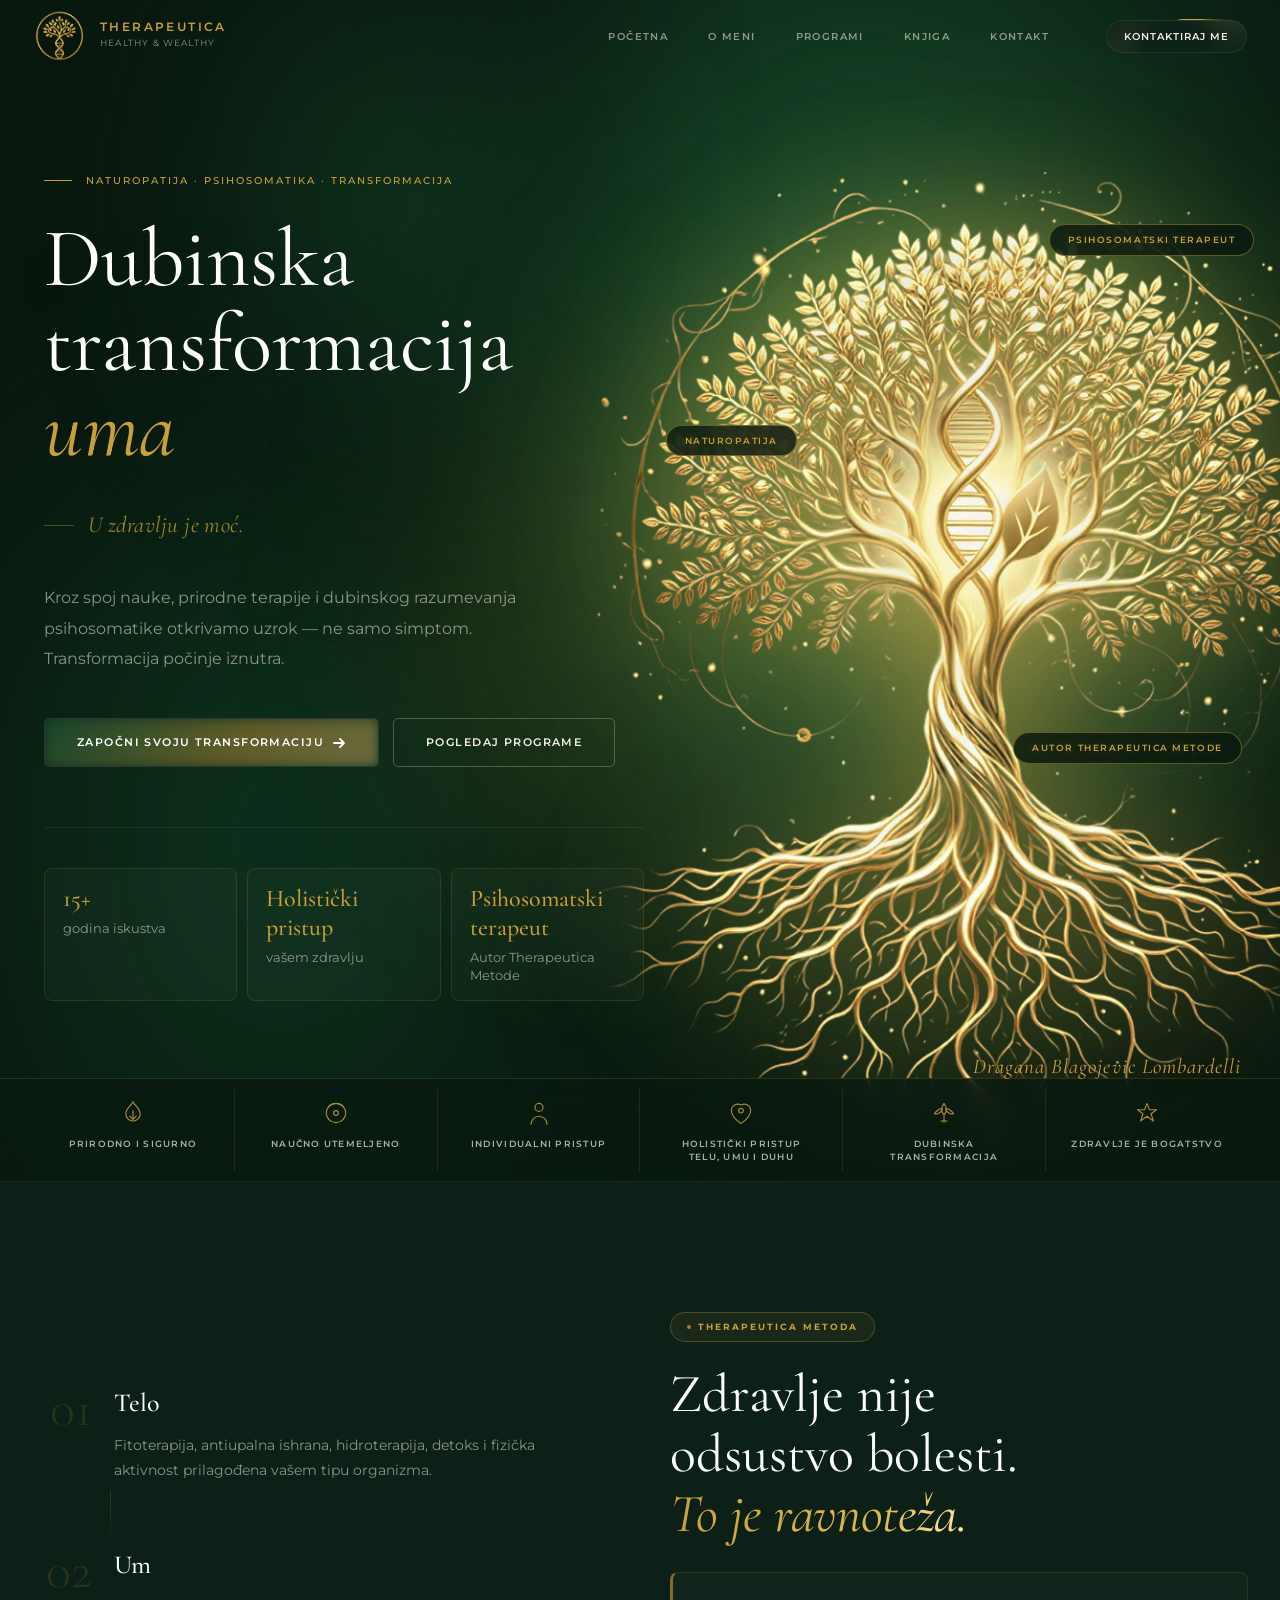
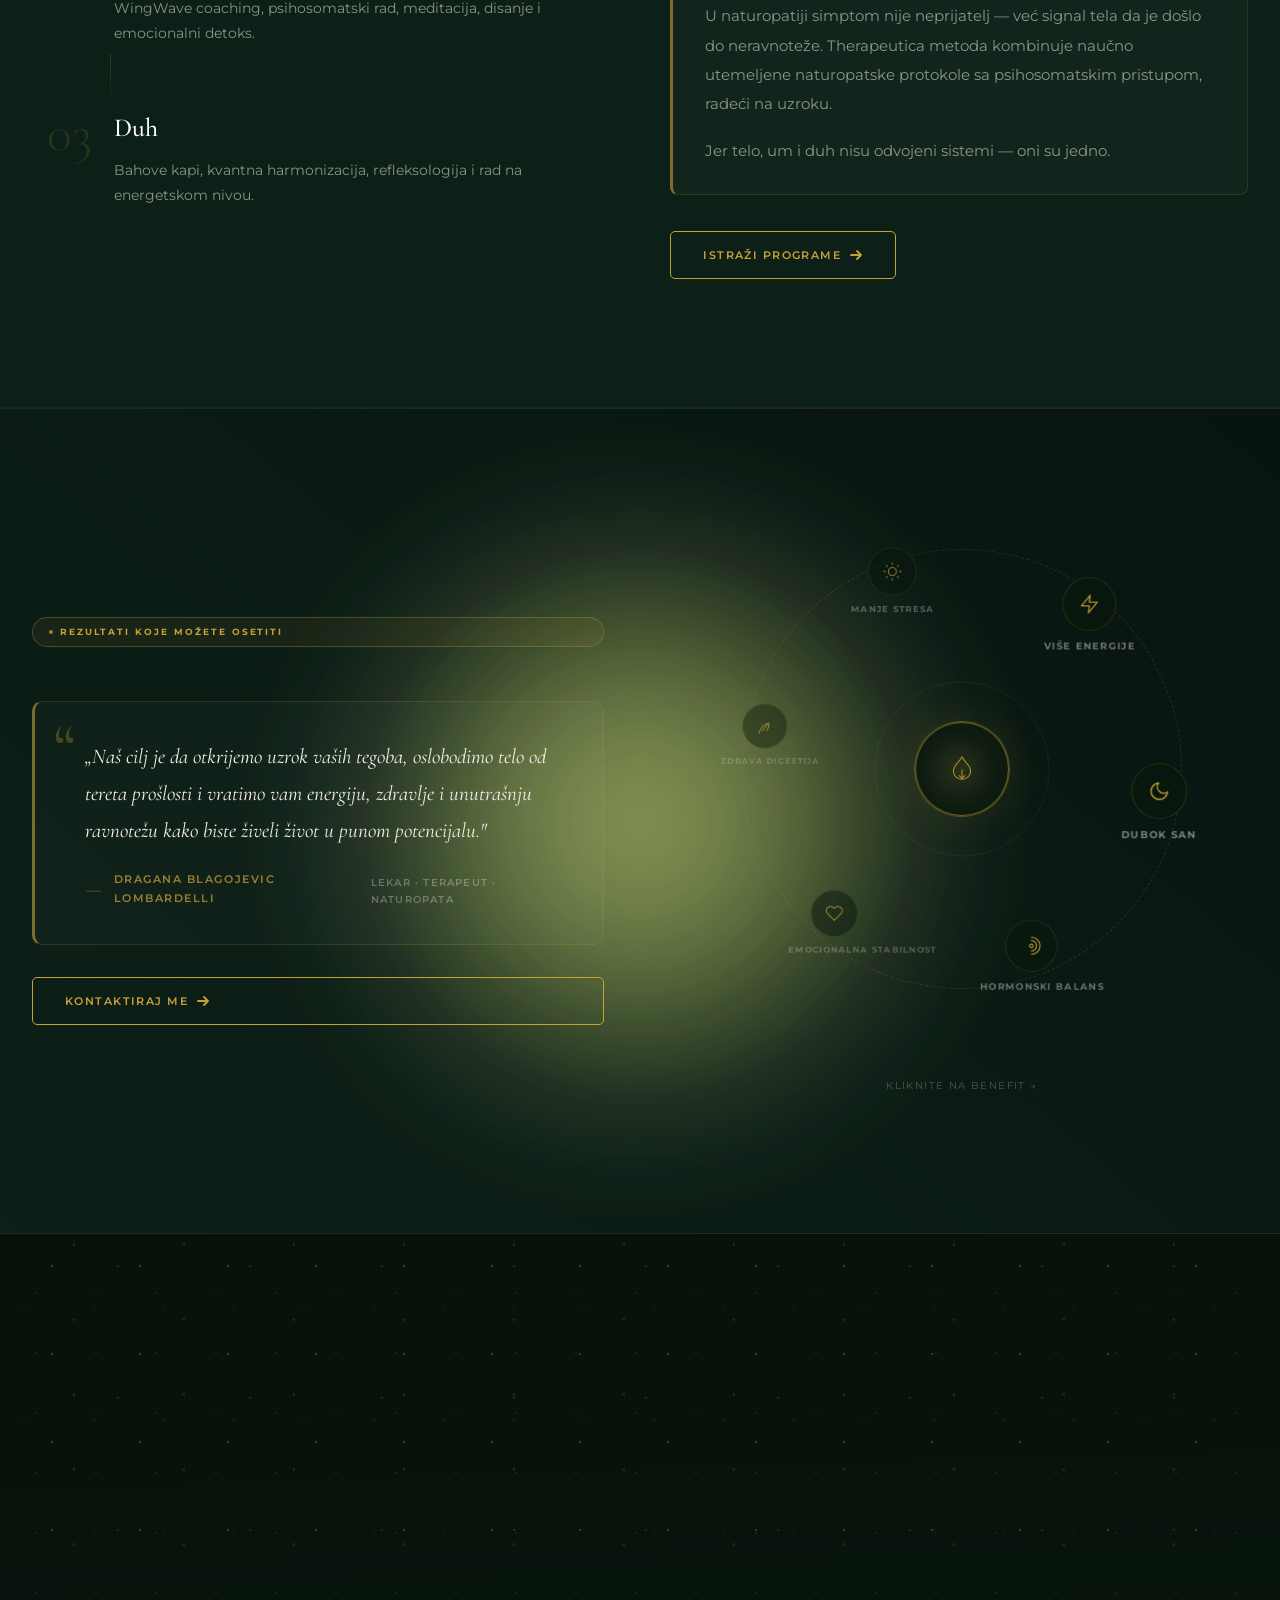
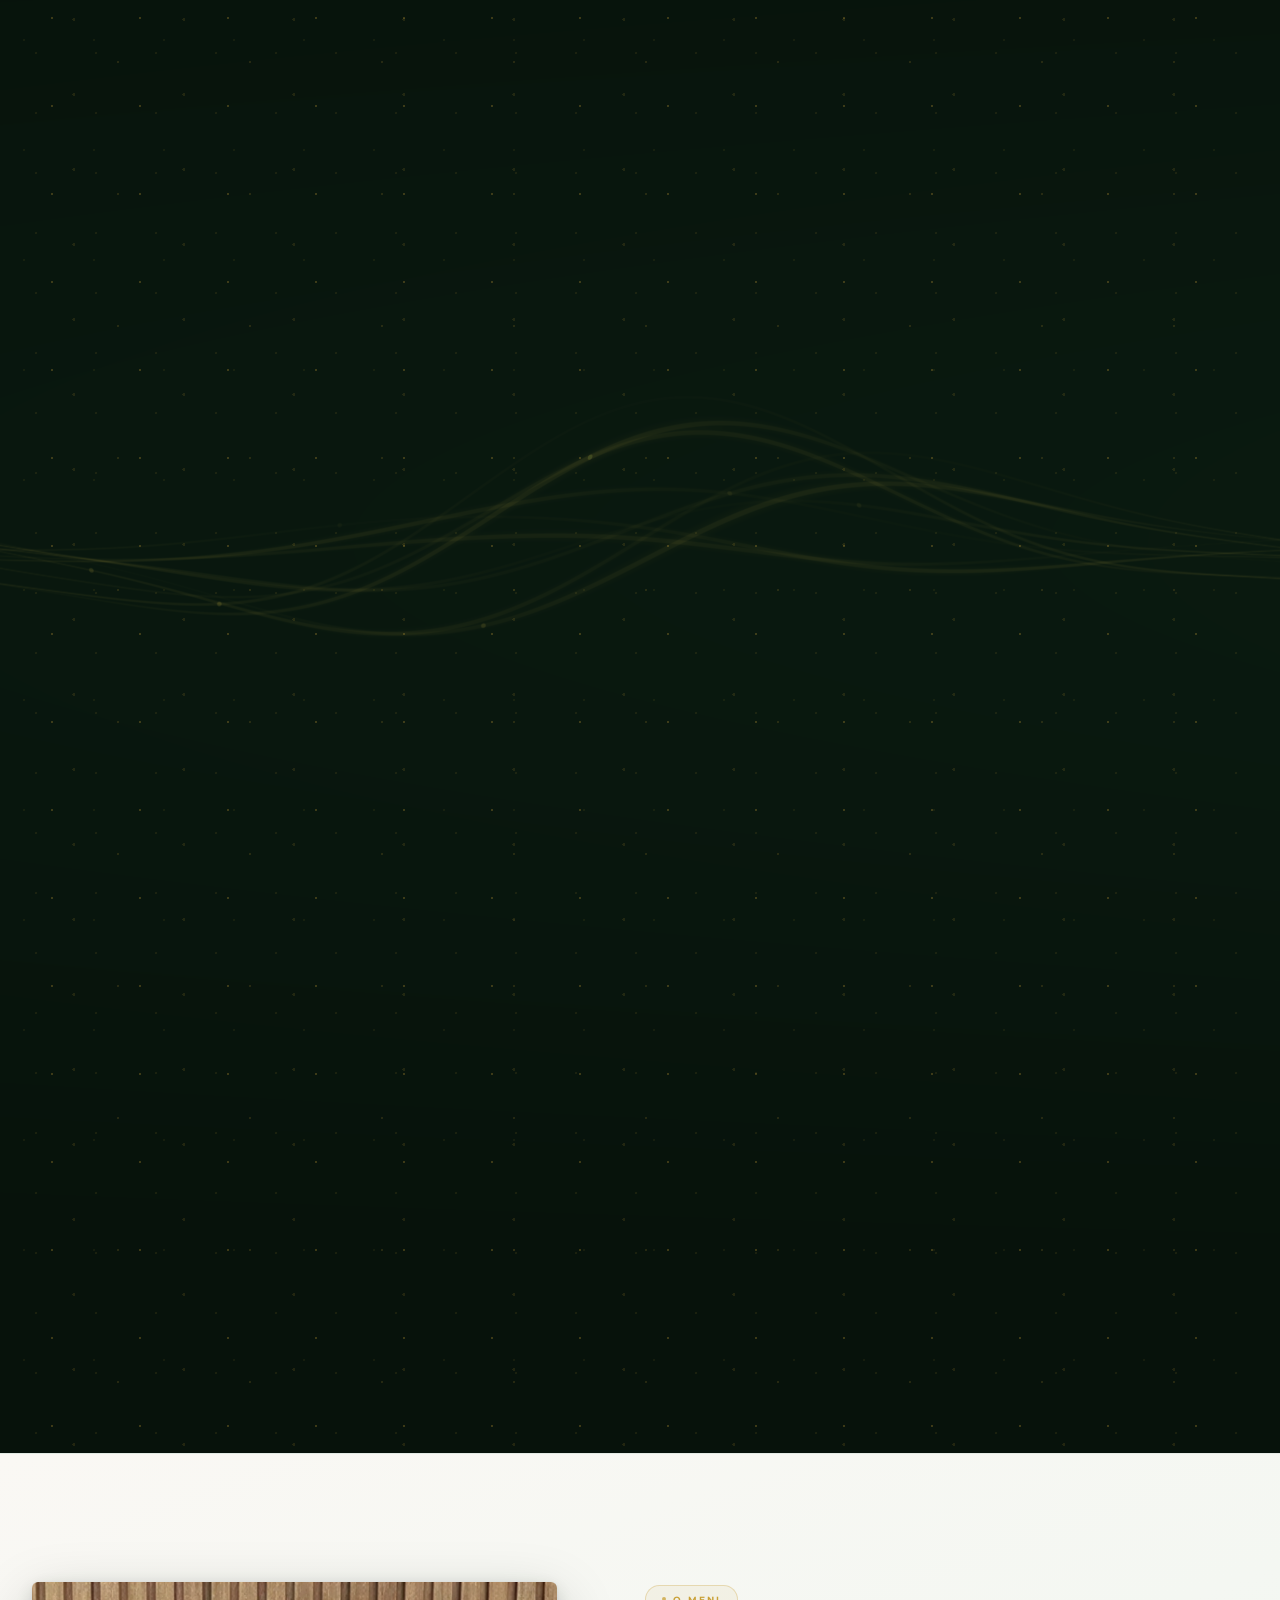
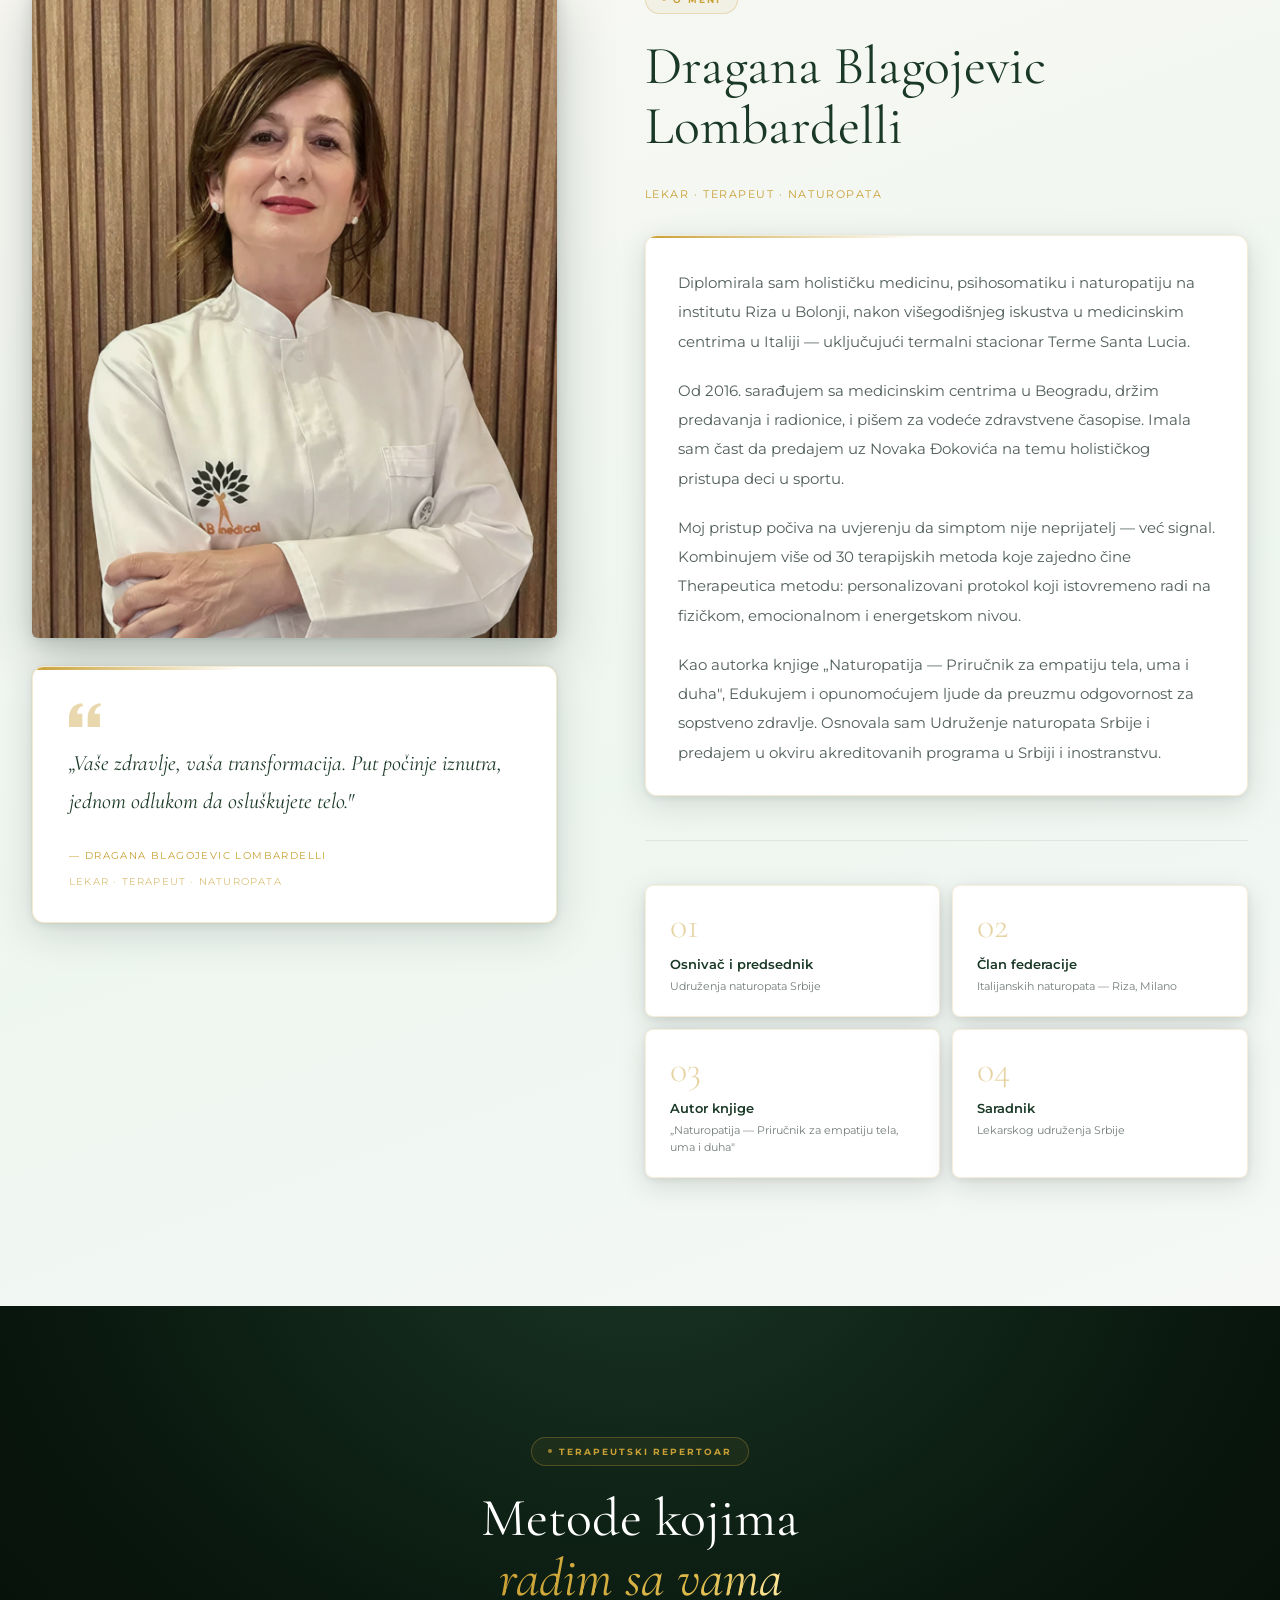
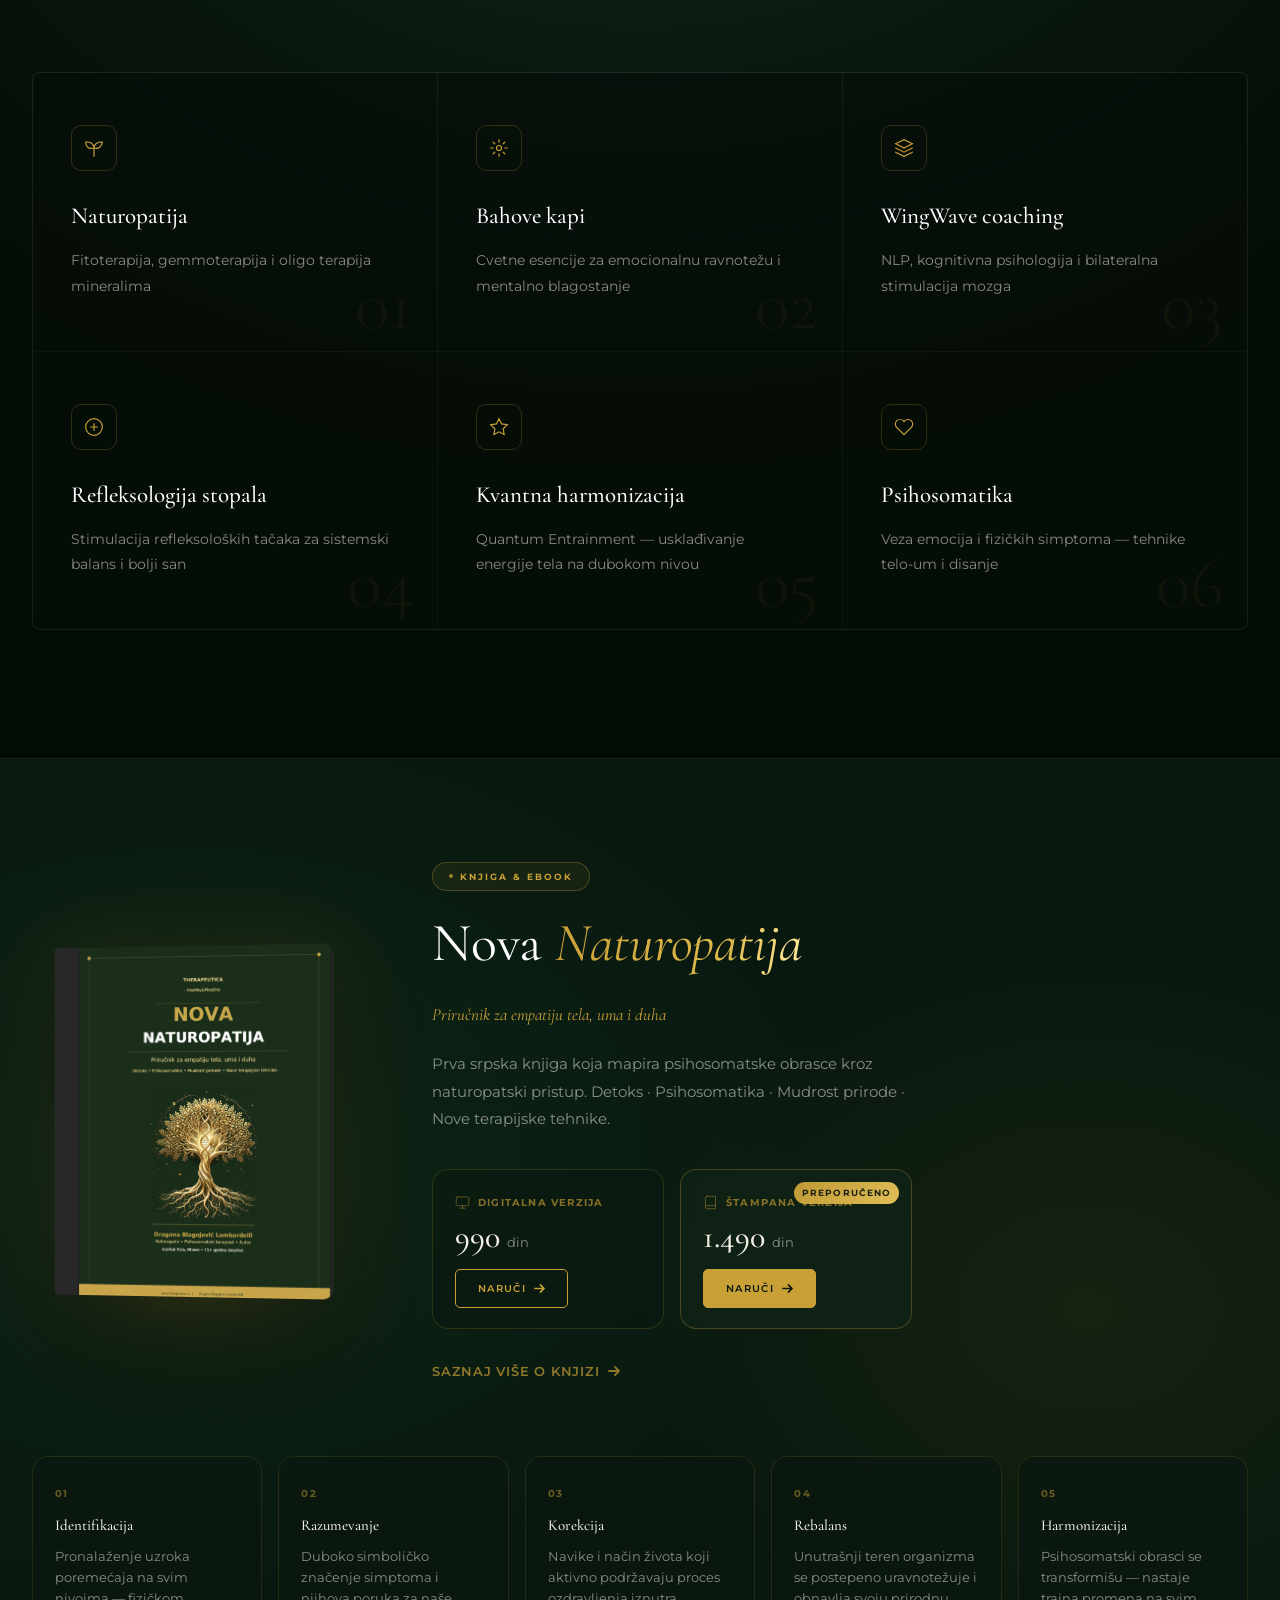
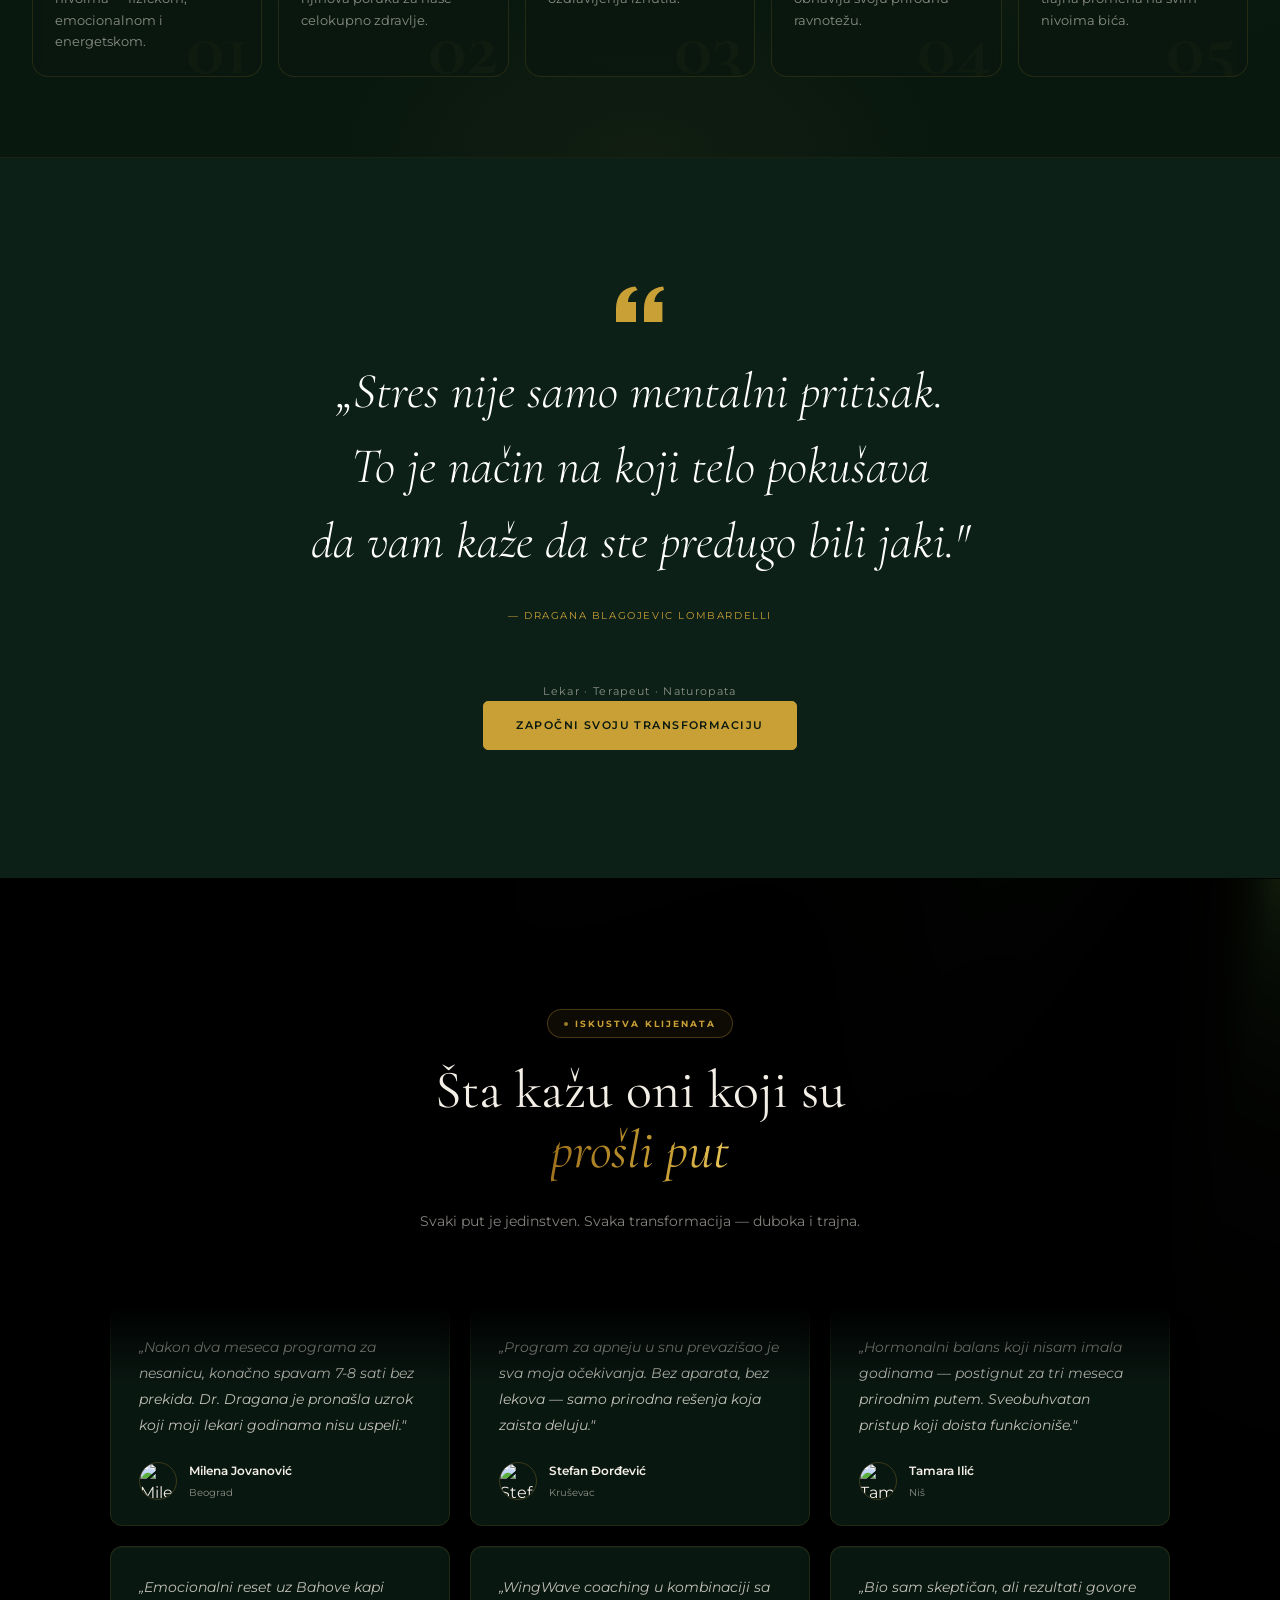
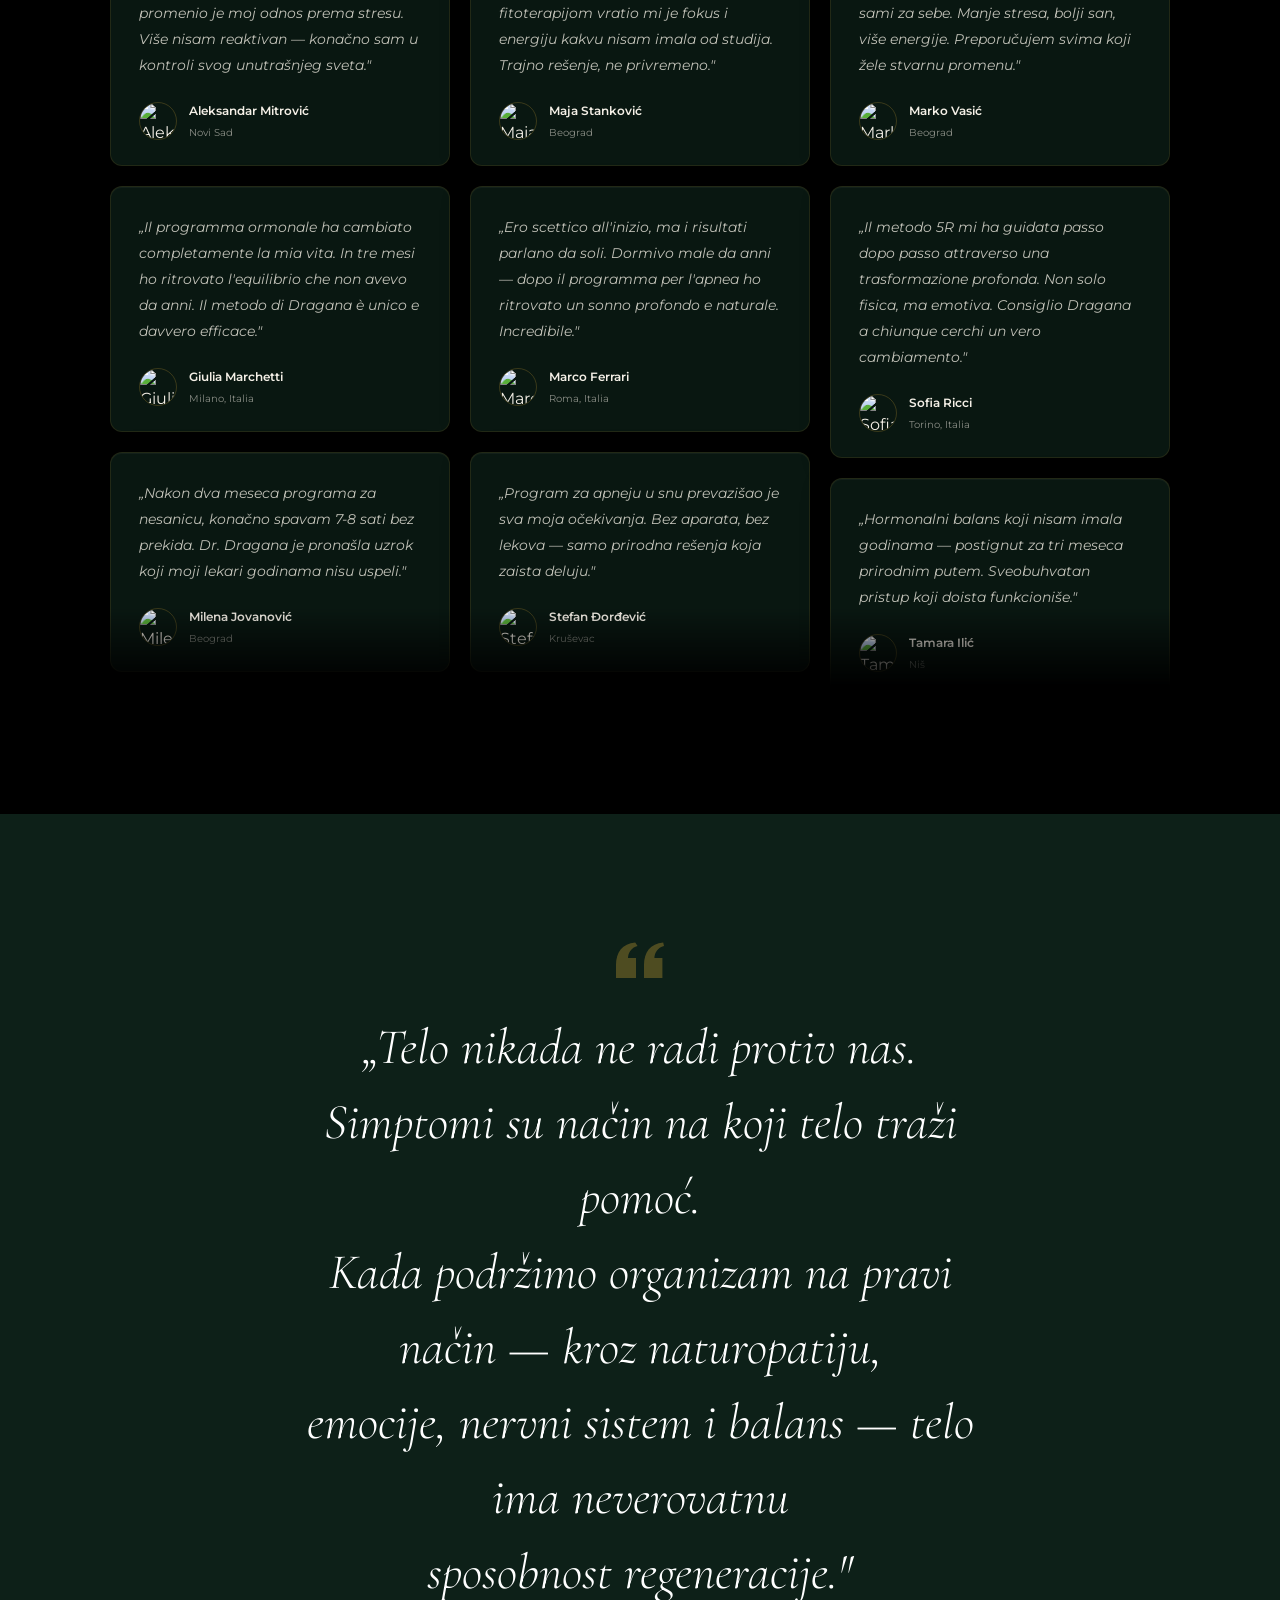
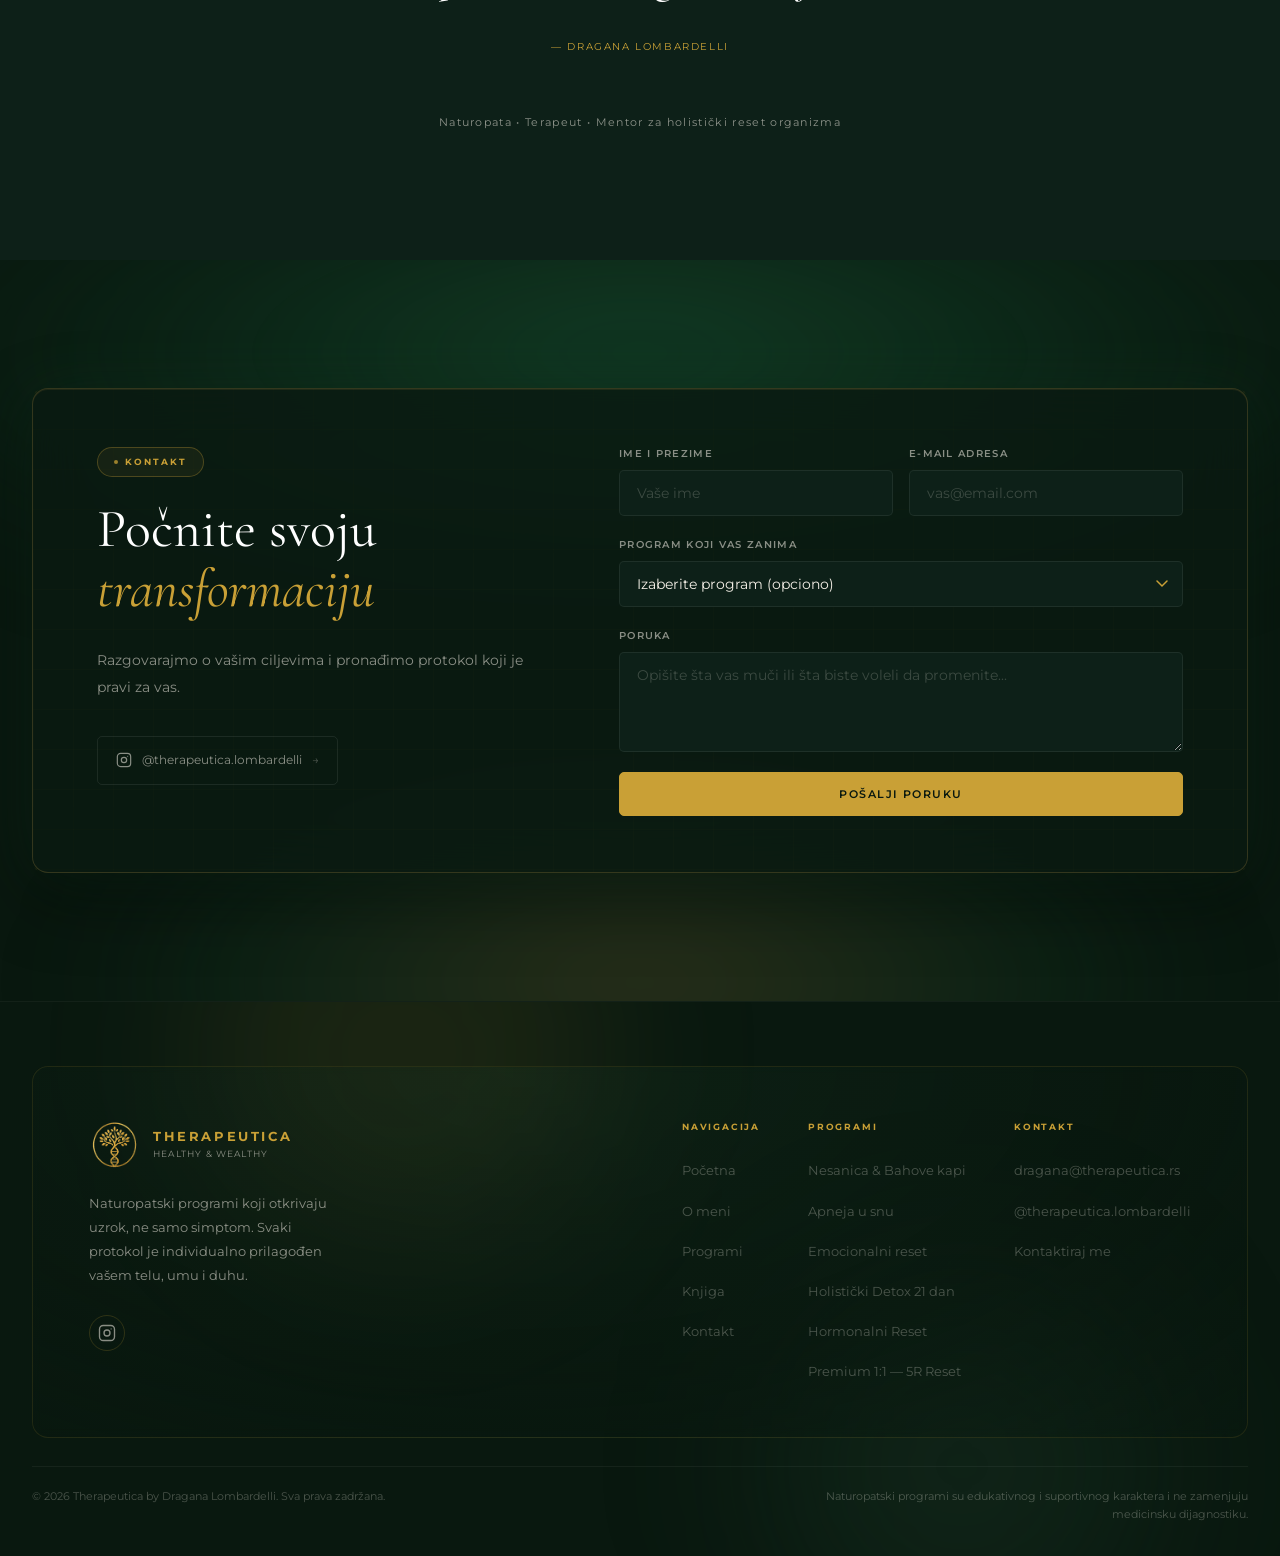
==== index.html @ 4f9748c0 "Ebook section redesign, knjiga.html page, Knjiga nav link - Complete ebook section redesign on homep" ====
<!DOCTYPE html>
<html lang="sr">
<head>
  <meta charset="UTF-8" />
  <meta name="viewport" content="width=device-width, initial-scale=1.0" />
  <title>Therapeutica — Healthy & Wealthy | Dr. Dragana Lombardelli</title>
  <meta name="description" content="Naturopatija, psihosomatika i holistička transformacija tela, uma i duha. Dr. Dragana Lombardelli — osnivač Udruženja naturopata Srbije." />

  <link rel="preconnect" href="https://fonts.googleapis.com" />
  <link rel="preconnect" href="https://fonts.gstatic.com" crossorigin />
  <link href="https://fonts.googleapis.com/css2?family=Cormorant+Garamond:ital,wght@0,300;0,400;0,500;0,600;1,300;1,400;1,500&family=Montserrat:wght@300;400;500;600&display=swap" rel="stylesheet" />

  <link rel="stylesheet" href="css/style.css" />
</head>
<body>

  <!-- ══════════ NAV ══════════ -->
  <nav class="nav" id="nav">
    <div class="nav__inner">
      <a href="#" class="nav__brand">
        <img src="assets/logo.png" alt="Therapeutica" class="nav__logo" />
        <div class="nav__brand-text">
          <span class="nav__name">THERAPEUTICA</span>
          <span class="nav__sub">HEALTHY &amp; WEALTHY</span>
        </div>
      </a>

      <ul class="nav__links">
        <li><a href="index.html">Početna</a></li>
        <li><a href="o-meni.html">O meni</a></li>
        <li><a href="#programi">Programi</a></li>
        <li><a href="knjiga.html">Knjiga</a></li>
        <li><a href="kontakt.html">Kontakt</a></li>
      </ul>

      <a href="kontakt.html" class="btn--shiny nav__cta">
        <span>Kontaktiraj me</span>
        <svg class="btn-arr" width="12" height="12" viewBox="0 0 12 12" fill="none" stroke="currentColor" stroke-width="1.8" stroke-linecap="round" stroke-linejoin="round" aria-hidden="true"><path d="M1 6h10M7 2l4 4-4 4"/></svg>
      </a>

      <button class="hamburger" id="hamburger" aria-label="Otvori meni">
        <span></span><span></span><span></span>
      </button>
    </div>

    <div class="nav__mobile" id="mobileMenu">
      <ul>
        <li><a href="index.html">Početna</a></li>
        <li><a href="o-meni.html">O meni</a></li>
        <li><a href="#programi">Programi</a></li>
        <li><a href="knjiga.html">Knjiga</a></li>
        <li><a href="kontakt.html">Kontakt</a></li>
      </ul>
      <a href="kontakt.html" class="btn--shiny" style="justify-content:center;width:100%;box-sizing:border-box;">
        <span>Kontaktiraj me</span>
        <svg class="btn-arr" width="12" height="12" viewBox="0 0 12 12" fill="none" stroke="currentColor" stroke-width="1.8" stroke-linecap="round" stroke-linejoin="round" aria-hidden="true"><path d="M1 6h10M7 2l4 4-4 4"/></svg>
      </a>
    </div>
  </nav>

  <!-- ══════════ HERO ══════════ -->
  <section class="hero" id="hero">

    <!-- Animated background orbs -->
    <div class="hero__bg" aria-hidden="true">
      <div class="hero__orb hero__orb--1"></div>
      <div class="hero__orb hero__orb--2"></div>
      <div class="hero__orb hero__orb--3"></div>
      <div class="hero__orb hero__orb--4"></div>
    </div>

    <div class="hero__inner">
      <div class="hero__left">
        <p class="hero__kicker hero-load-1">
          <span class="kicker-line"></span>
          Naturopatija · Psihosomatika · Transformacija
        </p>

        <h1 class="hero__h1 hero-load-2">
          Dubinska<br />
          transformacija<br />
          <em class="hero__h1-em"><span class="word-cycle" aria-live="polite"><span class="word-cycle__item">tela</span><span class="word-cycle__item">uma</span><span class="word-cycle__item">duha</span></span></em>
        </h1>

        <p class="hero__tagline hero-load-2b">
          <em>U zdravlju je moć.</em>
        </p>

        <p class="hero__desc hero-load-3">
          Kroz spoj nauke, prirodne terapije i dubinskog razumevanja
          psihosomatike otkrivamo uzrok — ne samo simptom.
          Transformacija počinje iznutra.
        </p>

        <div class="hero__actions hero-load-4">
          <a href="kontakt.html" class="btn btn--gradient">
            <span>Započni svoju transformaciju</span>
            <svg class="btn-arrow" width="14" height="14" viewBox="0 0 14 14" fill="none" stroke="currentColor" stroke-width="1.8" stroke-linecap="round" stroke-linejoin="round"><path d="M2 7h10M8 3l4 4-4 4"/></svg>
          </a>
          <a href="#programi" class="btn btn--ghost">Pogledaj programe</a>
        </div>

        <div class="hero__trust hero-load-5">
          <div class="trust-card">
            <strong>15+</strong>
            <span>godina iskustva</span>
          </div>
          <div class="trust-card">
            <strong>Holistički pristup</strong>
            <span>vašem zdravlju</span>
          </div>
          <div class="trust-card">
            <strong>Psihosomatski terapeut</strong>
            <span>Autor Therapeutica Metode</span>
          </div>
        </div>
      </div>
    </div>

    <!-- Full-height tree — absolute, covers right half of hero -->
    <div class="hero__tree-wrap hero-load-photo">
      <div class="hero__tree-glow"></div>
      <img
        src="assets/tree.png"
        alt="Therapeutica — Drvo života i transformacije"
        class="hero__tree"
      />
    </div>

    <!-- Credential pills — scattered around tree -->
    <div class="hero__cred-float hero__cred-float--1 hero-load-photo" aria-hidden="true">Naturopatija</div>
    <div class="hero__cred-float hero__cred-float--2 hero-load-photo" aria-hidden="true">Psihosomatski terapeut</div>
    <div class="hero__cred-float hero__cred-float--3 hero-load-photo" aria-hidden="true">Autor Therapeutica Metode</div>
    <p class="hero__name-signature hero-load-photo" aria-hidden="true">Dragana Blagojevic Lombardelli</p>

    <!-- Feature icon strip -->
    <div class="features-strip" aria-label="Naše vrednosti">
      <div class="features-strip__inner">

        <div class="features-strip__item">
          <svg class="features-strip__icon" viewBox="0 0 40 40" fill="none" stroke="currentColor" stroke-width="1.4" stroke-linecap="round" stroke-linejoin="round" aria-hidden="true">
            <path d="M20 6c-3 6-9 8-9 15a9 9 0 0 0 18 0c0-7-6-9-9-15z"/>
            <path d="M20 17v10M16 24l4 4 4-4"/>
          </svg>
          <span>Prirodno i sigurno</span>
        </div>

        <div class="features-strip__sep" aria-hidden="true"></div>

        <div class="features-strip__item">
          <svg class="features-strip__icon" viewBox="0 0 40 40" fill="none" stroke="currentColor" stroke-width="1.4" stroke-linecap="round" stroke-linejoin="round" aria-hidden="true">
            <circle cx="20" cy="20" r="3"/>
            <path d="M20 8a12 12 0 0 1 8.5 20.5M20 8a12 12 0 0 0-8.5 20.5"/>
            <path d="M11.5 11.5a12 12 0 0 1 17 0M11.5 28.5a12 12 0 0 0 17 0"/>
          </svg>
          <span>Naučno utemeljeno</span>
        </div>

        <div class="features-strip__sep" aria-hidden="true"></div>

        <div class="features-strip__item">
          <svg class="features-strip__icon" viewBox="0 0 40 40" fill="none" stroke="currentColor" stroke-width="1.4" stroke-linecap="round" stroke-linejoin="round" aria-hidden="true">
            <circle cx="20" cy="13" r="5"/>
            <path d="M10 34c0-5.5 4.5-10 10-10s10 4.5 10 10"/>
          </svg>
          <span>Individualni pristup</span>
        </div>

        <div class="features-strip__sep" aria-hidden="true"></div>

        <div class="features-strip__item">
          <svg class="features-strip__icon" viewBox="0 0 40 40" fill="none" stroke="currentColor" stroke-width="1.4" stroke-linecap="round" stroke-linejoin="round" aria-hidden="true">
            <path d="M20 33s-12-7-12-16a8 8 0 0 1 12-6.93A8 8 0 0 1 32 17c0 9-12 16-12 16z"/>
            <circle cx="20" cy="17" r="3"/>
          </svg>
          <span>Holistički pristup<br/>telu, umu i duhu</span>
        </div>

        <div class="features-strip__sep" aria-hidden="true"></div>

        <div class="features-strip__item">
          <svg class="features-strip__icon" viewBox="0 0 40 40" fill="none" stroke="currentColor" stroke-width="1.4" stroke-linecap="round" stroke-linejoin="round" aria-hidden="true">
            <path d="M20 8c0 0-3 4-3 8s3 6 3 6 3-2 3-6-3-8-3-8z"/>
            <path d="M13 16c-3 2-5 5-5 5s3 1 6-1 4-5 4-5-2-1-5 1zM27 16c3 2 5 5 5 5s-3 1-6-1-4-5-4-5 2-1 5 1z"/>
            <path d="M20 22v10M16 30h8"/>
          </svg>
          <span>Dubinska transformacija</span>
        </div>

        <div class="features-strip__sep" aria-hidden="true"></div>

        <div class="features-strip__item">
          <svg class="features-strip__icon" viewBox="0 0 40 40" fill="none" stroke="currentColor" stroke-width="1.4" stroke-linecap="round" stroke-linejoin="round" aria-hidden="true">
            <path d="M20 8l3 8h9l-7 5 3 9-8-6-8 6 3-9-7-5h9z"/>
          </svg>
          <span>Zdravlje je bogatstvo</span>
        </div>

      </div>
    </div>

    <div class="hero__scroll-hint">
      <div class="scroll-line"></div>
    </div>
  </section>

  <!-- ══════════ PRISTUP ══════════ -->
  <section class="pristup" id="pristup">
    <div class="container">
      <div class="pristup__inner">

        <div class="pristup__left">
          <div class="pristup__step fade-up">
            <div class="pristup__num">01</div>
            <div class="pristup__step-text">
              <h4>Telo</h4>
              <p>Fitoterapija, antiupalna ishrana, hidroterapija, detoks i fizička aktivnost prilagođena vašem tipu organizma.</p>
            </div>
          </div>
          <div class="pristup__connector"></div>
          <div class="pristup__step fade-up">
            <div class="pristup__num">02</div>
            <div class="pristup__step-text">
              <h4>Um</h4>
              <p>WingWave coaching, psihosomatski rad, meditacija, disanje i emocionalni detoks.</p>
            </div>
          </div>
          <div class="pristup__connector"></div>
          <div class="pristup__step fade-up">
            <div class="pristup__num">03</div>
            <div class="pristup__step-text">
              <h4>Duh</h4>
              <p>Bahove kapi, kvantna harmonizacija, refleksologija i rad na energetskom nivou.</p>
            </div>
          </div>
        </div>

        <div class="pristup__right fade-up">
          <span class="section-label">Therapeutica metoda</span>
          <h2 class="section-h2">
            Zdravlje nije<br />
            odsustvo bolesti.<br />
            <em>To je ravnoteža.</em>
          </h2>
          <div class="pristup__text-card">
            <p class="pristup__body">
              U naturopatiji simptom nije neprijatelj — već signal tela da je
              došlo do neravnoteže. Therapeutica metoda kombinuje naučno
              utemeljene naturopatske protokole sa psihosomatskim pristupom,
              radeći na uzroku.
            </p>
            <p class="pristup__body">
              Jer telo, um i duh nisu odvojeni sistemi — oni su jedno.
            </p>
          </div>
          <a href="#programi" class="btn btn--gold-outline">
            <span>Istraži programe</span>
            <svg class="btn-arrow" width="14" height="14" viewBox="0 0 14 14" fill="none" stroke="currentColor" stroke-width="1.8" stroke-linecap="round" stroke-linejoin="round"><path d="M2 7h10M8 3l4 4-4 4"/></svg>
          </a>
        </div>

      </div>
    </div>
  </section>

  <!-- ══════════ REZULTATI ══════════ -->
  <section class="rezultati" id="rezultati">
    <div class="rezultati__bg" aria-hidden="true">
      <div class="rezultati__blob rezultati__blob--1"></div>
      <div class="rezultati__blob rezultati__blob--2"></div>
      <div class="rezultati__blob rezultati__blob--3"></div>
      <div class="rezultati__blob rezultati__blob--4"></div>
      <div class="rezultati__blob rezultati__blob--5"></div>
    </div>
    <div class="container">
      <div class="rezultati__inner">

        <!-- LEFT: Quote -->
        <div class="rezultati__quote fade-up">
          <span class="section-label">Rezultati koje možete osetiti</span>
          <blockquote class="rezultati__blockquote">
            <p>„Naš cilj je da otkrijemo uzrok vaših tegoba, oslobodimo telo od tereta prošlosti i vratimo vam energiju, zdravlje i unutrašnju ravnotežu kako biste živeli život u punom potencijalu."</p>
            <footer class="rezultati__author">
              <span class="rezultati__dash">—</span>
              <span>Dragana Blagojevic Lombardelli</span>
              <span class="rezultati__role">Lekar · Terapeut · Naturopata</span>
            </footer>
          </blockquote>
          <a href="kontakt.html" class="btn btn--gold-outline">
            <span>Kontaktiraj me</span>
            <svg class="btn-arrow" width="14" height="14" viewBox="0 0 14 14" fill="none" stroke="currentColor" stroke-width="1.8" stroke-linecap="round" stroke-linejoin="round"><path d="M2 7h10M8 3l4 4-4 4"/></svg>
          </a>
        </div>

        <!-- RIGHT: Orbital benefit animation -->
        <div class="rezultati__orbital fade-up">
          <div class="orbital-container" id="orbitalContainer">
            <div class="orb-wrap" id="orbWrap">

              <!-- Decorative rings -->
              <div class="orb-ring orb-ring--outer"></div>
              <div class="orb-ring orb-ring--inner"></div>

              <!-- Center -->
              <div class="orb-center">
                <div class="orb-center__pulse"></div>
                <div class="orb-center__pulse orb-center__pulse--2"></div>
                <svg class="orb-center__icon" viewBox="0 0 40 40" fill="none" stroke="currentColor" stroke-width="1.2" stroke-linecap="round" stroke-linejoin="round" aria-hidden="true">
                  <path d="M20 7c-3.5 7-9 9-9 15a9 9 0 0 0 18 0c0-6-5.5-8-9-15z"/>
                  <path d="M20 21v8M17 27l3 3 3-3"/>
                </svg>
              </div>

              <!-- Orbital nodes -->
              <div class="orb-node" data-title="Više energije" data-desc="Organizam se budi i radi punim kapacitetom. Vitalna energija kao vaše prirodno, svakodnevno stanje.">
                <div class="orb-node__circle">
                  <svg viewBox="0 0 24 24" fill="none" stroke="currentColor" stroke-width="1.5" stroke-linecap="round" stroke-linejoin="round"><path d="M13 2L3 14h9l-1 8 10-12h-9l1-8z"/></svg>
                </div>
                <span class="orb-node__label">Više energije</span>
              </div>

              <div class="orb-node" data-title="Dubok san" data-desc="Telo i um ulaze u pravi restorativni san. Svako jutro počinje odmoreno, vedro i puno kapaciteta.">
                <div class="orb-node__circle">
                  <svg viewBox="0 0 24 24" fill="none" stroke="currentColor" stroke-width="1.5" stroke-linecap="round" stroke-linejoin="round"><path d="M21 12.79A9 9 0 1 1 11.21 3 7 7 0 0 0 21 12.79z"/></svg>
                </div>
                <span class="orb-node__label">Dubok san</span>
              </div>

              <div class="orb-node" data-title="Hormonski balans" data-desc="Prirodno usklađivanje hormona kroz ishranu, fitoterapiju i psihosomatski rad — bez hemije.">
                <div class="orb-node__circle">
                  <svg viewBox="0 0 24 24" fill="none" stroke="currentColor" stroke-width="1.5" stroke-linecap="round" stroke-linejoin="round"><path d="M12 2a10 10 0 0 1 0 20"/><path d="M12 6a6 6 0 0 1 0 12"/><circle cx="12" cy="12" r="2"/></svg>
                </div>
                <span class="orb-node__label">Hormonski balans</span>
              </div>

              <div class="orb-node" data-title="Emocionalna stabilnost" data-desc="Oslobađanje od emocionalnih blokada i razvoj unutrašnje ravnoteže koja ne zavisi od spoljašnjih okolnosti.">
                <div class="orb-node__circle">
                  <svg viewBox="0 0 24 24" fill="none" stroke="currentColor" stroke-width="1.5" stroke-linecap="round" stroke-linejoin="round"><path d="M20.84 4.61a5.5 5.5 0 0 0-7.78 0L12 5.67l-1.06-1.06a5.5 5.5 0 0 0-7.78 7.78l1.06 1.06L12 21.23l7.78-7.78 1.06-1.06a5.5 5.5 0 0 0 0-7.78z"/></svg>
                </div>
                <span class="orb-node__label">Emocionalna stabilnost</span>
              </div>

              <div class="orb-node" data-title="Zdrava digestija" data-desc="Obnova digestivnog sistema i mikrobioma antiupalnom ishranom, probioticima i biljnim protokolima.">
                <div class="orb-node__circle">
                  <svg viewBox="0 0 24 24" fill="none" stroke="currentColor" stroke-width="1.5" stroke-linecap="round" stroke-linejoin="round"><path d="M17 8C8 10 5.9 16.17 3.82 22M17 8c-1.5 3-5 4-8 10M17 8c1 3 0 8-3 10"/></svg>
                </div>
                <span class="orb-node__label">Zdrava digestija</span>
              </div>

              <div class="orb-node" data-title="Manje stresa" data-desc="Emocionalni reset i vraćanje lakoće svakodnevnom životu. Unutrašnji mir koji traje i izvan sesija.">
                <div class="orb-node__circle">
                  <svg viewBox="0 0 24 24" fill="none" stroke="currentColor" stroke-width="1.5" stroke-linecap="round" stroke-linejoin="round"><circle cx="12" cy="12" r="5"/><path d="M12 1v2M12 21v2M4.22 4.22l1.42 1.42M18.36 18.36l1.42 1.42M1 12h2M21 12h2M4.22 19.78l1.42-1.42M18.36 5.64l1.42-1.42"/></svg>
                </div>
                <span class="orb-node__label">Manje stresa</span>
              </div>

            </div>

            <!-- Info panel -->
            <div class="orb-panel" id="orbPanel">
              <span class="orb-panel__hint">Kliknite na benefit →</span>
              <div class="orb-panel__info" id="orbPanelInfo">
                <h4 id="orbPanelTitle"></h4>
                <p id="orbPanelDesc"></p>
              </div>
            </div>
          </div>
        </div>

      </div>
    </div>
  </section>

  <!-- ══════════ PROGRAMI ══════════ -->
  <section class="programi" id="programi">
    <canvas class="programi__canvas" id="programiCanvas" aria-hidden="true" style="display:none"></canvas>
    <div class="programi__particles" aria-hidden="true"></div>
    <div class="container">
      <div class="section-header fade-up">
        <span class="section-label">Naturopatski programi</span>
        <h2 class="section-h2">
          Protokoli koji menjaju<br /><em>kvalitet života</em>
        </h2>
        <p class="section-desc">
          Svaki program uključuje detaljan naturopatski protokol — ishrana,
          biljna podrška, rituali i emocionalna komponenta.
        </p>
      </div>

      <div class="cards">

        <!-- Card 1 -->
        <article class="card fade-up">
          <div class="card__tag">Naturopatski program</div>
          <div class="card__icon">
            <svg width="26" height="26" viewBox="0 0 26 26" fill="none" stroke="currentColor" stroke-width="1.4" stroke-linecap="round">
              <circle cx="13" cy="13" r="11"/>
              <path d="M13 7v1M13 18v1M7 13h1M18 13h1"/>
              <circle cx="13" cy="13" r="4"/>
            </svg>
          </div>
          <h3 class="card__title">Nesanica &amp;<br />Bahove kapi</h3>
          <p class="card__desc">
            Sveobuhvatan protokol za obnavljanje prirodnog ritma sna.
            Smirivanje nervnog sistema, smanjenje kortizola i emocionalna
            podrška kroz Bahove cvetne esencije.
          </p>
          <ul class="card__list">
            <li>Ishrana za miran nervni sistem</li>
            <li>Večernji ritual &amp; disanje</li>
            <li>Biljna &amp; emocionalna podrška</li>
            <li>Individualni Bahove kapi protokol</li>
          </ul>
          <div class="card__footer">
            <span class="card__price">100€</span>
            <a href="programi/nesanica-bahove-kapi.html" class="btn btn--gold btn--sm">Saznaj više</a>
          </div>
        </article>

        <!-- Card 2 - featured -->
        <article class="card card--featured fade-up">
          <div class="card__featured-tag">Preporučeno</div>
          <div class="card__tag">Naturopatski program</div>
          <div class="card__icon">
            <svg width="26" height="26" viewBox="0 0 26 26" fill="none" stroke="currentColor" stroke-width="1.4" stroke-linecap="round">
              <circle cx="13" cy="13" r="11"/>
              <path d="M13 8v5l3 2"/>
            </svg>
          </div>
          <h3 class="card__title">Opstruktivna<br />apneja u snu</h3>
          <p class="card__desc">
            Kompletan protokol koji smanjuje upalu disajnih puteva,
            poboljšava oksigenaciju i podržava nervni sistem za dublji i
            kvalitetniji san bez prekida.
          </p>
          <ul class="card__list">
            <li>Anti-upalna ishrana &amp; omega-3</li>
            <li>Večernja rutina &amp; inhalacije</li>
            <li>Miofunkcionalne vežbe</li>
            <li>Emocionalna &amp; nervna podrška</li>
          </ul>
          <div class="card__footer">
            <span class="card__price">100€</span>
            <a href="programi/apneja-u-snu.html" class="btn btn--gold btn--sm">Saznaj više</a>
          </div>
        </article>

        <!-- Card 3 -->
        <article class="card fade-up">
          <div class="card__tag">Emocionalni program</div>
          <div class="card__icon">
            <svg width="26" height="26" viewBox="0 0 26 26" fill="none" stroke="currentColor" stroke-width="1.4" stroke-linecap="round">
              <path d="M13 22C13 22 3 16 3 9a5 5 0 0 1 10 0 5 5 0 0 1 10 0c0 7-10 13-10 13z"/>
            </svg>
          </div>
          <h3 class="card__title">Emocionalni reset<br />uz Bahove kapi</h3>
          <p class="card__desc">
            Nežna, ali duboka podrška nervnom sistemu. Bahove cvetne
            esencije vraćaju emocionalnu ravnotežu — za one koji su
            predugo bili jaki.
          </p>
          <ul class="card__list">
            <li>Individualni odabir esencija</li>
            <li>Protokol za stres &amp; anksioznost</li>
            <li>Emocionalni detoks</li>
            <li>Hormonalni &amp; nervni balans</li>
          </ul>
          <div class="card__footer">
            <span class="card__price">100€</span>
            <a href="programi/emocionalni-reset.html" class="btn btn--gold btn--sm">Saznaj više</a>
          </div>
        </article>

        <!-- Card 4 — Holistički Detox -->
        <article class="card fade-up">
          <div class="card__tag">Naturopatski program</div>
          <div class="card__icon">
            <svg width="26" height="26" viewBox="0 0 26 26" fill="none" stroke="currentColor" stroke-width="1.4" stroke-linecap="round">
              <path d="M13 4c-2 4-6 5-6 10a6 6 0 0 0 12 0c0-5-4-6-6-10z"/>
              <path d="M13 14v6M10 18l3 3 3-3"/>
            </svg>
          </div>
          <h3 class="card__title">Holistički Detox<br />21 dan</h3>
          <p class="card__desc">
            Tronedeljni naturopatski reset organizma koji čisti telo od toksina,
            parazita i kandide, dok istovremeno oslobađa emocionalne blokade.
            Program kombinuje anti-upalni plan ishrane, teatox rituale i emotivni detoks.
          </p>
          <ul class="card__list">
            <li>21-dnevni detox protokol (3 faze)</li>
            <li>7-dnevni anti-upalni meni</li>
            <li>Emotivni detoks &amp; Bahove kapi</li>
            <li>1 uvodna 1:1 konsultacija</li>
          </ul>
          <div class="card__footer">
            <span class="card__price">300€</span>
            <a href="programi/holisticki-detox-21-dan.html" class="btn btn--gold btn--sm">Saznaj više</a>
          </div>
        </article>

        <!-- Card 5 — Hormonalni Reset -->
        <article class="card fade-up">
          <div class="card__tag">Premium program</div>
          <div class="card__icon">
            <svg width="26" height="26" viewBox="0 0 26 26" fill="none" stroke="currentColor" stroke-width="1.4" stroke-linecap="round">
              <circle cx="13" cy="13" r="10"/>
              <path d="M13 7v6M13 13l4 2"/>
              <path d="M9 3.5A10 10 0 0 1 23 13"/>
            </svg>
          </div>
          <h3 class="card__title">Hormonalni Reset —<br />3 meseca</h3>
          <p class="card__desc">
            Individualni program za žene i muškarce koji pate od hormonskog
            disbalansa, hroničnog umora i upalnih procesa. Kombinuje naturopatiju,
            emocionalnu regulaciju, antiinflamatornu ishranu i psiha-telo-um tehnike.
          </p>
          <ul class="card__list">
            <li>Personalizovani naturopatski protokol</li>
            <li>Hormonalni &amp; kortizol balans</li>
            <li>EFT, Bahove kapi &amp; nervni reset</li>
            <li>Nedeljne 1:1 konsultacije (3 mes.)</li>
          </ul>
          <div class="card__footer">
            <span class="card__price">600€</span>
            <a href="programi/hormonalni-reset.html" class="btn btn--gold btn--sm">Saznaj više</a>
          </div>
        </article>

        <!-- Card 6 — Premium 1:1 VIP -->
        <article class="card card--featured card--vip fade-up">
          <div class="card__featured-tag">VIP · Ograničena mesta</div>
          <div class="card__tag">Premium 1:1</div>
          <div class="card__icon">
            <svg width="26" height="26" viewBox="0 0 26 26" fill="none" stroke="currentColor" stroke-width="1.4" stroke-linecap="round">
              <polygon points="13,2 16,9 24,9 18,14 20,22 13,17 6,22 8,14 2,9 10,9"/>
            </svg>
          </div>
          <h3 class="card__title">Premium 1:1 —<br />5R Reset Metoda™</h3>
          <p class="card__desc">
            Ekskluzivni individualni mentoring program koji u 6 meseci
            transformiše telo, hormone, emocije i energiju kroz 5R Reset
            Metodu™: Release → Reset → Rebuild → Reconnect → Rise.
          </p>
          <ul class="card__list">
            <li>Potpuno individualan plan rada</li>
            <li>5R Reset Metoda™ (holistički reset)</li>
            <li>EFT, somatske tehnike, meditacije</li>
            <li>Kontinuirani 1:1 mentoring &amp; podrška</li>
          </ul>
          <div class="card__footer">
            <div>
              <span class="card__price">1.200€</span>
              <span class="card__installment">Mogućnost plaćanja u ratama</span>
            </div>
            <a href="programi/premium-1na1-5r-reset.html" class="btn btn--gold btn--sm">Saznaj više</a>
          </div>
        </article>

      </div>
    </div>
  </section>

  <!-- ══════════ O MENI ══════════ -->
  <section class="about" id="o-meni">
    <div class="container">
      <div class="about__inner">

        <div class="about__photo-col">
          <div class="about__photo-wrap fade-up">
            <div class="about__photo-box">
              <img src="assets/dragana.jpg" alt="Dr. Dragana Blagojevic Lombardelli" class="about__photo" />
              <div class="about__photo-overlay"></div>
            </div>
          </div>
          <blockquote class="about__quote fade-up">
            <svg class="about__quote-icon" width="32" height="24" viewBox="0 0 48 36" fill="none" aria-hidden="true">
              <path d="M0 36V22.8C0 16.4 1.6 11.2 4.8 7.2C8 3.2 12.8 1 19.2 0.4L21.6 4C18.4 4.8 16 6.4 14.4 8.8C12.8 11.2 12 13.6 12 16H20V36H0ZM28 36V22.8C28 16.4 29.6 11.2 32.8 7.2C36 3.2 40.8 1 47.2 0.4L48 4C44.8 4.8 42.4 6.4 40.8 8.8C39.2 11.2 38.4 13.6 38.4 16H46.4V36H28Z" fill="currentColor"/>
            </svg>
            <p>„Vaše zdravlje, vaša transformacija. Put počinje iznutra, jednom odlukom da osluškujete telo."</p>
            <cite>— Dragana Blagojevic Lombardelli</cite>
            <span class="about__quote-role">Lekar · Terapeut · Naturopata</span>
          </blockquote>
        </div>

        <div class="about__text">
          <span class="section-label">O meni</span>
          <h2 class="section-h2">
            Dragana Blagojevic<br />
            Lombardelli
          </h2>
          <p class="about__role">Lekar · Terapeut · Naturopata</p>

          <div class="about__bio-card">
            <p class="about__bio">
              Diplomirala sam holističku medicinu, psihosomatiku i naturopatiju
              na institutu Riza u Bolonji, nakon višegodišnjeg iskustva u
              medicinskim centrima u Italiji — uključujući termalni stacionar
              Terme Santa Lucia.
            </p>
            <p class="about__bio">
              Od 2016. sarađujem sa medicinskim centrima u Beogradu, držim
              predavanja i radionice, i pišem za vodeće zdravstvene časopise.
              Imala sam čast da predajem uz Novaka Đokovića na temu holističkog
              pristupa deci u sportu.
            </p>
            <p class="about__bio">
              Moj pristup počiva na uvjerenju da simptom nije neprijatelj — već
              signal. Kombinujem više od 30 terapijskih metoda koje zajedno
              čine Therapeutica metodu: personalizovani protokol koji istovremeno
              radi na fizičkom, emocionalnom i energetskom nivou.
            </p>
            <p class="about__bio">
              Kao autorka knjige „Naturopatija — Priručnik za empatiju tela, uma
              i duha", Edukujem i opunomoćujem ljude da preuzmu odgovornost za
              sopstveno zdravlje. Osnovala sam Udruženje naturopata Srbije i
              predajem u okviru akreditovanih programa u Srbiji i inostranstvu.
            </p>
          </div>

          <div class="creds">
            <div class="cred fade-up">
              <div class="cred__num">01</div>
              <div class="cred__text">
                <b>Osnivač i predsednik</b>
                <span>Udruženja naturopata Srbije</span>
              </div>
            </div>
            <div class="cred fade-up">
              <div class="cred__num">02</div>
              <div class="cred__text">
                <b>Član federacije</b>
                <span>Italijanskih naturopata — Riza, Milano</span>
              </div>
            </div>
            <div class="cred fade-up">
              <div class="cred__num">03</div>
              <div class="cred__text">
                <b>Autor knjige</b>
                <span>„Naturopatija — Priručnik za empatiju tela, uma i duha"</span>
              </div>
            </div>
            <div class="cred fade-up">
              <div class="cred__num">04</div>
              <div class="cred__text">
                <b>Saradnik</b>
                <span>Lekarskog udruženja Srbije</span>
              </div>
            </div>
          </div>
        </div>

      </div>
    </div>
  </section>

  <!-- ══════════ METODE ══════════ -->
  <section class="metode" id="metode">
    <div class="container">
      <div class="section-header section-header--center fade-up">
        <span class="section-label">Terapeutski repertoar</span>
        <h2 class="section-h2">Metode kojima<br /><em>radim sa vama</em></h2>
      </div>

      <div class="metode__grid">
        <div class="metode__item fade-up" data-n="01">
          <div class="metode__icon">
            <svg width="20" height="20" viewBox="0 0 24 24" fill="none" stroke="currentColor" stroke-width="1.4" stroke-linecap="round"><path d="M12 22V12M12 12C12 7 7 4 2 5c0 5 3 9 10 7M12 12c0-5 5-8 10-7-1 5-4 9-10 7"/></svg>
          </div>
          <h4>Naturopatija</h4>
          <p>Fitoterapija, gemmoterapija i oligo terapija mineralima</p>
        </div>
        <div class="metode__item fade-up" data-n="02">
          <div class="metode__icon">
            <svg width="20" height="20" viewBox="0 0 24 24" fill="none" stroke="currentColor" stroke-width="1.4" stroke-linecap="round"><circle cx="12" cy="12" r="3"/><path d="M12 2v3M12 19v3M2 12h3M19 12h3M4.93 4.93l2.12 2.12M16.95 16.95l2.12 2.12M4.93 19.07l2.12-2.12M16.95 7.05l2.12-2.12"/></svg>
          </div>
          <h4>Bahove kapi</h4>
          <p>Cvetne esencije za emocionalnu ravnotežu i mentalno blagostanje</p>
        </div>
        <div class="metode__item fade-up" data-n="03">
          <div class="metode__icon">
            <svg width="20" height="20" viewBox="0 0 24 24" fill="none" stroke="currentColor" stroke-width="1.4" stroke-linecap="round"><path d="M12 2L2 7l10 5 10-5-10-5zM2 17l10 5 10-5M2 12l10 5 10-5"/></svg>
          </div>
          <h4>WingWave coaching</h4>
          <p>NLP, kognitivna psihologija i bilateralna stimulacija mozga</p>
        </div>
        <div class="metode__item fade-up" data-n="04">
          <div class="metode__icon">
            <svg width="20" height="20" viewBox="0 0 24 24" fill="none" stroke="currentColor" stroke-width="1.4" stroke-linecap="round"><circle cx="12" cy="12" r="10"/><path d="M12 8v8M8 12h8"/></svg>
          </div>
          <h4>Refleksologija stopala</h4>
          <p>Stimulacija refleksoloških tačaka za sistemski balans i bolji san</p>
        </div>
        <div class="metode__item fade-up" data-n="05">
          <div class="metode__icon">
            <svg width="20" height="20" viewBox="0 0 24 24" fill="none" stroke="currentColor" stroke-width="1.4" stroke-linecap="round"><polygon points="12 2 15.09 8.26 22 9.27 17 14.14 18.18 21.02 12 17.77 5.82 21.02 7 14.14 2 9.27 8.91 8.26 12 2"/></svg>
          </div>
          <h4>Kvantna harmonizacija</h4>
          <p>Quantum Entrainment — usklađivanje energije tela na dubokom nivou</p>
        </div>
        <div class="metode__item fade-up" data-n="06">
          <div class="metode__icon">
            <svg width="20" height="20" viewBox="0 0 24 24" fill="none" stroke="currentColor" stroke-width="1.4" stroke-linecap="round"><path d="M20.84 4.61a5.5 5.5 0 0 0-7.78 0L12 5.67l-1.06-1.06a5.5 5.5 0 0 0-7.78 7.78l1.06 1.06L12 21.23l7.78-7.78 1.06-1.06a5.5 5.5 0 0 0 0-7.78z"/></svg>
          </div>
          <h4>Psihosomatika</h4>
          <p>Veza emocija i fizičkih simptoma — tehnike telo-um i disanje</p>
        </div>
      </div>
    </div>
  </section>

  <!-- ══════════ EBOOK ══════════ -->
  <section class="ebook-section" id="knjiga">
    <div class="ebook__bg" aria-hidden="true"></div>
    <div class="container">

      <!-- Top: cover + intro -->
      <div class="ebook__top fade-up">

        <div class="ebook__visual">
          <div class="ebook__cover-wrap" id="ebookCoverWrap">
            <div class="ebook__cover-glow" aria-hidden="true"></div>
            <img src="assets/ebook-cover.png" alt="Nova Naturopatija — Priručnik za empatiju tela, uma i duha" class="ebook__cover" />
            <div class="ebook__cover-shine" aria-hidden="true"></div>
          </div>
        </div>

        <div class="ebook__intro">
          <span class="section-label">Knjiga &amp; Ebook</span>
          <h2 class="section-h2">Nova <em>Naturopatija</em></h2>
          <p class="ebook__tagline">Priručnik za empatiju tela, uma i duha</p>
          <p class="ebook__desc">Prva srpska knjiga koja mapira psihosomatske obrasce kroz naturopatski pristup. Detoks · Psihosomatika · Mudrost prirode · Nove terapijske tehnike.</p>

          <div class="ebook__pricing">
            <div class="ebook__price-card fade-up">
              <div class="ebook__price-top">
                <svg width="15" height="15" viewBox="0 0 24 24" fill="none" stroke="currentColor" stroke-width="1.6" stroke-linecap="round" stroke-linejoin="round" aria-hidden="true"><rect x="2" y="3" width="20" height="14" rx="2"/><line x1="8" y1="21" x2="16" y2="21"/><line x1="12" y1="17" x2="12" y2="21"/></svg>
                <span>Digitalna verzija</span>
              </div>
              <div class="ebook__price-amount">990 <small>din</small></div>
              <a href="kontakt.html" class="btn btn--gold-outline btn--sm">
                <span>Naruči</span>
                <svg class="btn-arr" width="11" height="11" viewBox="0 0 12 12" fill="none" stroke="currentColor" stroke-width="1.8" stroke-linecap="round" stroke-linejoin="round"><path d="M1 6h10M7 2l4 4-4 4"/></svg>
              </a>
            </div>
            <div class="ebook__price-card ebook__price-card--print fade-up">
              <div class="ebook__price-badge">Preporučeno</div>
              <div class="ebook__price-top">
                <svg width="15" height="15" viewBox="0 0 24 24" fill="none" stroke="currentColor" stroke-width="1.6" stroke-linecap="round" stroke-linejoin="round" aria-hidden="true"><path d="M4 19.5A2.5 2.5 0 0 1 6.5 17H20"/><path d="M6.5 2H20v20H6.5A2.5 2.5 0 0 1 4 19.5v-15A2.5 2.5 0 0 1 6.5 2z"/></svg>
                <span>Štampana verzija</span>
              </div>
              <div class="ebook__price-amount">1.490 <small>din</small></div>
              <a href="kontakt.html" class="btn btn--gold btn--sm">
                <span>Naruči</span>
                <svg class="btn-arr" width="11" height="11" viewBox="0 0 12 12" fill="none" stroke="currentColor" stroke-width="1.8" stroke-linecap="round" stroke-linejoin="round"><path d="M1 6h10M7 2l4 4-4 4"/></svg>
              </a>
            </div>
          </div>

          <a href="knjiga.html" class="ebook__more-link">
            Saznaj više o knjizi
            <svg width="14" height="14" viewBox="0 0 14 14" fill="none" stroke="currentColor" stroke-width="1.8" stroke-linecap="round" stroke-linejoin="round"><path d="M2 7h10M8 3l4 4-4 4"/></svg>
          </a>
        </div>
      </div>

      <!-- Bottom: 5 phase cards full width -->
      <div class="ebook__phases-row">
        <div class="ebook-phase-card fade-up">
          <div class="ebook-phase-card__num">01</div>
          <div class="ebook-phase-card__body">
            <h4 class="ebook-phase-card__title">Identifikacija</h4>
            <p class="ebook-phase-card__desc">Pronalaženje uzroka poremećaja na svim nivoima — fizičkom, emocionalnom i energetskom.</p>
          </div>
          <div class="ebook-phase-card__wm" aria-hidden="true">01</div>
        </div>
        <div class="ebook-phase-card fade-up">
          <div class="ebook-phase-card__num">02</div>
          <div class="ebook-phase-card__body">
            <h4 class="ebook-phase-card__title">Razumevanje</h4>
            <p class="ebook-phase-card__desc">Duboko simboličko značenje simptoma i njihova poruka za naše celokupno zdravlje.</p>
          </div>
          <div class="ebook-phase-card__wm" aria-hidden="true">02</div>
        </div>
        <div class="ebook-phase-card fade-up">
          <div class="ebook-phase-card__num">03</div>
          <div class="ebook-phase-card__body">
            <h4 class="ebook-phase-card__title">Korekcija</h4>
            <p class="ebook-phase-card__desc">Navike i način života koji aktivno podržavaju proces ozdravljenja iznutra.</p>
          </div>
          <div class="ebook-phase-card__wm" aria-hidden="true">03</div>
        </div>
        <div class="ebook-phase-card fade-up">
          <div class="ebook-phase-card__num">04</div>
          <div class="ebook-phase-card__body">
            <h4 class="ebook-phase-card__title">Rebalans</h4>
            <p class="ebook-phase-card__desc">Unutrašnji teren organizma se postepeno uravnotežuje i obnavlja svoju prirodnu ravnotežu.</p>
          </div>
          <div class="ebook-phase-card__wm" aria-hidden="true">04</div>
        </div>
        <div class="ebook-phase-card fade-up">
          <div class="ebook-phase-card__num">05</div>
          <div class="ebook-phase-card__body">
            <h4 class="ebook-phase-card__title">Harmonizacija</h4>
            <p class="ebook-phase-card__desc">Psihosomatski obrasci se transformišu — nastaje trajna promena na svim nivoima bića.</p>
          </div>
          <div class="ebook-phase-card__wm" aria-hidden="true">05</div>
        </div>
      </div>

    </div>
  </section>

  <!-- ══════════ CITAT ══════════ -->
  <section class="citat">
    <div class="container">
      <div class="citat__inner">
        <svg class="citat__quote-icon fade-up" width="48" height="36" viewBox="0 0 48 36" fill="none" xmlns="http://www.w3.org/2000/svg">
          <path d="M0 36V22.8C0 16.4 1.6 11.2 4.8 7.2C8 3.2 12.8 1 19.2 0.4L21.6 4C18.4 4.8 16 6.4 14.4 8.8C12.8 11.2 12 13.6 12 16H20V36H0ZM28 36V22.8C28 16.4 29.6 11.2 32.8 7.2C36 3.2 40.8 1 47.2 0.4L48 4C44.8 4.8 42.4 6.4 40.8 8.8C39.2 11.2 38.4 13.6 38.4 16H46.4V36H28Z" fill="currentColor"/>
        </svg>
        <blockquote class="citat__text" id="typewriterText">
          „Stres nije samo mentalni pritisak.<br />
          To je način na koji telo pokušava<br />
          da vam kaže da ste predugo bili jaki."
        </blockquote>
        <cite class="citat__by">— Dragana Blagojevic Lombardelli</cite>
        <p class="citat__subtitle">Lekar · Terapeut · Naturopata</p>
        <a href="kontakt.html" class="btn btn--gold">Započni svoju transformaciju</a>
      </div>
    </div>
  </section>

  <!-- ══════════ TESTIMONIJALI ══════════ -->
  <section class="testimonials" id="iskustva">
    <div class="container">
      <div class="testimonials__header fade-up" style="--delay:0s">
        <span class="section-label">Iskustva klijenata</span>
        <h2 class="section-h2">Šta kažu oni koji su<br /><em>prošli put</em></h2>
        <p class="section-desc">Svaki put je jedinstven. Svaka transformacija — duboka i trajna.</p>
      </div>
    </div>

    <div class="testimonials__viewport">
      <div class="testimonials__cols">

        <!-- Column 1 -->
        <div class="testimonials__col">
          <div class="testimonials__col-inner testimonials__col-inner--1">
            <div class="tcard">
              <p>„Nakon dva meseca programa za nesanicu, konačno spavam 7-8 sati bez prekida. Dr. Dragana je pronašla uzrok koji moji lekari godinama nisu uspeli."</p>
              <div class="tcard__author">
                <img src="https://randomuser.me/api/portraits/women/44.jpg" alt="Milena J." />
                <div><b>Milena Jovanović</b><span>Beograd</span></div>
              </div>
            </div>
            <div class="tcard">
              <p>„Emocionalni reset uz Bahove kapi promenio je moj odnos prema stresu. Više nisam reaktivan — konačno sam u kontroli svog unutrašnjeg sveta."</p>
              <div class="tcard__author">
                <img src="https://randomuser.me/api/portraits/men/32.jpg" alt="Aleksandar M." />
                <div><b>Aleksandar Mitrović</b><span>Novi Sad</span></div>
              </div>
            </div>
            <div class="tcard">
              <p>„Il programma ormonale ha cambiato completamente la mia vita. In tre mesi ho ritrovato l'equilibrio che non avevo da anni. Il metodo di Dragana è unico e davvero efficace."</p>
              <div class="tcard__author">
                <img src="https://randomuser.me/api/portraits/women/65.jpg" alt="Giulia M." />
                <div><b>Giulia Marchetti</b><span>Milano, Italia</span></div>
              </div>
            </div>
            <!-- Duplicate for seamless loop -->
            <div class="tcard">
              <p>„Nakon dva meseca programa za nesanicu, konačno spavam 7-8 sati bez prekida. Dr. Dragana je pronašla uzrok koji moji lekari godinama nisu uspeli."</p>
              <div class="tcard__author">
                <img src="https://randomuser.me/api/portraits/women/44.jpg" alt="Milena J." />
                <div><b>Milena Jovanović</b><span>Beograd</span></div>
              </div>
            </div>
            <div class="tcard">
              <p>„Emocionalni reset uz Bahove kapi promenio je moj odnos prema stresu. Više nisam reaktivan — konačno sam u kontroli svog unutrašnjeg sveta."</p>
              <div class="tcard__author">
                <img src="https://randomuser.me/api/portraits/men/32.jpg" alt="Aleksandar M." />
                <div><b>Aleksandar Mitrović</b><span>Novi Sad</span></div>
              </div>
            </div>
            <div class="tcard">
              <p>„Il programma ormonale ha cambiato completamente la mia vita. In tre mesi ho ritrovato l'equilibrio che non avevo da anni. Il metodo di Dragana è unico e davvero efficace."</p>
              <div class="tcard__author">
                <img src="https://randomuser.me/api/portraits/women/65.jpg" alt="Giulia M." />
                <div><b>Giulia Marchetti</b><span>Milano, Italia</span></div>
              </div>
            </div>
          </div>
        </div>

        <!-- Column 2 -->
        <div class="testimonials__col testimonials__col--md">
          <div class="testimonials__col-inner testimonials__col-inner--2">
            <div class="tcard">
              <p>„Program za apneju u snu prevazišao je sva moja očekivanja. Bez aparata, bez lekova — samo prirodna rešenja koja zaista deluju."</p>
              <div class="tcard__author">
                <img src="https://randomuser.me/api/portraits/men/15.jpg" alt="Stefan Đ." />
                <div><b>Stefan Đorđević</b><span>Kruševac</span></div>
              </div>
            </div>
            <div class="tcard">
              <p>„WingWave coaching u kombinaciji sa fitoterapijom vratio mi je fokus i energiju kakvu nisam imala od studija. Trajno rešenje, ne privremeno."</p>
              <div class="tcard__author">
                <img src="https://randomuser.me/api/portraits/women/23.jpg" alt="Maja S." />
                <div><b>Maja Stanković</b><span>Beograd</span></div>
              </div>
            </div>
            <div class="tcard">
              <p>„Ero scettico all'inizio, ma i risultati parlano da soli. Dormivo male da anni — dopo il programma per l'apnea ho ritrovato un sonno profondo e naturale. Incredibile."</p>
              <div class="tcard__author">
                <img src="https://randomuser.me/api/portraits/men/43.jpg" alt="Marco F." />
                <div><b>Marco Ferrari</b><span>Roma, Italia</span></div>
              </div>
            </div>
            <!-- Duplicate -->
            <div class="tcard">
              <p>„Program za apneju u snu prevazišao je sva moja očekivanja. Bez aparata, bez lekova — samo prirodna rešenja koja zaista deluju."</p>
              <div class="tcard__author">
                <img src="https://randomuser.me/api/portraits/men/15.jpg" alt="Stefan Đ." />
                <div><b>Stefan Đorđević</b><span>Kruševac</span></div>
              </div>
            </div>
            <div class="tcard">
              <p>„WingWave coaching u kombinaciji sa fitoterapijom vratio mi je fokus i energiju kakvu nisam imala od studija. Trajno rešenje, ne privremeno."</p>
              <div class="tcard__author">
                <img src="https://randomuser.me/api/portraits/women/23.jpg" alt="Maja S." />
                <div><b>Maja Stanković</b><span>Beograd</span></div>
              </div>
            </div>
            <div class="tcard">
              <p>„Ero scettico all'inizio, ma i risultati parlano da soli. Dormivo male da anni — dopo il programma per l'apnea ho ritrovato un sonno profondo e naturale. Incredibile."</p>
              <div class="tcard__author">
                <img src="https://randomuser.me/api/portraits/men/43.jpg" alt="Marco F." />
                <div><b>Marco Ferrari</b><span>Roma, Italia</span></div>
              </div>
            </div>
          </div>
        </div>

        <!-- Column 3 -->
        <div class="testimonials__col testimonials__col--lg">
          <div class="testimonials__col-inner testimonials__col-inner--3">
            <div class="tcard">
              <p>„Hormonalni balans koji nisam imala godinama — postignut za tri meseca prirodnim putem. Sveobuhvatan pristup koji doista funkcioniše."</p>
              <div class="tcard__author">
                <img src="https://randomuser.me/api/portraits/women/11.jpg" alt="Tamara I." />
                <div><b>Tamara Ilić</b><span>Niš</span></div>
              </div>
            </div>
            <div class="tcard">
              <p>„Bio sam skeptičan, ali rezultati govore sami za sebe. Manje stresa, bolji san, više energije. Preporučujem svima koji žele stvarnu promenu."</p>
              <div class="tcard__author">
                <img src="https://randomuser.me/api/portraits/men/76.jpg" alt="Marko V." />
                <div><b>Marko Vasić</b><span>Beograd</span></div>
              </div>
            </div>
            <div class="tcard">
              <p>„Il metodo 5R mi ha guidata passo dopo passo attraverso una trasformazione profonda. Non solo fisica, ma emotiva. Consiglio Dragana a chiunque cerchi un vero cambiamento."</p>
              <div class="tcard__author">
                <img src="https://randomuser.me/api/portraits/women/82.jpg" alt="Sofia R." />
                <div><b>Sofia Ricci</b><span>Torino, Italia</span></div>
              </div>
            </div>
            <!-- Duplicate -->
            <div class="tcard">
              <p>„Hormonalni balans koji nisam imala godinama — postignut za tri meseca prirodnim putem. Sveobuhvatan pristup koji doista funkcioniše."</p>
              <div class="tcard__author">
                <img src="https://randomuser.me/api/portraits/women/11.jpg" alt="Tamara I." />
                <div><b>Tamara Ilić</b><span>Niš</span></div>
              </div>
            </div>
            <div class="tcard">
              <p>„Bio sam skeptičan, ali rezultati govore sami za sebe. Manje stresa, bolji san, više energije. Preporučujem svima koji žele stvarnu promenu."</p>
              <div class="tcard__author">
                <img src="https://randomuser.me/api/portraits/men/76.jpg" alt="Marko V." />
                <div><b>Marko Vasić</b><span>Beograd</span></div>
              </div>
            </div>
            <div class="tcard">
              <p>„Il metodo 5R mi ha guidata passo dopo passo attraverso una trasformazione profonda. Non solo fisica, ma emotiva. Consiglio Dragana a chiunque cerchi un vero cambiamento."</p>
              <div class="tcard__author">
                <img src="https://randomuser.me/api/portraits/women/82.jpg" alt="Sofia R." />
                <div><b>Sofia Ricci</b><span>Torino, Italia</span></div>
              </div>
            </div>
          </div>
        </div>

      </div>
    </div>

    <!-- Mobile horizontal strip — all 9 testimonials, visible only on mobile -->
    <div class="testimonials__mobile-strip" aria-hidden="true">
      <div class="testimonials__mobile-inner">
        <div class="tcard">
          <p>„Nakon dva meseca programa za nesanicu, konačno spavam 7-8 sati bez prekida. Dr. Dragana je pronašla uzrok koji moji lekari godinama nisu uspeli."</p>
          <div class="tcard__author">
            <img src="https://randomuser.me/api/portraits/women/44.jpg" alt="Milena J." />
            <div><b>Milena Jovanović</b><span>Beograd</span></div>
          </div>
        </div>
        <div class="tcard">
          <p>„Program za apneju u snu prevazišao je sva moja očekivanja. Bez aparata, bez lekova — samo prirodna rešenja koja zaista deluju."</p>
          <div class="tcard__author">
            <img src="https://randomuser.me/api/portraits/men/15.jpg" alt="Stefan Đ." />
            <div><b>Stefan Đorđević</b><span>Kruševac</span></div>
          </div>
        </div>
        <div class="tcard">
          <p>„Il programma ormonale ha cambiato completamente la mia vita. In tre mesi ho ritrovato l'equilibrio che non avevo da anni. Il metodo di Dragana è unico e davvero efficace."</p>
          <div class="tcard__author">
            <img src="https://randomuser.me/api/portraits/women/65.jpg" alt="Giulia M." />
            <div><b>Giulia Marchetti</b><span>Milano, Italia</span></div>
          </div>
        </div>
        <div class="tcard">
          <p>„Hormonalni balans koji nisam imala godinama — postignut za tri meseca prirodnim putem. Sveobuhvatan pristup koji doista funkcioniše."</p>
          <div class="tcard__author">
            <img src="https://randomuser.me/api/portraits/women/11.jpg" alt="Tamara I." />
            <div><b>Tamara Ilić</b><span>Niš</span></div>
          </div>
        </div>
        <div class="tcard">
          <p>„Emocionalni reset uz Bahove kapi promenio je moj odnos prema stresu. Više nisam reaktivan — konačno sam u kontroli svog unutrašnjeg sveta."</p>
          <div class="tcard__author">
            <img src="https://randomuser.me/api/portraits/men/32.jpg" alt="Aleksandar M." />
            <div><b>Aleksandar Mitrović</b><span>Novi Sad</span></div>
          </div>
        </div>
        <div class="tcard">
          <p>„Ero scettico all'inizio, ma i risultati parlano da soli. Dormivo male da anni — dopo il programma per l'apnea ho ritrovato un sonno profondo e naturale. Incredibile."</p>
          <div class="tcard__author">
            <img src="https://randomuser.me/api/portraits/men/43.jpg" alt="Marco F." />
            <div><b>Marco Ferrari</b><span>Roma, Italia</span></div>
          </div>
        </div>
        <div class="tcard">
          <p>„WingWave coaching u kombinaciji sa fitoterapijom vratio mi je fokus i energiju kakvu nisam imala od studija. Trajno rešenje, ne privremeno."</p>
          <div class="tcard__author">
            <img src="https://randomuser.me/api/portraits/women/23.jpg" alt="Maja S." />
            <div><b>Maja Stanković</b><span>Beograd</span></div>
          </div>
        </div>
        <div class="tcard">
          <p>„Bio sam skeptičan, ali rezultati govore sami za sebe. Manje stresa, bolji san, više energije. Preporučujem svima koji žele stvarnu promenu."</p>
          <div class="tcard__author">
            <img src="https://randomuser.me/api/portraits/men/76.jpg" alt="Marko V." />
            <div><b>Marko Vasić</b><span>Beograd</span></div>
          </div>
        </div>
        <div class="tcard">
          <p>„Il metodo 5R mi ha guidata passo dopo passo attraverso una trasformazione profonda. Non solo fisica, ma emotiva. Consiglio Dragana a chiunque cerchi un vero cambiamento."</p>
          <div class="tcard__author">
            <img src="https://randomuser.me/api/portraits/women/82.jpg" alt="Sofia R." />
            <div><b>Sofia Ricci</b><span>Torino, Italia</span></div>
          </div>
        </div>
        <!-- Duplicate for seamless loop -->
        <div class="tcard">
          <p>„Nakon dva meseca programa za nesanicu, konačno spavam 7-8 sati bez prekida. Dr. Dragana je pronašla uzrok koji moji lekari godinama nisu uspeli."</p>
          <div class="tcard__author">
            <img src="https://randomuser.me/api/portraits/women/44.jpg" alt="Milena J." />
            <div><b>Milena Jovanović</b><span>Beograd</span></div>
          </div>
        </div>
        <div class="tcard">
          <p>„Program za apneju u snu prevazišao je sva moja očekivanja. Bez aparata, bez lekova — samo prirodna rešenja koja zaista deluju."</p>
          <div class="tcard__author">
            <img src="https://randomuser.me/api/portraits/men/15.jpg" alt="Stefan Đ." />
            <div><b>Stefan Đorđević</b><span>Kruševac</span></div>
          </div>
        </div>
        <div class="tcard">
          <p>„Il programma ormonale ha cambiato completamente la mia vita. In tre mesi ho ritrovato l'equilibrio che non avevo da anni. Il metodo di Dragana è unico e davvero efficace."</p>
          <div class="tcard__author">
            <img src="https://randomuser.me/api/portraits/women/65.jpg" alt="Giulia M." />
            <div><b>Giulia Marchetti</b><span>Milano, Italia</span></div>
          </div>
        </div>
        <div class="tcard">
          <p>„Hormonalni balans koji nisam imala godinama — postignut za tri meseca prirodnim putem. Sveobuhvatan pristup koji doista funkcioniše."</p>
          <div class="tcard__author">
            <img src="https://randomuser.me/api/portraits/women/11.jpg" alt="Tamara I." />
            <div><b>Tamara Ilić</b><span>Niš</span></div>
          </div>
        </div>
        <div class="tcard">
          <p>„Emocionalni reset uz Bahove kapi promenio je moj odnos prema stresu. Više nisam reaktivan — konačno sam u kontroli svog unutrašnjeg sveta."</p>
          <div class="tcard__author">
            <img src="https://randomuser.me/api/portraits/men/32.jpg" alt="Aleksandar M." />
            <div><b>Aleksandar Mitrović</b><span>Novi Sad</span></div>
          </div>
        </div>
        <div class="tcard">
          <p>„Ero scettico all'inizio, ma i risultati parlano da soli. Dormivo male da anni — dopo il programma per l'apnea ho ritrovato un sonno profondo e naturale. Incredibile."</p>
          <div class="tcard__author">
            <img src="https://randomuser.me/api/portraits/men/43.jpg" alt="Marco F." />
            <div><b>Marco Ferrari</b><span>Roma, Italia</span></div>
          </div>
        </div>
        <div class="tcard">
          <p>„WingWave coaching u kombinaciji sa fitoterapijom vratio mi je fokus i energiju kakvu nisam imala od studija. Trajno rešenje, ne privremeno."</p>
          <div class="tcard__author">
            <img src="https://randomuser.me/api/portraits/women/23.jpg" alt="Maja S." />
            <div><b>Maja Stanković</b><span>Beograd</span></div>
          </div>
        </div>
        <div class="tcard">
          <p>„Bio sam skeptičan, ali rezultati govore sami za sebe. Manje stresa, bolji san, više energije. Preporučujem svima koji žele stvarnu promenu."</p>
          <div class="tcard__author">
            <img src="https://randomuser.me/api/portraits/men/76.jpg" alt="Marko V." />
            <div><b>Marko Vasić</b><span>Beograd</span></div>
          </div>
        </div>
        <div class="tcard">
          <p>„Il metodo 5R mi ha guidata passo dopo passo attraverso una trasformazione profonda. Non solo fisica, ma emotiva. Consiglio Dragana a chiunque cerchi un vero cambiamento."</p>
          <div class="tcard__author">
            <img src="https://randomuser.me/api/portraits/women/82.jpg" alt="Sofia R." />
            <div><b>Sofia Ricci</b><span>Torino, Italia</span></div>
          </div>
        </div>
      </div>
    </div>

  </section>

  <!-- ══════════ ZAVRŠNA PORUKA ══════════ -->
  <section class="citat">
    <div class="container">
      <div class="citat__inner fade-up">
        <svg class="citat__quote-icon" width="48" height="36" viewBox="0 0 48 36" fill="none" xmlns="http://www.w3.org/2000/svg">
          <path d="M0 36V22.8C0 16.4 1.6 11.2 4.8 7.2C8 3.2 12.8 1 19.2 0.4L21.6 4C18.4 4.8 16 6.4 14.4 8.8C12.8 11.2 12 13.6 12 16H20V36H0ZM28 36V22.8C28 16.4 29.6 11.2 32.8 7.2C36 3.2 40.8 1 47.2 0.4L48 4C44.8 4.8 42.4 6.4 40.8 8.8C39.2 11.2 38.4 13.6 38.4 16H46.4V36H28Z" fill="currentColor"/>
        </svg>
        <blockquote class="citat__text citat__text--static">
          „Telo nikada ne radi protiv nas.<br />
          Simptomi su način na koji telo traži pomoć.<br />
          Kada podržimo organizam na pravi način — kroz naturopatiju,<br />
          emocije, nervni sistem i balans — telo ima neverovatnu<br />
          sposobnost regeneracije."
        </blockquote>
        <cite class="citat__by">— Dragana Lombardelli</cite>
        <p class="citat__subtitle">Naturopata &bull; Terapeut &bull; Mentor za holistički reset organizma</p>
      </div>
    </div>
  </section>

  <!-- ══════════ KONTAKT ══════════ -->
  <section class="kontakt" id="kontakt">
    <div class="kbg-glow kbg-glow--1" aria-hidden="true"></div>
    <div class="kbg-glow kbg-glow--2" aria-hidden="true"></div>
    <div class="container">
      <div class="kcard" id="kontaktCard">
        <div class="kcard__beams" aria-hidden="true">
          <span class="kcard__beam kcard__beam--t"></span>
          <span class="kcard__beam kcard__beam--r"></span>
          <span class="kcard__beam kcard__beam--b"></span>
          <span class="kcard__beam kcard__beam--l"></span>
          <span class="kcard__corner kcard__corner--tl"></span>
          <span class="kcard__corner kcard__corner--tr"></span>
          <span class="kcard__corner kcard__corner--br"></span>
          <span class="kcard__corner kcard__corner--bl"></span>
        </div>
        <div class="kcard__face">
          <div class="kontakt__inner">

            <div class="kontakt__left">
              <span class="section-label">Kontakt</span>
              <h2 class="section-h2 kontakt__heading">
                <span class="kontakt__heading-top">Počnite svoju</span><br /><em>transformaciju</em>
              </h2>
              <p class="kontakt__desc">
                Razgovarajmo o vašim ciljevima i pronađimo protokol koji je pravi za vas.
              </p>
              <a
                href="https://instagram.com/therapeutica.lombardelli"
                class="kontakt__ig"
                target="_blank"
                rel="noopener"
              >
                <svg width="16" height="16" viewBox="0 0 24 24" fill="none" stroke="currentColor" stroke-width="1.8" stroke-linecap="round" stroke-linejoin="round"><rect x="2" y="2" width="20" height="20" rx="5"/><circle cx="12" cy="12" r="4"/><circle cx="17.5" cy="6.5" r="0.8" fill="currentColor" stroke="none"/></svg>
                <span>@therapeutica.lombardelli</span>
                <span class="ig-arrow">→</span>
              </a>
            </div>

            <form class="kontakt__form" id="contactForm" novalidate>
              <div class="form-row">
                <div class="form-group">
                  <label for="name">Ime i prezime</label>
                  <input type="text" id="name" name="name" placeholder="Vaše ime" required />
                </div>
                <div class="form-group">
                  <label for="email">E-mail adresa</label>
                  <input type="email" id="email" name="email" placeholder="vas@email.com" required />
                </div>
              </div>
              <div class="form-group">
                <label for="program">Program koji vas zanima</label>
                <select id="program" name="program">
                  <option value="">Izaberite program (opciono)</option>
                  <option value="nesanica">Nesanica &amp; Bahove kapi — 100€</option>
                  <option value="apneja">Apneja u snu — 100€</option>
                  <option value="emocionalni">Emocionalni reset uz Bahove kapi — 100€</option>
                  <option value="detox">Holistički Detox 21 dan — 300€</option>
                  <option value="hormoni">Hormonalni Reset 3 meseca — 600€</option>
                  <option value="premium">Premium 1:1 — 5R Reset Metoda™ — 1.200€</option>
                </select>
              </div>
              <div class="form-group">
                <label for="message">Poruka</label>
                <textarea id="message" name="message" rows="4" placeholder="Opišite šta vas muči ili šta biste voleli da promenite..."></textarea>
              </div>
              <button type="submit" class="btn btn--gold btn--full" id="submitBtn">Pošalji poruku</button>
            </form>

          </div>
        </div>
      </div>
    </div>
  </section>

  <!-- ══════════ FOOTER ══════════ -->
  <footer class="footer">
    <!-- Glow blobs -->
    <div class="footer__blob footer__blob--1" aria-hidden="true"></div>
    <div class="footer__blob footer__blob--2" aria-hidden="true"></div>

    <div class="container">
      <div class="footer__glass fade-up">

        <!-- Left: brand -->
        <div class="footer__brand-col">
          <a href="#" class="footer__brand-link">
            <img src="assets/logo.png" alt="Therapeutica" class="footer__logo" />
            <div>
              <p class="footer__brand-name">THERAPEUTICA</p>
              <p class="footer__brand-tag">HEALTHY &amp; WEALTHY</p>
            </div>
          </a>
          <p class="footer__desc">
            Naturopatski programi koji otkrivaju uzrok, ne samo simptom.
            Svaki protokol je individualno prilagođen vašem telu, umu i duhu.
          </p>
          <div class="footer__socials">
            <a href="https://instagram.com/therapeutica.lombardelli" target="_blank" rel="noopener" aria-label="Instagram">
              <svg width="18" height="18" viewBox="0 0 24 24" fill="none" stroke="currentColor" stroke-width="1.8" stroke-linecap="round" stroke-linejoin="round"><rect x="2" y="2" width="20" height="20" rx="5"/><circle cx="12" cy="12" r="4"/><circle cx="17.5" cy="6.5" r="0.8" fill="currentColor" stroke="none"/></svg>
            </a>
          </div>
        </div>

        <!-- Right: nav columns -->
        <nav class="footer__nav">
          <div class="footer__col">
            <h5>Navigacija</h5>
            <ul>
              <li><a href="index.html">Početna</a></li>
              <li><a href="o-meni.html">O meni</a></li>
              <li><a href="#programi">Programi</a></li>
              <li><a href="knjiga.html">Knjiga</a></li>
              <li><a href="kontakt.html">Kontakt</a></li>
            </ul>
          </div>
          <div class="footer__col">
            <h5>Programi</h5>
            <ul>
              <li><a href="programi/nesanica-bahove-kapi.html">Nesanica &amp; Bahove kapi</a></li>
              <li><a href="programi/apneja-u-snu.html">Apneja u snu</a></li>
              <li><a href="programi/emocionalni-reset.html">Emocionalni reset</a></li>
              <li><a href="programi/holisticki-detox-21-dan.html">Holistički Detox 21 dan</a></li>
              <li><a href="programi/hormonalni-reset.html">Hormonalni Reset</a></li>
              <li><a href="programi/premium-1na1-5r-reset.html">Premium 1:1 — 5R Reset</a></li>
            </ul>
          </div>
          <div class="footer__col">
            <h5>Kontakt</h5>
            <ul>
              <li><a href="mailto:dragana@therapeutica.rs">dragana@therapeutica.rs</a></li>
              <li><a href="https://instagram.com/therapeutica.lombardelli" target="_blank" rel="noopener">@therapeutica.lombardelli</a></li>
              <li><a href="kontakt.html">Kontaktiraj me</a></li>
            </ul>
          </div>
        </nav>

      </div>

      <div class="footer__bottom">
        <p>© 2026 Therapeutica by Dragana Lombardelli. Sva prava zadržana.</p>
        <p class="footer__note">Naturopatski programi su edukativnog i suportivnog karaktera i ne zamenjuju medicinsku dijagnostiku.</p>
      </div>
    </div>
  </footer>

  <script src="js/main.js"></script>
</body>
</html>
---- css/style.css ----
/* ═══════════════════════════════════════════════════════════
   THERAPEUTICA — Main Stylesheet
   Dark forest green + gold premium wellness aesthetic
═══════════════════════════════════════════════════════════ */

:root {
  --dark:        #09180f;
  --dark-2:      #0d2018;
  --dark-3:      #122a1e;
  --green:       #1a3826;
  --gold:        #c9a036;
  --gold-lt:     #ddb94a;
  --gold-dim:    rgba(201, 160, 54, 0.15);
  --white:       #ffffff;
  --warm:        #f4efe6;
  --muted:       rgba(244, 239, 230, 0.55);
  --muted-2:     rgba(244, 239, 230, 0.28);

  --serif: 'Cormorant Garamond', Georgia, serif;
  --sans:  'Montserrat', system-ui, sans-serif;

  --nav-h:   72px;
  --r:       5px;
  --ease:    0.3s ease;
  --max-w:   1300px;
}

/* ── Reset ─────────────────────────────────── */
*, *::before, *::after { box-sizing: border-box; margin: 0; padding: 0; }
html { scroll-behavior: smooth; }
body {
  font-family: var(--sans);
  font-size: 16px;
  line-height: 1.7;
  color: var(--warm);
  background: var(--dark);
  -webkit-font-smoothing: antialiased;
}
img    { display: block; max-width: 100%; }
a      { text-decoration: none; color: inherit; }
ul     { list-style: none; }
button { font-family: var(--sans); border: none; background: none; cursor: pointer; }
input, textarea, select { font-family: var(--sans); }

/* ── Utilities ─────────────────────────────── */
.container {
  max-width: var(--max-w);
  margin: 0 auto;
  padding: 0 32px;
}

.section-label {
  display: inline-flex;
  align-items: center;
  gap: 7px;
  padding: 6px 16px;
  font-size: 9px;
  font-weight: 700;
  letter-spacing: 0.22em;
  text-transform: uppercase;
  color: var(--gold);
  margin-bottom: 22px;
  background: rgba(201,160,54,0.07);
  border: 1px solid rgba(201,160,54,0.3);
  border-radius: 100px;
  position: relative;
  overflow: hidden;
}
.section-label::before {
  content: '';
  display: block;
  width: 4px;
  height: 4px;
  border-radius: 50%;
  background: var(--gold);
  flex-shrink: 0;
  opacity: 0.75;
}
.section-label::after {
  content: '';
  position: absolute;
  top: 0; left: -80%;
  width: 55%;
  height: 100%;
  background: linear-gradient(90deg, transparent, rgba(201,160,54,0.22), transparent);
  animation: label-sweep 4.5s linear infinite;
  pointer-events: none;
}
@keyframes label-sweep {
  from { left: -80%; }
  to   { left: 130%; }
}

.section-h2 {
  font-family: var(--serif);
  font-weight: 400;
  font-size: clamp(38px, 4.2vw, 56px);
  line-height: 1.12;
  color: var(--white);
  margin-bottom: 28px;
}

@keyframes gold-shimmer {
  0%   { background-position: -200% center; }
  100% { background-position: 200% center; }
}
.section-h2 em {
  font-style: italic;
  background: linear-gradient(
    105deg,
    var(--gold) 0%,
    var(--gold-lt) 36%,
    #ffe899 50%,
    var(--gold-lt) 64%,
    var(--gold) 100%
  );
  background-size: 200% auto;
  -webkit-background-clip: text;
  background-clip: text;
  -webkit-text-fill-color: transparent;
  color: var(--gold);
  animation: gold-shimmer 4s linear infinite;
  padding-bottom: 0.08em;
  display: inline;
}
/* Preserve kontakt hover swap */
.kontakt__heading em {
  background: none;
  -webkit-text-fill-color: unset;
  color: var(--gold);
  animation: none;
}

.section-desc {
  font-size: 14px;
  color: var(--muted);
  max-width: 560px;
  line-height: 1.85;
}

.section-header { margin-bottom: 64px; }
.section-header--center { text-align: center; }
.section-header--center .section-label { display: inline-flex; }
.section-header--center .section-desc { margin: 0 auto; }

/* ── Buttons ───────────────────────────────── */
.btn {
  display: inline-flex;
  align-items: center;
  gap: 8px;
  padding: 14px 32px;
  font-size: 11px;
  font-weight: 600;
  letter-spacing: 0.13em;
  text-transform: uppercase;
  border-radius: var(--r);
  transition: var(--ease);
  cursor: pointer;
  white-space: nowrap;
}
.btn--gold {
  background: var(--gold);
  color: var(--dark);
  border: 1px solid var(--gold);
}
.btn--gold:hover {
  background: var(--gold-lt);
  border-color: var(--gold-lt);
  transform: translateY(-2px);
  box-shadow: 0 10px 28px rgba(201,160,54,0.28);
}
.btn--gold:hover .btn-arrow { transform: translateX(5px); }

/* Cursor-tracking glow button */
.btn--glow {
  position: relative;
  isolation: isolate;
  overflow: hidden;
}
.btn--glow::before {
  content: '';
  position: absolute;
  width: 180px;
  height: 180px;
  border-radius: 50%;
  background: radial-gradient(circle, rgba(255,222,100,0.38) 0%, rgba(232,197,109,0.18) 35%, transparent 70%);
  transform: translate(-50%, -50%);
  left: var(--gx, 50%);
  top: var(--gy, 50%);
  opacity: 0;
  transition: opacity 0.25s ease;
  pointer-events: none;
  z-index: 0;
}
.btn--glow:hover::before { opacity: 1; }
.btn--glow > * { position: relative; z-index: 1; }
.btn--ghost {
  background: transparent;
  color: var(--warm);
  border: 1px solid rgba(244,239,230,0.25);
}
.btn--ghost:hover { border-color: var(--gold); color: var(--gold); }
.btn--gold-outline {
  position: relative;
  overflow: hidden;
  background: transparent;
  color: var(--gold);
  border: 1px solid var(--gold);
  transition: color 0.35s ease, box-shadow 0.35s ease, transform 0.25s ease;
}
.btn--gold-outline::before {
  content: '';
  position: absolute;
  top: 0; left: -100%;
  width: 100%; height: 100%;
  background: linear-gradient(90deg, transparent, rgba(201,160,54,0.18), transparent);
  transition: left 0.55s ease;
}
.btn--gold-outline:hover::before { left: 100%; }
.btn--gold-outline > * { position: relative; z-index: 1; }
.btn--gold-outline:hover {
  background: rgba(201,160,54,0.08);
  color: var(--gold-lt);
  box-shadow: 0 0 28px rgba(201,160,54,0.22), inset 0 0 0 1px rgba(201,160,54,0.4);
  transform: scale(1.04);
}
.btn--gold-outline:hover .btn-arrow { transform: translateX(5px); }
.btn--sm   { padding: 10px 22px; font-size: 10px; }
.btn--full { width: 100%; justify-content: center; }

/* Gradient glow button */
.btn--gradient {
  position: relative;
  overflow: hidden;
  background: var(--dark-3);
  color: var(--white);
  border: 1px solid rgba(255,255,255,0.08);
  transition: transform 0.25s ease, box-shadow 0.4s ease;
}
.btn--gradient::before {
  content: '';
  position: absolute;
  inset: -2px;
  background: linear-gradient(135deg, #1a6b40 0%, #c9a036 55%, #e8c96d 100%);
  opacity: 0.42;
  filter: blur(7px);
  border-radius: var(--r);
  transition: opacity 0.45s ease;
}
.btn--gradient:hover::before { opacity: 0.78; }
.btn--gradient:hover {
  transform: scale(1.05);
  box-shadow: 0 12px 36px rgba(201,160,54,0.25);
  color: var(--white);
}
.btn--gradient > * { position: relative; z-index: 1; }
.btn-arrow { transition: transform 0.25s ease; flex-shrink: 0; }
.btn--gradient:hover .btn-arrow { transform: translateX(5px); }

/* ── Hero load-in animations ───────────────── */
@keyframes hero-slide-up {
  from { opacity: 0; transform: translateY(32px); }
  to   { opacity: 1; transform: translateY(0); }
}
@keyframes hero-fade-in {
  from { opacity: 0; transform: scale(0.97) translateY(16px); }
  to   { opacity: 1; transform: scale(1) translateY(0); }
}

.hero-load-1 { animation: hero-slide-up 0.7s cubic-bezier(0.16,1,0.3,1) 0.1s both; }
.hero-load-2 { animation: hero-slide-up 0.8s cubic-bezier(0.16,1,0.3,1) 0.28s both; }
.hero-load-3 { animation: hero-slide-up 0.7s cubic-bezier(0.16,1,0.3,1) 0.48s both; }
.hero-load-4 { animation: hero-slide-up 0.7s cubic-bezier(0.16,1,0.3,1) 0.64s both; }
.hero-load-5 { animation: hero-slide-up 0.7s cubic-bezier(0.16,1,0.3,1) 0.82s both; }
.hero-load-photo { animation: hero-fade-in 1s cubic-bezier(0.16,1,0.3,1) 0.35s both; }
.hero-load-2b   { animation: hero-slide-up 0.8s cubic-bezier(0.16,1,0.3,1) 0.38s both; }

/* ── Scroll reveal animations ──────────────── */
.fade-up {
  opacity: 0;
  transform: translateY(32px);
  transition: opacity 0.72s cubic-bezier(0.16,1,0.3,1),
              transform 0.72s cubic-bezier(0.16,1,0.3,1);
}
.fade-up.in { opacity: 1; transform: translateY(0); }

/* Stagger siblings */
.fade-up.in:nth-child(2) { transition-delay: 0.1s; }
.fade-up.in:nth-child(3) { transition-delay: 0.2s; }
.fade-up.in:nth-child(4) { transition-delay: 0.3s; }
.fade-up.in:nth-child(5) { transition-delay: 0.4s; }
.fade-up.in:nth-child(6) { transition-delay: 0.5s; }

/* ═══════════════════════════ NAV ══════════════════════════ */
.nav {
  position: fixed;
  top: 0; left: 0; right: 0;
  z-index: 200;
  height: var(--nav-h);
  transition: background 0.4s, box-shadow 0.4s;
}
.nav.scrolled {
  background: rgba(9, 24, 15, 0.96);
  box-shadow: 0 1px 0 rgba(255,255,255,0.04), 0 8px 32px rgba(0,0,0,0.5);
  backdrop-filter: blur(20px);
}

/* ── Tubelight pill when scrolled ── */
.nav.scrolled .nav__links {
  background: rgba(11, 28, 18, 0.72);
  border-color: rgba(201, 160, 76, 0.24);
  box-shadow:
    inset 0 1px 0 rgba(201,160,76,0.07),
    0 8px 40px rgba(0,0,0,0.35);
}
.nav.scrolled .nav__links a { color: rgba(245, 240, 232, 0.68); }
.nav.scrolled .nav__links a:hover {
  color: var(--gold);
  background: rgba(201, 160, 76, 0.09);
}
.nav.scrolled .nav__links a.nav-active {
  color: var(--gold);
  background: rgba(201, 160, 76, 0.12);
}

/* ── Lamp indicator ── */
.nav-lamp {
  position: absolute;
  top: 0;
  left: 50%;
  transform: translateX(-50%);
  pointer-events: none;
  z-index: 10;
  opacity: 0;
  transition:
    left 0.48s cubic-bezier(0.34, 1.56, 0.64, 1),
    opacity 0.4s ease;
}
.nav.scrolled .nav-lamp { opacity: 1; }

/* Glowing bar */
.nav-lamp__bar {
  display: block;
  position: absolute;
  top: -2px;
  left: 50%;
  transform: translateX(-50%);
  width: 32px;
  height: 3px;
  background: linear-gradient(to right,
    rgba(201,160,76,0.5),
    #e8c96d 35%,
    #c9a04c 65%,
    rgba(201,160,76,0.5));
  border-radius: 0 0 4px 4px;
  animation: lampPulse 2.8s ease-in-out infinite alternate;
}
@keyframes lampPulse {
  from { box-shadow: 0 0 8px 1px rgba(201,160,76,0.55), 0 0 3px rgba(232,201,109,0.7); }
  to   { box-shadow: 0 0 20px 4px rgba(201,160,76,0.80), 0 0 8px rgba(232,201,109,1.0); }
}

/* Wide outer halo */
.nav-lamp__g1 {
  display: block;
  position: absolute;
  top: -16px; left: 50%;
  transform: translateX(-50%);
  width: 70px; height: 32px;
  background: radial-gradient(ellipse at 50% 100%, rgba(201,160,76,0.20) 0%, transparent 70%);
  filter: blur(10px);
}
/* Mid glow */
.nav-lamp__g2 {
  display: block;
  position: absolute;
  top: -8px; left: 50%;
  transform: translateX(-50%);
  width: 38px; height: 20px;
  background: radial-gradient(ellipse at 50% 100%, rgba(201,160,76,0.35) 0%, transparent 70%);
  filter: blur(6px);
}
/* Hot core */
.nav-lamp__g3 {
  display: block;
  position: absolute;
  top: 0; left: 50%;
  transform: translateX(-50%);
  width: 18px; height: 10px;
  background: rgba(232,201,109,0.45);
  border-radius: 50%;
  filter: blur(3px);
}
/* Downward light cone */
.nav-lamp__cone {
  display: block;
  position: absolute;
  top: 3px; left: 50%;
  transform: translateX(-50%);
  width: 48px; height: 32px;
  background: linear-gradient(to bottom,
    rgba(201,160,76,0.14) 0%,
    rgba(201,160,76,0.04) 60%,
    transparent 100%);
  clip-path: polygon(28% 0%, 72% 0%, 100% 100%, 0% 100%);
}

.nav__inner {
  max-width: var(--max-w);
  margin: 0 auto;
  padding: 0 32px;
  height: 100%;
  display: flex;
  align-items: center;
  gap: 0;
}

.nav__brand {
  display: flex;
  align-items: center;
  gap: 12px;
  flex-shrink: 0;
  margin-right: auto;
}
.nav__logo { width: 56px; height: 56px; object-fit: contain; }
.nav__brand-text { display: flex; flex-direction: column; }
.nav__name {
  font-size: 12px;
  font-weight: 600;
  letter-spacing: 0.2em;
  color: var(--gold);
  line-height: 1;
}
.nav__sub {
  font-size: 8.5px;
  letter-spacing: 0.14em;
  color: var(--muted);
  margin-top: 3px;
}

.nav__links {
  display: flex;
  gap: 0;
  margin-right: 32px;
  padding: 3px;
  border: 1px solid transparent;
  border-radius: 360px;
  position: relative;
  overflow: visible;
  transition:
    background 0.5s ease,
    border-color 0.5s ease,
    box-shadow 0.45s ease;
}
.nav__links li { display: flex; align-items: stretch; }
.nav__links a {
  display: flex;
  align-items: center;
  padding: 7px 20px;
  border-radius: 360px;
  font-size: 10px;
  font-weight: 600;
  letter-spacing: 0.14em;
  text-transform: uppercase;
  color: var(--muted);
  text-decoration: none;
  white-space: nowrap;
  transition: color 0.25s ease, background 0.25s ease;
}
.nav__links a:hover { color: var(--warm); }

.hamburger {
  display: none;
  flex-direction: column;
  gap: 5px;
  padding: 6px;
}
.hamburger span {
  display: block;
  width: 22px;
  height: 1.5px;
  background: var(--warm);
  transition: var(--ease);
}
.hamburger.open span:nth-child(1) { transform: rotate(45deg) translate(4.5px, 4.5px); }
.hamburger.open span:nth-child(2) { opacity: 0; }
.hamburger.open span:nth-child(3) { transform: rotate(-45deg) translate(4.5px, -4.5px); }

.nav__mobile {
  display: none;
  position: fixed;
  top: var(--nav-h);
  left: 0; right: 0;
  background: rgba(9,24,15,0.98);
  backdrop-filter: blur(20px);
  padding: 36px 44px;
  border-top: 1px solid rgba(255,255,255,0.05);
  box-shadow: 0 24px 48px rgba(0,0,0,0.5);
}
.nav__mobile.open { display: block; }
.nav__mobile ul {
  display: flex;
  flex-direction: column;
  gap: 22px;
  margin-bottom: 32px;
}
.nav__mobile ul a {
  font-size: 13px;
  font-weight: 600;
  letter-spacing: 0.1em;
  text-transform: uppercase;
  color: var(--warm);
}

/* ═══════════════════════════ HERO ══════════════════════════ */
.hero {
  min-height: 100vh;
  display: flex;
  flex-direction: column;
  justify-content: center;
  padding-top: var(--nav-h);
  position: relative;
  overflow: clip;
}

/* Animated orb background */
.hero__bg {
  position: absolute;
  inset: 0;
  pointer-events: none;
  overflow: hidden;
}

.hero__orb {
  position: absolute;
  border-radius: 50%;
  will-change: transform;
  transform: translateZ(0);
}

/* Orb 1 — dominant right-side green mass */
.hero__orb--1 {
  width: 75%;
  height: 120%;
  top: -20%;
  right: -12%;
  background: radial-gradient(ellipse at 40% 45%,
    rgba(34,100,60,0.95) 0%,
    rgba(22,72,42,0.75) 28%,
    rgba(14,48,28,0.45) 55%,
    transparent 75%);
  filter: blur(90px);
  animation: orb1 20s ease-in-out infinite alternate;
}

/* Orb 2 — bottom-left counter-glow */
.hero__orb--2 {
  width: 58%;
  height: 85%;
  bottom: -22%;
  left: -10%;
  background: radial-gradient(ellipse at 55% 40%,
    rgba(16,58,34,0.92) 0%,
    rgba(10,40,22,0.65) 40%,
    transparent 72%);
  filter: blur(100px);
  animation: orb2 26s ease-in-out infinite alternate;
}

/* Orb 3 — central gold accent */
.hero__orb--3 {
  width: 40%;
  height: 60%;
  top: 22%;
  left: 26%;
  background: radial-gradient(ellipse at center,
    rgba(201,160,54,0.14) 0%,
    rgba(180,140,40,0.06) 50%,
    transparent 72%);
  filter: blur(75px);
  animation: orb3 18s ease-in-out infinite alternate;
}

/* Orb 4 — top-left deep green shadow */
.hero__orb--4 {
  width: 34%;
  height: 50%;
  top: -8%;
  left: 14%;
  background: radial-gradient(ellipse at center,
    rgba(22,68,40,0.72) 0%,
    rgba(12,42,24,0.4) 55%,
    transparent 75%);
  filter: blur(80px);
  animation: orb4 22s ease-in-out infinite alternate;
}

@keyframes orb1 {
  0%   { transform: translate(0,     0)    scale(1);    }
  30%  { transform: translate(-12%,  8%)   scale(1.18); }
  65%  { transform: translate(-5%,  18%)   scale(0.9);  }
  100% { transform: translate(-10%,  12%)  scale(1.14); }
}
@keyframes orb2 {
  0%   { transform: translate(0,    0)    scale(1);    }
  35%  { transform: translate(14%, -8%)   scale(1.2);  }
  70%  { transform: translate(7%,  -16%)  scale(0.88); }
  100% { transform: translate(12%, -12%)  scale(1.16); }
}
@keyframes orb3 {
  0%   { transform: translate(0,    0)   scale(1);    opacity: 0.75; }
  40%  { transform: translate(-11%,  7%) scale(1.28); opacity: 1;    }
  75%  { transform: translate(-4%,  14%) scale(1.1);  opacity: 0.8;  }
  100% { transform: translate(-9%,  10%) scale(1.22); opacity: 1;    }
}
@keyframes orb4 {
  0%   { transform: translate(0,    0)   scale(1);    }
  45%  { transform: translate(12%,  13%) scale(0.8);  }
  100% { transform: translate(8%,   8%)  scale(0.88); }
}

.hero__inner {
  max-width: var(--max-w);
  margin: 0 auto;
  padding: 100px 44px 180px;
  display: block;
  position: relative;
  z-index: 2;
  width: 100%;
}

.hero__left {
  max-width: 600px;
}

/* Hero left */
.hero__kicker {
  display: flex;
  align-items: center;
  gap: 14px;
  font-size: 10px;
  font-weight: 500;
  letter-spacing: 0.2em;
  text-transform: uppercase;
  color: var(--gold);
  margin-bottom: 28px;
}
.kicker-line {
  display: block;
  width: 28px;
  height: 1px;
  background: var(--gold);
  flex-shrink: 0;
}

.hero__h1 {
  font-family: var(--serif);
  font-weight: 400;
  font-size: clamp(54px, 6.5vw, 88px);
  line-height: 1.02;
  color: var(--white);
  margin-bottom: 28px;
}
.hero__h1 em {
  font-style: italic;
  color: var(--gold);
}
.hero__h1-em {
  background: linear-gradient(
    105deg,
    var(--gold) 0%,
    var(--gold-lt) 36%,
    #ffe899 50%,
    var(--gold-lt) 64%,
    var(--gold) 100%
  );
  background-size: 200% auto;
  -webkit-background-clip: text;
  background-clip: text;
  -webkit-text-fill-color: transparent;
  animation: gold-shimmer 4s linear infinite;
}

.hero__tagline {
  display: inline-flex;
  align-items: center;
  gap: 14px;
  font-family: var(--serif);
  font-size: clamp(18px, 1.8vw, 24px);
  font-weight: 400;
  font-style: italic;
  color: rgba(201, 160, 54, 0.78);
  margin: 4px 0 38px;
  letter-spacing: 0.02em;
}
.hero__tagline::before {
  content: '';
  display: block;
  width: 30px;
  height: 1px;
  background: rgba(201, 160, 54, 0.4);
  flex-shrink: 0;
}
.hero__tagline em { font-style: inherit; }

.hero__desc {
  font-size: 16px;
  color: var(--muted);
  line-height: 1.9;
  max-width: 480px;
  margin-bottom: 44px;
}

.hero__actions {
  display: flex;
  gap: 14px;
  flex-wrap: nowrap;
  margin-bottom: 60px;
}

.hero__trust {
  display: grid;
  grid-template-columns: repeat(3, 1fr);
  gap: 10px;
  padding-top: 40px;
  border-top: 1px solid rgba(255,255,255,0.07);
}
.trust-card {
  background: rgba(255,255,255,0.025);
  border: 1px solid rgba(201,160,54,0.14);
  border-radius: 8px;
  padding: 16px 18px;
  display: flex;
  flex-direction: column;
  gap: 5px;
  transition: background var(--ease), border-color var(--ease);
}
.trust-card:hover {
  background: rgba(201,160,54,0.04);
  border-color: rgba(201,160,54,0.28);
}
.trust-card strong {
  font-family: var(--serif);
  font-size: clamp(17px, 2vw, 24px);
  font-weight: 500;
  color: var(--gold);
  line-height: 1.2;
}
.trust-card span {
  font-size: 13px;
  color: var(--muted);
  line-height: 1.4;
}

/* Hero tree — absolute, fills right half of hero, top aligned with heading */
.hero__tree-wrap {
  position: absolute;
  top: calc(var(--nav-h) + 100px);
  right: 0;
  bottom: 0;
  left: 52%;
  z-index: 1;
  pointer-events: none;
  display: flex;
  align-items: flex-start;
  justify-content: center;
}

.hero__tree-glow {
  position: absolute;
  top: 35%;
  left: 50%;
  transform: translate(-50%, -50%);
  width: 110%;
  height: 75%;
  border-radius: 50%;
  background: radial-gradient(ellipse at center,
    rgba(240, 215, 130, 0.6) 0%,
    rgba(210, 175, 75, 0.38) 20%,
    rgba(120, 165, 80, 0.2) 45%,
    rgba(30, 90, 50, 0.1) 65%,
    transparent 80%);
  pointer-events: none;
  z-index: 0;
  filter: blur(80px);
}

/* Scattered credential pills — positioned relative to .hero section */
.hero__cred-float {
  position: absolute;
  z-index: 3;
  padding: 7px 18px;
  background: rgba(9, 24, 15, 0.82);
  backdrop-filter: blur(14px);
  -webkit-backdrop-filter: blur(14px);
  border: 1px solid rgba(201, 160, 54, 0.45);
  border-radius: 100px;
  font-size: 9px;
  font-weight: 600;
  letter-spacing: 0.17em;
  text-transform: uppercase;
  color: var(--gold);
  white-space: nowrap;
  text-shadow: 0 0 12px rgba(201,160,54,0.3);
  pointer-events: none;
}
/* Card 1: left border of tree, mid-upper */
.hero__cred-float--1 {
  left: 52%;
  top: 36%;
  transform: translateX(-50%);
}
/* Card 2: upper-right of tree */
.hero__cred-float--2 {
  right: 2%;
  top: 19%;
}
/* Card 3: lower-right of tree */
.hero__cred-float--3 {
  right: 3%;
  top: 62%;
}

.hero__tree {
  height: calc((100vh - var(--nav-h) - 100px) * 1.35);
  width: auto;
  max-width: none;
  position: relative;
  z-index: 1;
  mix-blend-mode: screen;
  filter: drop-shadow(0 0 60px rgba(201,160,54,0.5)) drop-shadow(0 0 120px rgba(201,160,54,0.22));
}

.hero__name-signature {
  font-family: var(--serif);
  font-style: italic;
  font-size: 21px;
  font-weight: 400;
  color: var(--gold);
  letter-spacing: 0.05em;
  text-align: center;
  position: absolute;
  bottom: 96px;
  left: 76%;
  transform: translateX(-50%);
  z-index: 3;
  text-shadow: 0 0 28px rgba(201,160,54,0.6), 0 0 8px rgba(9,24,15,0.9);
  opacity: 0.92;
  white-space: nowrap;
  pointer-events: none;
}

/* Scroll hint */
.hero__scroll-hint {
  position: absolute;
  bottom: 36px;
  left: 50%;
  transform: translateX(-50%);
  z-index: 1;
}
.scroll-line {
  width: 1px;
  height: 48px;
  background: linear-gradient(to bottom, rgba(201,160,54,0.5), transparent);
  animation: pulse 2.2s ease infinite;
}
@keyframes pulse {
  0%, 100% { opacity: 0.3; transform: scaleY(1); }
  50%       { opacity: 1;   transform: scaleY(1.15); }
}

/* ═══════════════════════════ PRISTUP ══════════════════════ */
.pristup {
  padding: 128px 0;
  background: var(--dark-2);
  border-top: 1px solid rgba(255,255,255,0.04);
  border-bottom: 1px solid rgba(255,255,255,0.04);
}

.pristup__inner {
  display: grid;
  grid-template-columns: 1fr 1.05fr;
  gap: 88px;
  align-items: center;
}

.pristup__left {
  display: flex;
  flex-direction: column;
  gap: 0;
}

.pristup__step {
  display: flex;
  align-items: flex-start;
  gap: 22px;
  cursor: default;
  transition: transform 0.35s ease;
}
.pristup__step:hover { transform: translateX(10px); }

.pristup__num {
  font-family: var(--serif);
  font-size: 52px;
  font-weight: 300;
  color: var(--gold-dim);
  line-height: 1;
  flex-shrink: 0;
  width: 60px;
  text-align: right;
  padding-top: 2px;
  transition: color 0.35s ease, transform 0.35s ease;
}
.pristup__step:hover .pristup__num {
  color: var(--gold);
  transform: scale(1.08);
}

.pristup__step-text h4 {
  font-family: var(--serif);
  font-size: 26px;
  font-weight: 500;
  color: var(--white);
  margin-bottom: 8px;
  transition: color 0.35s ease;
}
.pristup__step:hover .pristup__step-text h4 { color: var(--gold-lt); }

.pristup__step-text p {
  font-size: 14px;
  color: var(--muted);
  line-height: 1.8;
  transition: color 0.35s ease;
}
.pristup__step:hover .pristup__step-text p { color: rgba(244,239,230,0.82); }

.pristup__connector {
  width: 1px;
  height: 44px;
  background: linear-gradient(to bottom, rgba(201,160,54,0.2), rgba(201,160,54,0.05));
  margin-left: 78px;
  margin-top: 8px;
  margin-bottom: 8px;
}

.pristup__right { }

.pristup__text-card {
  background: rgba(255,255,255,0.025);
  border: 1px solid rgba(201,160,54,0.15);
  border-left: 3px solid rgba(201,160,54,0.6);
  border-radius: 8px;
  padding: 28px 32px;
  margin-bottom: 36px;
}

.pristup__body {
  font-size: 15px;
  color: var(--muted);
  line-height: 1.95;
  margin-bottom: 18px;
}
.pristup__body:last-child { margin-bottom: 0; }

/* ═══════════════════════════ REZULTATI ════════════════════ */
.rezultati {
  padding: 110px 0;
  background: var(--dark-2);
  border-top: 1px solid rgba(201,160,54,0.08);
  border-bottom: 1px solid rgba(201,160,54,0.08);
  position: relative;
  overflow: hidden;
}
/* Animated gradient blob background — matches React BackgroundGradientAnimation */
.rezultati__bg {
  position: absolute;
  inset: 0;
  z-index: 0;
  background: linear-gradient(40deg, #0d2018, #081410);
  overflow: hidden;
  isolation: isolate;
}
.rezultati__blob {
  position: absolute;
  width: 80%;
  height: 80%;
  top: calc(50% - 40%);
  left: calc(50% - 40%);
  border-radius: 50%;
  mix-blend-mode: screen;
  filter: blur(60px);
  will-change: transform;
}
.rezultati__blob--1 {
  background: radial-gradient(circle at center, rgba(201,160,54,0.75) 0%, rgba(201,160,54,0) 50%);
  transform-origin: center center;
  animation: blob-vertical 30s ease infinite;
  opacity: 0.45;
}
.rezultati__blob--2 {
  background: radial-gradient(circle at center, rgba(30,100,55,0.85) 0%, rgba(30,100,55,0) 50%);
  transform-origin: calc(50% - 400px) center;
  animation: blob-circle 20s reverse infinite;
  opacity: 0.5;
}
.rezultati__blob--3 {
  background: radial-gradient(circle at center, rgba(220,185,72,0.7) 0%, rgba(220,185,72,0) 50%);
  transform-origin: calc(50% + 400px) center;
  animation: blob-circle 40s linear infinite;
  opacity: 0.38;
}
.rezultati__blob--4 {
  background: radial-gradient(circle at center, rgba(18,65,40,0.9) 0%, rgba(18,65,40,0) 50%);
  transform-origin: calc(50% - 200px) center;
  animation: blob-horizontal 40s ease infinite;
  opacity: 0.55;
}
.rezultati__blob--5 {
  background: radial-gradient(circle at center, rgba(180,132,42,0.65) 0%, rgba(180,132,42,0) 50%);
  transform-origin: calc(50% - 800px) calc(50% + 800px);
  animation: blob-circle 20s ease infinite;
  opacity: 0.35;
}

@keyframes blob-vertical {
  0%   { transform: translateY(-50%); }
  50%  { transform: translateY(50%); }
  100% { transform: translateY(-50%); }
}
@keyframes blob-horizontal {
  0%   { transform: translateX(-50%) translateY(-10%); }
  50%  { transform: translateX(50%)  translateY(10%); }
  100% { transform: translateX(-50%) translateY(-10%); }
}
@keyframes blob-circle {
  0%   { transform: rotate(0deg); }
  50%  { transform: rotate(180deg); }
  100% { transform: rotate(360deg); }
}

.rezultati .container {
  position: relative;
  z-index: 1;
}
.rezultati__inner {
  display: grid;
  grid-template-columns: 1fr 1fr;
  gap: 72px;
  align-items: center;
}
/* Quote — left column */
.rezultati__quote {
  display: flex;
  flex-direction: column;
  gap: 32px;
}
.rezultati__blockquote {
  position: relative;
  padding: 36px 36px 36px 50px;
  background: rgba(255,255,255,0.02);
  border: 1px solid rgba(201,160,54,0.18);
  border-left: 3px solid rgba(201,160,54,0.6);
  border-radius: 10px;
}
.rezultati__blockquote::before {
  content: '\201C';
  position: absolute;
  top: 12px;
  left: 18px;
  font-family: var(--serif);
  font-size: 68px;
  line-height: 1;
  color: var(--gold);
  opacity: 0.3;
}
.rezultati__blockquote p {
  font-family: var(--serif);
  font-size: clamp(17px, 1.7vw, 21px);
  font-style: italic;
  font-weight: 400;
  color: var(--warm);
  line-height: 1.78;
  margin-bottom: 20px;
}
.rezultati__author {
  display: flex;
  align-items: center;
  gap: 10px;
  font-size: 11px;
  font-weight: 600;
  letter-spacing: 0.14em;
  text-transform: uppercase;
  color: var(--gold);
  opacity: 0.75;
}
.rezultati__dash {
  font-size: 20px;
  font-family: var(--serif);
  opacity: 0.5;
}

/* Orbital — right column */
.rezultati__orbital {
  display: flex;
  align-items: center;
  justify-content: center;
}
.orbital-container {
  display: flex;
  flex-direction: column;
  align-items: center;
  gap: 28px;
}

/* Orbital wrap */
.orb-wrap {
  position: relative;
  width: 500px;
  height: 500px;
  flex-shrink: 0;
}

/* Decorative rings */
.orb-ring {
  position: absolute;
  top: 50%;
  left: 50%;
  transform: translate(-50%, -50%);
  border-radius: 50%;
  pointer-events: none;
}
.orb-ring--outer {
  width: 440px;
  height: 440px;
  border: 1px dashed rgba(201,160,54,0.18);
  animation: orb-ring-spin 100s linear infinite;
}
.orb-ring--inner {
  width: 175px;
  height: 175px;
  border: 1px solid rgba(201,160,54,0.09);
}
@keyframes orb-ring-spin {
  from { transform: translate(-50%, -50%) rotate(0deg); }
  to   { transform: translate(-50%, -50%) rotate(360deg); }
}

/* Center orb */
.orb-center {
  position: absolute;
  top: 50%;
  left: 50%;
  transform: translate(-50%, -50%);
  width: 96px;
  height: 96px;
  border-radius: 50%;
  background: radial-gradient(circle, rgba(201,160,54,0.12) 0%, rgba(9,24,15,0.96) 65%);
  border: 1px solid rgba(201,160,54,0.42);
  display: flex;
  align-items: center;
  justify-content: center;
  z-index: 10;
  box-shadow: 0 0 40px rgba(201,160,54,0.12), inset 0 0 24px rgba(201,160,54,0.06);
  pointer-events: none;
}
.orb-center__pulse {
  position: absolute;
  inset: 0;
  border-radius: 50%;
  border: 1px solid rgba(201,160,54,0.28);
  animation: orb-pulse-ring 3.2s ease-out infinite;
}
.orb-center__pulse--2 { animation-delay: 1.6s; }
@keyframes orb-pulse-ring {
  0%   { transform: scale(1);   opacity: 0.65; }
  100% { transform: scale(2.5); opacity: 0; }
}
.orb-center__icon {
  width: 38px;
  height: 38px;
  color: var(--gold);
  opacity: 0.78;
}

/* Orbital nodes */
.orb-node {
  position: absolute;
  top: 50%;
  left: 50%;
  display: flex;
  flex-direction: column;
  align-items: center;
  gap: 9px;
  cursor: pointer;
  will-change: transform, opacity;
  z-index: 1;
}
.orb-node__circle {
  width: 56px;
  height: 56px;
  border-radius: 50%;
  background: rgba(9,24,15,0.92);
  border: 1px solid rgba(201,160,54,0.2);
  display: flex;
  align-items: center;
  justify-content: center;
  color: var(--gold);
  position: relative;
  transition: background 0.3s, border-color 0.3s, box-shadow 0.3s, transform 0.3s;
}
.orb-node__circle svg { width: 22px; height: 22px; }
.orb-node__circle::after {
  content: '';
  position: absolute;
  inset: -6px;
  border-radius: 50%;
  border: 1px solid rgba(201,160,54,0);
  transition: border-color 0.3s, inset 0.3s;
}
.orb-node:hover .orb-node__circle {
  background: rgba(201,160,54,0.09);
  border-color: rgba(201,160,54,0.5);
  transform: scale(1.1);
}
.orb-node:hover .orb-node__circle::after {
  border-color: rgba(201,160,54,0.2);
  inset: -10px;
}
.orb-node.is-active .orb-node__circle {
  background: rgba(201,160,54,0.16);
  border-color: var(--gold);
  box-shadow: 0 0 28px rgba(201,160,54,0.45), 0 0 0 4px rgba(201,160,54,0.08);
  transform: scale(1.2);
}
.orb-node.is-active .orb-node__circle::after {
  border-color: rgba(201,160,54,0.18);
  inset: -16px;
  animation: node-active-pulse 2s ease-out infinite;
}
@keyframes node-active-pulse {
  0%   { transform: scale(1);   opacity: 0.7; }
  100% { transform: scale(1.5); opacity: 0; }
}
.orb-node__label {
  font-size: 10px;
  font-weight: 700;
  letter-spacing: 0.13em;
  text-transform: uppercase;
  color: rgba(244,239,230,0.5);
  white-space: nowrap;
  text-align: center;
  max-width: 110px;
  line-height: 1.4;
  pointer-events: none;
  transition: color 0.3s;
}
.orb-node:hover .orb-node__label,
.orb-node.is-active .orb-node__label { color: rgba(201,160,54,0.9); }

/* Info panel below orbital */
.orb-panel {
  min-height: 76px;
  display: flex;
  align-items: center;
  justify-content: center;
  text-align: center;
  max-width: 380px;
}
.orb-panel__hint {
  font-size: 10px;
  letter-spacing: 0.14em;
  text-transform: uppercase;
  color: rgba(244,239,230,0.28);
}
.orb-panel__info {
  display: none;
  flex-direction: column;
  gap: 8px;
  animation: orb-info-in 0.3s ease;
}
@keyframes orb-info-in {
  from { opacity: 0; transform: translateY(8px); }
  to   { opacity: 1; transform: translateY(0); }
}
.orb-panel__info h4 {
  font-family: var(--serif);
  font-size: 21px;
  font-style: italic;
  font-weight: 400;
  color: var(--gold);
}
.orb-panel__info p {
  font-size: 13px;
  color: var(--muted);
  line-height: 1.78;
}

/* ═══════════════════════════ PROGRAMI ═════════════════════ */
.programi {
  padding: 128px 0;
  background: var(--dark);
}

.cards {
  display: grid;
  grid-template-columns: repeat(3, 1fr);
  gap: 20px;
}

.card {
  background: rgba(13,32,24,0.92);
  backdrop-filter: blur(10px);
  border: 1px solid rgba(255,255,255,0.08);
  border-radius: 8px;
  padding: 36px 30px;
  display: flex;
  flex-direction: column;
  position: relative;
  transition: border-color var(--ease), transform var(--ease), box-shadow var(--ease);
}
.card:hover {
  border-color: rgba(201,160,54,0.45);
  transform: translateY(-6px);
  box-shadow: 0 24px 56px rgba(0,0,0,0.65),
              0 0 0 1px rgba(201,160,54,0.2),
              0 0 40px rgba(201,160,54,0.1);
}

.card--featured {
  background: var(--dark-3);
  border-color: rgba(201,160,54,0.3);
}
.card--featured:hover { border-color: rgba(201,160,54,0.55); }

.card--vip {
  background: linear-gradient(145deg, #0d1f15 0%, #122a1e 60%, #0a1a10 100%);
  border-color: rgba(201,160,54,0.5);
  box-shadow: 0 0 40px rgba(201,160,54,0.08), inset 0 1px 0 rgba(201,160,54,0.15);
}
.card--vip:hover {
  border-color: rgba(201,160,54,0.75);
  box-shadow: 0 24px 56px rgba(0,0,0,0.65),
              0 0 0 1px rgba(201,160,54,0.35),
              0 0 60px rgba(201,160,54,0.15);
}
.card__installment {
  display: block;
  font-size: 10px;
  color: var(--muted);
  margin-top: 4px;
  letter-spacing: 0.04em;
}

.card__featured-tag {
  position: absolute;
  top: -12px;
  left: 28px;
  background: var(--gold);
  color: var(--dark);
  font-size: 9px;
  font-weight: 700;
  letter-spacing: 0.14em;
  text-transform: uppercase;
  padding: 4px 14px;
  border-radius: 20px;
}

.card__tag {
  font-size: 9px;
  font-weight: 600;
  letter-spacing: 0.18em;
  text-transform: uppercase;
  color: var(--gold);
  margin-bottom: 18px;
}

.card__icon {
  width: 50px;
  height: 50px;
  border: 1px solid rgba(201,160,54,0.2);
  border-radius: 50%;
  display: flex;
  align-items: center;
  justify-content: center;
  color: var(--gold);
  margin-bottom: 22px;
}

.card__title {
  font-family: var(--serif);
  font-weight: 400;
  font-size: 26px;
  line-height: 1.18;
  color: var(--white);
  margin-bottom: 16px;
}

.card__desc {
  font-size: 14px;
  color: var(--muted);
  line-height: 1.85;
  margin-bottom: 24px;
  flex-grow: 1;
}

.card__list {
  display: flex;
  flex-direction: column;
  gap: 9px;
  margin-bottom: 32px;
}
.card__list li {
  font-size: 12px;
  color: var(--muted);
  display: flex;
  align-items: center;
  gap: 10px;
}
.card__list li::before {
  content: '';
  width: 4px;
  height: 4px;
  border-radius: 50%;
  background: var(--gold);
  flex-shrink: 0;
}

.card__footer {
  display: flex;
  align-items: center;
  justify-content: space-between;
  padding-top: 22px;
  border-top: 1px solid rgba(255,255,255,0.05);
}

.card__price {
  font-family: var(--serif);
  font-size: 30px;
  font-weight: 500;
  color: var(--gold);
  line-height: 1;
}

/* ═══════════════════════════ ABOUT ════════════════════════ */
.about {
  padding: 128px 0;
  background: linear-gradient(160deg, #faf8f4 0%, #eef6f0 60%, #f5f8f5 100%);
  border-top: 1px solid rgba(26,56,38,0.07);
}

.about__inner {
  display: grid;
  grid-template-columns: 1fr 1.15fr;
  gap: 88px;
  align-items: start;
}

.about__photo-col {
  display: flex;
  flex-direction: column;
  gap: 28px;
  position: sticky;
  top: calc(var(--nav-h) + 40px);
}

.about__photo-wrap {
  position: relative;
}

.about__photo {
  width: 100%;
  aspect-ratio: 4 / 5;
  object-fit: cover;
  object-position: top center;
  border-radius: 6px;
  filter: saturate(0.82) brightness(0.95);
}

.about__photo-border {
  position: absolute;
  bottom: -18px;
  left: -18px;
  width: 55%;
  height: 55%;
  border: 1px solid rgba(201,160,54,0.22);
  border-radius: 4px;
  z-index: -1;
}

.about__quote {
  position: relative;
  background: #ffffff;
  border: 1px solid rgba(201,160,54,0.22);
  border-radius: 12px;
  padding: 36px 36px 32px;
  box-shadow: 0 10px 40px rgba(13,32,24,0.15), 0 3px 10px rgba(13,32,24,0.08), 0 0 0 1px rgba(201,160,54,0.08);
  overflow: hidden;
  transition: box-shadow 0.4s ease, border-color 0.4s ease, transform 0.4s ease;
}
.about__quote::before {
  content: '';
  position: absolute;
  top: 0; left: 0;
  width: 40%;
  height: 3px;
  background: linear-gradient(to right, var(--gold), transparent);
  transition: width 0.6s ease;
}
.about__quote:hover::before { width: 100%; }
.about__quote::after {
  content: '';
  position: absolute;
  bottom: -30%;
  right: -8%;
  width: 180px;
  height: 180px;
  background: radial-gradient(circle, rgba(201,160,54,0.1), transparent 68%);
  opacity: 0;
  transition: opacity 0.5s ease;
  pointer-events: none;
}
.about__quote:hover::after { opacity: 1; }
.about__quote:hover {
  box-shadow: 0 20px 56px rgba(26,56,38,0.13), 0 0 0 1px rgba(201,160,54,0.18);
  border-color: rgba(201,160,54,0.38);
  transform: translateY(-4px);
}
.about__quote-icon {
  color: var(--gold);
  opacity: 0.4;
  margin-bottom: 18px;
  display: block;
  position: relative;
  z-index: 1;
}
.about__quote p {
  font-family: var(--serif);
  font-style: italic;
  font-size: 22px;
  color: #1a3826;
  line-height: 1.7;
  margin-bottom: 20px;
  position: relative;
  z-index: 1;
}
.about__quote cite {
  font-size: 10px;
  letter-spacing: 0.14em;
  color: var(--gold);
  font-style: normal;
  text-transform: uppercase;
  position: relative;
  z-index: 1;
}

.about__text { }

.about__role {
  font-size: 11px;
  letter-spacing: 0.14em;
  text-transform: uppercase;
  color: var(--gold);
  margin-bottom: 32px;
}

.about__bio {
  font-size: 15px;
  color: rgba(13,32,24,0.72);
  line-height: 1.95;
  margin-bottom: 20px;
}

.creds {
  display: grid;
  grid-template-columns: 1fr 1fr;
  gap: 12px;
  margin-top: 44px;
  padding-top: 44px;
  border-top: 1px solid rgba(13,32,24,0.08);
}

.cred {
  background: #ffffff;
  border: 1px solid rgba(201,160,54,0.18);
  border-radius: 8px;
  padding: 22px 24px;
  display: flex;
  flex-direction: column;
  gap: 12px;
  box-shadow: 0 8px 28px rgba(13,32,24,0.13), 0 2px 8px rgba(13,32,24,0.08);
  transition: border-color 0.35s ease, background 0.35s ease,
              transform 0.35s ease, box-shadow 0.35s ease;
}
.cred:hover {
  border-color: rgba(201,160,54,0.5);
  background: rgba(201,160,54,0.03);
  transform: translateY(-4px);
  box-shadow: 0 20px 48px rgba(13,32,24,0.16), 0 4px 12px rgba(13,32,24,0.08), 0 0 0 1px rgba(201,160,54,0.18);
}
.cred__num {
  font-family: var(--serif);
  font-size: 36px;
  font-weight: 300;
  color: var(--gold);
  opacity: 0.45;
  line-height: 1;
  transition: opacity 0.35s ease, transform 0.35s ease;
}
.cred:hover .cred__num {
  opacity: 1;
  transform: translateX(4px);
}
.cred__text { display: flex; flex-direction: column; gap: 5px; }
.cred b {
  font-size: 13px;
  font-weight: 600;
  color: #1a3826;
  line-height: 1.3;
  transition: color 0.35s ease;
}
.cred:hover b { color: var(--gold); }
.cred span { font-size: 11px; color: rgba(13,32,24,0.58); line-height: 1.5; }

/* ═══════════════════════════ METODE ═══════════════════════ */
.metode {
  padding: 128px 0;
  background: #030b05;
  position: relative;
  overflow: hidden;
}
.metode::before {
  content: '';
  position: absolute;
  inset: 0;
  background: radial-gradient(125% 125% at 50% -10%,
    rgba(26,56,38,0.95) 0%,
    rgba(12,28,18,0.7) 38%,
    transparent 68%);
  pointer-events: none;
  z-index: 0;
}
.metode .container { position: relative; z-index: 1; }

.metode__grid {
  display: grid;
  grid-template-columns: repeat(3, 1fr);
  gap: 1px;
  background: rgba(255,255,255,0.04);
  border: 1px solid rgba(255,255,255,0.05);
  border-radius: 8px;
  overflow: hidden;
}

.metode__item {
  background: rgba(3,11,5,0.72);
  padding: 52px 38px;
  position: relative;
  overflow: hidden;
  transition: background 0.4s ease, transform 0.35s ease;
}

/* Decorative background number */
.metode__item::after {
  content: attr(data-n);
  position: absolute;
  bottom: 16px;
  right: 24px;
  font-family: var(--serif);
  font-size: 72px;
  font-weight: 300;
  color: rgba(201,160,54,0.06);
  line-height: 1;
  pointer-events: none;
  transition: color 0.4s ease, transform 0.4s ease;
  transform: translateY(6px);
}

/* Gradient sweep on hover */
.metode__item::before {
  content: '';
  position: absolute;
  inset: 0;
  background: linear-gradient(135deg,
    rgba(201,160,54,0.06) 0%,
    rgba(26,70,44,0.12) 60%,
    transparent 100%);
  opacity: 0;
  transition: opacity 0.4s ease;
  pointer-events: none;
}

.metode__item:hover {
  background: rgba(18,42,30,0.85);
  transform: translateY(-3px);
}
.metode__item:hover::before { opacity: 1; }
.metode__item:hover::after {
  color: rgba(201,160,54,0.14);
  transform: translateY(0);
}

.metode__icon {
  font-size: 20px;
  display: flex;
  align-items: center;
  justify-content: center;
  width: 46px;
  height: 46px;
  border: 1px solid rgba(201,160,54,0.22);
  border-radius: 10px;
  margin-bottom: 26px;
  color: var(--gold);
  transition: border-color 0.35s ease, background 0.35s ease, transform 0.35s ease;
  line-height: 1;
  position: relative;
  z-index: 1;
}
.metode__item:hover .metode__icon {
  border-color: rgba(201,160,54,0.5);
  background: rgba(201,160,54,0.08);
  transform: scale(1.1);
}

.metode__item h4 {
  font-family: var(--serif);
  font-size: 23px;
  font-weight: 500;
  color: var(--white);
  margin-bottom: 12px;
  position: relative;
  z-index: 1;
  transition: color 0.35s ease;
}
.metode__item:hover h4 { color: var(--gold-lt); }

.metode__item p {
  font-size: 14px;
  color: var(--muted);
  line-height: 1.8;
  position: relative;
  z-index: 1;
  transition: color 0.35s ease;
}
.metode__item:hover p { color: rgba(244,239,230,0.78); }

/* ═══════════════════════════ CITAT ════════════════════════ */
.citat {
  padding: 128px 0;
  background: var(--dark-2);
}

.citat__inner {
  text-align: center;
  max-width: 680px;
  margin: 0 auto;
  display: flex;
  flex-direction: column;
  align-items: center;
}

.citat__line {
  width: 44px;
  height: 1px;
  background: var(--gold);
  margin-bottom: 48px;
}

/* .citat__text moved to CITAT TYPEWRITER section below */

.citat__by {
  font-size: 10px;
  letter-spacing: 0.16em;
  text-transform: uppercase;
  color: var(--gold);
  font-style: normal;
  margin-bottom: 52px;
}

/* ═══════════════════════════ KONTAKT ══════════════════════ */
.kontakt {
  padding: 128px 0;
  background: var(--dark);
}

.kontakt__inner {
  display: grid;
  grid-template-columns: 1fr 1.3fr;
  gap: 88px;
  align-items: start;
}
.kontakt__inner > * { min-width: 0; }

.kontakt__desc {
  font-size: 14px;
  color: var(--muted);
  line-height: 1.9;
  margin-bottom: 36px;
}

.kontakt__ig {
  display: inline-flex;
  align-items: center;
  gap: 10px;
  padding: 13px 18px;
  border: 1px solid rgba(255,255,255,0.08);
  border-radius: var(--r);
  font-size: 12px;
  color: var(--muted);
  transition: var(--ease);
}
.kontakt__ig:hover { border-color: var(--gold); color: var(--gold); }
.ig-arrow { margin-left: auto; opacity: 0.5; }

.kontakt__form {
  display: flex;
  flex-direction: column;
  gap: 20px;
}

.form-row {
  display: grid;
  grid-template-columns: 1fr 1fr;
  gap: 16px;
}

.form-group {
  display: flex;
  flex-direction: column;
  gap: 8px;
}
.form-group label {
  font-size: 10px;
  font-weight: 600;
  letter-spacing: 0.13em;
  text-transform: uppercase;
  color: var(--muted);
}
.form-group input,
.form-group textarea,
.form-group select {
  background: var(--dark-2);
  border: 1px solid rgba(255,255,255,0.07);
  border-radius: var(--r);
  padding: 13px 17px;
  color: var(--warm);
  font-size: 14px;
  outline: none;
  transition: border-color var(--ease);
  resize: vertical;
  appearance: none;
}
.form-group input::placeholder,
.form-group textarea::placeholder { color: rgba(244,239,230,0.2); }
.form-group input:focus,
.form-group textarea:focus,
.form-group select:focus { border-color: rgba(201,160,54,0.45); }
.form-group select {
  cursor: pointer;
  background-image: url("data:image/svg+xml,%3Csvg xmlns='http://www.w3.org/2000/svg' width='12' height='8' viewBox='0 0 12 8'%3E%3Cpath d='M1 1l5 5 5-5' stroke='%23c9a036' stroke-width='1.5' fill='none' stroke-linecap='round'/%3E%3C/svg%3E");
  background-repeat: no-repeat;
  background-position: right 14px center;
  padding-right: 38px;
}
.form-group select option {
  background: #0d2018;
  color: #f4efe6;
}
.form-group input.error,
.form-group textarea.error { border-color: rgba(220,80,80,0.6); }

.btn--gold.sent {
  background: #2a7a4a;
  border-color: #2a7a4a;
  color: #fff;
  pointer-events: none;
}

/* ═══════════════════════════ FOOTER ═══════════════════════ */
.footer {
  background: var(--dark);
  border-top: 1px solid rgba(255,255,255,0.04);
  padding: 64px 0 32px;
  position: relative;
  overflow: hidden;
}

/* Background glow blobs */
.footer__blob {
  position: absolute;
  border-radius: 50%;
  pointer-events: none;
  filter: blur(80px);
  z-index: 0;
}
.footer__blob--1 {
  width: 420px;
  height: 420px;
  background: rgba(201,160,54,0.09);
  top: -160px;
  left: 15%;
}
.footer__blob--2 {
  width: 380px;
  height: 380px;
  background: rgba(26,56,38,0.35);
  bottom: -100px;
  right: 10%;
}

/* Glass card */
.footer__glass {
  position: relative;
  z-index: 1;
  display: flex;
  gap: 64px;
  align-items: flex-start;
  background: radial-gradient(ellipse at 40% 0%, rgba(26,56,38,0.28) 0%, rgba(9,24,15,0.55) 60%, rgba(9,24,15,0.22) 100%);
  border: 1px solid rgba(201,160,54,0.13);
  border-radius: 16px;
  padding: 52px 56px;
  backdrop-filter: blur(4px);
  margin-bottom: 28px;
}

/* Brand column */
.footer__brand-col {
  flex: 0 0 280px;
  display: flex;
  flex-direction: column;
}

.footer__brand-link {
  display: flex;
  align-items: center;
  gap: 12px;
  margin-bottom: 20px;
}
.footer__logo { width: 52px; height: 52px; object-fit: contain; }
.footer__brand-name {
  font-size: 13px;
  font-weight: 700;
  letter-spacing: 0.2em;
  color: var(--gold);
  line-height: 1.2;
}
.footer__brand-tag {
  font-size: 8.5px;
  letter-spacing: 0.14em;
  color: var(--muted);
  margin-top: 3px;
}

.footer__desc {
  font-size: 13px;
  color: var(--muted);
  line-height: 1.85;
  margin-bottom: 28px;
  max-width: 260px;
}

.footer__socials {
  display: flex;
  gap: 14px;
}
.footer__socials a {
  display: flex;
  align-items: center;
  justify-content: center;
  width: 36px;
  height: 36px;
  border: 1px solid rgba(201,160,54,0.2);
  border-radius: 50%;
  color: var(--muted);
  transition: border-color var(--ease), color var(--ease), background var(--ease);
}
.footer__socials a:hover {
  border-color: var(--gold);
  color: var(--gold);
  background: rgba(201,160,54,0.06);
}

/* Nav columns */
.footer__nav {
  flex: 1;
  display: flex;
  gap: 48px;
  justify-content: flex-end;
}
.footer__col h5 {
  font-size: 9px;
  font-weight: 700;
  letter-spacing: 0.2em;
  text-transform: uppercase;
  color: var(--gold);
  margin-bottom: 22px;
}
.footer__col ul { display: flex; flex-direction: column; gap: 13px; }
.footer__col a { font-size: 13px; color: var(--muted-2); transition: color var(--ease); }
.footer__col a:hover { color: var(--warm); }

/* Bottom bar */
.footer__bottom {
  position: relative;
  z-index: 1;
  padding-top: 20px;
  border-top: 1px solid rgba(255,255,255,0.05);
  display: flex;
  justify-content: space-between;
  align-items: flex-start;
  gap: 24px;
  flex-wrap: wrap;
}
.footer__bottom p { font-size: 11px; color: var(--muted-2); }
.footer__note { text-align: right; max-width: 480px; }

/* ═══════════════════════════ FEATURES STRIP ═══════════════ */
.features-strip {
  position: absolute;
  bottom: 0;
  left: 0;
  right: 0;
  background: rgba(9, 24, 15, 0.75);
  border-top: 1px solid rgba(201,160,54,0.18);
  backdrop-filter: blur(10px);
  -webkit-backdrop-filter: blur(10px);
  z-index: 2;
  padding: 0 32px;
}
.features-strip__inner {
  max-width: var(--max-w);
  margin: 0 auto;
  display: flex;
  align-items: stretch;
  justify-content: space-between;
}
.features-strip__item {
  display: flex;
  flex-direction: column;
  align-items: center;
  gap: 8px;
  padding: 18px 16px;
  flex: 1;
  text-align: center;
  transition: background var(--ease);
}
.features-strip__item:hover {
  background: rgba(201,160,54,0.05);
}
.features-strip__icon {
  width: 32px;
  height: 32px;
  color: var(--gold);
  opacity: 0.85;
  flex-shrink: 0;
  transition: opacity var(--ease), transform var(--ease);
}
.features-strip__item:hover .features-strip__icon {
  opacity: 1;
  transform: translateY(-2px);
}
.features-strip__item span {
  font-size: 9px;
  font-weight: 600;
  letter-spacing: 0.14em;
  text-transform: uppercase;
  color: rgba(244,239,230,0.7);
  line-height: 1.45;
  transition: color var(--ease);
}
.features-strip__item:hover span {
  color: var(--warm);
}
.features-strip__sep {
  width: 1px;
  background: rgba(201,160,54,0.14);
  align-self: stretch;
  margin: 10px 0;
  flex-shrink: 0;
}

/* ═══════════════════════════ PROGRAMI SHADER ══════════════ */
.programi {
  position: relative;
  overflow: hidden;
}
.programi__canvas {
  position: absolute;
  inset: 0;
  width: 100%;
  height: 100%;
  z-index: 0;
  opacity: 0.22;
  display: block;
}

/* Floating gold particle dots */
.programi__particles {
  position: absolute;
  inset: 0;
  z-index: 0;
  pointer-events: none;
  overflow: hidden;
}
.programi__particles::before {
  content: '';
  position: absolute;
  inset: -20%;
  background-image:
    radial-gradient(circle, rgba(201,160,54,0.28) 1px, transparent 1px),
    radial-gradient(circle, rgba(201,160,54,0.16) 1.5px, transparent 1.5px),
    radial-gradient(circle, rgba(201,160,54,0.1) 1px, transparent 1px);
  background-size: 88px 88px, 132px 132px, 60px 60px;
  background-position: 0 0, 44px 66px, 22px 33px;
  animation: particles-drift 28s linear infinite;
}
.programi__particles::after {
  content: '';
  position: absolute;
  inset: -20%;
  background-image:
    radial-gradient(circle, rgba(201,160,54,0.2) 1.5px, transparent 1.5px),
    radial-gradient(circle, rgba(201,160,54,0.12) 1px, transparent 1px);
  background-size: 110px 75px, 70px 110px;
  background-position: 55px 37px, 35px 55px;
  animation: particles-drift 20s linear infinite reverse;
  opacity: 0.7;
}
@keyframes particles-drift {
  from { transform: translate(0, 0); }
  to   { transform: translate(88px, 88px); }
}
/* Dark overlay to keep text readable */
.programi::before {
  content: '';
  position: absolute;
  inset: 0;
  background: linear-gradient(to bottom,
    rgba(9,24,15,0.65) 0%,
    rgba(9,24,15,0.45) 50%,
    rgba(9,24,15,0.65) 100%);
  z-index: 0;
  pointer-events: none;
}
.programi .container,
.programi .cards {
  position: relative;
  z-index: 1;
}

/* ═══════════════════════════ PHOTO HOVER (About) ══════════ */

.about__photo-box {
  position: relative;
  overflow: hidden;
  border-radius: 6px;
  box-shadow: 0 20px 60px rgba(13,32,24,0.22),
              0 6px 20px rgba(13,32,24,0.14),
              0 1px 4px rgba(13,32,24,0.08);
  transition: box-shadow 0.45s ease;
}
.about__photo-box:hover {
  box-shadow: 0 32px 88px rgba(13,32,24,0.3),
              0 8px 28px rgba(13,32,24,0.18),
              0 1px 4px rgba(13,32,24,0.1);
}
.about__photo-box .about__photo {
  border-radius: 0;
  transition: transform 0.55s ease;
}
.about__photo-box:hover .about__photo { transform: scale(1.04); }
.about__photo-overlay {
  position: absolute;
  inset: 0;
  background: linear-gradient(to top, rgba(9,24,15,0.42) 0%, transparent 55%);
  opacity: 0;
  transition: opacity 0.45s ease;
  pointer-events: none;
}
.about__photo-box:hover .about__photo-overlay { opacity: 1; }

/* ═══════════════════════════ WORD CYCLE (Hero H1) ══════════ */
.hero__h1-em {
  display: block;
  margin-top: 0;
}
.word-cycle {
  position: relative;
  display: inline-block;
  overflow: hidden;
  vertical-align: bottom;
  height: 1.05em;
  min-width: 3ch;
}
.word-cycle__item {
  position: absolute;
  left: 0;
  top: 0;
  display: block;
  opacity: 0;
  transform: translateY(44px);
  transition: opacity 0.4s ease-out,
              transform 0.4s cubic-bezier(0.34, 1.1, 0.64, 1);
  color: var(--gold);
  -webkit-text-fill-color: var(--gold); /* override transparent inherited from parent background-clip */
  font-style: italic;
  white-space: nowrap;
}
.word-cycle__item.wc-active {
  opacity: 1;
  transform: translateY(0);
}
.word-cycle__item.wc-past {
  opacity: 0;
  transform: translateY(-32px);
  transition: opacity 0.35s ease-in,
              transform 0.35s ease-in;
}

/* About section — scoped overrides for light background */
.about .section-h2 { color: #1a3826; }
.about .section-h2 em { color: var(--gold); background-image: linear-gradient(105deg, #9a6e1a 0%, var(--gold) 36%, #e8c55a 50%, var(--gold) 64%, #9a6e1a 100%); }

/* ═══════════════════════════ ABOUT BIO CARD ════════════════ */
.about__bio-card {
  position: relative;
  background: #ffffff;
  border: 1px solid rgba(201,160,54,0.2);
  border-radius: 12px;
  padding: 32px 32px 28px;
  margin-bottom: 44px;
  overflow: hidden;
  transition: border-color 0.4s ease, box-shadow 0.4s ease;
  box-shadow: 0 8px 32px rgba(13,32,24,0.13), 0 2px 8px rgba(13,32,24,0.08);
}
.about__bio-card::before {
  content: '';
  position: absolute;
  top: 0; left: 0;
  width: 45%;
  height: 2px;
  background: linear-gradient(to right, var(--gold), transparent);
  transition: width 0.6s ease;
}
.about__bio-card:hover::before { width: 100%; }
.about__bio-card::after {
  content: '';
  position: absolute;
  bottom: -40%;
  right: -10%;
  width: 220px;
  height: 220px;
  background: radial-gradient(circle, rgba(201,160,54,0.08), transparent 68%);
  opacity: 0;
  transition: opacity 0.5s ease;
  pointer-events: none;
}
.about__bio-card:hover::after { opacity: 1; }
.about__bio-card:hover {
  border-color: rgba(201,160,54,0.38);
  box-shadow: 0 16px 48px rgba(13,32,24,0.12), 0 0 0 1px rgba(201,160,54,0.12);
}
.about__bio-card .about__bio:last-child { margin-bottom: 0; }

/* ═══════════════════════════ CITAT TYPEWRITER ══════════════ */
.citat__quote-icon {
  color: var(--gold);
  opacity: 0.35;
  margin-bottom: 32px;
}
.citat__text {
  font-family: var(--serif);
  font-style: italic;
  font-weight: 300;
  font-size: clamp(30px, 4vw, 50px);
  color: var(--white);
  line-height: 1.5;
  margin-bottom: 28px;
  min-height: 3.5em;
}
.char {
  display: inline;
  opacity: 0;
  transition: opacity 0.04s linear;
}
.char.visible { opacity: 1; }

/* Static quote variant — no typewriter, no min-height reservation */
.citat__text--static {
  min-height: 0;
  opacity: 1;
}
.citat__subtitle {
  font-size: 11px;
  letter-spacing: 0.12em;
  color: var(--muted);
  margin-top: 6px;
  text-align: center;
}
.rezultati__role {
  display: block;
  font-size: 10px;
  letter-spacing: 0.12em;
  color: var(--muted);
  margin-top: 4px;
  opacity: 0.8;
}
.about__quote-role {
  display: block;
  font-size: 10px;
  letter-spacing: 0.12em;
  color: var(--gold);
  opacity: 0.65;
  margin-top: 6px;
  text-transform: uppercase;
}


/* ═══════════════════════════ KONTAKT HEADING HOVER ═════════ */
.kontakt__heading-top { transition: color 0.4s ease; }
.kontakt__heading em  { transition: color 0.4s ease; }
.kontakt__heading.form-hover .kontakt__heading-top { color: var(--gold); }
.kontakt__heading.form-hover em { color: var(--white); }

/* Enhanced input hover/focus */
.form-group input,
.form-group textarea,
.form-group select {
  transition: border-color 0.3s ease, box-shadow 0.3s ease, background 0.3s ease;
}
.form-group input:hover,
.form-group textarea:hover,
.form-group select:hover {
  border-color: rgba(201,160,54,0.28);
  background: rgba(201,160,54,0.03);
  box-shadow: 0 0 0 3px rgba(201,160,54,0.06);
}
.form-group input:focus,
.form-group textarea:focus,
.form-group select:focus {
  border-color: rgba(201,160,54,0.55);
  background: rgba(201,160,54,0.04);
  box-shadow: 0 0 0 3px rgba(201,160,54,0.1), 0 2px 16px rgba(201,160,54,0.08);
}
.form-group:focus-within label { color: rgba(201,160,54,0.85); }

/* ═══════════════════════════ TESTIMONIALS ══════════════════ */
.testimonials {
  padding: 128px 0;
  background: linear-gradient(180deg, #f5f9f5 0%, #faf7f2 100%);
  border-top: 1px solid rgba(26,56,38,0.07);
  overflow: hidden;
}
.testimonials__header {
  text-align: center;
  max-width: 600px;
  margin: 0 auto 72px;
}
.testimonials__header .section-desc { margin: 0 auto; }
.testimonials .section-h2 { color: #1a3826; }
.testimonials .section-h2 em { color: var(--gold); background-image: linear-gradient(105deg, #9a6e1a 0%, var(--gold) 36%, #e8c55a 50%, var(--gold) 64%, #9a6e1a 100%); }
.testimonials .section-desc { color: rgba(13,32,24,0.6); }

.testimonials__viewport {
  overflow: hidden;
  max-height: 980px;
  -webkit-mask-image: linear-gradient(to bottom,
    transparent 0%, black 8%, black 92%, transparent 100%);
  mask-image: linear-gradient(to bottom,
    transparent 0%, black 8%, black 92%, transparent 100%);
}
.testimonials__cols {
  display: flex;
  gap: 20px;
  justify-content: center;
  padding: 0 32px;
}
.testimonials__col { width: 340px; flex-shrink: 0; }
.testimonials__col--md { display: none; }
.testimonials__col--lg { display: none; }

.testimonials__col-inner {
  display: flex;
  flex-direction: column;
  gap: 20px;
}
.testimonials__col-inner--1 { animation: scroll-up-col 18s linear infinite; }
.testimonials__col-inner--2 { animation: scroll-up-col 22s linear infinite reverse; }
.testimonials__col-inner--3 { animation: scroll-up-col 15s linear infinite; }
.testimonials__col-inner:hover { animation-play-state: paused; }

@keyframes scroll-up-col {
  from { transform: translateY(0); }
  to   { transform: translateY(-50%); }
}

.tcard {
  background: #ffffff;
  border: 1px solid rgba(201,160,54,0.16);
  border-radius: 12px;
  padding: 28px 28px 24px;
  transition: border-color 0.35s ease, background 0.35s ease, transform 0.35s ease, box-shadow 0.35s ease;
  cursor: default;
  box-shadow: 0 6px 24px rgba(13,32,24,0.11), 0 1px 4px rgba(13,32,24,0.07);
}
.tcard:hover {
  border-color: rgba(201,160,54,0.38);
  background: #fff;
  transform: translateY(-3px);
  box-shadow: 0 12px 32px rgba(13,32,24,0.1);
}
.tcard > p {
  font-size: 14px;
  color: rgba(13,32,24,0.72);
  line-height: 1.85;
  margin-bottom: 22px;
  font-style: italic;
}
.tcard__author {
  display: flex;
  align-items: center;
  gap: 12px;
}
.tcard__author img {
  width: 38px;
  height: 38px;
  border-radius: 50%;
  object-fit: cover;
  border: 1px solid rgba(201,160,54,0.25);
  flex-shrink: 0;
}
.tcard__author div { display: flex; flex-direction: column; gap: 3px; }
.tcard__author b { font-size: 12px; font-weight: 600; color: #1a3826; }
.tcard__author span { font-size: 10px; color: rgba(13,32,24,0.55); }

/* ═══════════════════════════ RESPONSIVE ═══════════════════ */
@media (max-width: 1060px) {
  /* Hero: stack tree below content on tablet */
  .hero__inner        { padding: 80px 32px 380px; }
  .hero__tree-wrap    {
    position: absolute;
    top: auto;
    left: 0;
    right: 0;
    bottom: 0;
    height: 380px;
  }
  .hero__tree         { height: 100%; transform: scale(1.1); transform-origin: center bottom; }
  .hero__tree-glow    { width: 80%; height: 90%; }
  .hero__cred-float   { display: none; }
  .hero__name-signature { bottom: 96px; left: 50%; }

  .pristup__inner   { grid-template-columns: 1fr; }
  .pristup__left    { margin-bottom: 40px; }
  .rezultati__inner { grid-template-columns: 1fr; gap: 60px; }
  .rezultati__orbital { overflow: hidden; }
  .orbital-container  { overflow: hidden; }
  .orb-wrap         { transform: scale(0.78); margin: -55px 0; }
  .about__inner     { grid-template-columns: 1fr; }
  .about__photo-col { position: static; }
  .about__photo     { max-width: 480px; }
  .kontakt__inner   { grid-template-columns: 1fr; }
  .cards            { grid-template-columns: 1fr; max-width: 500px; margin: 0 auto; }
  .metode__grid     { grid-template-columns: repeat(2, 1fr); }
  .footer__glass    { flex-direction: column; gap: 40px; }
  .footer__nav      { flex-wrap: wrap; gap: 36px; justify-content: flex-start; }
}

/* Tablet: 2 testimonial columns */
@media (min-width: 768px) and (max-width: 1059px) {
  .testimonials__col--md { display: block; }
}

@media (max-width: 768px) {
  /* Prevent ANY horizontal overflow */
  html, body { overflow-x: hidden; }

  .container      { padding: 0 20px; }
  .nav__inner     { padding: 0 20px; }
  .nav__links     { display: none; }
  .nav__brand-text{ display: none; }
  .nav__cta       { display: none; }
  .hamburger      { display: flex; }

  /* ── Hero: subtle tree on mobile, creds/signature hidden ── */
  .hero__name-signature { display: none !important; }
  .hero__cred-float     { display: none !important; }
  .hero__tree-wrap {
    top: var(--nav-h);
    left: auto;
    right: -15%;
    bottom: 110px;
    width: 72%;
    z-index: 0;
    opacity: 0.22;
  }
  .hero__tree { height: 100%; width: auto; mix-blend-mode: normal; }
  .hero__inner    { padding: 80px 20px 140px; position: relative; z-index: 2; }
  .hero__h1       { font-size: clamp(42px, 10vw, 60px); }
  .hero__trust    { grid-template-columns: 1fr; gap: 8px; }
  .hero__actions  { flex-wrap: wrap; }
  .creds          { grid-template-columns: 1fr; }

  /* ── Section spacing ── */
  .pristup        { padding: 72px 0; }
  .rezultati      { padding: 72px 0; }
  .programi       { padding: 72px 0; }
  .about          { padding: 72px 0; }
  .metode         { padding: 72px 0; }
  .citat          { padding: 72px 0; }
  .kontakt        { padding: 72px 0; }

  /* ── Rezultati: clip orbital overflow, fix blockquote ── */
  .rezultati__inner     { gap: 40px; }
  .rezultati__orbital   { width: 100%; overflow: hidden; }
  .orbital-container    { width: 100%; overflow: hidden; }
  .orb-wrap             { transform: scale(0.7); margin: -75px 0; }
  .orb-node__label      { font-size: 12px; }
  .orb-node__circle     { width: 64px; height: 64px; }
  .orb-node__circle svg { width: 26px; height: 26px; }
  .orb-panel            { max-width: 100%; padding: 0 8px; box-sizing: border-box; }
  .rezultati__blockquote{ padding: 20px 20px 20px 36px; }
  .rezultati__blockquote p { font-size: 15px; word-break: break-word; }
  .rezultati__quote .btn { width: 100%; box-sizing: border-box; justify-content: center; }

  /* ── Other sections ── */
  .metode__grid   { grid-template-columns: 1fr; }
  .form-row       { grid-template-columns: 1fr; }

  .footer__glass  { padding: 36px 28px; }
  .footer__brand-col { flex: none; width: 100%; }
  .footer__bottom { flex-direction: column; gap: 10px; }
  .footer__note   { text-align: left; }
}

/* Desktop: all 3 testimonial columns */
@media (min-width: 1060px) {
  .testimonials__col--md { display: block; }
  .testimonials__col--lg { display: block; }
}

/* Mobile: hide vertical columns, show horizontal strip instead */
.testimonials__mobile-strip { display: none; }

@media (max-width: 767px) {
  .testimonials__viewport    { display: none; }
  .testimonials__mobile-strip {
    display: block;
    overflow: hidden;
    margin-top: 40px;
    -webkit-mask-image: linear-gradient(to right, transparent 0%, black 10%, black 90%, transparent 100%);
    mask-image: linear-gradient(to right, transparent 0%, black 10%, black 90%, transparent 100%);
  }
  .testimonials__mobile-inner {
    display: flex;
    gap: 16px;
    width: max-content;
    animation: scroll-mobile-row 38s linear infinite;
    padding: 8px 0 16px;
  }
  .testimonials__mobile-inner:hover { animation-play-state: paused; }
  .testimonials__mobile-inner .tcard {
    width: 272px;
    flex-shrink: 0;
  }
}
@keyframes scroll-mobile-row {
  from { transform: translateX(0); }
  to   { transform: translateX(-50%); }
}

@keyframes strip-scroll {
  from { transform: translateX(0); }
  to   { transform: translateX(-50%); }
}

@media (max-width: 768px) {
  .features-strip { padding: 0; overflow: hidden; }
  .features-strip__inner {
    overflow-x: auto;
    justify-content: flex-start;
    scrollbar-width: none;
    -webkit-overflow-scrolling: touch;
    padding: 0;
  }
  .features-strip__inner::-webkit-scrollbar { display: none; }
  /* Let each item be as wide as its content — no overflow, no overlap */
  .features-strip__item { min-width: max-content; padding: 18px 22px; flex-shrink: 0; }
  .features-strip__item span { white-space: nowrap; font-size: 10px; }
  /* Remove <br> inside strip spans so no 2-line items on mobile */
  .features-strip__item span br { display: none; }
  .features-strip__sep  { margin: 8px 0; flex-shrink: 0; }
  .features-strip__icon { width: 28px; height: 28px; }

  /* Marquee: active state set by JS on mobile */
  .features-strip__inner.marquee-active {
    overflow: visible;
    width: max-content;
    padding: 0;
    animation: strip-scroll 32s linear infinite;
  }
}

@media (max-width: 480px) {
  .hero__inner      { padding: 72px 16px 110px; }
  .hero__h1         { font-size: clamp(36px, 9vw, 48px); }
  .hero__actions    { flex-direction: column; }
  .hero__actions .btn { width: 100%; justify-content: center; box-sizing: border-box; }
  .hero__trust      { grid-template-columns: 1fr; }
  .cards            { max-width: 100%; }
  .orb-wrap         { transform: scale(0.6); margin: -100px 0; }
  .rezultati__blockquote p { font-size: 14px; }
  .section-label    { font-size: 8px; letter-spacing: 0.14em; }
}

/* ═══════════════════════════ PROGRAM PAGES ════════════════════ */

.prog-breadcrumb {
  display: inline-flex;
  align-items: center;
  gap: 7px;
  font-size: 9px;
  font-weight: 700;
  letter-spacing: 0.18em;
  text-transform: uppercase;
  color: var(--muted);
  margin-bottom: 20px;
  margin-right: 10px;
  padding: 6px 14px 6px 10px;
  border: 1px solid rgba(255,255,255,0.08);
  border-radius: 100px;
  background: rgba(255,255,255,0.04);
  transition: color var(--ease), border-color var(--ease), background var(--ease);
}
.prog-breadcrumb svg { flex-shrink: 0; }
.prog-breadcrumb:hover {
  color: var(--gold);
  border-color: rgba(201,160,54,0.28);
  background: rgba(201,160,54,0.05);
}

.prog-hero {
  padding-top: calc(var(--nav-h) + 80px);
  padding-bottom: 96px;
  background: var(--dark);
  position: relative;
  overflow: hidden;
}
.prog-hero__gl {
  position: absolute;
  inset: 0;
  width: 100%;
  height: 100%;
  pointer-events: none;
  z-index: 0;
}
.prog-hero > .container,
.prog-hero > .prog-hero__inner { position: relative; z-index: 2; }
.prog-hero::after {
  content: '';
  position: absolute;
  inset: 0;
  background: linear-gradient(
    to right,
    rgba(5,15,9,0.72) 0%,
    rgba(5,15,9,0.45) 55%,
    rgba(5,15,9,0.10) 100%
  );
  pointer-events: none;
  z-index: 1;
}
.prog-hero::before {
  content: '';
  position: absolute;
  top: -20%; right: -10%;
  width: 60%; height: 140%;
  background: radial-gradient(ellipse at center,
    rgba(26,56,38,0.55) 0%,
    rgba(14,38,24,0.28) 45%,
    transparent 72%);
  pointer-events: none;
}
.prog-hero__inner { max-width: 800px; }

.prog-hero__price {
  font-family: var(--serif);
  font-size: clamp(36px, 5vw, 60px);
  font-weight: 400;
  color: var(--gold);
  line-height: 1;
  margin: 28px 0 36px;
}
.prog-hero__price-note {
  font-size: 13px;
  color: var(--muted);
  font-family: var(--sans);
  display: block;
  margin-top: 6px;
  font-weight: 400;
}
.prog-hero__actions {
  display: flex;
  gap: 14px;
  flex-wrap: wrap;
}
.prog-hero__badge {
  display: inline-flex;
  align-items: center;
  gap: 6px;
  padding: 5px 14px;
  background: var(--gold);
  color: var(--dark);
  font-size: 9px;
  font-weight: 700;
  letter-spacing: 0.14em;
  text-transform: uppercase;
  border-radius: 20px;
  margin-bottom: 20px;
}

/* Generic content sections */
.prog-section { padding: 96px 0; background: var(--dark); }
.prog-section--alt { background: var(--dark-2); }
.prog-section--dark3 { background: var(--dark-3); }
.prog-section--light {
  background: linear-gradient(160deg, #faf8f4 0%, #eef6f0 60%, #f5f8f5 100%);
  border-top: 1px solid rgba(26,56,38,0.07);
  border-bottom: 1px solid rgba(26,56,38,0.07);
}
.prog-section--light .section-h2 { color: #1a3826; }
.prog-section--light .section-h2 em {
  color: var(--gold);
  background-image: linear-gradient(105deg, #9a6e1a 0%, var(--gold) 36%, #e8c55a 50%, var(--gold) 64%, #9a6e1a 100%);
}
.prog-section--light .prog-body { color: rgba(13,32,24,0.72); }
.prog-section--light .prog-whom__list li { color: rgba(13,32,24,0.72); border-bottom-color: rgba(13,32,24,0.06); }

/* Radial glow section — dark bg + green glow from top */
.prog-section--radial-glow {
  background: var(--dark);
  position: relative;
  overflow: hidden;
  border-top: 1px solid rgba(201,160,54,0.06);
  border-bottom: 1px solid rgba(201,160,54,0.06);
}
.prog-section--radial-glow::before {
  content: '';
  position: absolute;
  inset: 0;
  background-image: radial-gradient(circle 600px at 50% -40px, rgba(26,92,56,0.42), transparent);
  pointer-events: none;
  z-index: 0;
}
.prog-section--radial-glow::after {
  content: '';
  position: absolute;
  top: 0; left: 50%; transform: translateX(-50%);
  width: 340px; height: 1px;
  background: linear-gradient(to right, transparent, rgba(201,160,54,0.30), transparent);
  pointer-events: none;
}
.prog-section--radial-glow .container { position: relative; z-index: 1; }
.prog-section--radial-glow .whom-card {
  background: rgba(11,22,15,0.92);
  backdrop-filter: blur(16px);
  -webkit-backdrop-filter: blur(16px);
  border-color: rgba(201,160,54,0.22);
  box-shadow: 0 4px 28px rgba(0,0,0,0.40), inset 0 1px 0 rgba(201,160,54,0.07);
}
.prog-section--radial-glow .whom-card:hover {
  border-color: rgba(201,160,54,0.48);
  box-shadow: 0 18px 52px rgba(0,0,0,0.50), inset 0 1px 0 rgba(201,160,54,0.12);
}
.prog-section--radial-glow .whom-note {
  background: rgba(26,56,38,0.15);
  border-color: rgba(201,160,54,0.10);
}
.prog-section--radial-glow .whom-note p { color: var(--muted); }
.prog-section--radial-glow .whom-note strong { color: var(--warm); }

.prog-body {
  font-size: 16px;
  color: var(--muted);
  line-height: 1.9;
  max-width: 740px;
  margin-bottom: 20px;
}
.prog-body:last-child { margin-bottom: 0; }

/* Text + image split layout */
.prog-split {
  display: grid;
  grid-template-columns: 1fr 400px;
  gap: 72px;
  align-items: center;
}
.prog-split__text { display: flex; flex-direction: column; }
.prog-split__img {
  display: flex;
  align-items: center;
  justify-content: center;
}
.prog-split__picture {
  width: 100%;
  max-width: 440px;
  filter: drop-shadow(0 24px 60px rgba(0,0,0,0.45));
}
@media (max-width: 860px) {
  .prog-split {
    grid-template-columns: 1fr;
    gap: 40px;
    max-width: 100%;
  }
  .prog-split__img { order: -1; }
  .prog-split__picture { max-width: 300px; }
}

/* Protocol steps — 2×2 card grid */
.prog-steps {
  margin-top: 52px;
  display: grid;
  grid-template-columns: repeat(2, 1fr);
  gap: 20px;
}
.prog-step {
  position: relative;
  display: flex;
  align-items: flex-start;
  gap: 22px;
  padding: 36px 32px 32px;
  background: rgba(13,32,24,0.55);
  border: 1px solid rgba(201,160,54,0.10);
  border-radius: 16px;
  overflow: hidden;
  transition:
    border-color 0.4s ease,
    transform 0.4s cubic-bezier(0.34,1.56,0.64,1),
    box-shadow 0.4s ease,
    background 0.4s ease;
}
.prog-step::before {
  content: '';
  position: absolute;
  top: 0; left: 0;
  height: 2px;
  width: 0;
  background: linear-gradient(to right, var(--gold), rgba(232,197,109,0.35));
  transition: width 0.6s cubic-bezier(0.16,1,0.3,1);
  z-index: 2;
}
.prog-step:hover::before { width: 100%; }
.prog-step::after {
  content: '';
  position: absolute;
  inset: 0;
  background: radial-gradient(ellipse at 80% 85%, rgba(201,160,54,0.08) 0%, transparent 60%);
  opacity: 0;
  transition: opacity 0.4s ease;
  pointer-events: none;
}
.prog-step:hover {
  border-color: rgba(201,160,54,0.40);
  transform: translateY(-6px);
  background: rgba(18,44,30,0.88);
  box-shadow:
    0 24px 60px rgba(0,0,0,0.42),
    0 0 0 1px rgba(201,160,54,0.10),
    0 0 48px rgba(201,160,54,0.06);
}
.prog-step:hover::after { opacity: 1; }
.prog-step__num {
  font-family: var(--serif);
  font-size: 60px;
  font-weight: 300;
  color: rgba(201,160,54,0.10);
  line-height: 1;
  flex-shrink: 0;
  min-width: 52px;
  text-align: right;
  transition: color 0.4s ease, transform 0.4s ease;
  position: relative;
  z-index: 1;
}
.prog-step:hover .prog-step__num {
  color: rgba(201,160,54,0.55);
  transform: scale(1.1) translateX(3px);
}
.prog-step__content {
  position: relative;
  z-index: 1;
}
.prog-step__content h4 {
  font-family: var(--serif);
  font-size: 22px;
  font-weight: 500;
  color: var(--white);
  margin-bottom: 10px;
  line-height: 1.25;
  transition: color 0.35s ease;
}
.prog-step:hover .prog-step__content h4 { color: var(--gold-lt); }
.prog-step__content p {
  font-size: 14px;
  color: var(--muted);
  line-height: 1.85;
  transition: color 0.35s ease;
}
.prog-step:hover .prog-step__content p { color: rgba(244,239,230,0.78); }

/* 5R phases */
.prog-phases {
  display: grid;
  grid-template-columns: repeat(5, 1fr);
  gap: 16px;
  margin-top: 48px;
}
.prog-phase {
  background: rgba(13,32,24,0.92);
  border: 1px solid rgba(201,160,54,0.18);
  border-radius: 10px;
  padding: 28px 20px;
  transition: border-color var(--ease), transform var(--ease), box-shadow var(--ease);
}
.prog-phase:hover {
  border-color: rgba(201,160,54,0.55);
  transform: translateY(-4px);
  box-shadow: 0 16px 48px rgba(0,0,0,0.5), 0 0 32px rgba(201,160,54,0.1);
}
.prog-phase__arrow {
  font-size: 10px;
  letter-spacing: 0.08em;
  color: var(--gold);
  opacity: 0.4;
  margin-bottom: 10px;
}
.prog-phase__title {
  font-family: var(--serif);
  font-size: 22px;
  font-weight: 400;
  font-style: italic;
  color: var(--gold-lt);
  margin-bottom: 10px;
}
.prog-phase p {
  font-size: 13px;
  color: var(--muted);
  line-height: 1.75;
}

/* ── prog-phase--enhanced (premium-1na1-5r-reset.html only, applied by JS) ── */
.prog-phase--enhanced {
  position: relative;
  overflow: hidden;
  background: linear-gradient(155deg, rgba(11,27,19,0.98) 0%, rgba(9,21,14,0.98) 100%);
  border: 1px solid rgba(201,160,54,0.14);
  border-radius: 16px;
  padding: 36px 24px 32px;
  --ph-x: 50%; --ph-y: 50%;
  --ph-tilt-x: 0deg; --ph-tilt-y: 0deg;
  transform: perspective(900px) rotateX(var(--ph-tilt-x)) rotateY(var(--ph-tilt-y));
  transition: border-color 0.35s ease, transform 0.15s ease, box-shadow 0.35s ease;
}
.prog-phase--enhanced.is-hovered {
  border-color: rgba(201,160,54,0.5);
  transform: perspective(900px) rotateX(var(--ph-tilt-x)) rotateY(var(--ph-tilt-y)) translateY(-12px);
  box-shadow: 0 28px 64px rgba(0,0,0,0.75), 0 0 50px rgba(201,160,54,0.12);
}
.prog-phase--enhanced::before {
  content: '';
  position: absolute;
  top: 0; left: 0; right: 0;
  height: 1px;
  background: linear-gradient(90deg, transparent, rgba(201,160,54,0.65) 50%, transparent);
  opacity: 0;
  transition: opacity 0.4s ease;
}
.prog-phase--enhanced.is-hovered::before { opacity: 1; }
.prog-phase--enhanced::after {
  content: '';
  position: absolute;
  inset: 0;
  background: radial-gradient(
    220px circle at var(--ph-x) var(--ph-y),
    rgba(201,160,54,0.13) 0%,
    rgba(201,160,54,0.05) 45%,
    transparent 70%
  );
  opacity: 0;
  transition: opacity 0.3s ease;
  pointer-events: none;
  z-index: 0;
}
.prog-phase--enhanced.is-hovered::after { opacity: 1; }

.prog-phase--enhanced .prog-phase__arrow {
  position: relative; z-index: 1;
  display: inline-flex;
  align-items: center; justify-content: center;
  width: 38px; height: 38px;
  border-radius: 10px;
  background: rgba(201,160,54,0.1);
  border: 1px solid rgba(201,160,54,0.22);
  font-size: 11px; font-weight: 700;
  letter-spacing: 0.06em;
  color: var(--gold);
  opacity: 1;
  margin-bottom: 20px;
  transition: background 0.35s ease, border-color 0.35s ease;
}
.prog-phase--enhanced.is-hovered .prog-phase__arrow {
  background: rgba(201,160,54,0.22);
  border-color: rgba(201,160,54,0.55);
}
.prog-phase--enhanced .prog-phase__title {
  position: relative; z-index: 1;
  transition: color 0.35s ease;
}
.prog-phase--enhanced.is-hovered .prog-phase__title {
  color: rgba(244,234,193,1);
}
.prog-phase--enhanced p {
  position: relative; z-index: 1;
  font-size: 13px; color: var(--muted); line-height: 1.75;
  transition: color 0.35s ease;
}
.prog-phase--enhanced.is-hovered p {
  color: rgba(192,188,175,0.92);
}
.prog-phase__watermark {
  position: absolute;
  right: 14px; bottom: 6px;
  font-family: var(--serif);
  font-size: 86px; font-weight: 700;
  color: rgba(201,160,54,0.04);
  line-height: 1;
  pointer-events: none; z-index: 0;
  user-select: none;
  transition: color 0.4s ease;
}
.prog-phase--enhanced.is-hovered .prog-phase__watermark {
  color: rgba(201,160,54,0.1);
}

/* Includes box */
.prog-includes {
  background: rgba(13,32,24,0.92);
  border: 1px solid rgba(201,160,54,0.22);
  border-radius: 12px;
  padding: 40px 44px;
  margin-top: 48px;
}
.prog-includes__list {
  display: grid;
  grid-template-columns: repeat(2, 1fr);
  gap: 12px 40px;
  margin-bottom: 36px;
  list-style: none;
}
.prog-includes__list li {
  font-size: 13px;
  color: var(--warm);
  display: flex;
  align-items: flex-start;
  gap: 10px;
  line-height: 1.55;
}
.prog-includes__list li::before {
  content: '';
  width: 5px;
  height: 5px;
  border-radius: 50%;
  background: var(--gold);
  flex-shrink: 0;
  margin-top: 6px;
}
.prog-includes__footer {
  display: flex;
  align-items: center;
  justify-content: space-between;
  padding-top: 28px;
  border-top: 1px solid rgba(255,255,255,0.06);
  flex-wrap: wrap;
  gap: 16px;
}
.prog-includes__price {
  font-family: var(--serif);
  font-size: 52px;
  font-weight: 400;
  color: var(--gold);
  line-height: 1;
}

/* For whom — old list styles (kept for other pages) */
.prog-whom { max-width: 800px; }
.prog-whom__lists {
  display: grid;
  grid-template-columns: 1fr 1fr;
  gap: 40px;
  margin-top: 40px;
}
.prog-whom__list-title {
  font-size: 10px;
  font-weight: 700;
  letter-spacing: 0.18em;
  text-transform: uppercase;
  color: var(--gold);
  margin-bottom: 18px;
}
.prog-whom__list-title--no { color: var(--muted); }
.prog-whom__list {
  list-style: none;
  display: flex;
  flex-direction: column;
  gap: 4px;
}
.prog-whom__list li {
  font-size: 14px;
  color: var(--muted);
  line-height: 1.7;
  padding: 10px 0;
  border-bottom: 1px solid rgba(255,255,255,0.04);
  display: flex;
  align-items: flex-start;
  gap: 10px;
}
.prog-whom__list li::before {
  content: '✓';
  color: var(--gold);
  font-size: 11px;
  flex-shrink: 0;
  margin-top: 2px;
}
.prog-whom__list--no li::before { content: '·'; color: var(--muted); }

/* ── Whom grid redesign ─────────────────────────────────── */
.whom-intro {
  color: var(--warm) !important;
  text-align: center;
  margin: 0 auto 48px;
  color: rgba(13,32,24,0.62) !important;
}
.whom-grid {
  display: grid;
  grid-template-columns: repeat(6, 1fr);
  gap: 16px;
  margin-bottom: 20px;
}
.whom-card {
  grid-column: span 2;
  background: var(--dark);
  border: 1px solid rgba(201,160,54,0.10);
  border-radius: 18px;
  padding: 28px 24px 26px;
  display: flex;
  flex-direction: column;
  gap: 14px;
  position: relative;
  overflow: hidden;
  transform-style: preserve-3d;
  /* MagicBento custom properties */
  --glow-x: 50%;
  --glow-y: 50%;
  --glow-intensity: 0;
  --glow-radius: 260px;
  --tilt-x: 0deg;
  --tilt-y: 0deg;
  transform: perspective(1200px) rotateX(var(--tilt-x)) rotateY(var(--tilt-y));
  transition: border-color 0.35s ease, transform 0.18s ease, box-shadow 0.35s ease;
}
.whom-card:hover {
  border-color: rgba(201,160,54,0.38);
  transform: perspective(1200px) rotateX(var(--tilt-x)) rotateY(var(--tilt-y)) translateY(-5px);
  box-shadow: 0 16px 48px rgba(0,0,0,0.28), 0 0 0 1px rgba(201,160,54,0.07);
}
/* Cursor-following border glow (MagicBento border-glow effect) */
.whom-card::after {
  content: '';
  position: absolute;
  inset: 0;
  padding: 1px;
  border-radius: inherit;
  background: radial-gradient(
    var(--glow-radius) circle at var(--glow-x) var(--glow-y),
    rgba(201,160,54, calc(var(--glow-intensity) * 0.9)) 0%,
    rgba(201,160,54, calc(var(--glow-intensity) * 0.45)) 30%,
    transparent 60%
  );
  -webkit-mask: linear-gradient(#fff 0 0) content-box, linear-gradient(#fff 0 0);
  -webkit-mask-composite: xor;
  mask: linear-gradient(#fff 0 0) content-box, linear-gradient(#fff 0 0);
  mask-composite: exclude;
  pointer-events: none;
  z-index: 2;
}
/* Global spotlight that hovers over the whole whom-grid */
.whom-spotlight {
  position: fixed;
  width: 680px;
  height: 680px;
  border-radius: 50%;
  pointer-events: none;
  background: radial-gradient(circle,
    rgba(201,160,54,0.11) 0%,
    rgba(201,160,54,0.05) 22%,
    rgba(201,160,54,0.025) 38%,
    rgba(201,160,54,0.008) 55%,
    transparent 70%
  );
  z-index: 9999;
  opacity: 0;
  transform: translate(-50%, -50%);
  mix-blend-mode: screen;
  will-change: left, top, opacity;
  transition: opacity 0.3s ease;
  pointer-events: none;
}
/* Star particles */
.whom-particle {
  position: absolute;
  width: 4px;
  height: 4px;
  border-radius: 50%;
  background: rgba(201,160,54,1);
  box-shadow: 0 0 6px rgba(201,160,54,0.7), 0 0 12px rgba(201,160,54,0.3);
  pointer-events: none;
  z-index: 10;
}
/* Click ripple */
.whom-ripple {
  position: absolute;
  border-radius: 50%;
  pointer-events: none;
  z-index: 20;
  transform: scale(0);
  background: radial-gradient(circle, rgba(201,160,54,0.32) 0%, rgba(201,160,54,0.14) 35%, transparent 70%);
  transition: transform 0.75s ease-out, opacity 0.75s ease-out;
}
.whom-card--offset:nth-child(4) { grid-column: 2 / span 2; }
.whom-card--offset:nth-child(5) { grid-column: 4 / span 2; }
.whom-card__icon {
  width: 46px;
  height: 46px;
  border-radius: 12px;
  background: rgba(201,160,54,0.08);
  border: 1px solid rgba(201,160,54,0.14);
  display: flex;
  align-items: center;
  justify-content: center;
  color: var(--gold);
  flex-shrink: 0;
  transition: background 0.3s ease;
}
.whom-card:hover .whom-card__icon { background: rgba(201,160,54,0.15); }
.whom-card h4 {
  font-family: var(--serif);
  font-size: 20px;
  font-weight: 500;
  color: var(--white);
  line-height: 1.2;
}
.whom-card p {
  font-size: 14px;
  color: var(--muted);
  line-height: 1.75;
}

/* ── Whom icon animations ───────────────────────────────── */

/* Color cycling — each card offset so they don't sync */
.whom-card__icon {
  animation: whomIconClr 7s ease-in-out infinite;
}
.whom-card:nth-child(1) .whom-card__icon { animation-delay:    0s; }
.whom-card:nth-child(2) .whom-card__icon { animation-delay: -1.4s; }
.whom-card:nth-child(3) .whom-card__icon { animation-delay: -2.8s; }
.whom-card:nth-child(4) .whom-card__icon { animation-delay: -4.2s; }
.whom-card:nth-child(5) .whom-card__icon { animation-delay: -5.6s; }

@keyframes whomIconClr {
  0%,100% { background: rgba(201,160,54,0.09); border-color: rgba(201,160,54,0.18); color: var(--gold); }
  40%     { background: rgba(26,92,56,0.20);  border-color: rgba(26,92,56,0.35);  color: #5ec98a; }
  70%     { background: rgba(201,160,54,0.14); border-color: rgba(201,160,54,0.26); color: #e8c55a; }
}

/* Card 1 — moon: slow orbit rotation */
.whom-card:nth-child(1) .whom-card__icon svg {
  animation: whomSpin 14s linear infinite;
  transform-origin: center;
}
@keyframes whomSpin {
  from { transform: rotate(0deg); }
  to   { transform: rotate(360deg); }
}

/* Card 2 — clock: tick pulse + slight shake */
.whom-card:nth-child(2) .whom-card__icon svg {
  animation: whomTick 1.8s ease-in-out infinite;
  transform-origin: center;
}
@keyframes whomTick {
  0%,100% { transform: scale(1) rotate(0deg); }
  25%      { transform: scale(1.18) rotate(6deg); }
  50%      { transform: scale(1) rotate(0deg); }
  75%      { transform: scale(1.12) rotate(-4deg); }
}

/* Card 3 — bars: grow up/down stagger */
.whom-card:nth-child(3) .whom-card__icon svg {
  animation: whomBars 2.4s ease-in-out infinite;
}
@keyframes whomBars {
  0%,100% { transform: scaleY(1) translateY(0); }
  50%      { transform: scaleY(0.72) translateY(3px); }
}

/* Card 4 — pulse wave: stretch horizontal */
.whom-card:nth-child(4) .whom-card__icon svg {
  animation: whomWave 2.2s ease-in-out infinite;
  transform-origin: center;
}
@keyframes whomWave {
  0%,100% { transform: scaleX(1); }
  30%      { transform: scaleX(0.68) rotate(-8deg); }
  60%      { transform: scaleX(1.22) rotate(5deg); }
}

/* Card 5 — chat bubble: bounce + rotate */
.whom-card:nth-child(5) .whom-card__icon svg {
  animation: whomFloat 3s cubic-bezier(0.45,0.05,0.55,0.95) infinite;
  transform-origin: bottom center;
}
@keyframes whomFloat {
  0%,100% { transform: translateY(0) rotate(0deg) scale(1); }
  30%      { transform: translateY(-5px) rotate(-8deg) scale(1.1); }
  65%      { transform: translateY(-2px) rotate(5deg) scale(1.05); }
}

.whom-note {
  display: flex;
  align-items: flex-start;
  gap: 14px;
  background: rgba(26,56,38,0.10);
  border: 1px solid rgba(26,56,38,0.16);
  border-radius: 10px;
  padding: 16px 22px;
}
.whom-note__icon { color: rgba(13,32,24,0.45); flex-shrink: 0; margin-top: 1px; }
.whom-note p { font-size: 13px; color: rgba(13,32,24,0.60); line-height: 1.75; }
.whom-note strong { color: rgba(13,32,24,0.82); }
@media (max-width: 920px) {
  .whom-grid { grid-template-columns: repeat(2, 1fr); }
  .whom-card { grid-column: span 1 !important; }
}
@media (max-width: 560px) {
  .whom-grid { grid-template-columns: 1fr; }
}

/* ── Prog includes — enhanced animated card ─────────── */
@property --inc-angle {
  syntax: '<angle>';
  initial-value: 0deg;
  inherits: false;
}
@keyframes inc-border-spin { to { --inc-angle: 360deg; } }

.prog-includes {
  position: relative;
  background: rgba(9,19,13,0.92);
  border: 1px solid rgba(201,160,54,0.20);
  border-radius: 20px;
  padding: 44px 48px;
  margin-top: 48px;
  overflow: hidden;
  backdrop-filter: blur(16px);
  -webkit-backdrop-filter: blur(16px);
  box-shadow:
    0 0 60px rgba(201,160,76,0.06),
    0 28px 72px rgba(0,0,0,0.50),
    inset 0 1px 0 rgba(201,160,76,0.10);
  transition: transform 0.4s cubic-bezier(0.34,1.56,0.64,1), box-shadow 0.4s ease, border-color 0.4s ease;
}
.prog-includes:hover {
  transform: translateY(-5px);
  border-color: rgba(201,160,54,0.42);
  box-shadow:
    0 0 100px rgba(201,160,76,0.18),
    0 44px 90px rgba(0,0,0,0.58),
    inset 0 1px 0 rgba(201,160,76,0.22);
}

/* Rotating conic-gradient border on hover */
.prog-includes::before {
  content: '';
  position: absolute;
  inset: 0;
  border-radius: 20px;
  border: 1.5px solid transparent;
  background: conic-gradient(from var(--inc-angle),
    rgba(201,160,54,0.04) 0%,
    rgba(201,160,54,0.04) 58%,
    rgba(201,160,54,0.55) 70%,
    rgba(232,197,109,0.95) 77%,
    rgba(255,230,130,1.0) 80%,
    rgba(232,197,109,0.95) 83%,
    rgba(201,160,54,0.55) 90%,
    rgba(201,160,54,0.04) 100%
  ) border-box;
  -webkit-mask: linear-gradient(#fff 0 0) padding-box, linear-gradient(#fff 0 0);
  -webkit-mask-composite: xor;
  mask: linear-gradient(#fff 0 0) padding-box, linear-gradient(#fff 0 0);
  mask-composite: exclude;
  opacity: 0;
  transition: opacity 0.5s ease;
  pointer-events: none;
  z-index: 4;
}
.prog-includes:hover::before {
  opacity: 1;
  animation: inc-border-spin 3.5s linear infinite;
}

/* Grid texture — replaced by animated SVG (.prog-grid-anim) injected via JS */
.prog-includes::after {
  content: '';
  position: absolute;
  inset: 0;
  pointer-events: none;
}

/* Animated SVG grid overlay (MagicUI AnimatedGridPattern equivalent) */
.prog-grid-anim {
  position: absolute;
  inset: 0;
  width: 100%;
  height: 100%;
  pointer-events: none;
  z-index: 0;
  -webkit-mask: radial-gradient(ellipse 90% 80% at 50% 50%, black 5%, rgba(0,0,0,0.55) 48%, transparent 88%);
  mask: radial-gradient(ellipse 90% 80% at 50% 50%, black 5%, rgba(0,0,0,0.55) 48%, transparent 88%);
}

/* Background glow */
.prog-includes__glow {
  position: absolute;
  top: -35%; left: 50%;
  transform: translateX(-50%);
  width: 65%;
  height: 180px;
  background: radial-gradient(ellipse, rgba(26,92,56,0.30) 0%, transparent 70%);
  pointer-events: none;
  filter: blur(28px);
  animation: incGlow 9s ease-in-out infinite alternate;
}
@keyframes incGlow {
  from { opacity: 0.55; transform: translateX(-50%) scaleX(0.85); }
  to   { opacity: 1;    transform: translateX(-50%) scaleX(1.18); }
}

/* Traveling light beams */
.inc-beams {
  position: absolute;
  inset: -1px;
  border-radius: 20px;
  overflow: hidden;
  pointer-events: none;
  z-index: 2;
}
.inc-beam { position: absolute; filter: blur(1px); opacity: 0; }
.inc-beam--t {
  top: 0; left: 0; height: 2px; width: 50%;
  background: linear-gradient(to right, transparent, rgba(201,160,54,0.85), transparent);
  animation: incBeamT 4s ease-in-out infinite;
}
.inc-beam--r {
  top: 0; right: 0; width: 2px; height: 50%;
  background: linear-gradient(to bottom, transparent, rgba(201,160,54,0.85), transparent);
  animation: incBeamR 4s ease-in-out infinite 1s;
}
.inc-beam--b {
  bottom: 0; right: 0; height: 2px; width: 50%;
  background: linear-gradient(to left, transparent, rgba(201,160,54,0.85), transparent);
  animation: incBeamB 4s ease-in-out infinite 2s;
}
.inc-beam--l {
  bottom: 0; left: 0; width: 2px; height: 50%;
  background: linear-gradient(to top, transparent, rgba(201,160,54,0.85), transparent);
  animation: incBeamL 4s ease-in-out infinite 3s;
}
@keyframes incBeamT {
  0%   { left: -50%;  opacity: 0; }
  8%   { opacity: 0.9; }
  92%  { opacity: 0.5; }
  100% { left: 100%;  opacity: 0; }
}
@keyframes incBeamR {
  0%   { top: -50%;  opacity: 0; }
  8%   { opacity: 0.9; }
  92%  { opacity: 0.5; }
  100% { top: 100%;  opacity: 0; }
}
@keyframes incBeamB {
  0%   { right: -50%; opacity: 0; }
  8%   { opacity: 0.9; }
  92%  { opacity: 0.5; }
  100% { right: 100%; opacity: 0; }
}
@keyframes incBeamL {
  0%   { bottom: -50%; opacity: 0; }
  8%   { opacity: 0.9; }
  92%  { opacity: 0.5; }
  100% { bottom: 100%; opacity: 0; }
}

/* Corner glow dots */
.inc-corner {
  position: absolute;
  width: 5px; height: 5px;
  border-radius: 50%;
  background: rgba(201,160,54,0.55);
  filter: blur(1px);
  pointer-events: none;
  z-index: 2;
}
.inc-corner--tl { top: 0;    left: 0;  animation: incCorner 2.4s ease-in-out infinite; }
.inc-corner--tr { top: 0;    right: 0; animation: incCorner 2.4s ease-in-out infinite 0.6s; }
.inc-corner--br { bottom: 0; right: 0; animation: incCorner 2.4s ease-in-out infinite 1.2s; }
.inc-corner--bl { bottom: 0; left: 0;  animation: incCorner 2.4s ease-in-out infinite 1.8s; }
@keyframes incCorner {
  0%,100% { opacity: 0.15; }
  50%     { opacity: 0.75; }
}

.prog-includes__title {
  font-family: var(--serif);
  font-size: 28px;
  font-weight: 400;
  font-style: italic;
  color: var(--warm);
  margin-bottom: 28px;
  position: relative;
  z-index: 1;
  display: flex;
  align-items: center;
  gap: 18px;
}
.prog-includes__title::before {
  content: '';
  display: block;
  width: 36px;
  height: 2px;
  background: linear-gradient(to right, var(--gold), rgba(201,160,54,0.25));
  flex-shrink: 0;
  border-radius: 2px;
}
.prog-includes__list {
  display: grid;
  grid-template-columns: repeat(2, 1fr);
  gap: 10px 40px;
  margin-bottom: 36px;
  list-style: none;
  position: relative;
  z-index: 1;
}
.prog-includes__list li {
  font-size: 14px;
  color: var(--warm);
  display: flex;
  align-items: center;
  gap: 11px;
  line-height: 1.55;
  padding: 8px 0;
  border-bottom: 1px solid rgba(255,255,255,0.04);
}
.prog-includes__list li::before { display: none; }
.prog-includes__ck {
  width: 22px;
  height: 22px;
  border-radius: 6px;
  background: rgba(201,160,54,0.12);
  border: 1px solid rgba(201,160,54,0.22);
  display: flex;
  align-items: center;
  justify-content: center;
  color: var(--gold);
  flex-shrink: 0;
}

/* Per-item unique icons in includes list */
.prog-includes__item-icon {
  width: 40px;
  height: 40px;
  border-radius: 10px;
  background: rgba(201,160,54,0.07);
  border: 1px solid rgba(201,160,54,0.14);
  color: rgba(201,160,54,0.58);
  display: inline-flex;
  align-items: center;
  justify-content: center;
  flex-shrink: 0;
  transition:
    color 0.45s cubic-bezier(0.34,1.56,0.64,1),
    background 0.45s ease,
    border-color 0.45s ease,
    transform 0.45s cubic-bezier(0.34,1.56,0.64,1),
    box-shadow 0.45s ease;
}
.prog-includes:hover .prog-includes__item-icon {
  background: rgba(201,160,54,0.14);
  border-color: rgba(201,160,54,0.38);
  color: var(--gold);
  box-shadow: 0 0 14px rgba(201,160,54,0.16);
}
/* Staggered spring pop per icon */
.prog-includes:hover li:nth-child(1) .prog-includes__item-icon { transform: scale(1.12) rotate(-6deg); transition-delay: 0s; }
.prog-includes:hover li:nth-child(2) .prog-includes__item-icon { transform: scale(1.12) rotate(6deg);  transition-delay: 0.05s; }
.prog-includes:hover li:nth-child(3) .prog-includes__item-icon { transform: scale(1.12) rotate(-4deg); transition-delay: 0.10s; }
.prog-includes:hover li:nth-child(4) .prog-includes__item-icon { transform: scale(1.12) rotate(5deg);  transition-delay: 0.15s; }
.prog-includes:hover li:nth-child(5) .prog-includes__item-icon { transform: scale(1.12) rotate(-7deg); transition-delay: 0.20s; }
.prog-includes:hover li:nth-child(6) .prog-includes__item-icon { transform: scale(1.12) rotate(4deg);  transition-delay: 0.25s; }
/* SVG inside icons */
.prog-includes__item-icon svg { width: 18px; height: 18px; }

/* "Preporučeno" / VIP badge pinned to top of includes card */
.prog-includes__badge {
  position: absolute;
  top: -1px;
  right: 32px;
  font-size: 9px;
  font-weight: 700;
  letter-spacing: 0.18em;
  text-transform: uppercase;
  color: #0d2018;
  background: linear-gradient(135deg, #c9a036 0%, #e8c55a 50%, #c9a036 100%);
  padding: 5px 16px 6px;
  border-radius: 0 0 10px 10px;
  z-index: 3;
  box-shadow: 0 4px 18px rgba(201,160,54,0.40);
}
.prog-includes__footer {
  display: flex;
  align-items: center;
  justify-content: space-between;
  padding-top: 28px;
  border-top: 1px solid rgba(255,255,255,0.07);
  flex-wrap: wrap;
  gap: 16px;
  position: relative;
  z-index: 1;
}
.prog-includes__price-label {
  font-size: 10px;
  font-weight: 600;
  letter-spacing: 0.14em;
  text-transform: uppercase;
  color: var(--muted);
  margin-bottom: 4px;
}
.prog-includes__price {
  font-family: var(--serif);
  font-size: 56px;
  font-weight: 400;
  color: var(--gold);
  line-height: 1;
  text-shadow: 0 0 40px rgba(201,160,54,0.35);
}

/* Final CTA section */
@property --cta-angle { syntax: "<angle>"; initial-value: 0deg; inherits: false; }

.prog-cta {
  padding: 96px 0;
  background: var(--dark);
  text-align: center;
  position: relative;
  overflow: hidden;
}
.prog-cta__blob {
  position: absolute;
  border-radius: 50%;
  pointer-events: none;
  filter: blur(90px);
}
.prog-cta__blob--1 {
  width: 500px; height: 500px;
  top: -15%; left: -8%;
  background: radial-gradient(ellipse, rgba(26,92,56,0.32) 0%, transparent 70%);
  animation: ctaBlob1 9s ease-in-out infinite alternate;
}
.prog-cta__blob--2 {
  width: 420px; height: 420px;
  bottom: -15%; right: -5%;
  background: radial-gradient(ellipse, rgba(201,160,76,0.22) 0%, transparent 70%);
  animation: ctaBlob2 11s ease-in-out infinite alternate;
}
@keyframes ctaBlob1 { 0% { transform: translate(0,0) scale(1); } 100% { transform: translate(50px,-40px) scale(1.2); } }
@keyframes ctaBlob2 { 0% { transform: translate(0,0) scale(1); } 100% { transform: translate(-40px,30px) scale(1.25); } }

.cta-card {
  position: relative;
  max-width: 640px;
  margin: 0 auto;
  border-radius: 20px;
  padding: 56px 48px 44px;
  border: 1.5px solid transparent;
  background:
    linear-gradient(135deg, rgba(10,26,18,0.93) 0%, rgba(7,18,12,0.96) 100%) padding-box,
    conic-gradient(
      from var(--cta-angle),
      rgba(201,160,76,0.90)  0deg,
      rgba(26,92,56,0.65)   80deg,
      rgba(5,14,9,0.06)    160deg,
      rgba(5,14,9,0.06)    200deg,
      rgba(26,92,56,0.65)  280deg,
      rgba(201,160,76,0.90) 360deg
    ) border-box;
  backdrop-filter: blur(24px);
  -webkit-backdrop-filter: blur(24px);
  box-shadow:
    0 0 80px rgba(201,160,76,0.09),
    0 40px 100px rgba(0,0,0,0.5),
    inset 0 1px 0 rgba(201,160,76,0.14);
  animation: ctaBorderSpin 6s linear infinite;
  display: flex;
  flex-direction: column;
  align-items: center;
}
.cta-card::before {
  content: '';
  position: absolute;
  top: 0; left: 50%;
  transform: translateX(-50%);
  height: 1px;
  background: linear-gradient(to right, transparent, rgba(201,160,76,0.65), transparent);
  animation: ctaTopLine 3s ease-in-out infinite alternate;
  pointer-events: none;
}
@keyframes ctaBorderSpin { to { --cta-angle: 360deg; } }
@keyframes ctaTopLine {
  from { width: 30%; opacity: 0.5; }
  to   { width: 65%; opacity: 1; }
}

.cta-card .section-h2 { margin-bottom: 16px; }
.prog-cta__desc {
  font-size: 15px;
  color: var(--muted);
  margin-bottom: 36px;
  line-height: 1.85;
  max-width: 480px;
}
.prog-cta__disclaimer {
  font-size: 11px;
  color: var(--muted-2);
  margin-top: 32px;
  line-height: 1.75;
  max-width: 500px;
  text-align: center;
}
@media (max-width: 640px) {
  .cta-card { padding: 40px 24px 32px; }
}

/* About-role text on dark bg */
.about__role--dark {
  font-size: 11px;
  letter-spacing: 0.14em;
  text-transform: uppercase;
  color: var(--gold);
  margin-bottom: 32px;
  opacity: 0.75;
}

/* ═══════════════════════════ AURORA HERO ═══════════════════ */
.prog-hero--aurora { overflow: hidden; }

/* Hide WebGL canvas on aurora variant */
.prog-hero--aurora .prog-hero__gl { display: none; }

.aurora {
  position: absolute;
  inset: 0;
  pointer-events: none;
  z-index: 0;
  overflow: hidden;
}

.aurora__bg {
  position: absolute;
  inset: 0;
  background:
    radial-gradient(ellipse 70% 60% at 28% 45%, rgba(20,80,45,0.38) 0%, transparent 60%),
    radial-gradient(ellipse 65% 55% at 74% 58%, rgba(160,110,22,0.28) 0%, transparent 60%);
  animation: auroraP 12s ease-in-out infinite;
}
@keyframes auroraP {
  0%, 100% { opacity: 0.6; transform: scale(1); }
  50%       { opacity: 1;   transform: scale(1.06); }
}

.aurora__blob {
  position: absolute;
  border-radius: 50%;
  filter: blur(90px);
  mix-blend-mode: screen;
}
.aurora__blob--1 {
  width: 60%; height: 60%;
  top: -20%; left: -15%;
  background: rgba(18,72,40,0.60);
  animation: auroraB1 32s ease-in-out infinite alternate;
}
.aurora__blob--2 {
  width: 55%; height: 55%;
  bottom: -20%; right: -12%;
  background: rgba(155,100,18,0.48);
  animation: auroraB2 42s ease-in-out infinite alternate;
}
.aurora__blob--3 {
  width: 44%; height: 44%;
  top: 25%; left: 28%;
  background: rgba(8,52,28,0.44);
  animation: auroraB3 55s ease-in-out infinite alternate;
}
@keyframes auroraB1 {
  0%   { transform: translate(0,0) scale(1); }
  50%  { transform: translate(55px,28px) scale(1.18); }
  100% { transform: translate(-35px,18px) scale(0.94); }
}
@keyframes auroraB2 {
  0%   { transform: translate(0,0) scale(1); }
  50%  { transform: translate(-65px,-32px) scale(1.28); }
  100% { transform: translate(38px,-18px) scale(0.88); }
}
@keyframes auroraB3 {
  0%   { transform: translate(0,0) scale(1) rotate(0deg); }
  50%  { transform: translate(28px,-38px) scale(1.12) rotate(180deg); }
  100% { transform: translate(-22px,28px) scale(0.96) rotate(360deg); }
}

.aurora__star {
  position: absolute;
  width: 2px; height: 2px;
  border-radius: 50%;
  background: rgba(245,240,232,0.85);
  animation: auroraStar var(--dur, 4s) ease-in-out infinite var(--delay, 0s);
}
@keyframes auroraStar {
  0%, 100% { opacity: 0; }
  50%       { opacity: var(--peak, 0.55); }
}

/* Responsive program pages */
@media (max-width: 1060px) {
  .prog-phases { grid-template-columns: repeat(3, 1fr); }
}
@media (max-width: 768px) {
  .prog-hero { padding-top: calc(var(--nav-h) + 48px); padding-bottom: 64px; }
  .prog-section { padding: 64px 0; }
  .prog-includes { padding: 28px 24px; }
  .prog-includes__list { grid-template-columns: 1fr; }
  .prog-includes__footer { flex-direction: column; align-items: flex-start; }
  .prog-whom__lists { grid-template-columns: 1fr; gap: 28px; }
  .prog-phases { grid-template-columns: 1fr; }
  .prog-steps { grid-template-columns: 1fr; }
  .prog-step { gap: 16px; padding: 28px 24px; }
  .prog-step__num { min-width: 40px; font-size: 40px; }
  .prog-hero__actions { flex-direction: column; }
  .prog-hero__actions .btn { width: 100%; justify-content: center; box-sizing: border-box; }
}

/* ═══════════════════════════ KONTAKT GLASS CARD ═══════════════════ */

.kontakt { position: relative; overflow: hidden; }

/* Animated background glow blobs behind the card */
.kbg-glow {
  position: absolute;
  border-radius: 50%;
  pointer-events: none;
  z-index: 0;
}
.kbg-glow--1 {
  top: -25%; left: 50%;
  transform: translateX(-50%);
  width: 130%; height: 75%;
  background: radial-gradient(ellipse, rgba(26,92,56,0.55) 0%, rgba(13,50,30,0.25) 50%, transparent 70%);
  filter: blur(60px);
  animation: kglow1 9s ease-in-out infinite alternate;
}
.kbg-glow--2 {
  bottom: -30%; left: 50%;
  transform: translateX(-50%);
  width: 90%; height: 65%;
  background: radial-gradient(ellipse, rgba(201,160,76,0.18) 0%, rgba(26,70,40,0.2) 50%, transparent 70%);
  filter: blur(56px);
  animation: kglow2 7s ease-in-out infinite alternate;
}
@keyframes kglow1 {
  0%   { opacity: 0.65; transform: translateX(-50%) scale(0.93); }
  100% { opacity: 1;    transform: translateX(-50%) scale(1.08); }
}
@keyframes kglow2 {
  0%   { opacity: 0.5;  transform: translateX(-50%) scale(1.05); }
  100% { opacity: 0.88; transform: translateX(-50%) scale(0.92); }
}

/* 3D tilt wrapper */
.kcard {
  position: relative;
  transform-style: preserve-3d;
  will-change: transform;
  z-index: 1;
}

/* Beam & corner overlay — clips beams to card boundary */
.kcard__beams {
  position: absolute;
  inset: -1px;
  border-radius: 16px;
  overflow: hidden;
  pointer-events: none;
  z-index: 3;
}

/* Travelling light beams */
.kcard__beam { position: absolute; filter: blur(1.5px); opacity: 0; }
.kcard__beam--t {
  top: 0; left: 0; height: 2px; width: 50%;
  background: linear-gradient(to right, transparent, rgba(201,160,54,0.9), transparent);
  animation: kBeamT 3.5s ease-in-out infinite;
}
.kcard__beam--r {
  top: 0; right: 0; width: 2px; height: 50%;
  background: linear-gradient(to bottom, transparent, rgba(201,160,54,0.9), transparent);
  animation: kBeamR 3.5s ease-in-out infinite 0.875s;
}
.kcard__beam--b {
  bottom: 0; right: 0; height: 2px; width: 50%;
  background: linear-gradient(to left, transparent, rgba(201,160,54,0.9), transparent);
  animation: kBeamB 3.5s ease-in-out infinite 1.75s;
}
.kcard__beam--l {
  bottom: 0; left: 0; width: 2px; height: 50%;
  background: linear-gradient(to top, transparent, rgba(201,160,54,0.9), transparent);
  animation: kBeamL 3.5s ease-in-out infinite 2.625s;
}
@keyframes kBeamT {
  0%   { left: -50%;  opacity: 0; }
  8%   { opacity: 0.9; }
  92%  { opacity: 0.55; }
  100% { left: 100%;  opacity: 0; }
}
@keyframes kBeamR {
  0%   { top: -50%;  opacity: 0; }
  8%   { opacity: 0.9; }
  92%  { opacity: 0.55; }
  100% { top: 100%;  opacity: 0; }
}
@keyframes kBeamB {
  0%   { right: -50%; opacity: 0; }
  8%   { opacity: 0.9; }
  92%  { opacity: 0.55; }
  100% { right: 100%; opacity: 0; }
}
@keyframes kBeamL {
  0%   { bottom: -50%; opacity: 0; }
  8%   { opacity: 0.9; }
  92%  { opacity: 0.55; }
  100% { bottom: 100%; opacity: 0; }
}

/* Corner glow dots */
.kcard__corner {
  position: absolute;
  width: 5px; height: 5px;
  border-radius: 50%;
  background: rgba(201,160,54,0.6);
  filter: blur(1px);
}
.kcard__corner--tl { top:0;    left:0;  animation: kCorner 2.2s ease-in-out infinite; }
.kcard__corner--tr { top:0;    right:0; animation: kCorner 2.2s ease-in-out infinite 0.55s; }
.kcard__corner--br { bottom:0; right:0; animation: kCorner 2.2s ease-in-out infinite 1.1s; }
.kcard__corner--bl { bottom:0; left:0;  animation: kCorner 2.2s ease-in-out infinite 1.65s; }
@keyframes kCorner {
  0%,100% { opacity: 0.2; }
  50%     { opacity: 0.7; }
}

/* Glass face — the visible card surface */
.kcard__face {
  position: relative;
  background: rgba(10, 26, 18, 0.82);
  backdrop-filter: blur(28px);
  -webkit-backdrop-filter: blur(28px);
  border-radius: 16px;
  border: 1px solid rgba(201,160,76,0.22);
  padding: 56px 64px;
  overflow: hidden;
  z-index: 1;
  box-shadow:
    0 0 60px rgba(26,92,56,0.18),
    0 24px 72px rgba(0,0,0,0.45),
    inset 0 1px 0 rgba(201,160,76,0.10);
  transition: border-color 0.4s ease;
}
/* Subtle grid texture */
.kcard__face::before {
  content: '';
  position: absolute;
  inset: 0;
  border-radius: 16px;
  background-image:
    linear-gradient(rgba(201,160,54,0.07) 1px, transparent 1px),
    linear-gradient(90deg, rgba(201,160,54,0.07) 1px, transparent 1px);
  background-size: 40px 40px;
  pointer-events: none;
  opacity: 0.23;
  transition: opacity 0.7s ease;
}
.kcard:hover .kcard__face { border-color: rgba(201,160,54,0.26); }
.kcard:hover .kcard__face::before { opacity: 1; }
.kcard .kontakt__inner { position: relative; z-index: 1; }

/* Kontakt page — hero section glass card */
.kontakt-page .kontakt { padding: 0 0 96px; }

/* ═══════════════════════════ SIDERING WEBGL CANVAS ════════════════ */
.sr-canvas {
  position: absolute;
  inset: 0;
  width: 100%;
  height: 100%;
  pointer-events: none;
  z-index: 0;
}
/* Elevate content above canvas */
.kontakt > .container,
.testimonials__header,
.testimonials__viewport { position: relative; z-index: 1; }
.kontakt > .kbg-glow { z-index: 0; }

/* ═══════════════════════════ TESTIMONIALS — DARK MODE ═════════════ */
.testimonials {
  background: #000 !important;
  position: relative;
}
.testimonials .section-h2   { color: var(--warm) !important; }
.testimonials .section-desc { color: var(--muted) !important; }

.tcard {
  background: rgba(13,32,24,0.72) !important;
  border-color: rgba(201,160,54,0.13) !important;
  backdrop-filter: blur(14px);
  -webkit-backdrop-filter: blur(14px);
  box-shadow: 0 8px 28px rgba(0,0,0,0.35), inset 0 1px 0 rgba(255,255,255,0.04) !important;
}
.tcard:hover {
  background: rgba(20,44,28,0.88) !important;
  border-color: rgba(201,160,54,0.28) !important;
}
.tcard > p           { color: rgba(244,239,230,0.78) !important; }
.tcard__author b     { color: var(--warm) !important; }
.tcard__author span  { color: var(--muted) !important; }

@media (max-width: 960px) {
  .kcard__face { padding: 40px 36px; }
}
@media (max-width: 600px) {
  .kcard__face { padding: 28px 20px; border-radius: 12px; }
}

/* ═══════════════════════════ SHINY NAV BUTTON ══════════════════════ */

@property --sg-angle   { syntax: "<angle>";      initial-value: 0deg; inherits: false; }
@property --sg-offset  { syntax: "<angle>";      initial-value: 0deg; inherits: false; }
@property --sg-pct     { syntax: "<percentage>"; initial-value: 5%;   inherits: false; }
@property --sg-shine   { syntax: "<color>";      initial-value: #c9a04c; inherits: false; }

.btn--shiny {
  --shiny-bg:  #0d2218;
  --shiny-sub: #1a3826;
  --shiny-fg:  #f5f0e8;
  --shiny-hl:  #c9a04c;
  --shiny-hls: #e8c96d;
  --dur: 8s;
  --ease: 700ms cubic-bezier(0.25, 1, 0.5, 1);

  isolation: isolate;
  position: relative;
  overflow: hidden;
  display: inline-flex;
  align-items: center;
  gap: 0px;
  padding: 8px 18px;
  font-family: var(--sans);
  font-size: 10px;
  font-weight: 600;
  letter-spacing: 0.1em;
  text-transform: uppercase;
  border: 1px solid transparent;
  border-radius: 360px;
  color: var(--shiny-fg);
  text-decoration: none;
  cursor: pointer;
  background:
    linear-gradient(var(--shiny-bg), var(--shiny-bg)) padding-box,
    conic-gradient(
      from calc(var(--sg-angle) - var(--sg-offset)),
      transparent,
      var(--shiny-hl)  var(--sg-pct),
      var(--sg-shine)  calc(var(--sg-pct) * 2),
      var(--shiny-hl)  calc(var(--sg-pct) * 3),
      transparent      calc(var(--sg-pct) * 4)
    ) border-box;
  box-shadow: inset 0 0 0 1px var(--shiny-sub);
  transition:
    --sg-offset var(--ease),
    --sg-pct    var(--ease),
    --sg-shine  var(--ease),
    gap 0.25s ease;
  animation:
    shinyAngle var(--dur) linear infinite,
    shinyAngle calc(var(--dur) / 0.4) linear infinite reverse;
  animation-composition: add;
}
.btn--shiny::after {
  content: '';
  pointer-events: none;
  position: absolute;
  inset: 0;
  border-radius: inherit;
  background: linear-gradient(-50deg, transparent, var(--shiny-hl), transparent);
  mask-image: radial-gradient(circle at bottom, transparent 40%, black);
  opacity: 0.35;
  animation: shinyShimmer var(--dur) linear infinite;
}
.btn--shiny .btn-arr {
  width: 0;
  opacity: 0;
  overflow: visible;
  flex-shrink: 0;
  transition: width 0.28s ease, opacity 0.28s ease, margin-left 0.28s ease;
  margin-left: 0;
}
.btn--shiny:hover,
.btn--shiny:focus-visible {
  --sg-pct: 22%;
  --sg-offset: 95deg;
  --sg-shine: var(--shiny-hls);
  --dur: 3s;
  gap: 6px;
}
.btn--shiny:hover .btn-arr,
.btn--shiny:focus-visible .btn-arr { width: 12px; opacity: 1; }
.btn--shiny:active { translate: 0 1px; }

@keyframes shinyAngle   { to { --sg-angle: 360deg; } }
@keyframes shinyShimmer { to { rotate: 360deg; } }

/* ── "Odaberite vaš tempo" grid wrapper ── */
.tempo-grid {
  display: grid;
  grid-template-columns: 1fr 1fr;
  gap: 20px;
  margin-top: 40px;
}
@media (max-width: 640px) {
  .tempo-grid { grid-template-columns: 1fr; }
}

/* ── "Odaberite vaš tempo" cards — dot pattern + enhanced hover ── */
.card--tempo {
  overflow: hidden;
  border-radius: 16px;
  transition:
    border-color 0.35s ease,
    transform 0.38s cubic-bezier(0.34,1.56,0.64,1),
    box-shadow 0.38s ease;
}
.card--tempo > *:not(.tempo-dots) {
  position: relative;
  z-index: 1;
}
.tempo-dots {
  position: absolute;
  inset: 0;
  width: 100%;
  height: 100%;
  pointer-events: none;
  z-index: 0;
  opacity: 0.22;
  transition: opacity 0.5s ease;
  -webkit-mask: radial-gradient(ellipse 88% 82% at 50% 50%, black 0%, rgba(0,0,0,0.55) 42%, transparent 80%);
  mask: radial-gradient(ellipse 88% 82% at 50% 50%, black 0%, rgba(0,0,0,0.55) 42%, transparent 80%);
}
.card--tempo:hover .tempo-dots { opacity: 0.88; }
.card--tempo:hover {
  transform: translateY(-8px);
  box-shadow:
    0 28px 64px rgba(0,0,0,0.68),
    0 0 0 1px rgba(201,160,54,0.28),
    0 0 50px rgba(201,160,54,0.10);
}
.card--vip.card--tempo:hover {
  box-shadow:
    0 28px 64px rgba(0,0,0,0.68),
    0 0 0 1px rgba(201,160,54,0.60),
    0 0 70px rgba(201,160,54,0.22);
}

/* Larger shiny button for prog-cta card */
.btn--shiny--cta {
  padding: 15px 42px;
  font-size: 11px;
  letter-spacing: 0.15em;
  border-radius: 100px;
  gap: 0px;
  --dur: 6s;
}

/* ═══════════════════════════ EBOOK SECTION ═════════════════════════════ */
.ebook-section {
  position: relative;
  background: var(--dark);
  padding: 100px 0 80px;
  overflow: hidden;
  border-top: 1px solid rgba(201,160,54,0.08);
  border-bottom: 1px solid rgba(201,160,54,0.08);
}
.ebook__bg {
  position: absolute;
  inset: 0;
  background:
    radial-gradient(ellipse 80% 70% at 15% 40%, rgba(16,54,32,0.45) 0%, transparent 65%),
    radial-gradient(ellipse 55% 55% at 85% 55%, rgba(201,160,54,0.07) 0%, transparent 65%),
    radial-gradient(ellipse 40% 30% at 50% 100%, rgba(201,160,54,0.04) 0%, transparent 60%);
  pointer-events: none;
}

/* ── TOP ROW: cover + intro ── */
.ebook__top {
  display: grid;
  grid-template-columns: 320px 1fr;
  gap: 80px;
  align-items: center;
  position: relative;
  z-index: 1;
  margin-bottom: 72px;
}
.ebook__visual { display: flex; justify-content: center; }
.ebook__cover-wrap {
  position: relative;
  width: 280px;
  cursor: default;
  --ec-tilt-x: 0deg;
  --ec-tilt-y: -6deg;
  transform: perspective(1000px) rotateX(var(--ec-tilt-x)) rotateY(var(--ec-tilt-y));
  transition: transform 0.45s cubic-bezier(0.23,1,0.32,1), filter 0.45s ease;
  filter: drop-shadow(0 32px 56px rgba(0,0,0,0.55)) drop-shadow(0 0 40px rgba(201,160,54,0.15));
}
.ebook__cover-wrap.is-hovered {
  filter: drop-shadow(0 44px 80px rgba(0,0,0,0.65)) drop-shadow(0 0 64px rgba(201,160,54,0.28));
}
.ebook__cover {
  width: 100%;
  border-radius: 3px 10px 10px 3px;
  display: block;
  position: relative;
  z-index: 1;
}
.ebook__cover-glow {
  position: absolute;
  inset: -24px;
  background: radial-gradient(ellipse at 50% 65%, rgba(201,160,54,0.25) 0%, transparent 60%);
  pointer-events: none;
  z-index: 0;
  filter: blur(28px);
}
.ebook__cover-shine {
  position: absolute;
  inset: 0;
  border-radius: 3px 10px 10px 3px;
  background: linear-gradient(135deg, rgba(255,255,255,0.12) 0%, transparent 50%, rgba(255,255,255,0.04) 100%);
  pointer-events: none;
  z-index: 2;
  opacity: 0;
  transition: opacity 0.35s ease;
}
.ebook__cover-wrap.is-hovered .ebook__cover-shine { opacity: 1; }

/* ── INTRO TEXT ── */
.ebook__intro { position: relative; z-index: 1; }
.ebook__tagline {
  font-family: var(--serif);
  font-size: 17px;
  font-style: italic;
  color: var(--gold);
  margin: 8px 0 20px;
}
.ebook__desc {
  font-size: 15px;
  color: var(--muted);
  line-height: 1.85;
  margin-bottom: 36px;
  max-width: 500px;
}

/* ── PRICING ── */
.ebook__pricing {
  display: grid;
  grid-template-columns: 1fr 1fr;
  gap: 16px;
  max-width: 480px;
  margin-bottom: 28px;
}
.ebook__price-card {
  position: relative;
  background: rgba(11,26,17,0.75);
  border: 1px solid rgba(201,160,54,0.18);
  border-radius: 16px;
  padding: 24px 22px 20px;
  display: flex;
  flex-direction: column;
  gap: 10px;
  backdrop-filter: blur(8px);
  transition: border-color 0.35s ease, box-shadow 0.35s ease, transform 0.35s ease;
  overflow: hidden;
}
.ebook__price-card::before {
  content: '';
  position: absolute;
  top: 0; left: 0; right: 0;
  height: 1px;
  background: linear-gradient(90deg, transparent, rgba(201,160,54,0.4), transparent);
  opacity: 0;
  transition: opacity 0.35s ease;
}
.ebook__price-card:hover {
  border-color: rgba(201,160,54,0.38);
  box-shadow: 0 20px 48px rgba(0,0,0,0.45), 0 0 28px rgba(201,160,54,0.10);
  transform: translateY(-6px);
}
.ebook__price-card:hover::before { opacity: 1; }
.ebook__price-card--print {
  border-color: rgba(201,160,54,0.30);
  background: rgba(16,35,22,0.82);
}
.ebook__price-badge {
  position: absolute;
  top: 12px; right: 12px;
  font-size: 9px;
  font-weight: 700;
  letter-spacing: 0.12em;
  text-transform: uppercase;
  color: rgba(9,19,13,0.9);
  background: linear-gradient(135deg, rgba(201,160,54,0.95), rgba(235,198,90,0.95));
  padding: 3px 8px;
  border-radius: 20px;
}
.ebook__price-top {
  display: flex;
  align-items: center;
  gap: 8px;
  font-size: 10px;
  font-weight: 700;
  letter-spacing: 0.12em;
  text-transform: uppercase;
  color: rgba(201,160,54,0.65);
}
.ebook__price-top svg { opacity: 0.65; flex-shrink: 0; }
.ebook__price-amount {
  font-family: var(--serif);
  font-size: 32px;
  font-weight: 500;
  color: var(--warm);
  line-height: 1;
}
.ebook__price-amount small {
  font-family: var(--sans);
  font-size: 13px;
  color: var(--muted);
  font-weight: 400;
}
.ebook__price-card .btn { align-self: flex-start; margin-top: 6px; }

.ebook__more-link {
  display: inline-flex;
  align-items: center;
  gap: 7px;
  font-size: 13px;
  font-weight: 600;
  letter-spacing: 0.06em;
  text-transform: uppercase;
  color: rgba(201,160,54,0.7);
  text-decoration: none;
  transition: color 0.25s ease, gap 0.25s ease;
}
.ebook__more-link:hover { color: var(--gold); gap: 10px; }
.ebook__more-link svg { transition: transform 0.25s ease; }
.ebook__more-link:hover svg { transform: translateX(3px); }

/* ── PHASE CARDS ROW ── */
.ebook__phases-row {
  display: grid;
  grid-template-columns: repeat(5, 1fr);
  gap: 16px;
  position: relative;
  z-index: 1;
}

.ebook-phase-card {
  position: relative;
  background: rgba(11,24,16,0.7);
  border: 1px solid rgba(201,160,54,0.14);
  border-radius: 16px;
  padding: 28px 22px 24px;
  overflow: hidden;
  cursor: default;
  --ep-tilt-x: 0deg;
  --ep-tilt-y: 0deg;
  --ep-gx: 50%;
  --ep-gy: 50%;
  transform: perspective(600px) rotateX(var(--ep-tilt-x)) rotateY(var(--ep-tilt-y)) translateY(0);
  transition: transform 0.18s ease, border-color 0.35s ease, box-shadow 0.35s ease;
  backdrop-filter: blur(6px);
}
/* Top shimmer line */
.ebook-phase-card::before {
  content: '';
  position: absolute;
  top: 0; left: 0; right: 0;
  height: 1px;
  background: linear-gradient(90deg, transparent 10%, rgba(201,160,54,0.7) 50%, transparent 90%);
  opacity: 0;
  transition: opacity 0.35s ease;
}
/* Cursor-following glow */
.ebook-phase-card::after {
  content: '';
  position: absolute;
  inset: 0;
  background: radial-gradient(circle 140px at var(--ep-gx) var(--ep-gy), rgba(201,160,54,0.10) 0%, transparent 70%);
  opacity: 0;
  transition: opacity 0.3s ease;
  pointer-events: none;
}
.ebook-phase-card.is-hovered {
  border-color: rgba(201,160,54,0.36);
  box-shadow: 0 20px 48px rgba(0,0,0,0.45), 0 0 32px rgba(201,160,54,0.09);
  transform: perspective(600px) rotateX(var(--ep-tilt-x)) rotateY(var(--ep-tilt-y)) translateY(-10px);
}
.ebook-phase-card.is-hovered::before { opacity: 1; }
.ebook-phase-card.is-hovered::after { opacity: 1; }

.ebook-phase-card__num {
  display: block;
  font-size: 10px;
  font-weight: 700;
  letter-spacing: 0.14em;
  color: rgba(201,160,54,0.5);
  margin-bottom: 14px;
  position: relative;
  z-index: 1;
}
.ebook-phase-card__body { position: relative; z-index: 1; }
.ebook-phase-card__title {
  font-family: var(--serif);
  font-size: 15px;
  font-weight: 500;
  color: var(--warm);
  margin: 0 0 10px;
  line-height: 1.3;
}
.ebook-phase-card__desc {
  font-size: 12.5px;
  color: var(--muted);
  line-height: 1.7;
  margin: 0;
}
/* Watermark */
.ebook-phase-card__wm {
  position: absolute;
  bottom: -12px; right: 10px;
  font-family: var(--serif);
  font-size: 80px;
  font-weight: 700;
  color: rgba(201,160,54,0.04);
  line-height: 1;
  pointer-events: none;
  z-index: 0;
  transition: color 0.35s ease;
  user-select: none;
}
.ebook-phase-card.is-hovered .ebook-phase-card__wm { color: rgba(201,160,54,0.09); }

/* ── RESPONSIVE ── */
@media (max-width: 1200px) {
  .ebook__phases-row { grid-template-columns: repeat(3, 1fr); }
  .ebook__phases-row .ebook-phase-card:nth-child(4),
  .ebook__phases-row .ebook-phase-card:nth-child(5) {
    grid-column: span 1;
  }
}
@media (max-width: 1060px) {
  .ebook__top { grid-template-columns: 260px 1fr; gap: 56px; }
  .ebook__cover-wrap { width: 220px; }
}
@media (max-width: 900px) {
  .ebook__phases-row { grid-template-columns: repeat(2, 1fr); }
}
@media (max-width: 768px) {
  .ebook-section { padding: 72px 0 60px; }
  .ebook__top { grid-template-columns: 1fr; gap: 48px; margin-bottom: 48px; }
  .ebook__visual { justify-content: center; }
  .ebook__cover-wrap { width: 200px; }
  .ebook__pricing { max-width: 100%; }
  .ebook__phases-row { grid-template-columns: 1fr 1fr; gap: 12px; }
}
@media (max-width: 480px) {
  .ebook__pricing { grid-template-columns: 1fr; max-width: 340px; }
  .ebook__phases-row { grid-template-columns: 1fr; }
  .ebook-phase-card { padding: 22px 18px 20px; }
}
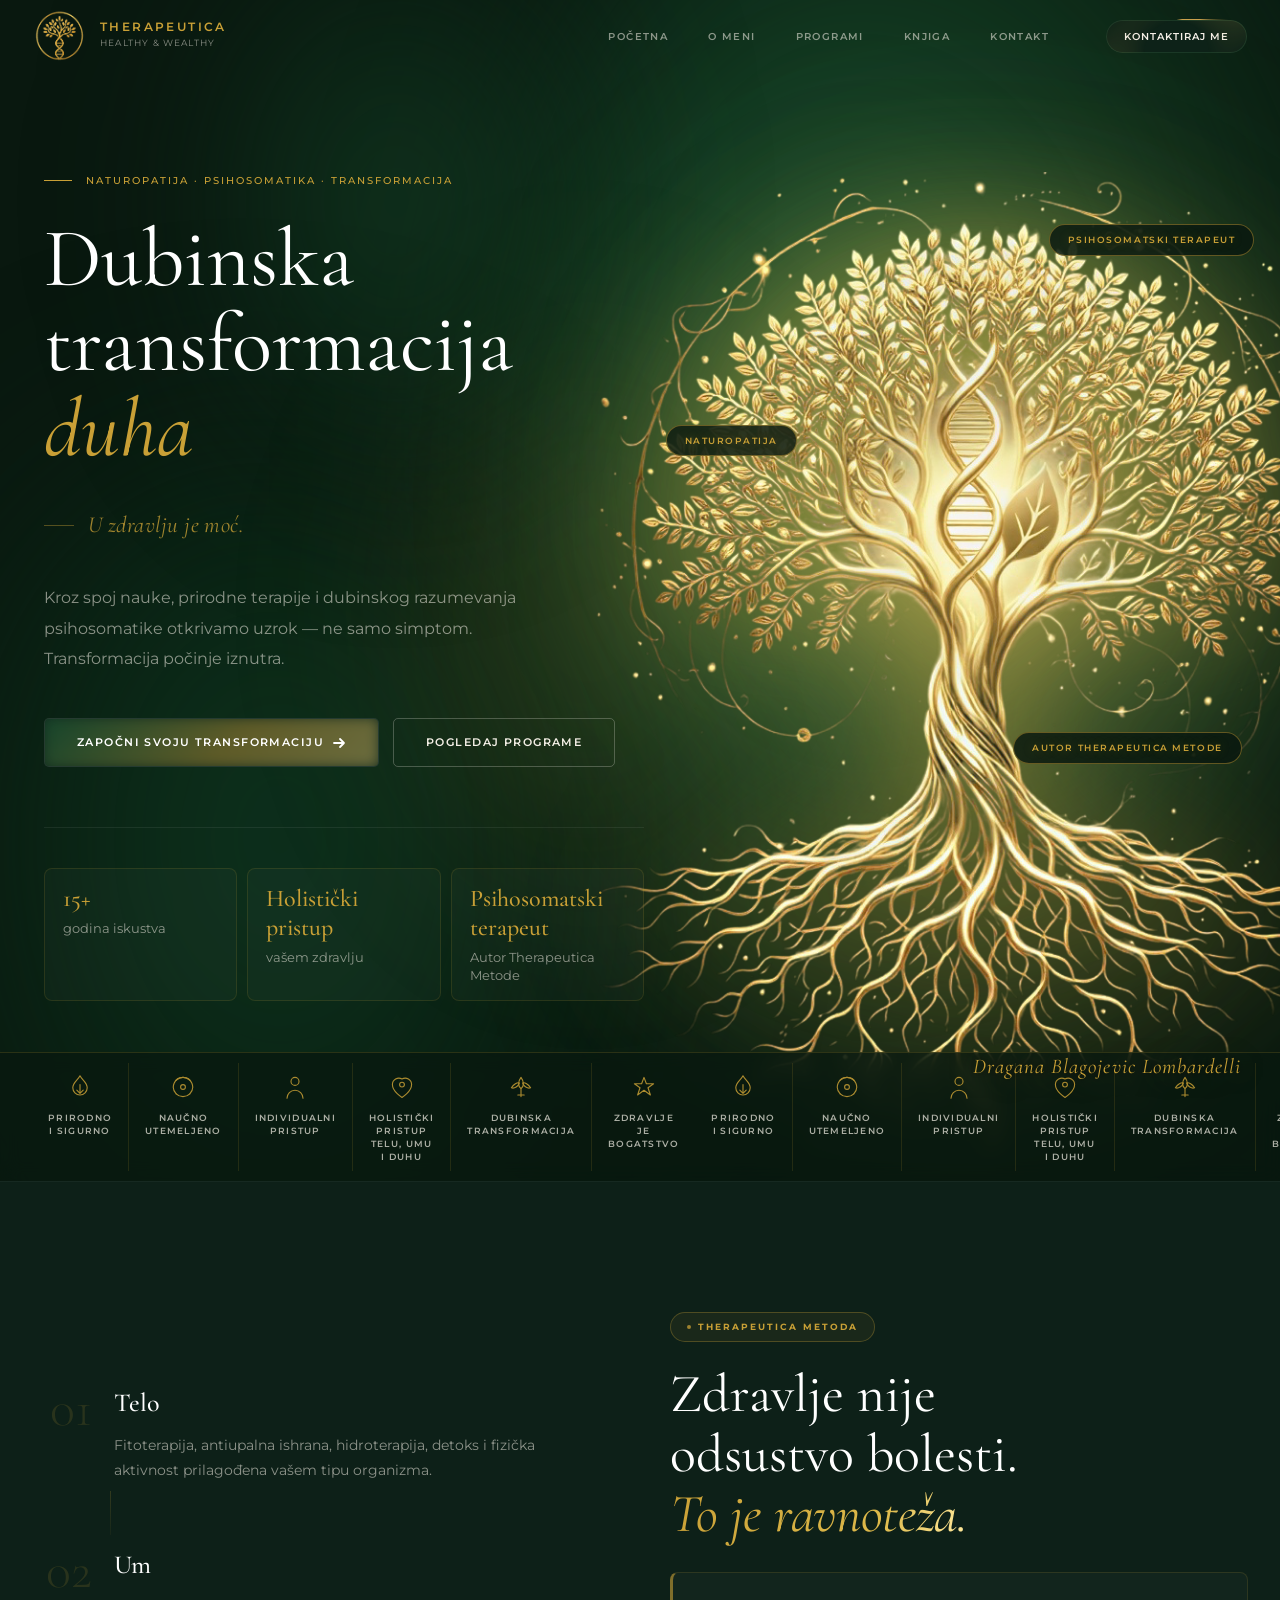
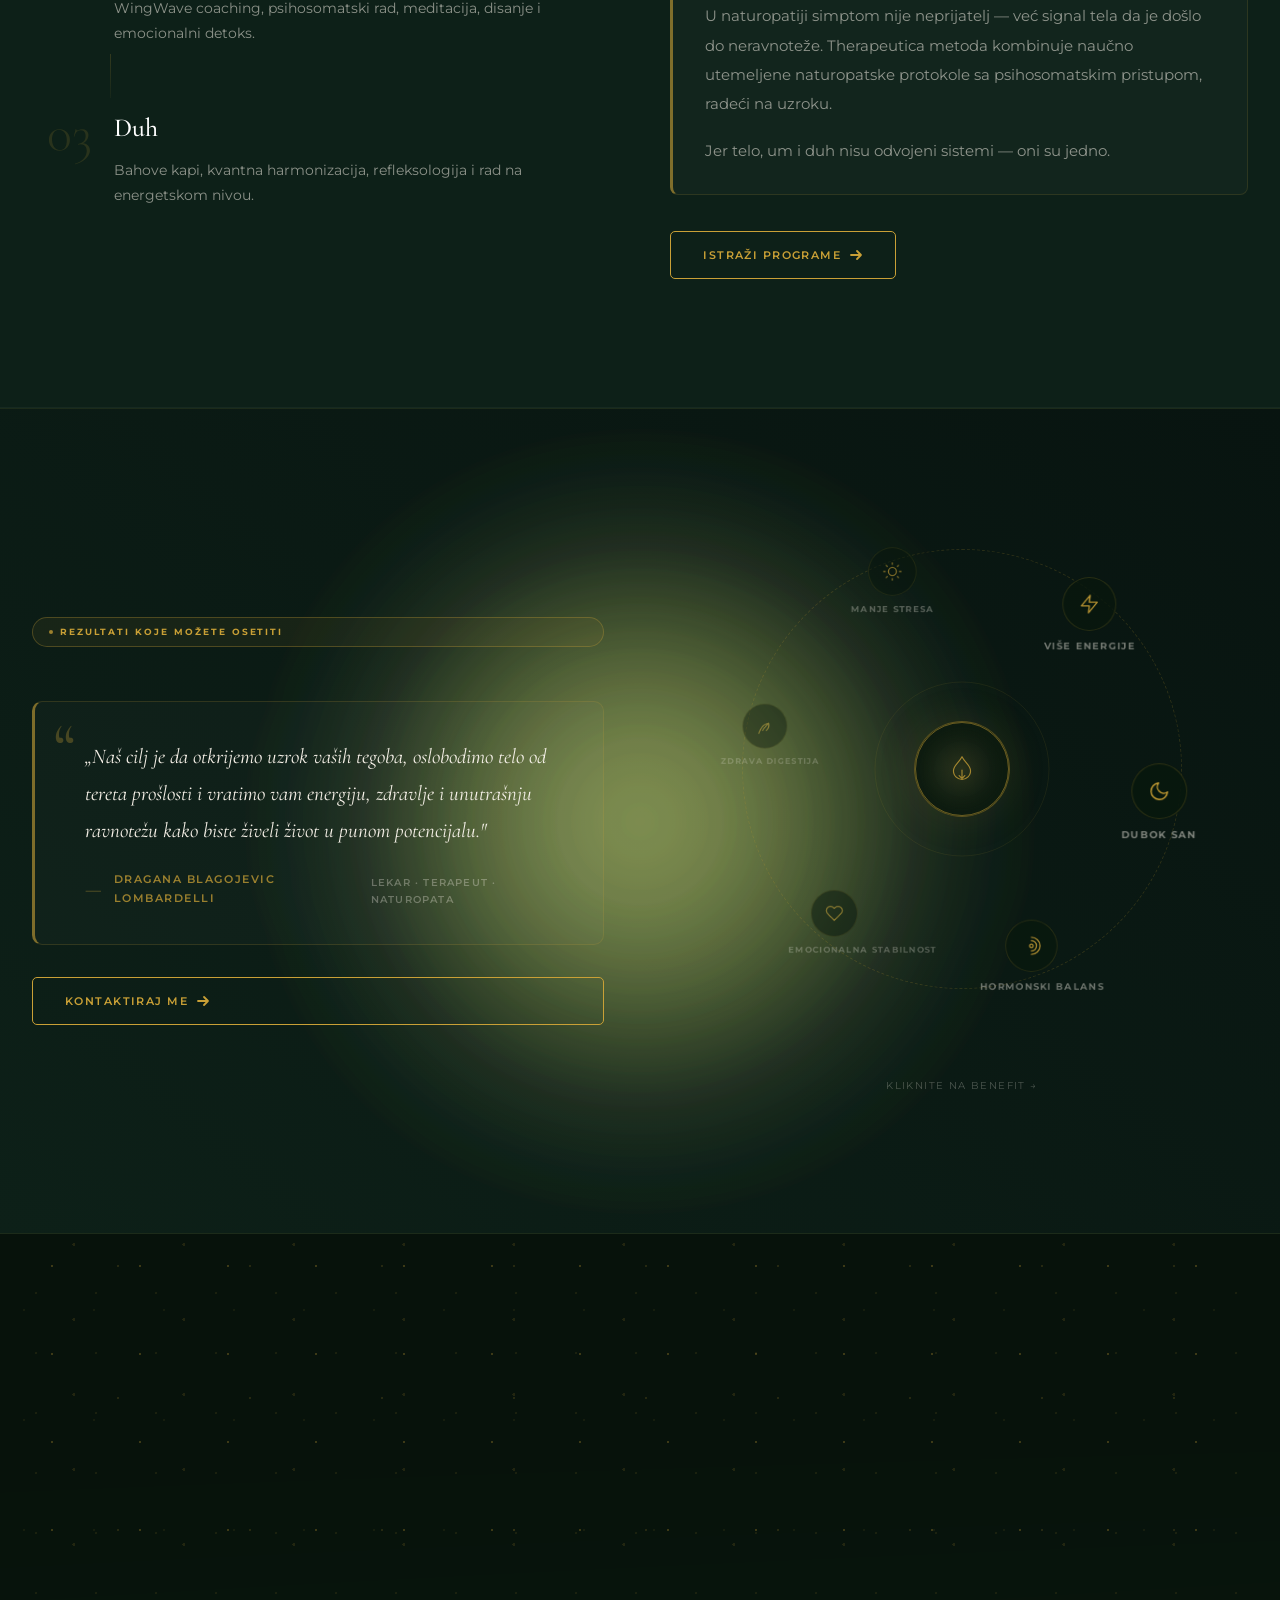
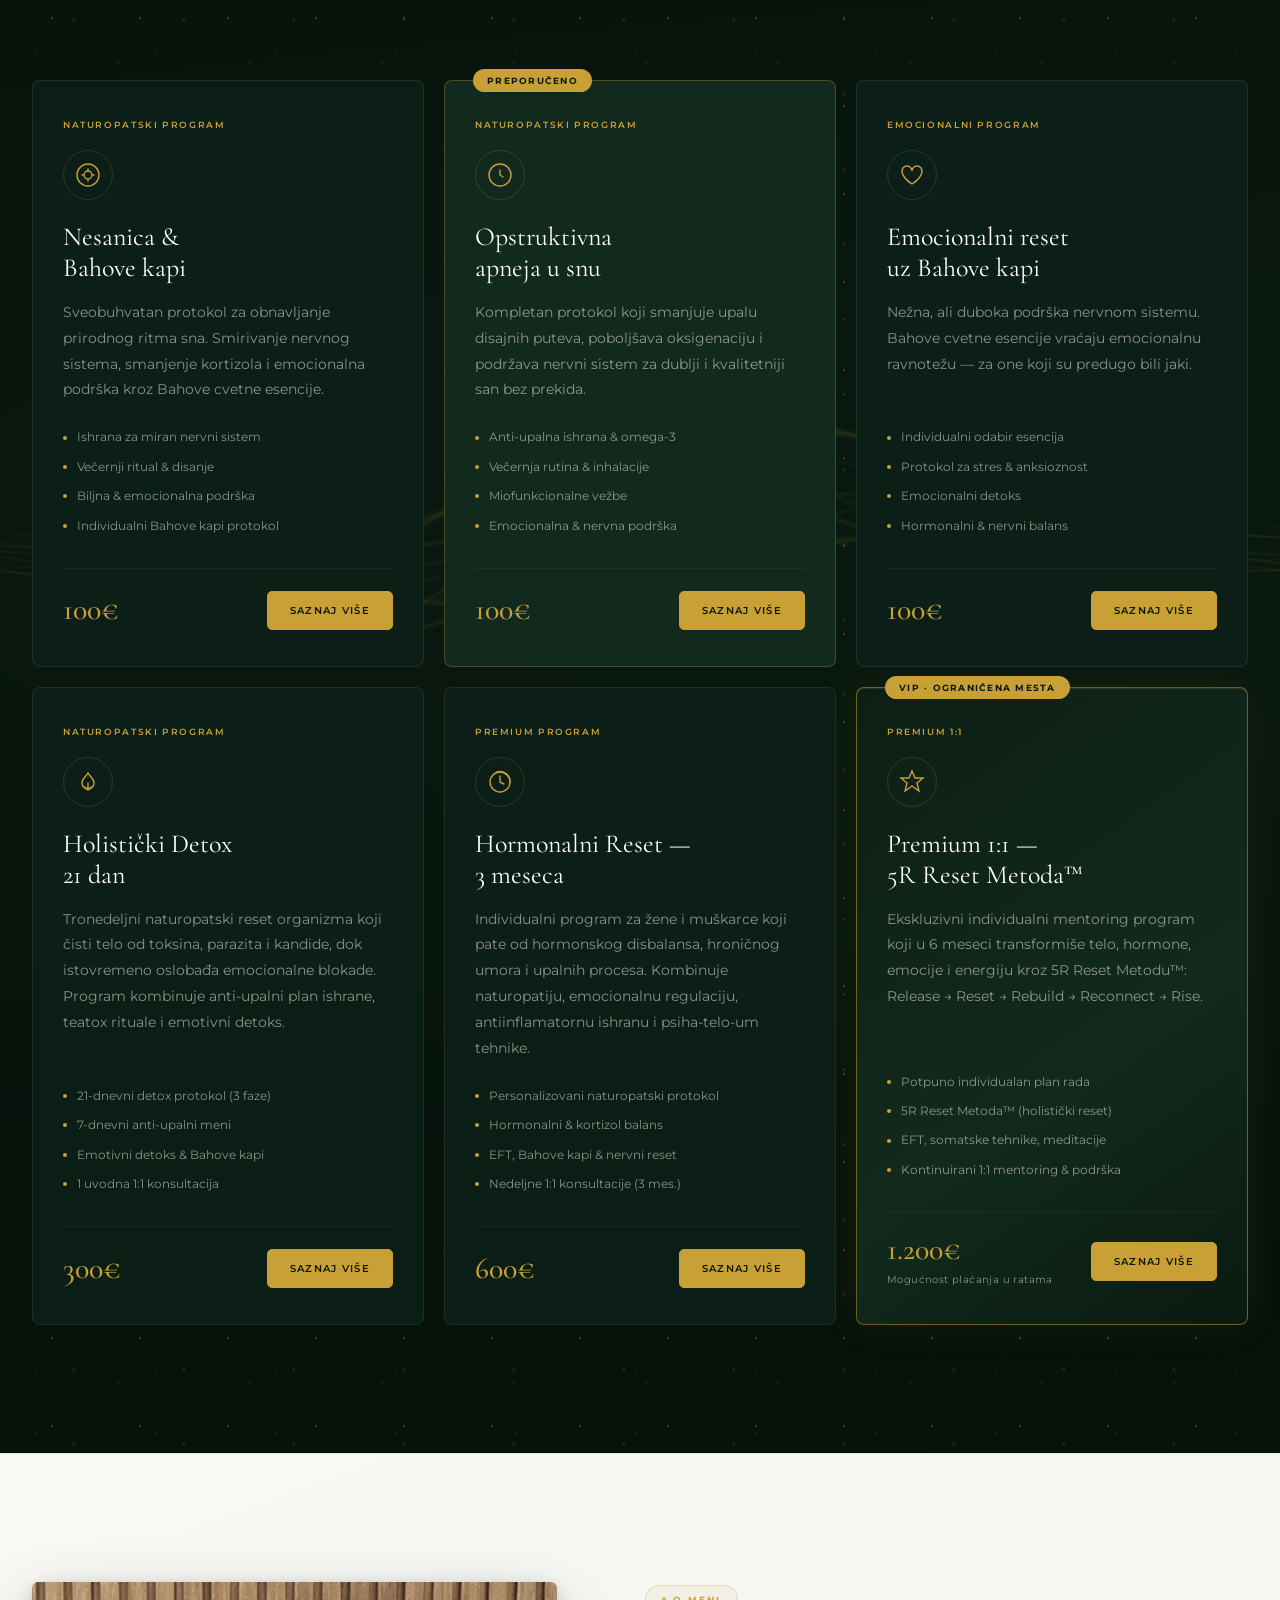
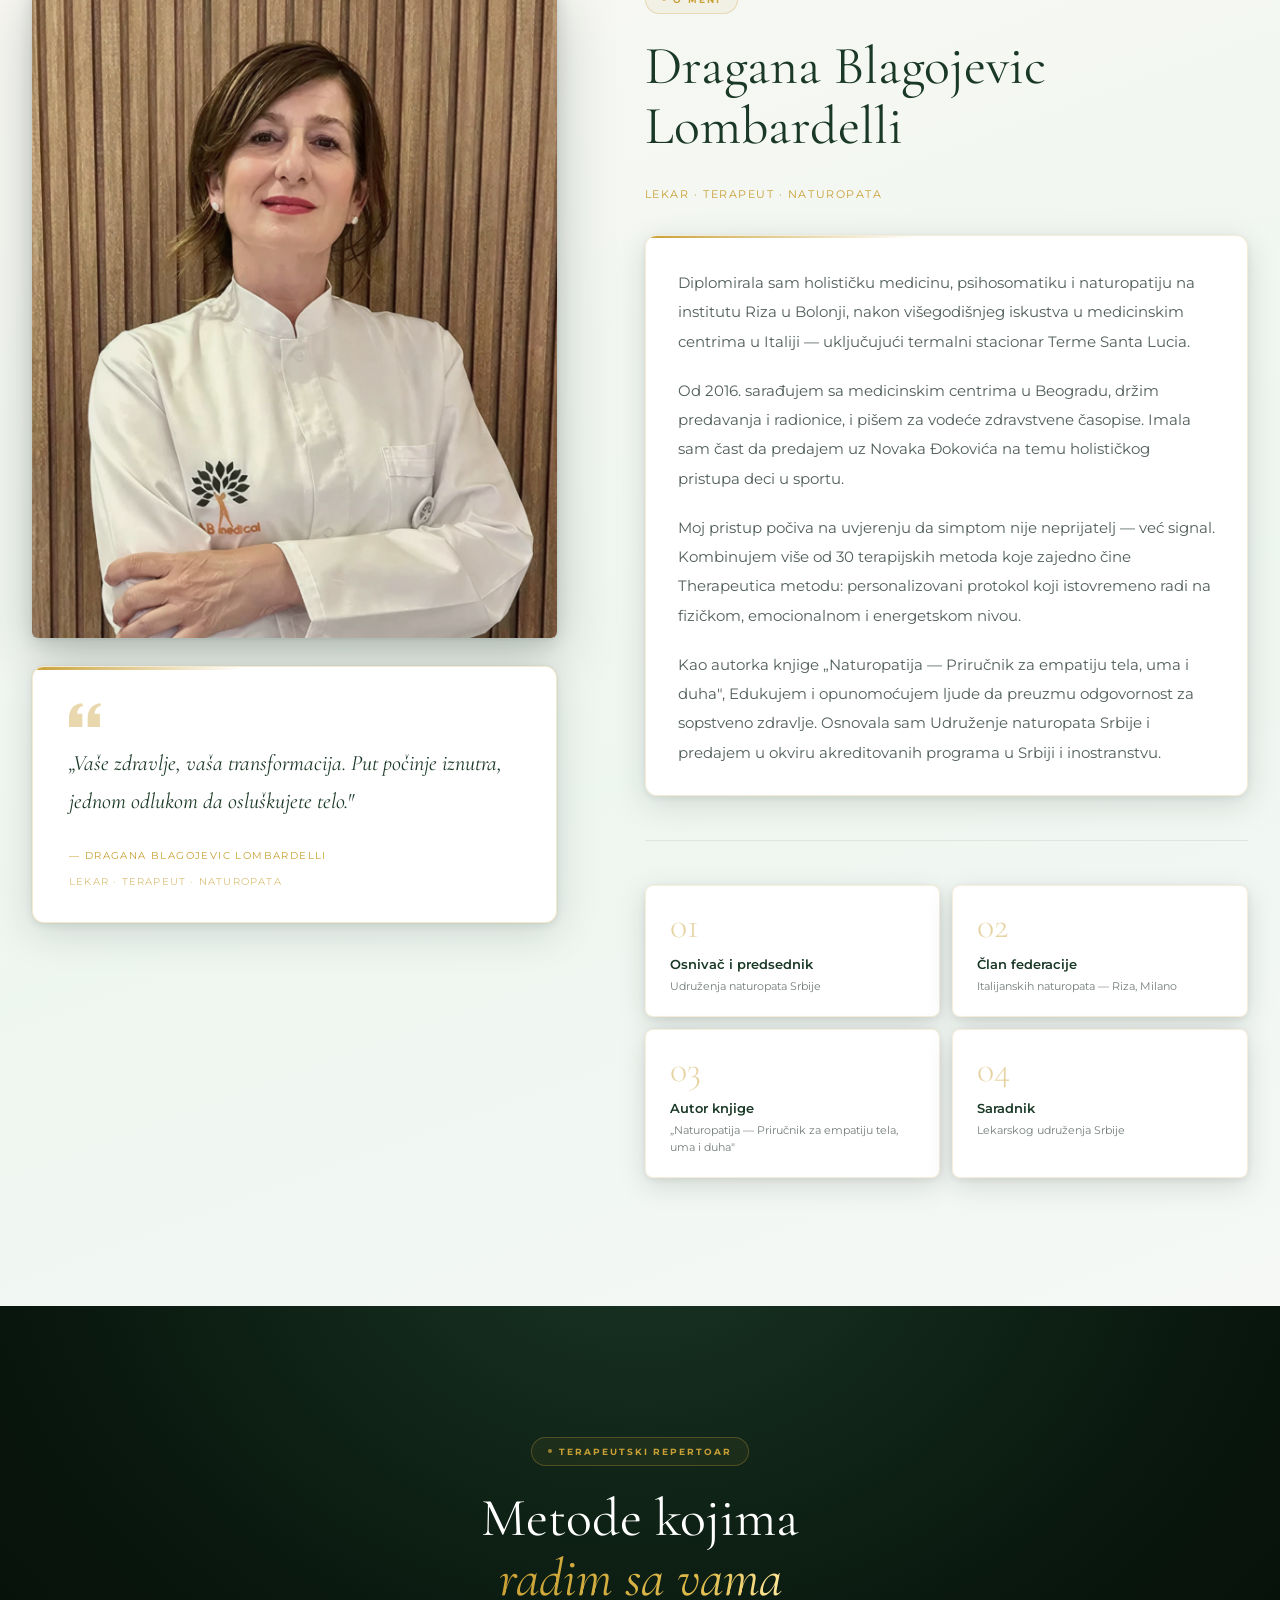
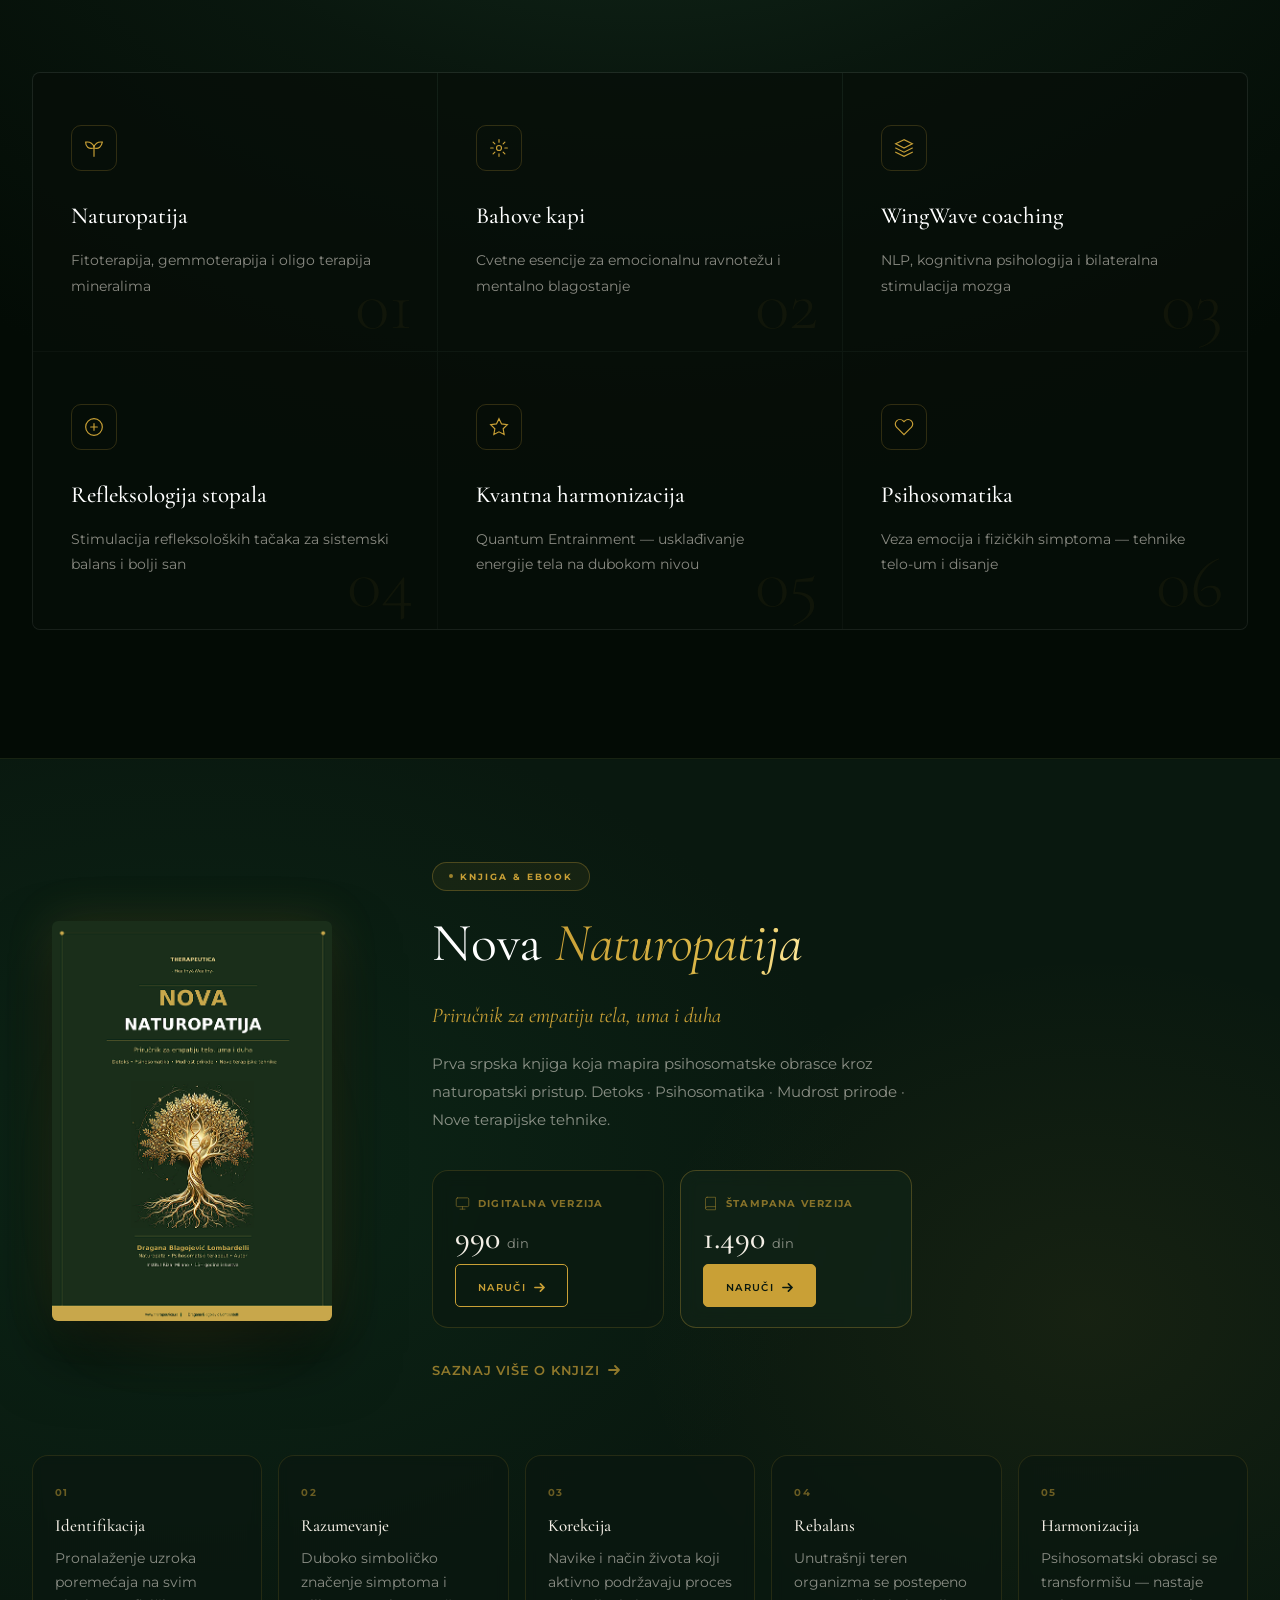
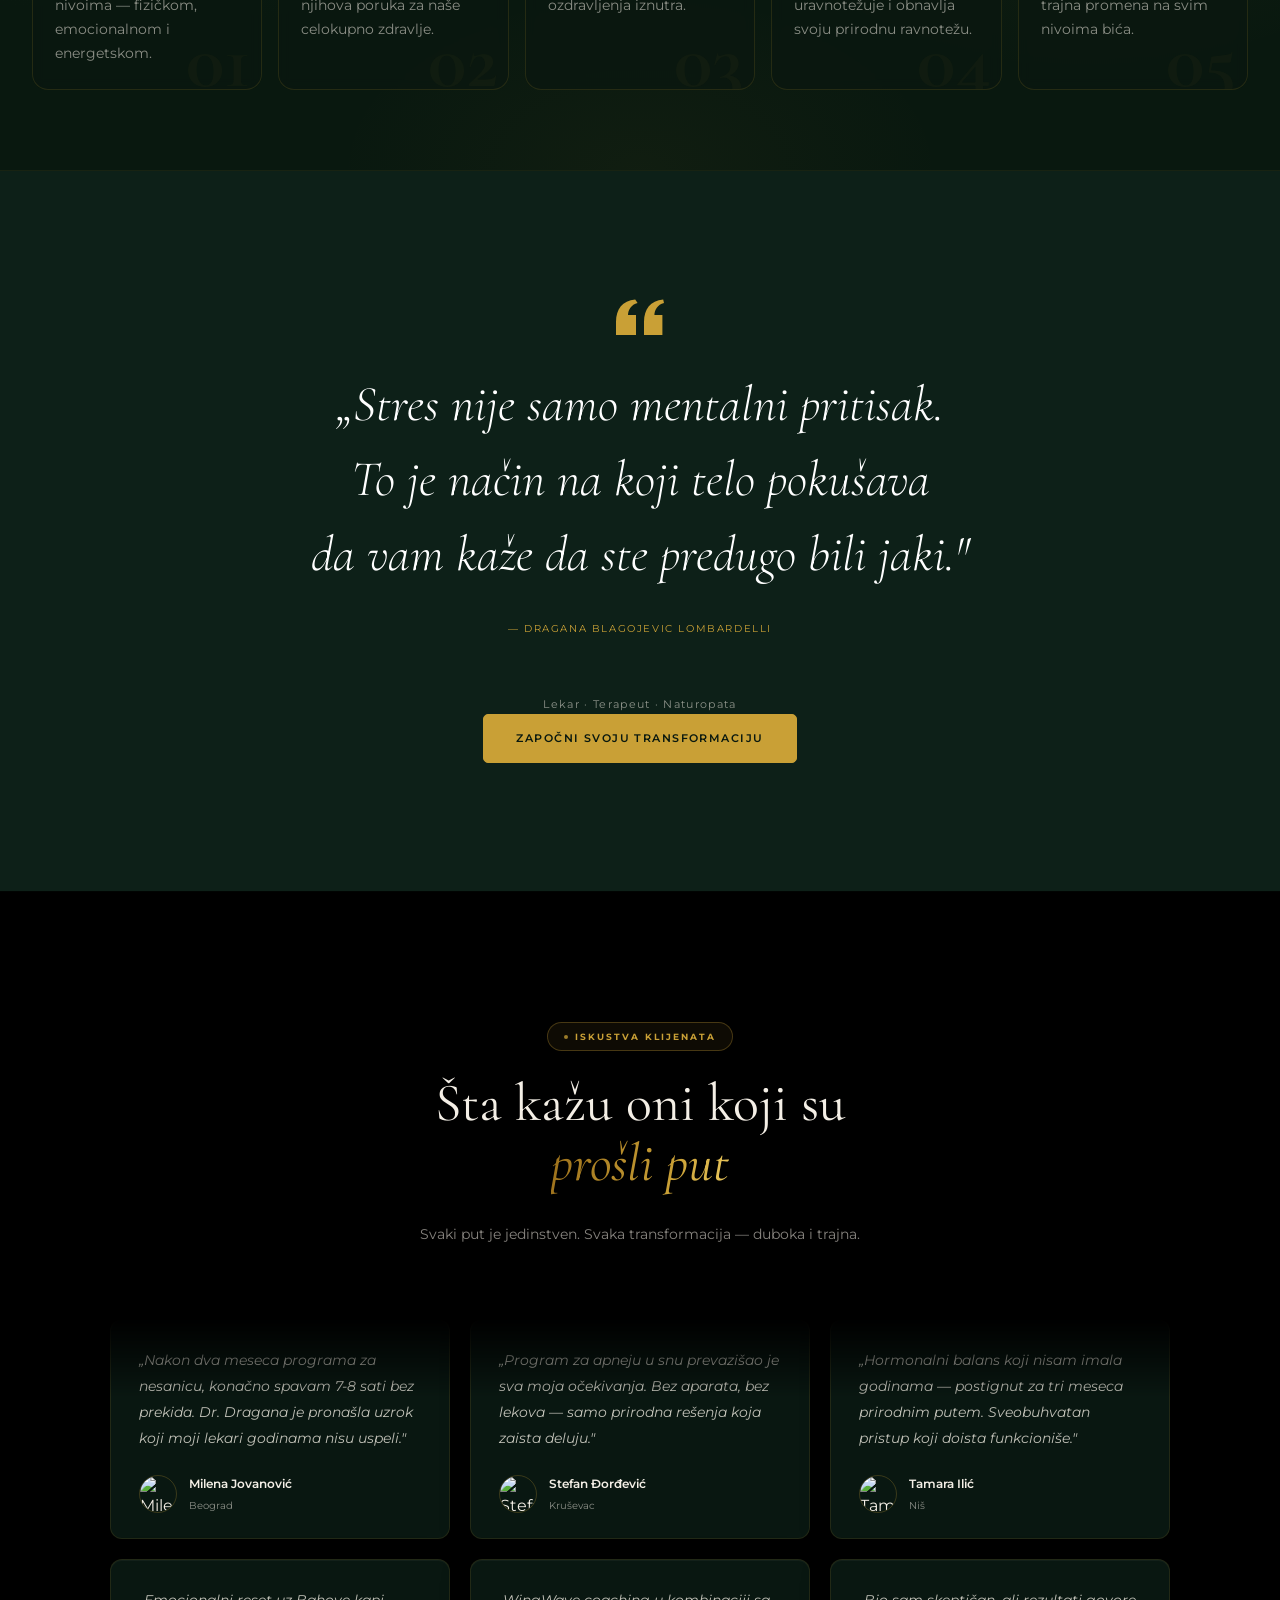
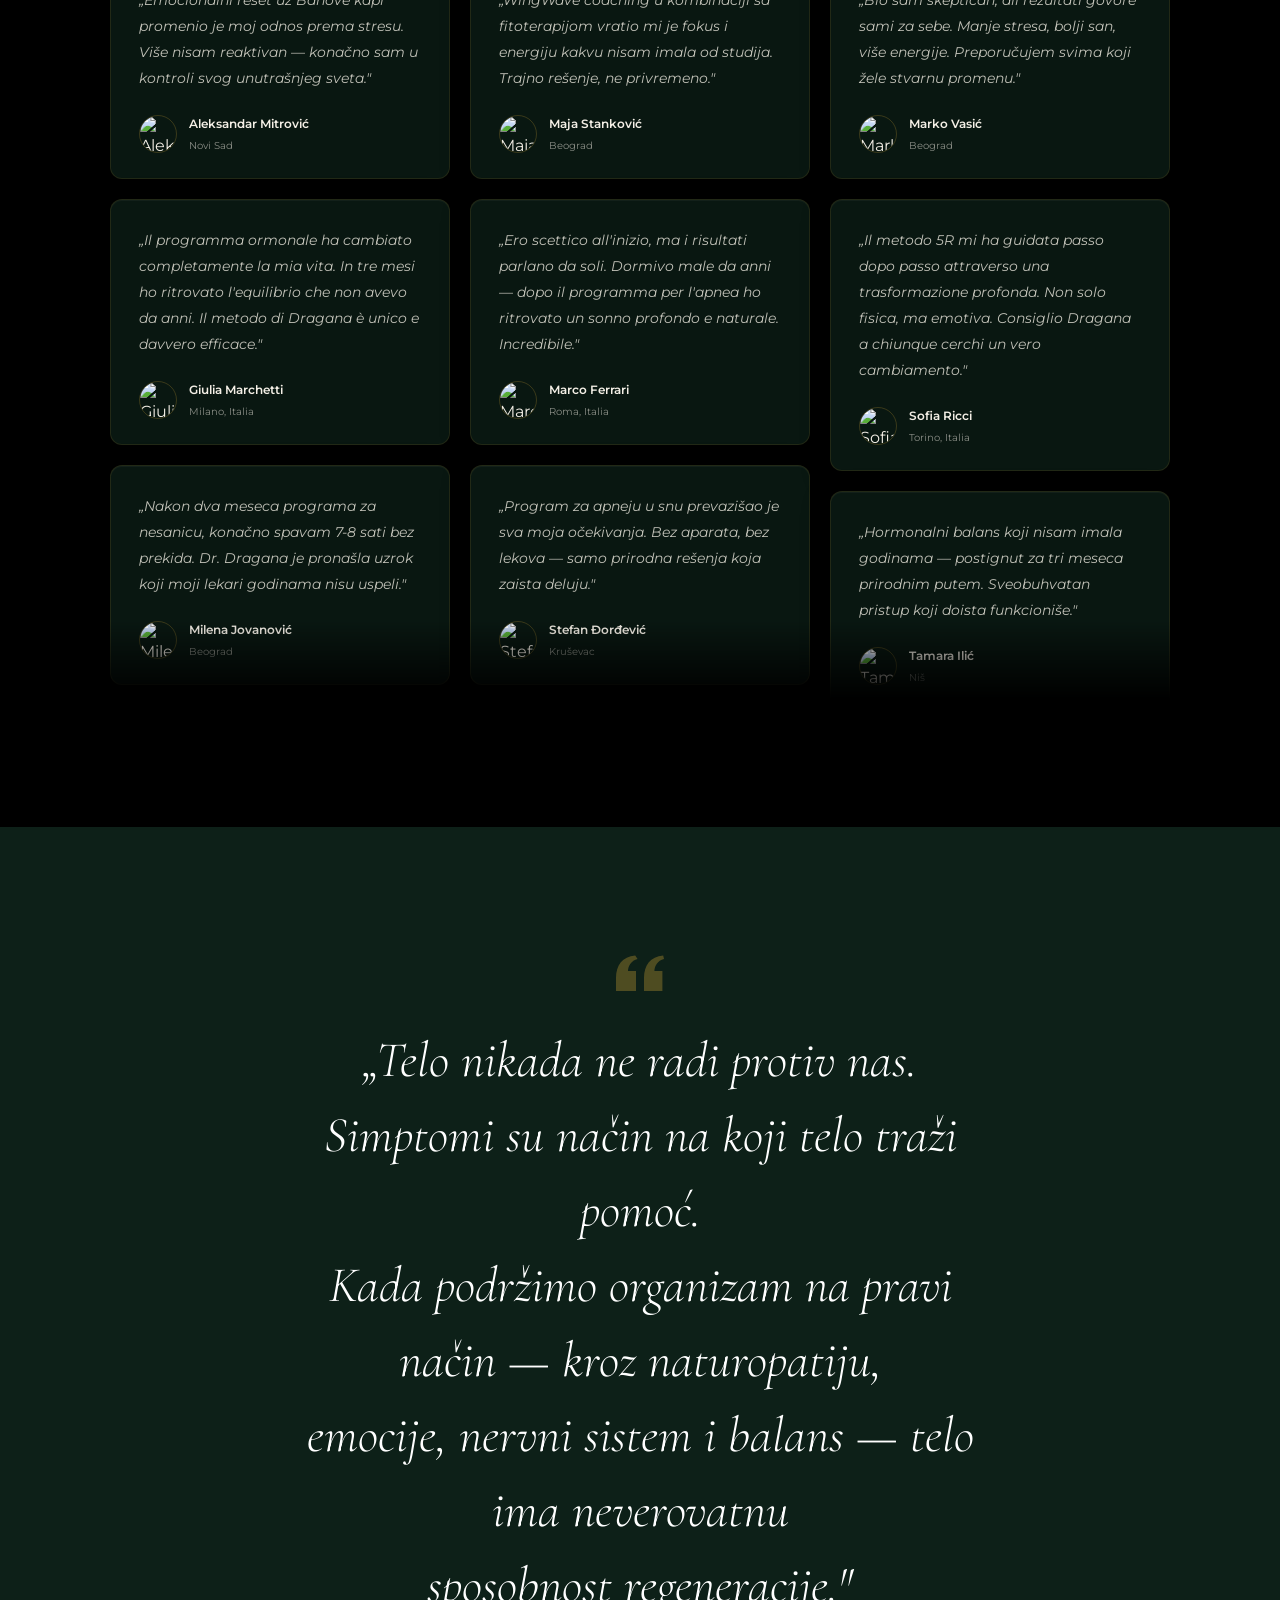
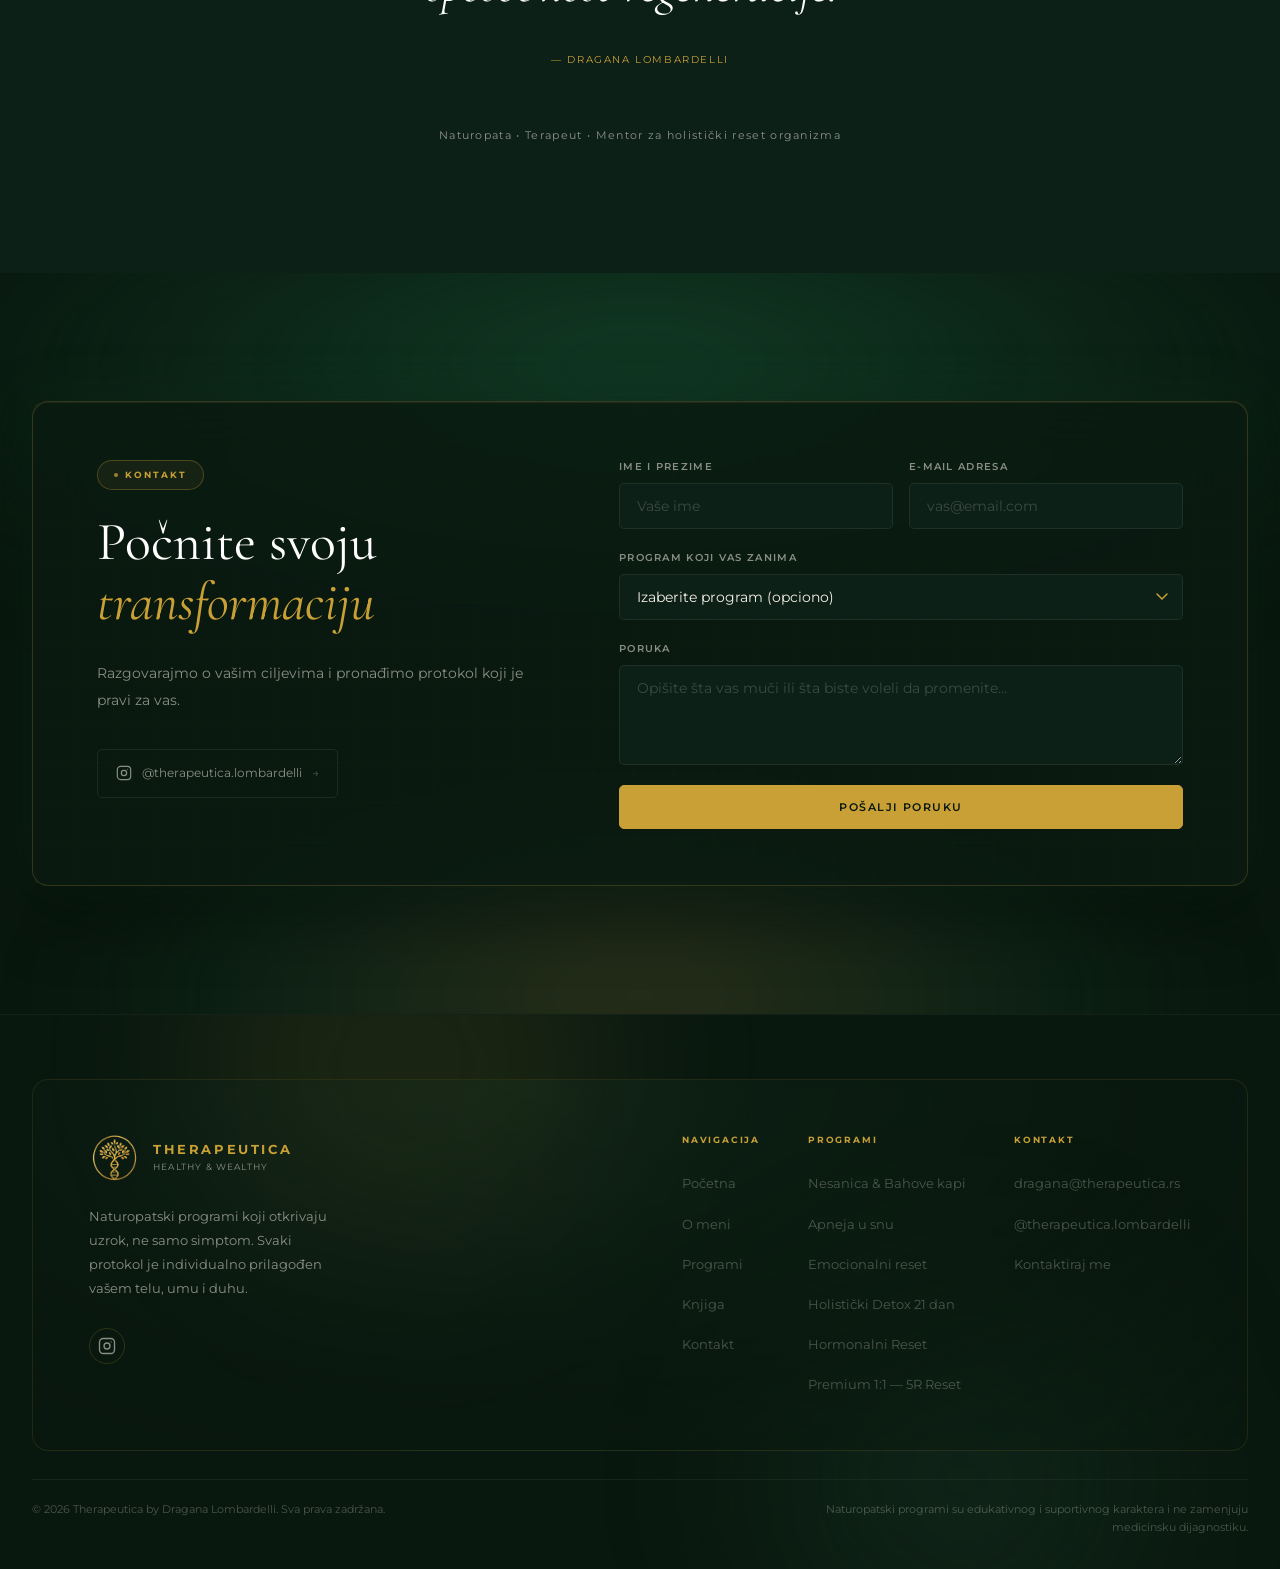
==== commit aa992ff4: "Order modal: wire up Naruci buttons + add modal HTML to index & knjiga - data-order="digital/print" " ====
--- a/index.html
+++ b/index.html
@@ -737,7 +737,7 @@
                 <span>Digitalna verzija</span>
               </div>
               <div class="ebook__price-amount">990 <small>din</small></div>
-              <a href="kontakt.html" class="btn btn--gold-outline btn--sm">
+              <a href="kontakt.html" data-order="digital" class="btn btn--gold-outline btn--sm">
                 <span>Naruči</span>
                 <svg class="btn-arr" width="11" height="11" viewBox="0 0 12 12" fill="none" stroke="currentColor" stroke-width="1.8" stroke-linecap="round" stroke-linejoin="round"><path d="M1 6h10M7 2l4 4-4 4"/></svg>
               </a>
@@ -749,7 +749,7 @@
                 <span>Štampana verzija</span>
               </div>
               <div class="ebook__price-amount">1.490 <small>din</small></div>
-              <a href="kontakt.html" class="btn btn--gold btn--sm">
+              <a href="kontakt.html" data-order="print" class="btn btn--gold btn--sm">
                 <span>Naruči</span>
                 <svg class="btn-arr" width="11" height="11" viewBox="0 0 12 12" fill="none" stroke="currentColor" stroke-width="1.8" stroke-linecap="round" stroke-linejoin="round"><path d="M1 6h10M7 2l4 4-4 4"/></svg>
               </a>
@@ -1294,5 +1294,78 @@
   </footer>
 
   <script src="js/main.js"></script>
+
+  <!-- ══════════ ORDER MODAL ══════════ -->
+  <div id="orderModal" class="order-modal" role="dialog" aria-modal="true" aria-label="Naruči knjigu" aria-hidden="true">
+    <div class="order-modal__overlay" id="orderOverlay"></div>
+    <div class="order-modal__wrap">
+    <div class="order-modal__card" id="orderCard">
+      <!-- Animated gold border beams -->
+      <div class="order-beams" aria-hidden="true">
+        <span class="order-beam order-beam--t"></span>
+        <span class="order-beam order-beam--r"></span>
+        <span class="order-beam order-beam--b"></span>
+        <span class="order-beam order-beam--l"></span>
+      </div>
+      <!-- Close -->
+      <button class="order-modal__close" id="orderClose" aria-label="Zatvori">
+        <svg width="16" height="16" viewBox="0 0 16 16" fill="none" stroke="currentColor" stroke-width="2" stroke-linecap="round"><path d="M2 2l12 12M14 2L2 14"/></svg>
+      </button>
+      <!-- Header -->
+      <div class="order-modal__head">
+        <span class="section-label">Nova Naturopatija</span>
+        <h3 class="order-modal__title">Naruči knjigu</h3>
+        <p class="order-modal__sub">Izaberite format i unesite vaše podatke — kontaktiraćemo vas u roku od 24h.</p>
+      </div>
+      <!-- Body: format + form (hidden when showing success) -->
+      <div id="orderBody">
+        <div class="order-format" id="orderFormat">
+          <button class="order-format__opt" data-fmt="digital" type="button">
+            <svg width="16" height="16" viewBox="0 0 24 24" fill="none" stroke="currentColor" stroke-width="1.8" stroke-linecap="round" stroke-linejoin="round"><rect x="5" y="2" width="14" height="20" rx="2"/><path d="M12 18h.01"/></svg>
+            <span>Ebook <em>990 din</em></span>
+          </button>
+          <button class="order-format__opt" data-fmt="print" type="button">
+            <svg width="16" height="16" viewBox="0 0 24 24" fill="none" stroke="currentColor" stroke-width="1.8" stroke-linecap="round" stroke-linejoin="round"><path d="M4 7V4h16v3"/><path d="M9 20H4v-5h16v5h-5"/><path d="M9 14v-4h6v4"/></svg>
+            <span>Štampana <em>1.490 din</em></span>
+          </button>
+        </div>
+        <form class="order-form" id="orderForm" novalidate>
+          <div class="order-field">
+            <div class="order-field__icon">
+              <svg width="15" height="15" viewBox="0 0 24 24" fill="none" stroke="currentColor" stroke-width="1.8" stroke-linecap="round" stroke-linejoin="round"><path d="M20 21v-2a4 4 0 0 0-4-4H8a4 4 0 0 0-4 4v2"/><circle cx="12" cy="7" r="4"/></svg>
+            </div>
+            <input type="text" id="orderName" placeholder="Ime i prezime" autocomplete="name" required />
+          </div>
+          <div class="order-field">
+            <div class="order-field__icon">
+              <svg width="15" height="15" viewBox="0 0 24 24" fill="none" stroke="currentColor" stroke-width="1.8" stroke-linecap="round" stroke-linejoin="round"><path d="M4 4h16c1.1 0 2 .9 2 2v12c0 1.1-.9 2-2 2H4c-1.1 0-2-.9-2-2V6c0-1.1.9-2 2-2z"/><polyline points="22,6 12,13 2,6"/></svg>
+            </div>
+            <input type="email" id="orderEmail" placeholder="Email adresa" autocomplete="email" required />
+          </div>
+          <div class="order-field">
+            <div class="order-field__icon">
+              <svg width="15" height="15" viewBox="0 0 24 24" fill="none" stroke="currentColor" stroke-width="1.8" stroke-linecap="round" stroke-linejoin="round"><path d="M22 16.92v3a2 2 0 0 1-2.18 2 19.79 19.79 0 0 1-8.63-3.07A19.5 19.5 0 0 1 4.69 12 19.79 19.79 0 0 1 1.61 3.44 2 2 0 0 1 3.6 1.26h3a2 2 0 0 1 2 1.72c.127.96.361 1.903.7 2.81a2 2 0 0 1-.45 2.11L7.91 8.96a16 16 0 0 0 6.29 6.29l.91-.91a2 2 0 0 1 2.11-.45c.907.339 1.85.573 2.81.7A2 2 0 0 1 22 16.92z"/></svg>
+            </div>
+            <input type="tel" id="orderPhone" placeholder="Broj telefona (opciono)" autocomplete="tel" />
+          </div>
+          <button type="submit" class="order-submit" id="orderSubmit">
+            <span class="order-submit__text">Pošalji narudžbinu</span>
+            <span class="order-submit__loading" hidden>
+              <span class="order-submit__spinner" aria-hidden="true"></span>
+            </span>
+          </button>
+        </form>
+      </div>
+      <!-- Success state -->
+      <div class="order-success" id="orderSuccess" hidden>
+        <div class="order-success__icon">
+          <svg width="28" height="28" viewBox="0 0 24 24" fill="none" stroke="currentColor" stroke-width="2.2" stroke-linecap="round" stroke-linejoin="round"><polyline points="20 6 9 17 4 12"/></svg>
+        </div>
+        <h4 class="order-success__title">Narudžbina primljena!</h4>
+        <p class="order-success__msg">Kontaktiraćemo vas na unetoj email adresi u roku od 24h sa uputstvima za plaćanje i preuzimanje.</p>
+      </div>
+    </div>
+    </div>
+  </div>
 </body>
 </html>
--- a/css/style.css
+++ b/css/style.css
@@ -1774,6 +1774,12 @@
   color: var(--gold);
   font-style: normal;
   margin-bottom: 52px;
+}
+@media (max-width: 767px) {
+  .citat__by { margin-bottom: 6px; }
+  .citat__subtitle { margin-bottom: 28px; }
+  .citat__quote-icon { display: none; }
+  .citat__text { font-size: clamp(22px, 7vw, 32px); min-height: 0; }
 }
 
 /* ═══════════════════════════ KONTAKT ══════════════════════ */
@@ -2486,12 +2492,13 @@
   .hero__cred-float     { display: none !important; }
   .hero__tree-wrap {
     top: var(--nav-h);
-    left: auto;
-    right: -15%;
+    left: 0;
+    right: 0;
     bottom: 110px;
-    width: 72%;
+    width: 100%;
     z-index: 0;
-    opacity: 0.22;
+    opacity: 0.28;
+    justify-content: center;
   }
   .hero__tree { height: 100%; width: auto; mix-blend-mode: normal; }
   .hero__inner    { padding: 80px 20px 140px; position: relative; z-index: 2; }
@@ -3743,14 +3750,15 @@
 .prog-cta__desc {
   font-size: 15px;
   color: var(--muted);
-  margin-bottom: 36px;
+  margin: 0 auto 36px;
   line-height: 1.85;
   max-width: 480px;
+  text-align: center;
 }
 .prog-cta__disclaimer {
   font-size: 11px;
   color: var(--muted-2);
-  margin-top: 32px;
+  margin: 32px auto 0;
   line-height: 1.75;
   max-width: 500px;
   text-align: center;
@@ -4250,51 +4258,37 @@
 .ebook__cover-wrap {
   position: relative;
   width: 280px;
-  cursor: default;
-  --ec-tilt-x: 0deg;
-  --ec-tilt-y: -6deg;
-  transform: perspective(1000px) rotateX(var(--ec-tilt-x)) rotateY(var(--ec-tilt-y));
-  transition: transform 0.45s cubic-bezier(0.23,1,0.32,1), filter 0.45s ease;
-  filter: drop-shadow(0 32px 56px rgba(0,0,0,0.55)) drop-shadow(0 0 40px rgba(201,160,54,0.15));
-}
-.ebook__cover-wrap.is-hovered {
-  filter: drop-shadow(0 44px 80px rgba(0,0,0,0.65)) drop-shadow(0 0 64px rgba(201,160,54,0.28));
 }
 .ebook__cover {
   width: 100%;
-  border-radius: 3px 10px 10px 3px;
+  border-radius: 6px;
   display: block;
-  position: relative;
-  z-index: 1;
+  box-shadow: 0 32px 64px rgba(0,0,0,0.55), 0 0 48px rgba(201,160,54,0.16);
+  transition: box-shadow 0.4s ease, transform 0.4s ease;
+}
+.ebook__cover-wrap:hover .ebook__cover {
+  box-shadow: 0 44px 80px rgba(0,0,0,0.65), 0 0 64px rgba(201,160,54,0.28);
+  transform: translateY(-6px);
 }
 .ebook__cover-glow {
   position: absolute;
   inset: -24px;
-  background: radial-gradient(ellipse at 50% 65%, rgba(201,160,54,0.25) 0%, transparent 60%);
-  pointer-events: none;
-  z-index: 0;
+  background: radial-gradient(ellipse at 50% 65%, rgba(201,160,54,0.22) 0%, transparent 60%);
+  pointer-events: none;
+  z-index: -1;
   filter: blur(28px);
 }
-.ebook__cover-shine {
-  position: absolute;
-  inset: 0;
-  border-radius: 3px 10px 10px 3px;
-  background: linear-gradient(135deg, rgba(255,255,255,0.12) 0%, transparent 50%, rgba(255,255,255,0.04) 100%);
-  pointer-events: none;
-  z-index: 2;
-  opacity: 0;
-  transition: opacity 0.35s ease;
-}
-.ebook__cover-wrap.is-hovered .ebook__cover-shine { opacity: 1; }
+.ebook__cover-shine { display: none; }
 
 /* ── INTRO TEXT ── */
 .ebook__intro { position: relative; z-index: 1; }
 .ebook__tagline {
   font-family: var(--serif);
-  font-size: 17px;
+  font-size: 21px;
   font-style: italic;
   color: var(--gold);
   margin: 8px 0 20px;
+  line-height: 1.4;
 }
 .ebook__desc {
   font-size: 15px;
@@ -4344,18 +4338,7 @@
   border-color: rgba(201,160,54,0.30);
   background: rgba(16,35,22,0.82);
 }
-.ebook__price-badge {
-  position: absolute;
-  top: 12px; right: 12px;
-  font-size: 9px;
-  font-weight: 700;
-  letter-spacing: 0.12em;
-  text-transform: uppercase;
-  color: rgba(9,19,13,0.9);
-  background: linear-gradient(135deg, rgba(201,160,54,0.95), rgba(235,198,90,0.95));
-  padding: 3px 8px;
-  border-radius: 20px;
-}
+.ebook__price-badge { display: none; }
 .ebook__price-top {
   display: flex;
   align-items: center;
@@ -4380,7 +4363,7 @@
   color: var(--muted);
   font-weight: 400;
 }
-.ebook__price-card .btn { align-self: flex-start; margin-top: 6px; }
+.ebook__price-card .btn { align-self: flex-start; margin-top: auto; padding-top: 14px; }
 
 .ebook__more-link {
   display: inline-flex;
@@ -4464,16 +4447,16 @@
 .ebook-phase-card__body { position: relative; z-index: 1; }
 .ebook-phase-card__title {
   font-family: var(--serif);
-  font-size: 15px;
+  font-size: 17px;
   font-weight: 500;
   color: var(--warm);
   margin: 0 0 10px;
   line-height: 1.3;
 }
 .ebook-phase-card__desc {
-  font-size: 12.5px;
+  font-size: 13.5px;
   color: var(--muted);
-  line-height: 1.7;
+  line-height: 1.75;
   margin: 0;
 }
 /* Watermark */
@@ -4520,3 +4503,314 @@
   .ebook__phases-row { grid-template-columns: 1fr; }
   .ebook-phase-card { padding: 22px 18px 20px; }
 }
+
+/* ══════════════════════════════ ORDER MODAL ══════════════════════════════ */
+.order-modal {
+  position: fixed;
+  inset: 0;
+  z-index: 9000;
+  display: flex;
+  align-items: center;
+  justify-content: center;
+  padding: 20px;
+  opacity: 0;
+  pointer-events: none;
+  transition: opacity 0.3s ease;
+}
+.order-modal.is-open {
+  opacity: 1;
+  pointer-events: all;
+}
+.order-modal__overlay {
+  position: absolute;
+  inset: 0;
+  background: rgba(4,10,6,0.88);
+  backdrop-filter: blur(10px);
+  -webkit-backdrop-filter: blur(10px);
+}
+.order-modal__wrap {
+  position: relative;
+  z-index: 1;
+  width: min(420px, 100%);
+  transform: translateY(20px) scale(0.97);
+  transition: transform 0.4s cubic-bezier(0.16,1,0.3,1);
+}
+.order-modal.is-open .order-modal__wrap { transform: none; }
+
+.order-modal__card {
+  position: relative;
+  background: rgba(9,20,14,0.94);
+  backdrop-filter: blur(24px);
+  -webkit-backdrop-filter: blur(24px);
+  border: 1px solid rgba(201,160,54,0.22);
+  border-radius: 22px;
+  padding: 40px 36px 36px;
+  overflow: hidden;
+  --om-gx: 50%; --om-gy: 50%;
+  --om-tilt-x: 0deg; --om-tilt-y: 0deg;
+  transform: perspective(900px) rotateX(var(--om-tilt-x)) rotateY(var(--om-tilt-y));
+  transition: transform 0.18s ease;
+}
+.order-modal__card::before {
+  content: '';
+  position: absolute;
+  top: 0; left: 0; right: 0;
+  height: 1px;
+  background: linear-gradient(90deg, transparent 5%, rgba(201,160,54,0.75) 50%, transparent 95%);
+  pointer-events: none;
+  z-index: 2;
+}
+.order-modal__card::after {
+  content: '';
+  position: absolute;
+  inset: 0;
+  background: radial-gradient(circle 200px at var(--om-gx) var(--om-gy), rgba(201,160,54,0.07) 0%, transparent 70%);
+  pointer-events: none;
+  z-index: 0;
+}
+
+/* Traveling beams */
+.order-beams {
+  position: absolute;
+  inset: -1px;
+  border-radius: 22px;
+  overflow: hidden;
+  pointer-events: none;
+  z-index: 1;
+}
+.order-beam {
+  position: absolute;
+  border-radius: 2px;
+}
+.order-beam--t {
+  top: 0; height: 2px; width: 45%;
+  background: linear-gradient(90deg, transparent, rgba(201,160,54,0.95), transparent);
+  animation: ob-t 3.5s ease-in-out infinite;
+}
+.order-beam--r {
+  right: 0; width: 2px; height: 45%;
+  background: linear-gradient(180deg, transparent, rgba(201,160,54,0.95), transparent);
+  animation: ob-r 3.5s ease-in-out infinite 0.875s;
+}
+.order-beam--b {
+  bottom: 0; height: 2px; width: 45%;
+  background: linear-gradient(90deg, transparent, rgba(201,160,54,0.95), transparent);
+  animation: ob-b 3.5s ease-in-out infinite 1.75s;
+}
+.order-beam--l {
+  left: 0; width: 2px; height: 45%;
+  background: linear-gradient(180deg, transparent, rgba(201,160,54,0.95), transparent);
+  animation: ob-l 3.5s ease-in-out infinite 2.625s;
+}
+@keyframes ob-t {
+  0% { left: -45%; opacity: 0; }
+  15% { opacity: 1; }
+  85% { opacity: 1; }
+  100% { left: 100%; opacity: 0; }
+}
+@keyframes ob-r {
+  0% { top: -45%; opacity: 0; }
+  15% { opacity: 1; }
+  85% { opacity: 1; }
+  100% { top: 100%; opacity: 0; }
+}
+@keyframes ob-b {
+  0% { right: -45%; opacity: 0; }
+  15% { opacity: 1; }
+  85% { opacity: 1; }
+  100% { right: 100%; opacity: 0; }
+}
+@keyframes ob-l {
+  0% { bottom: -45%; opacity: 0; }
+  15% { opacity: 1; }
+  85% { opacity: 1; }
+  100% { bottom: 100%; opacity: 0; }
+}
+
+/* Close */
+.order-modal__close {
+  position: absolute;
+  top: 16px; right: 16px;
+  width: 32px; height: 32px;
+  border: 1px solid rgba(201,160,54,0.22);
+  border-radius: 50%;
+  background: rgba(201,160,54,0.06);
+  color: rgba(244,239,230,0.5);
+  cursor: pointer;
+  display: flex; align-items: center; justify-content: center;
+  transition: background 0.2s, color 0.2s, border-color 0.2s;
+  z-index: 10;
+}
+.order-modal__close:hover {
+  background: rgba(201,160,54,0.14);
+  color: var(--warm);
+  border-color: rgba(201,160,54,0.45);
+}
+
+/* Header */
+.order-modal__body, .order-success { position: relative; z-index: 2; }
+.order-modal__head {
+  text-align: center;
+  margin-bottom: 26px;
+}
+.order-modal__logo {
+  width: 38px; height: 38px;
+  object-fit: contain;
+  margin: 0 auto 14px;
+  display: block;
+  opacity: 0.8;
+}
+.order-modal__title {
+  font-family: var(--serif);
+  font-size: 26px;
+  font-weight: 300;
+  color: var(--warm);
+  margin-bottom: 4px;
+  line-height: 1.2;
+}
+.order-modal__title em { font-style: italic; color: var(--gold); }
+.order-modal__sub {
+  font-size: 10px;
+  font-weight: 700;
+  letter-spacing: 0.14em;
+  text-transform: uppercase;
+  color: rgba(244,239,230,0.32);
+}
+
+/* Format toggle */
+.order-format {
+  display: grid;
+  grid-template-columns: 1fr 1fr;
+  gap: 8px;
+  margin-bottom: 22px;
+}
+.order-format__opt {
+  display: flex;
+  align-items: center;
+  gap: 7px;
+  padding: 10px 12px;
+  border: 1px solid rgba(201,160,54,0.16);
+  border-radius: 10px;
+  background: rgba(201,160,54,0.04);
+  color: rgba(244,239,230,0.4);
+  font-size: 11px;
+  font-weight: 600;
+  letter-spacing: 0.03em;
+  cursor: pointer;
+  transition: border-color 0.25s, background 0.25s, color 0.25s;
+  font-family: var(--sans);
+  white-space: nowrap;
+}
+.order-format__opt svg { flex-shrink: 0; opacity: 0.55; transition: opacity 0.25s; }
+.order-format__opt:hover { border-color: rgba(201,160,54,0.35); color: rgba(244,239,230,0.65); }
+.order-format__opt--active {
+  border-color: rgba(201,160,54,0.55);
+  background: rgba(201,160,54,0.10);
+  color: var(--gold);
+}
+.order-format__opt--active svg { opacity: 1; }
+
+/* Fields */
+.order-form { display: flex; flex-direction: column; gap: 10px; }
+.order-field {
+  position: relative;
+  display: flex;
+  align-items: center;
+}
+.order-field__icon {
+  position: absolute;
+  left: 13px;
+  color: rgba(201,160,54,0.4);
+  pointer-events: none;
+  transition: color 0.25s;
+}
+.order-field input {
+  width: 100%;
+  height: 44px;
+  padding: 0 14px 0 40px;
+  background: rgba(255,255,255,0.04);
+  border: 1px solid rgba(201,160,54,0.14);
+  border-radius: 10px;
+  color: var(--warm);
+  font-family: var(--sans);
+  font-size: 13.5px;
+  outline: none;
+  transition: border-color 0.25s, background 0.25s;
+  -webkit-appearance: none;
+}
+.order-field input::placeholder { color: rgba(244,239,230,0.28); }
+.order-field input:focus {
+  border-color: rgba(201,160,54,0.5);
+  background: rgba(201,160,54,0.06);
+}
+.order-field:focus-within .order-field__icon { color: rgba(201,160,54,0.85); }
+
+/* Submit */
+.order-submit {
+  height: 46px;
+  margin-top: 8px;
+  border-radius: 11px;
+  background: linear-gradient(135deg, rgba(201,160,54,0.95), rgba(222,185,72,0.95));
+  color: rgba(9,19,13,0.95);
+  font-family: var(--sans);
+  font-size: 12px;
+  font-weight: 700;
+  letter-spacing: 0.1em;
+  text-transform: uppercase;
+  cursor: pointer;
+  border: none;
+  display: flex; align-items: center; justify-content: center;
+  transition: filter 0.25s, transform 0.18s;
+  position: relative;
+  overflow: hidden;
+  width: 100%;
+}
+.order-submit:hover { filter: brightness(1.08); }
+.order-submit:active { transform: scale(0.98); }
+.order-submit:disabled { opacity: 0.7; cursor: default; }
+.order-submit__text { display: flex; align-items: center; gap: 8px; }
+.order-submit__loading { display: flex; align-items: center; justify-content: center; }
+.order-submit__spinner {
+  width: 18px; height: 18px;
+  border: 2px solid rgba(9,19,13,0.25);
+  border-top-color: rgba(9,19,13,0.85);
+  border-radius: 50%;
+  animation: om-spin 0.7s linear infinite;
+}
+@keyframes om-spin { to { transform: rotate(360deg); } }
+
+/* Success */
+.order-success {
+  text-align: center;
+  padding: 16px 0 4px;
+}
+.order-success__icon {
+  width: 64px; height: 64px;
+  border-radius: 50%;
+  background: rgba(201,160,54,0.1);
+  border: 1px solid rgba(201,160,54,0.32);
+  display: flex; align-items: center; justify-content: center;
+  margin: 0 auto 20px;
+  color: var(--gold);
+}
+.order-success__title {
+  font-family: var(--serif);
+  font-size: 30px;
+  font-weight: 300;
+  color: var(--warm);
+  margin-bottom: 14px;
+}
+.order-success__msg {
+  font-size: 13.5px;
+  color: var(--muted);
+  line-height: 1.75;
+  max-width: 300px;
+  margin: 0 auto;
+}
+
+/* Mobile */
+@media (max-width: 480px) {
+  .order-modal__card { padding: 32px 22px 28px; }
+  .order-format { grid-template-columns: 1fr 1fr; gap: 6px; }
+  .order-format__opt { font-size: 10px; padding: 9px 10px; }
+}
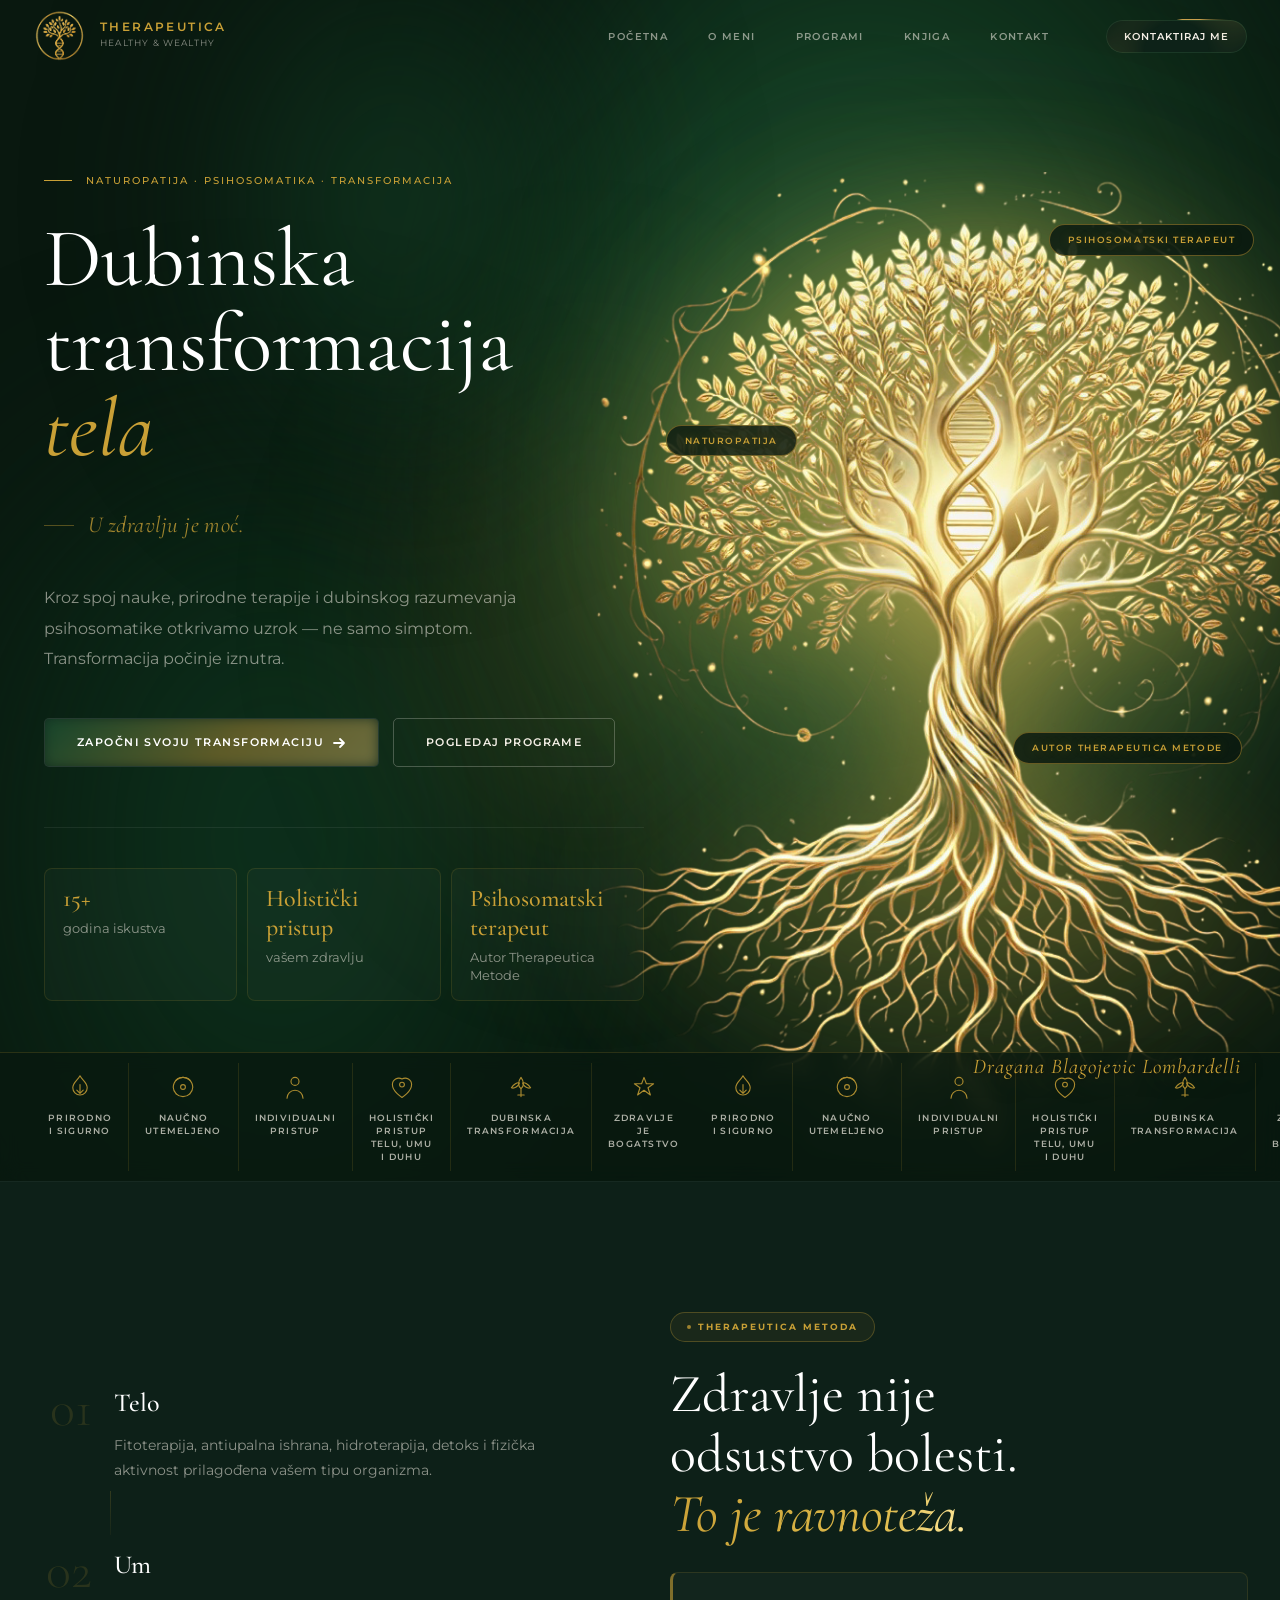
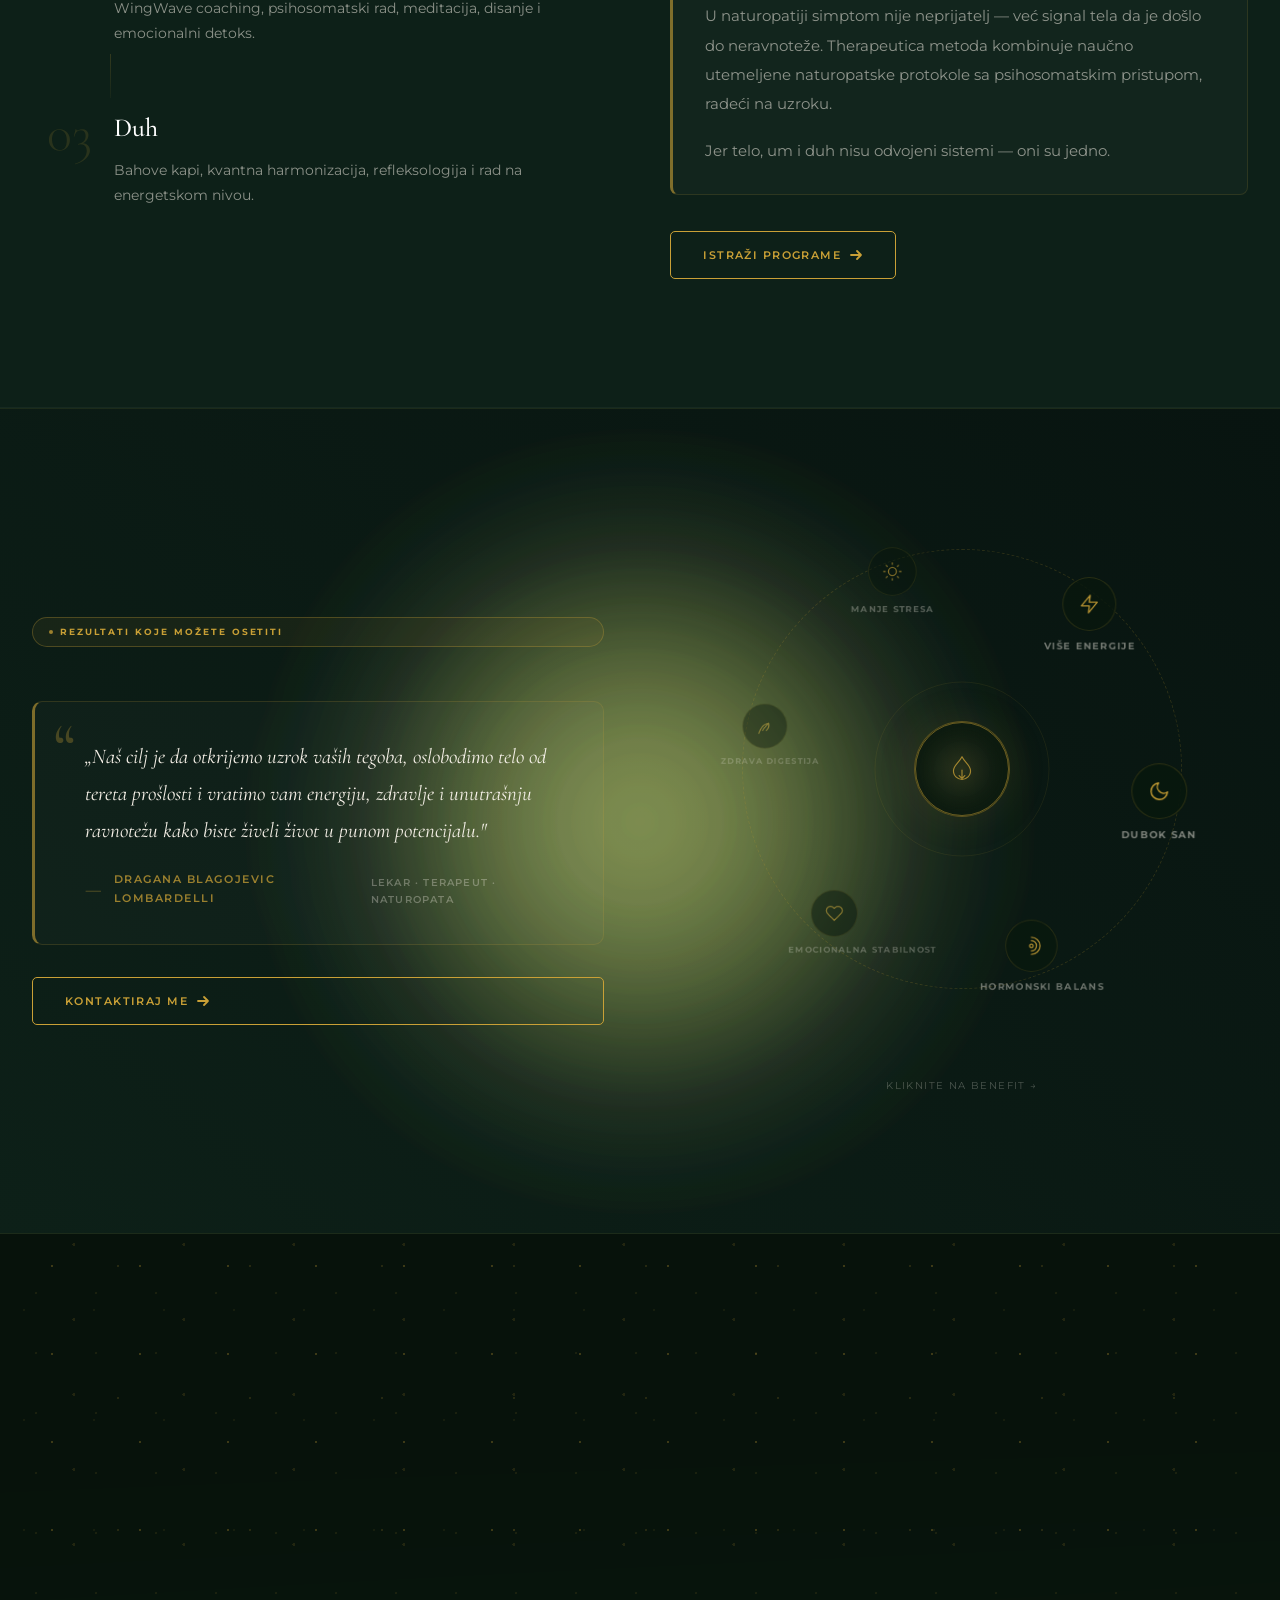
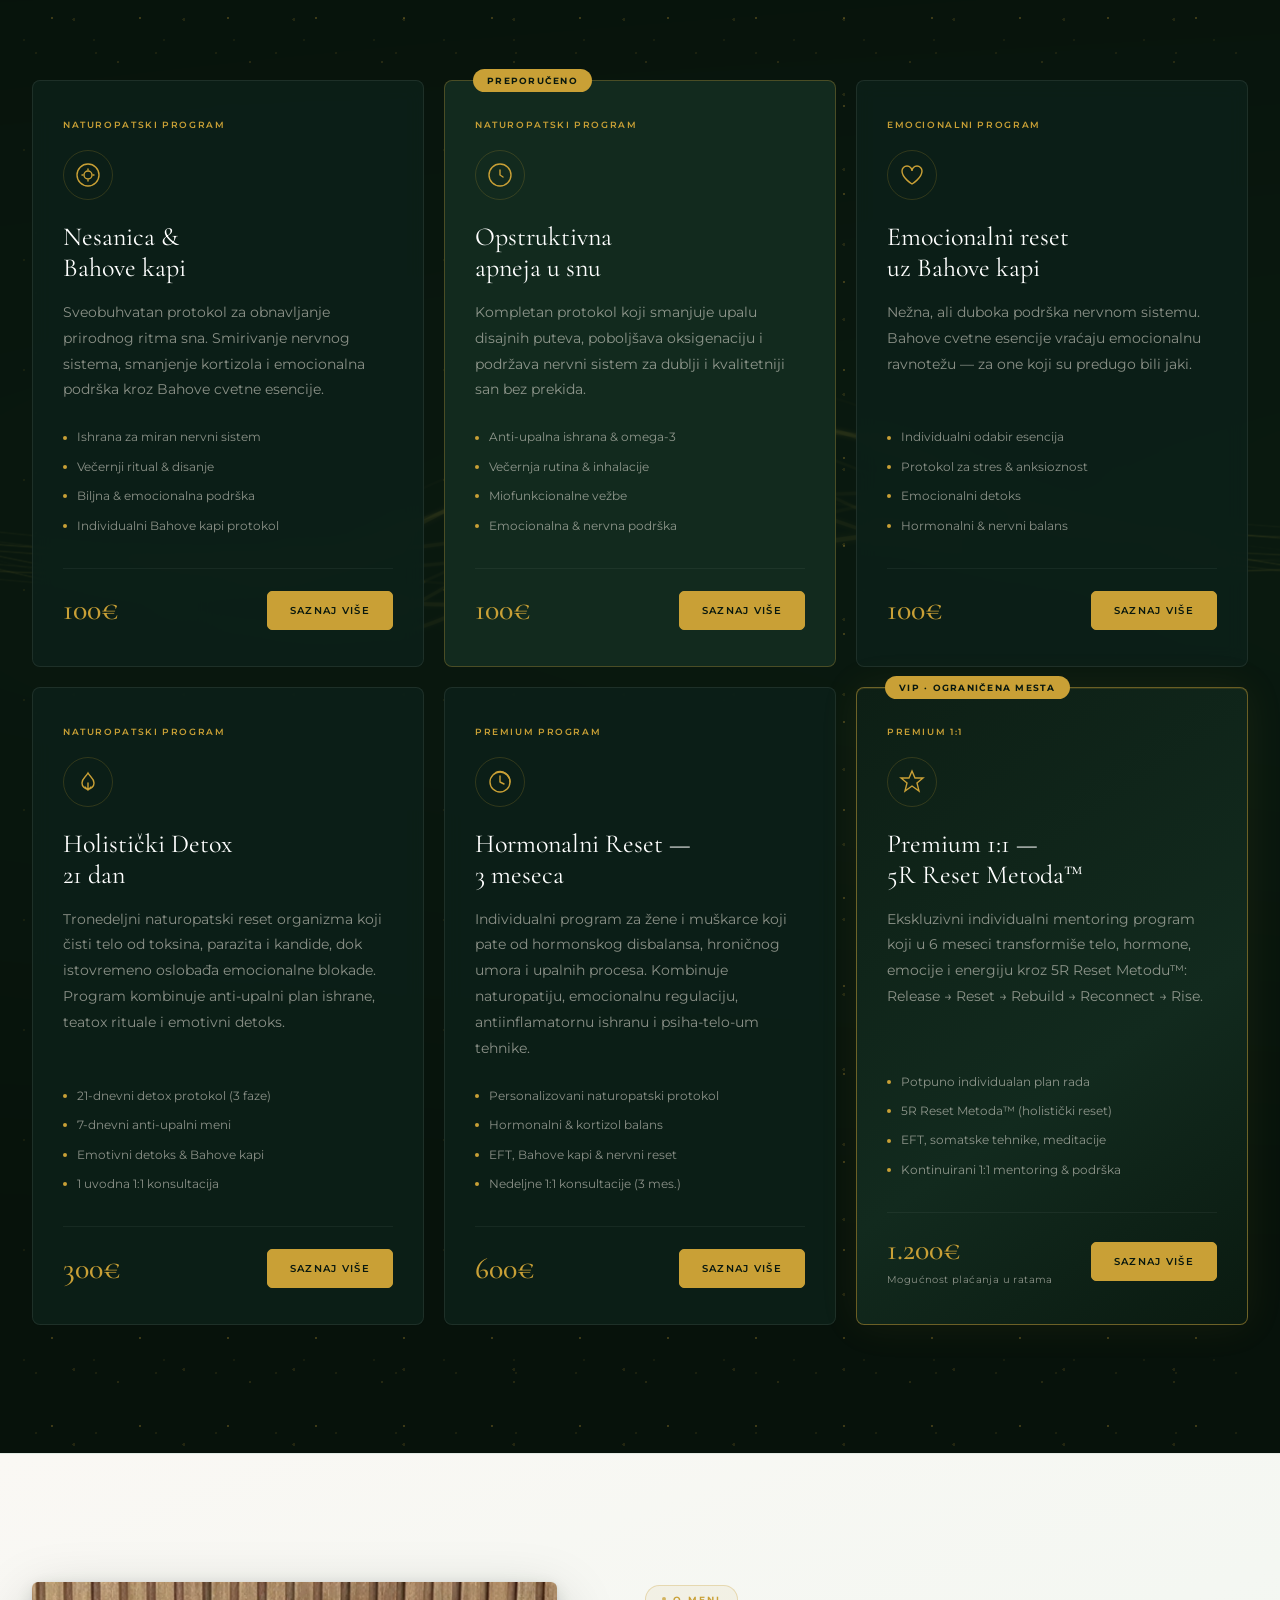
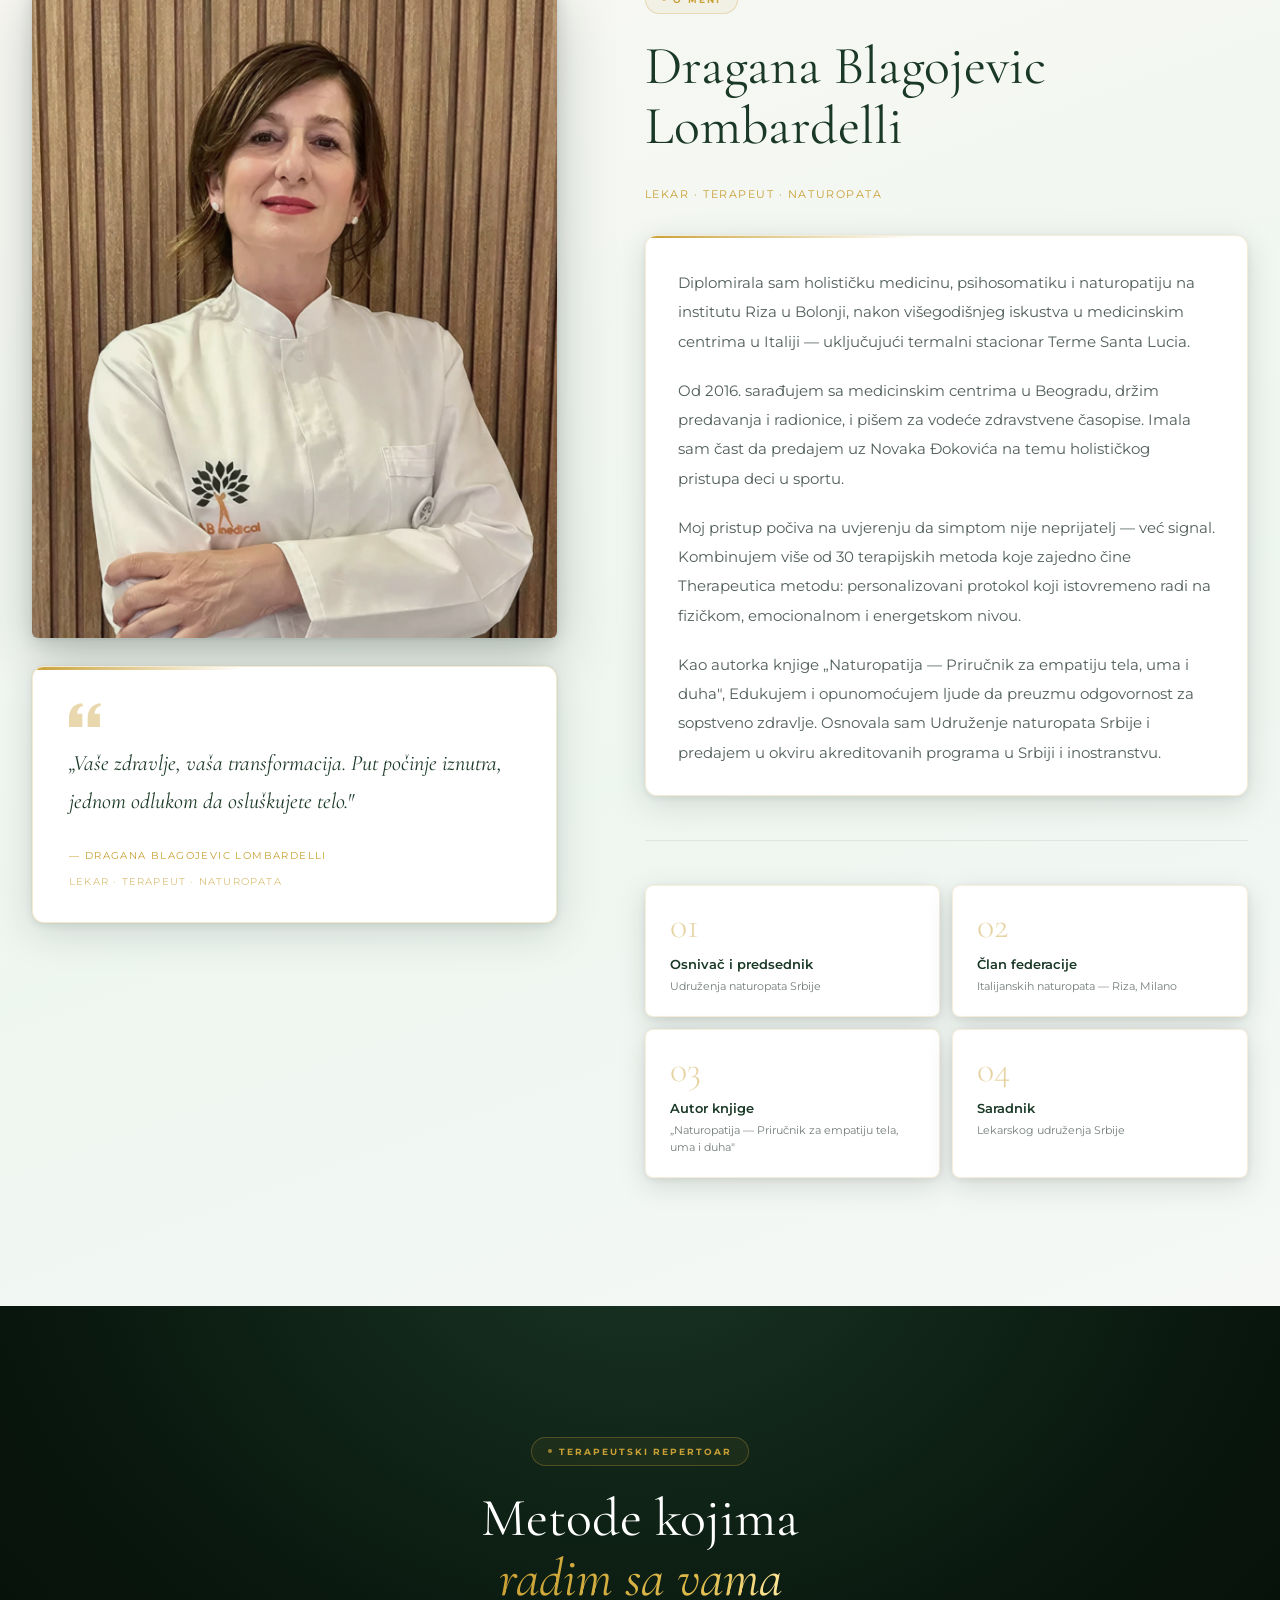
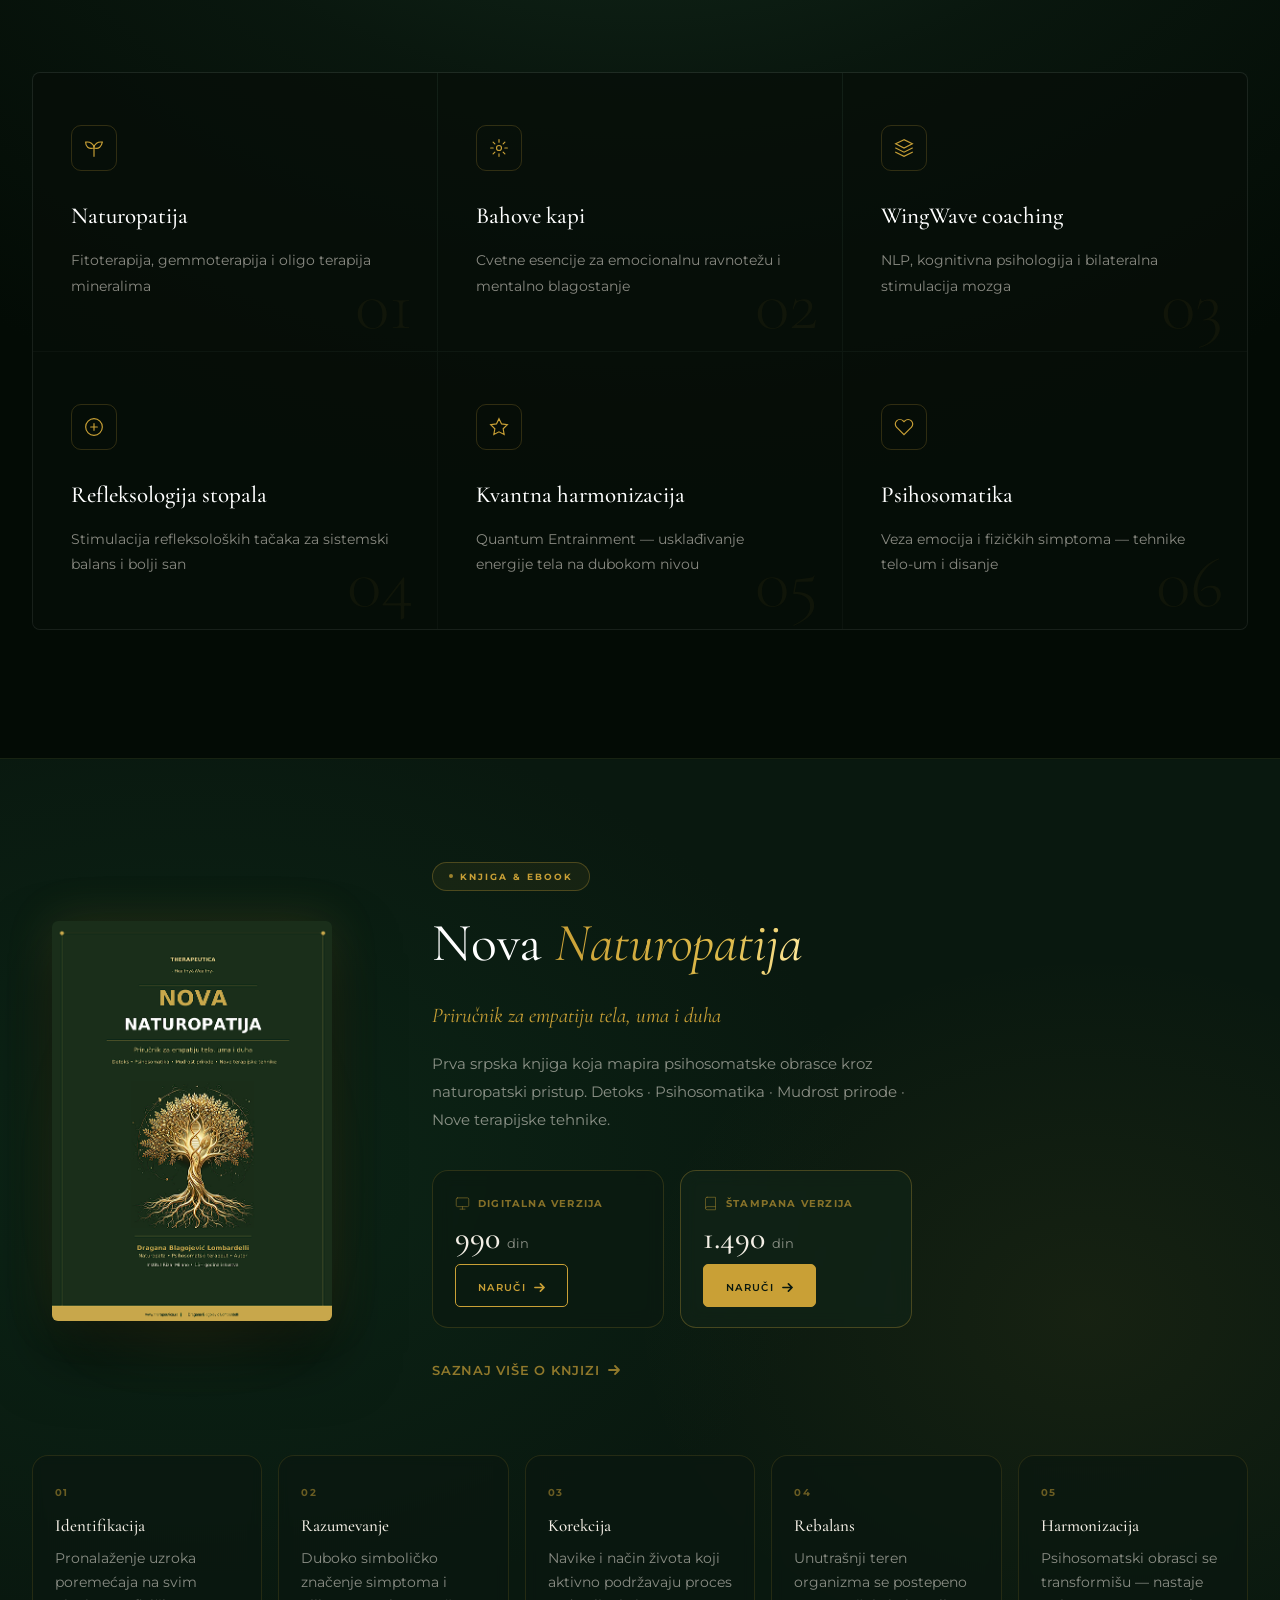
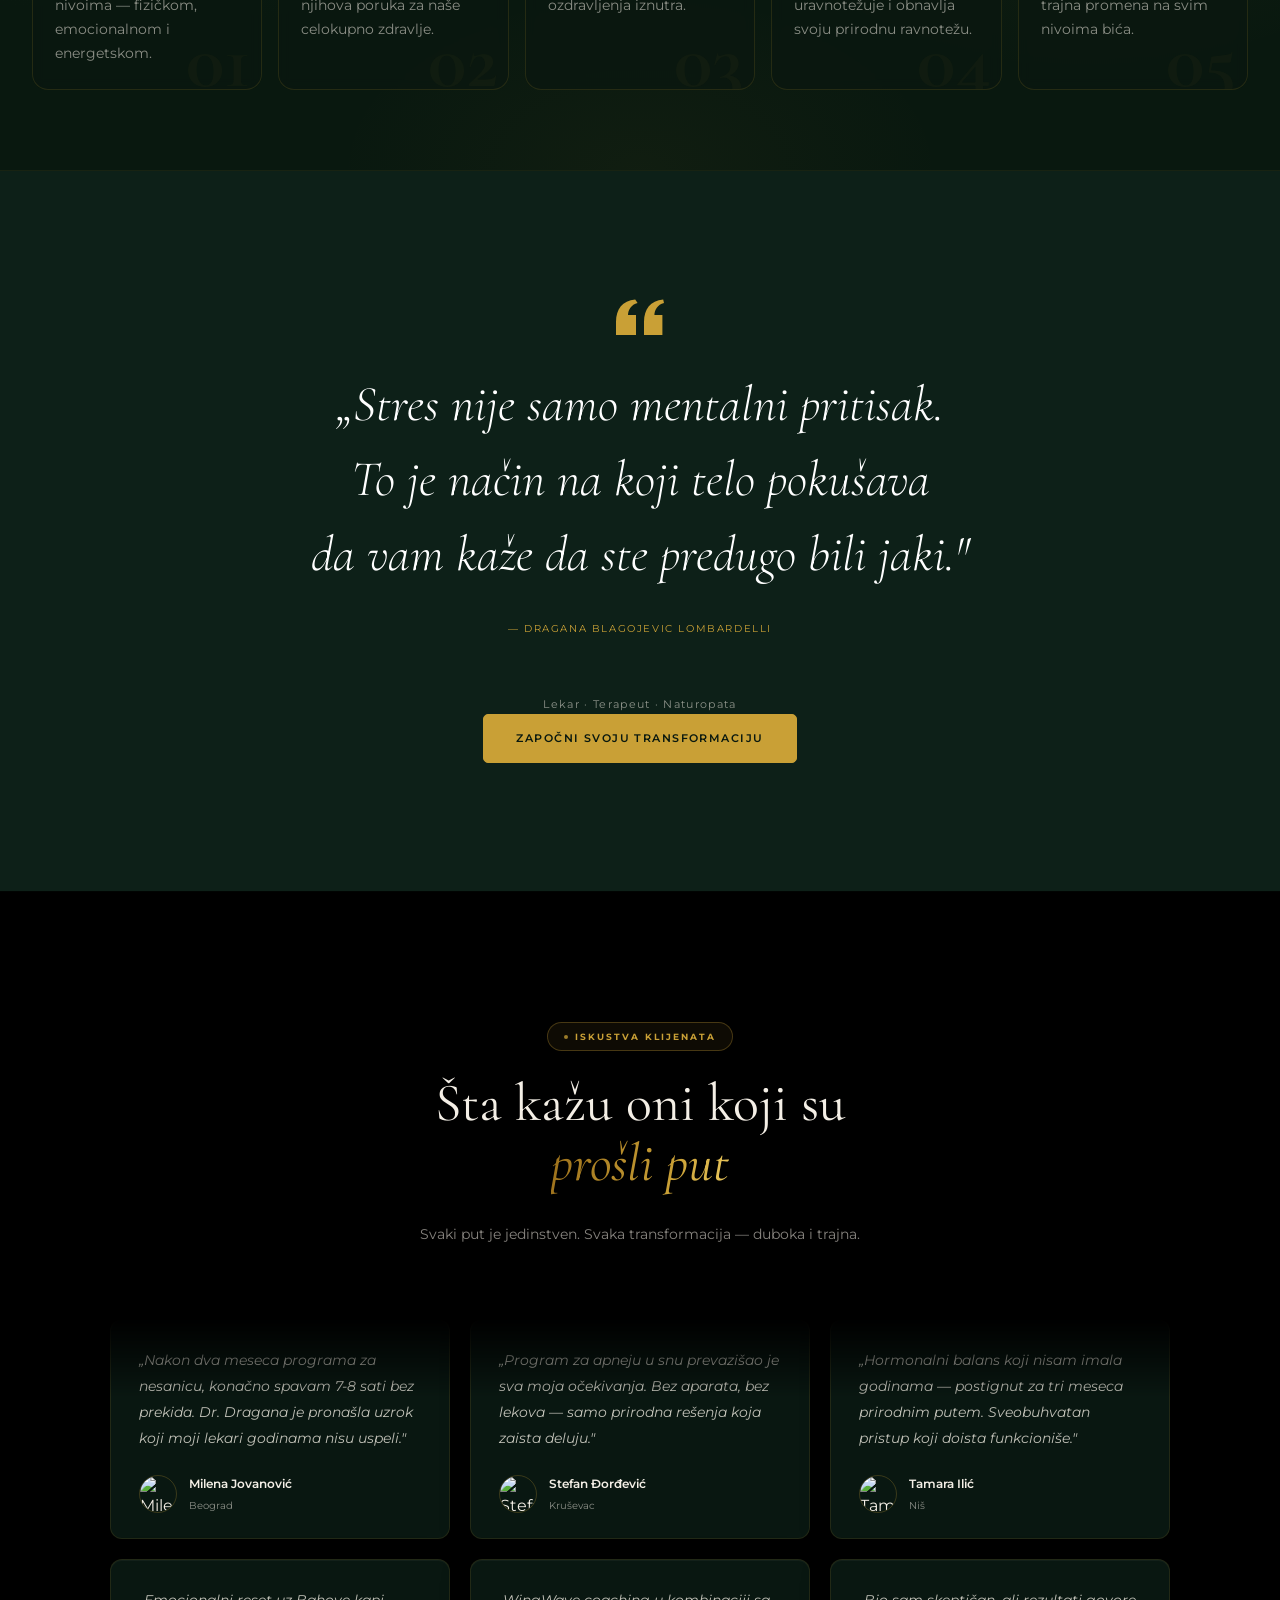
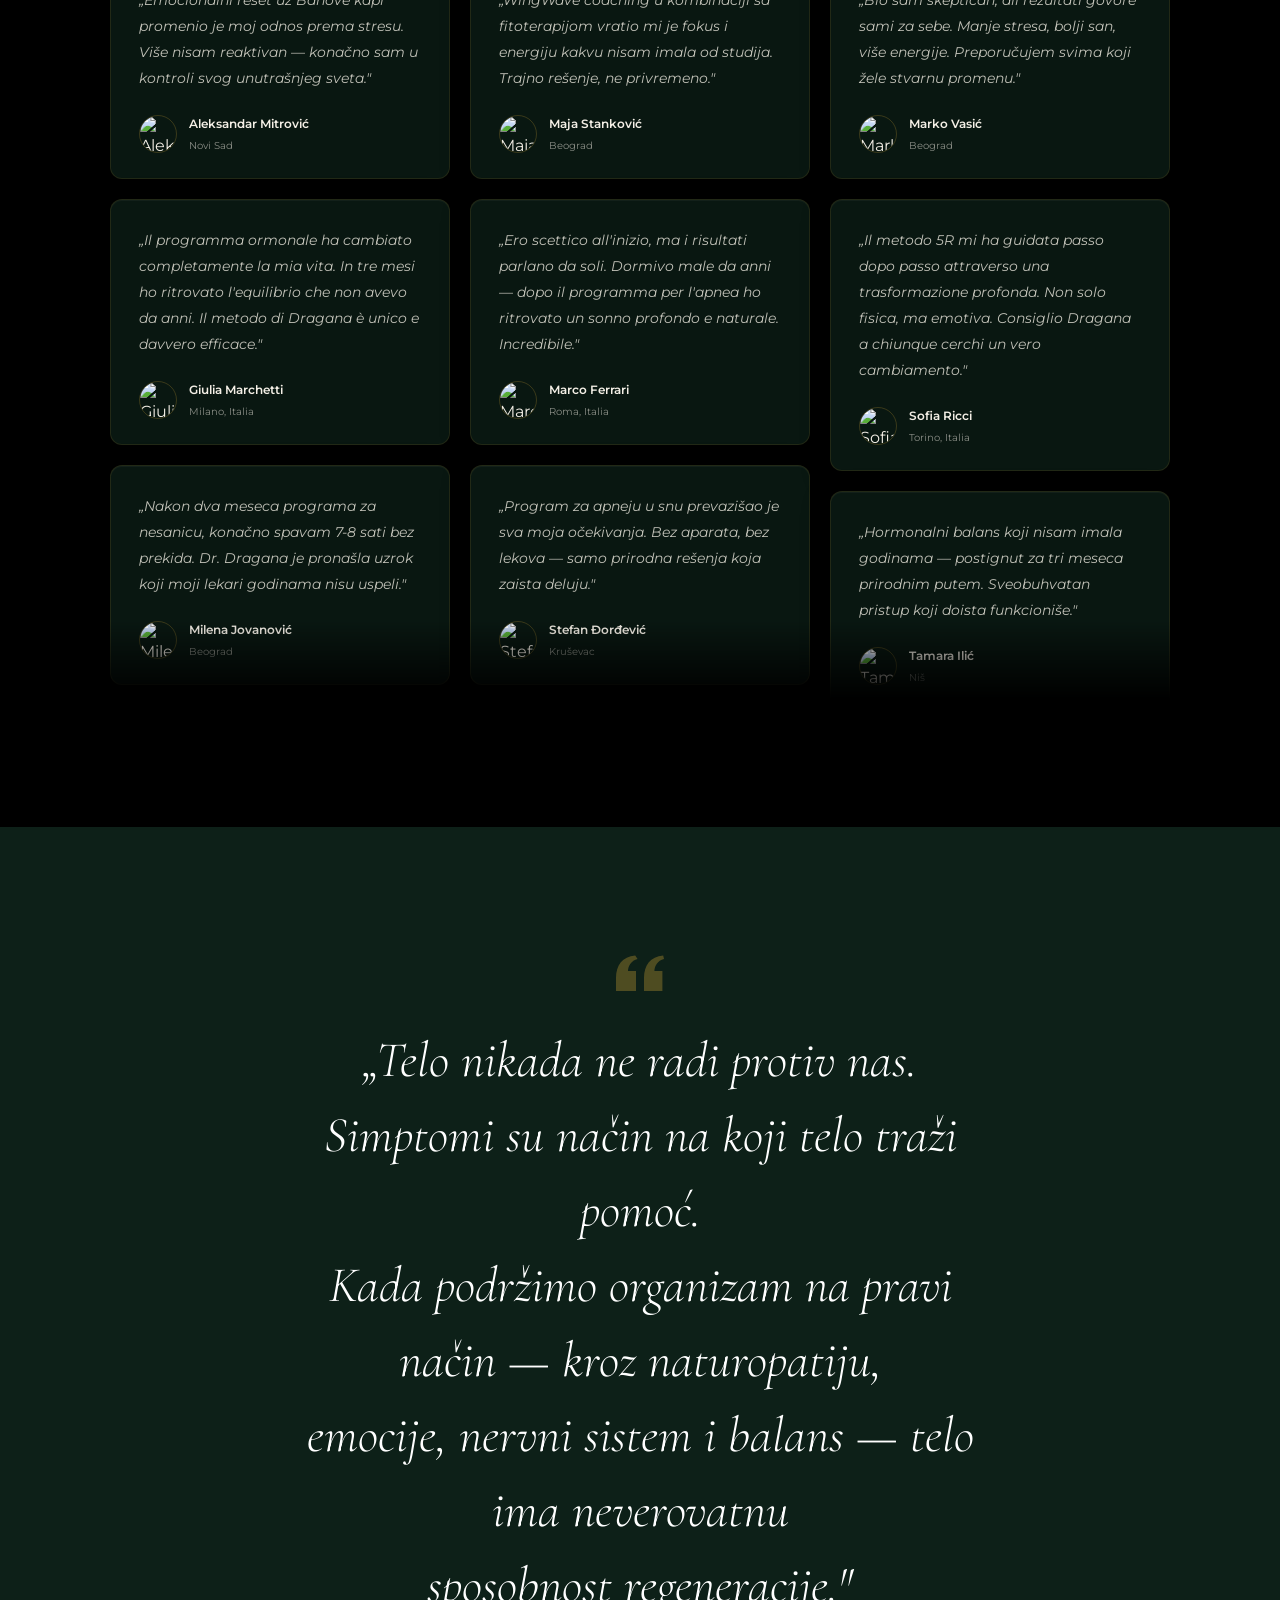
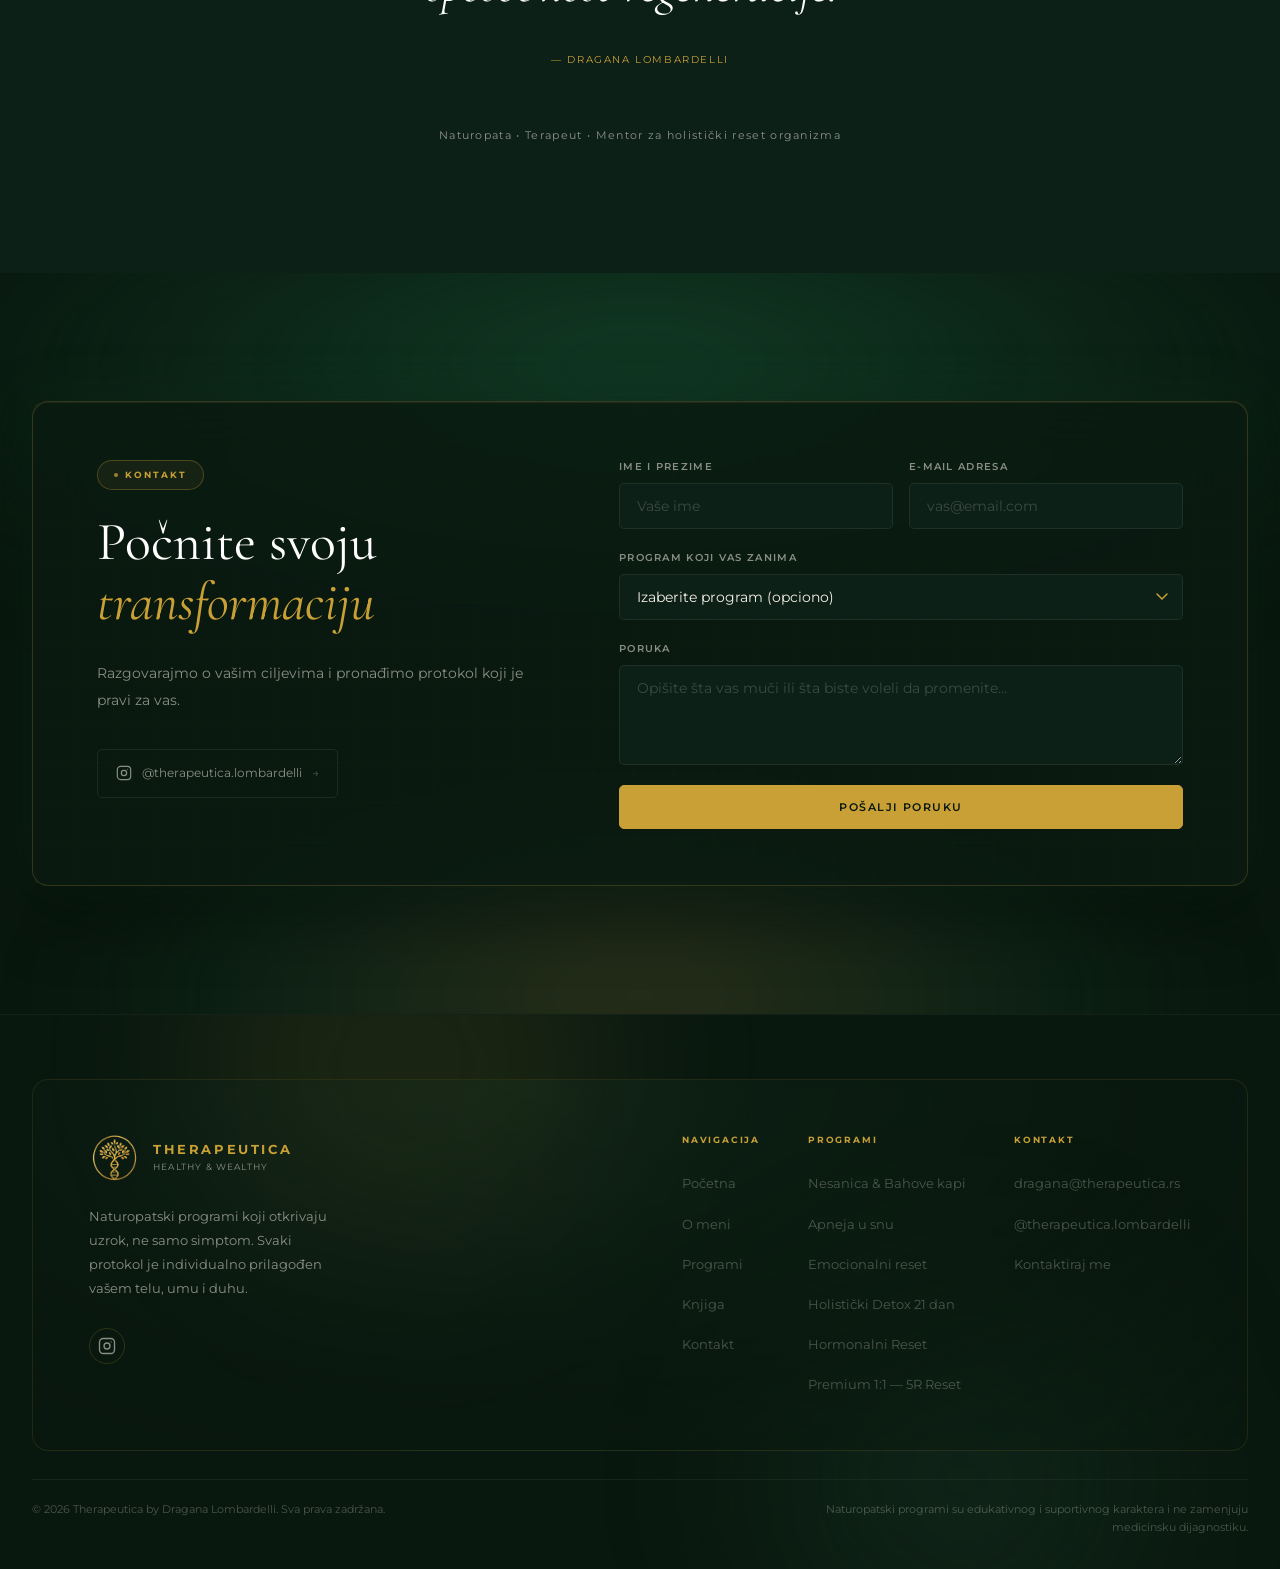
==== commit 141584ef: "Order modal: real Web3Forms email, single-email form, sign-in-card-2 style - Rebuild initOrderModal(" ====
--- a/index.html
+++ b/index.html
@@ -1293,79 +1293,62 @@
     </div>
   </footer>
 
-  <script src="js/main.js"></script>
-
   <!-- ══════════ ORDER MODAL ══════════ -->
   <div id="orderModal" class="order-modal" role="dialog" aria-modal="true" aria-label="Naruči knjigu" aria-hidden="true">
     <div class="order-modal__overlay" id="orderOverlay"></div>
     <div class="order-modal__wrap">
-    <div class="order-modal__card" id="orderCard">
-      <!-- Animated gold border beams -->
-      <div class="order-beams" aria-hidden="true">
-        <span class="order-beam order-beam--t"></span>
-        <span class="order-beam order-beam--r"></span>
-        <span class="order-beam order-beam--b"></span>
-        <span class="order-beam order-beam--l"></span>
-      </div>
-      <!-- Close -->
-      <button class="order-modal__close" id="orderClose" aria-label="Zatvori">
-        <svg width="16" height="16" viewBox="0 0 16 16" fill="none" stroke="currentColor" stroke-width="2" stroke-linecap="round"><path d="M2 2l12 12M14 2L2 14"/></svg>
-      </button>
-      <!-- Header -->
-      <div class="order-modal__head">
-        <span class="section-label">Nova Naturopatija</span>
-        <h3 class="order-modal__title">Naruči knjigu</h3>
-        <p class="order-modal__sub">Izaberite format i unesite vaše podatke — kontaktiraćemo vas u roku od 24h.</p>
-      </div>
-      <!-- Body: format + form (hidden when showing success) -->
-      <div id="orderBody">
+      <div class="order-modal__card" id="orderCard">
+        <div class="order-modal__grid" aria-hidden="true"></div>
+        <span class="order-corner order-corner--tl" aria-hidden="true"></span>
+        <span class="order-corner order-corner--tr" aria-hidden="true"></span>
+        <span class="order-corner order-corner--br" aria-hidden="true"></span>
+        <span class="order-corner order-corner--bl" aria-hidden="true"></span>
+        <div class="order-beams" aria-hidden="true">
+          <span class="order-beam order-beam--t"></span>
+          <span class="order-beam order-beam--r"></span>
+          <span class="order-beam order-beam--b"></span>
+          <span class="order-beam order-beam--l"></span>
+        </div>
+        <button class="order-modal__close" id="orderClose" aria-label="Zatvori">
+          <svg width="14" height="14" viewBox="0 0 14 14" fill="none" stroke="currentColor" stroke-width="2" stroke-linecap="round"><path d="M1 1l12 12M13 1L1 13"/></svg>
+        </button>
+        <div class="order-modal__logo-wrap" aria-hidden="true">
+          <img src="assets/logo.png" alt="" />
+        </div>
+        <div class="order-modal__head">
+          <h3 class="order-modal__title">Naruči Knjigu</h3>
+          <p class="order-modal__sub">Unesite email — poslaćemo uputstva za plaćanje u roku od 24h.</p>
+        </div>
         <div class="order-format" id="orderFormat">
-          <button class="order-format__opt" data-fmt="digital" type="button">
-            <svg width="16" height="16" viewBox="0 0 24 24" fill="none" stroke="currentColor" stroke-width="1.8" stroke-linecap="round" stroke-linejoin="round"><rect x="5" y="2" width="14" height="20" rx="2"/><path d="M12 18h.01"/></svg>
-            <span>Ebook <em>990 din</em></span>
-          </button>
-          <button class="order-format__opt" data-fmt="print" type="button">
-            <svg width="16" height="16" viewBox="0 0 24 24" fill="none" stroke="currentColor" stroke-width="1.8" stroke-linecap="round" stroke-linejoin="round"><path d="M4 7V4h16v3"/><path d="M9 20H4v-5h16v5h-5"/><path d="M9 14v-4h6v4"/></svg>
-            <span>Štampana <em>1.490 din</em></span>
-          </button>
+          <button class="order-format__opt order-format__opt--active" data-fmt="digital" type="button">Ebook<em>990 din</em></button>
+          <button class="order-format__opt" data-fmt="print" type="button">Štampana<em>1.490 din</em></button>
         </div>
         <form class="order-form" id="orderForm" novalidate>
           <div class="order-field">
             <div class="order-field__icon">
-              <svg width="15" height="15" viewBox="0 0 24 24" fill="none" stroke="currentColor" stroke-width="1.8" stroke-linecap="round" stroke-linejoin="round"><path d="M20 21v-2a4 4 0 0 0-4-4H8a4 4 0 0 0-4 4v2"/><circle cx="12" cy="7" r="4"/></svg>
-            </div>
-            <input type="text" id="orderName" placeholder="Ime i prezime" autocomplete="name" required />
-          </div>
-          <div class="order-field">
-            <div class="order-field__icon">
               <svg width="15" height="15" viewBox="0 0 24 24" fill="none" stroke="currentColor" stroke-width="1.8" stroke-linecap="round" stroke-linejoin="round"><path d="M4 4h16c1.1 0 2 .9 2 2v12c0 1.1-.9 2-2 2H4c-1.1 0-2-.9-2-2V6c0-1.1.9-2 2-2z"/><polyline points="22,6 12,13 2,6"/></svg>
             </div>
-            <input type="email" id="orderEmail" placeholder="Email adresa" autocomplete="email" required />
-          </div>
-          <div class="order-field">
-            <div class="order-field__icon">
-              <svg width="15" height="15" viewBox="0 0 24 24" fill="none" stroke="currentColor" stroke-width="1.8" stroke-linecap="round" stroke-linejoin="round"><path d="M22 16.92v3a2 2 0 0 1-2.18 2 19.79 19.79 0 0 1-8.63-3.07A19.5 19.5 0 0 1 4.69 12 19.79 19.79 0 0 1 1.61 3.44 2 2 0 0 1 3.6 1.26h3a2 2 0 0 1 2 1.72c.127.96.361 1.903.7 2.81a2 2 0 0 1-.45 2.11L7.91 8.96a16 16 0 0 0 6.29 6.29l.91-.91a2 2 0 0 1 2.11-.45c.907.339 1.85.573 2.81.7A2 2 0 0 1 22 16.92z"/></svg>
-            </div>
-            <input type="tel" id="orderPhone" placeholder="Broj telefona (opciono)" autocomplete="tel" />
-          </div>
+            <input type="email" id="orderEmail" placeholder="Vaša email adresa" autocomplete="email" required />
+          </div>
+          <p class="order-error" id="orderError" hidden>Molimo unesite validnu email adresu.</p>
           <button type="submit" class="order-submit" id="orderSubmit">
-            <span class="order-submit__text">Pošalji narudžbinu</span>
-            <span class="order-submit__loading" hidden>
-              <span class="order-submit__spinner" aria-hidden="true"></span>
-            </span>
+            <span class="order-submit__shimmer" aria-hidden="true"></span>
+            <span class="order-submit__text">Naruči</span>
+            <svg class="order-submit__arrow" width="14" height="14" viewBox="0 0 12 12" fill="none" stroke="currentColor" stroke-width="1.8" stroke-linecap="round" stroke-linejoin="round" aria-hidden="true"><path d="M1 6h10M7 2l4 4-4 4"/></svg>
+            <span class="order-submit__spinner" aria-hidden="true" hidden></span>
           </button>
         </form>
-      </div>
-      <!-- Success state -->
-      <div class="order-success" id="orderSuccess" hidden>
-        <div class="order-success__icon">
-          <svg width="28" height="28" viewBox="0 0 24 24" fill="none" stroke="currentColor" stroke-width="2.2" stroke-linecap="round" stroke-linejoin="round"><polyline points="20 6 9 17 4 12"/></svg>
-        </div>
-        <h4 class="order-success__title">Narudžbina primljena!</h4>
-        <p class="order-success__msg">Kontaktiraćemo vas na unetoj email adresi u roku od 24h sa uputstvima za plaćanje i preuzimanje.</p>
-      </div>
-    </div>
+        <div class="order-success" id="orderSuccess" hidden>
+          <div class="order-success__icon">
+            <svg width="26" height="26" viewBox="0 0 24 24" fill="none" stroke="currentColor" stroke-width="2.2" stroke-linecap="round" stroke-linejoin="round"><polyline points="20 6 9 17 4 12"/></svg>
+          </div>
+          <h4 class="order-success__title">Narudžbina primljena!</h4>
+          <p class="order-success__msg">Poslaćemo vam uputstva za plaćanje na unetoj email adresi u roku od 24h.</p>
+        </div>
+      </div>
     </div>
   </div>
+
+  <script src="js/main.js"></script>
 </body>
 </html>
--- a/css/style.css
+++ b/css/style.css
@@ -631,7 +631,9 @@
 
 .hero__left {
   max-width: 600px;
-}
+  position: relative;
+}
+.hero__left > * { position: relative; z-index: 1; }
 
 /* Hero left */
 .hero__kicker {
@@ -2503,6 +2505,19 @@
   .hero__tree { height: 100%; width: auto; mix-blend-mode: normal; }
   .hero__inner    { padding: 80px 20px 140px; position: relative; z-index: 2; }
   .hero__h1       { font-size: clamp(42px, 10vw, 60px); }
+
+  /* Hero text mask on mobile: soft blob behind kicker and tagline */
+  .hero__kicker::before,
+  .hero__tagline::before {
+    content: '';
+    position: absolute;
+    inset: -18px -36px;
+    background: rgba(9,19,13,0.86);
+    filter: blur(36px);
+    border-radius: 50%;
+    pointer-events: none;
+    z-index: -1;
+  }
   .hero__trust    { grid-template-columns: 1fr; gap: 8px; }
   .hero__actions  { flex-wrap: wrap; }
   .creds          { grid-template-columns: 1fr; }
@@ -4506,45 +4521,34 @@
 
 /* ══════════════════════════════ ORDER MODAL ══════════════════════════════ */
 .order-modal {
-  position: fixed;
-  inset: 0;
-  z-index: 9000;
-  display: flex;
-  align-items: center;
-  justify-content: center;
+  position: fixed; inset: 0; z-index: 9000;
+  display: flex; align-items: center; justify-content: center;
   padding: 20px;
+  opacity: 0; pointer-events: none;
+  transition: opacity 0.3s ease;
+}
+.order-modal.is-open { opacity: 1; pointer-events: all; }
+.order-modal__overlay {
+  position: absolute; inset: 0;
+  background: rgba(4,10,6,0.9);
+  backdrop-filter: blur(12px); -webkit-backdrop-filter: blur(12px);
+}
+.order-modal__wrap {
+  position: relative; z-index: 1;
+  width: min(400px, 100%);
+  transform: translateY(24px) scale(0.96);
   opacity: 0;
-  pointer-events: none;
-  transition: opacity 0.3s ease;
-}
-.order-modal.is-open {
-  opacity: 1;
-  pointer-events: all;
-}
-.order-modal__overlay {
-  position: absolute;
-  inset: 0;
-  background: rgba(4,10,6,0.88);
-  backdrop-filter: blur(10px);
-  -webkit-backdrop-filter: blur(10px);
-}
-.order-modal__wrap {
-  position: relative;
-  z-index: 1;
-  width: min(420px, 100%);
-  transform: translateY(20px) scale(0.97);
-  transition: transform 0.4s cubic-bezier(0.16,1,0.3,1);
-}
-.order-modal.is-open .order-modal__wrap { transform: none; }
+  transition: transform 0.45s cubic-bezier(0.16,1,0.3,1), opacity 0.35s ease;
+}
+.order-modal.is-open .order-modal__wrap { transform: none; opacity: 1; }
 
 .order-modal__card {
   position: relative;
-  background: rgba(9,20,14,0.94);
-  backdrop-filter: blur(24px);
-  -webkit-backdrop-filter: blur(24px);
-  border: 1px solid rgba(201,160,54,0.22);
+  background: rgba(9,20,14,0.96);
+  backdrop-filter: blur(28px); -webkit-backdrop-filter: blur(28px);
+  border: 1px solid rgba(255,255,255,0.06);
   border-radius: 22px;
-  padding: 40px 36px 36px;
+  padding: 40px 32px 34px;
   overflow: hidden;
   --om-gx: 50%; --om-gy: 50%;
   --om-tilt-x: 0deg; --om-tilt-y: 0deg;
@@ -4553,264 +4557,159 @@
 }
 .order-modal__card::before {
   content: '';
-  position: absolute;
-  top: 0; left: 0; right: 0;
-  height: 1px;
-  background: linear-gradient(90deg, transparent 5%, rgba(201,160,54,0.75) 50%, transparent 95%);
-  pointer-events: none;
-  z-index: 2;
+  position: absolute; top: 0; left: 0; right: 0; height: 1px;
+  background: linear-gradient(90deg, transparent 5%, rgba(201,160,54,0.7) 50%, transparent 95%);
+  z-index: 2; pointer-events: none;
 }
 .order-modal__card::after {
   content: '';
-  position: absolute;
-  inset: 0;
-  background: radial-gradient(circle 200px at var(--om-gx) var(--om-gy), rgba(201,160,54,0.07) 0%, transparent 70%);
-  pointer-events: none;
-  z-index: 0;
-}
-
-/* Traveling beams */
-.order-beams {
-  position: absolute;
-  inset: -1px;
-  border-radius: 22px;
-  overflow: hidden;
-  pointer-events: none;
-  z-index: 1;
-}
-.order-beam {
-  position: absolute;
-  border-radius: 2px;
-}
-.order-beam--t {
-  top: 0; height: 2px; width: 45%;
-  background: linear-gradient(90deg, transparent, rgba(201,160,54,0.95), transparent);
-  animation: ob-t 3.5s ease-in-out infinite;
-}
-.order-beam--r {
-  right: 0; width: 2px; height: 45%;
-  background: linear-gradient(180deg, transparent, rgba(201,160,54,0.95), transparent);
-  animation: ob-r 3.5s ease-in-out infinite 0.875s;
-}
-.order-beam--b {
-  bottom: 0; height: 2px; width: 45%;
-  background: linear-gradient(90deg, transparent, rgba(201,160,54,0.95), transparent);
-  animation: ob-b 3.5s ease-in-out infinite 1.75s;
-}
-.order-beam--l {
-  left: 0; width: 2px; height: 45%;
-  background: linear-gradient(180deg, transparent, rgba(201,160,54,0.95), transparent);
-  animation: ob-l 3.5s ease-in-out infinite 2.625s;
-}
-@keyframes ob-t {
-  0% { left: -45%; opacity: 0; }
-  15% { opacity: 1; }
-  85% { opacity: 1; }
-  100% { left: 100%; opacity: 0; }
-}
-@keyframes ob-r {
-  0% { top: -45%; opacity: 0; }
-  15% { opacity: 1; }
-  85% { opacity: 1; }
-  100% { top: 100%; opacity: 0; }
-}
-@keyframes ob-b {
-  0% { right: -45%; opacity: 0; }
-  15% { opacity: 1; }
-  85% { opacity: 1; }
-  100% { right: 100%; opacity: 0; }
-}
-@keyframes ob-l {
-  0% { bottom: -45%; opacity: 0; }
-  15% { opacity: 1; }
-  85% { opacity: 1; }
-  100% { bottom: 100%; opacity: 0; }
-}
+  position: absolute; inset: 0;
+  background: radial-gradient(circle 180px at var(--om-gx) var(--om-gy), rgba(201,160,54,0.06) 0%, transparent 70%);
+  pointer-events: none; z-index: 0;
+}
+
+/* Grid pattern (sign-in-card-2 style) */
+.order-modal__grid {
+  position: absolute; inset: 0; border-radius: 22px;
+  pointer-events: none; z-index: 0; opacity: 0.025;
+  background-image:
+    linear-gradient(rgba(255,255,255,0.5) 0.5px, transparent 0.5px),
+    linear-gradient(90deg, rgba(255,255,255,0.5) 0.5px, transparent 0.5px);
+  background-size: 32px 32px;
+}
+
+/* Corner glow spots */
+.order-corner { position: absolute; border-radius: 50%; pointer-events: none; z-index: 3; }
+.order-corner--tl { top: 0; left: 0; width: 5px; height: 5px; background: rgba(201,160,54,0.5); filter: blur(1px); animation: om-cpulse 2s ease-in-out infinite; }
+.order-corner--tr { top: 0; right: 0; width: 8px; height: 8px; background: rgba(201,160,54,0.65); filter: blur(2px); animation: om-cpulse 2.4s ease-in-out infinite 0.5s; }
+.order-corner--br { bottom: 0; right: 0; width: 8px; height: 8px; background: rgba(201,160,54,0.65); filter: blur(2px); animation: om-cpulse 2.2s ease-in-out infinite 1s; }
+.order-corner--bl { bottom: 0; left: 0; width: 5px; height: 5px; background: rgba(201,160,54,0.5); filter: blur(1px); animation: om-cpulse 2.3s ease-in-out infinite 1.5s; }
+@keyframes om-cpulse { 0%,100% { opacity: 0.2; transform: scale(1); } 50% { opacity: 0.55; transform: scale(1.4); } }
+
+/* Traveling border beams (white like sign-in-card-2) */
+.order-beams { position: absolute; inset: -1px; border-radius: 22px; overflow: hidden; pointer-events: none; z-index: 1; }
+.order-beam { position: absolute; border-radius: 2px; }
+.order-beam--t { top: 0; height: 2px; width: 50%; background: linear-gradient(90deg, transparent, rgba(255,255,255,0.75), transparent); animation: ob-t 2.8s ease-in-out infinite; }
+.order-beam--r { right: 0; width: 2px; height: 50%; background: linear-gradient(180deg, transparent, rgba(255,255,255,0.75), transparent); animation: ob-r 2.8s ease-in-out infinite 0.7s; }
+.order-beam--b { bottom: 0; height: 2px; width: 50%; background: linear-gradient(90deg, transparent, rgba(255,255,255,0.75), transparent); animation: ob-b 2.8s ease-in-out infinite 1.4s; }
+.order-beam--l { left: 0; width: 2px; height: 50%; background: linear-gradient(180deg, transparent, rgba(255,255,255,0.75), transparent); animation: ob-l 2.8s ease-in-out infinite 2.1s; }
+@keyframes ob-t { 0% { left: -50%; opacity: 0; } 15% { opacity: 1; } 85% { opacity: 1; } 100% { left: 100%; opacity: 0; } }
+@keyframes ob-r { 0% { top: -50%; opacity: 0; } 15% { opacity: 1; } 85% { opacity: 1; } 100% { top: 100%; opacity: 0; } }
+@keyframes ob-b { 0% { right: -50%; opacity: 0; } 15% { opacity: 1; } 85% { opacity: 1; } 100% { right: 100%; opacity: 0; } }
+@keyframes ob-l { 0% { bottom: -50%; opacity: 0; } 15% { opacity: 1; } 85% { opacity: 1; } 100% { bottom: 100%; opacity: 0; } }
 
 /* Close */
 .order-modal__close {
-  position: absolute;
-  top: 16px; right: 16px;
-  width: 32px; height: 32px;
-  border: 1px solid rgba(201,160,54,0.22);
-  border-radius: 50%;
-  background: rgba(201,160,54,0.06);
-  color: rgba(244,239,230,0.5);
-  cursor: pointer;
+  position: absolute; top: 16px; right: 16px; z-index: 10;
+  width: 30px; height: 30px; border-radius: 50%;
+  background: rgba(255,255,255,0.06); border: 1px solid rgba(255,255,255,0.1);
+  color: rgba(244,239,230,0.45); cursor: pointer;
   display: flex; align-items: center; justify-content: center;
   transition: background 0.2s, color 0.2s, border-color 0.2s;
-  z-index: 10;
-}
-.order-modal__close:hover {
-  background: rgba(201,160,54,0.14);
-  color: var(--warm);
-  border-color: rgba(201,160,54,0.45);
-}
+}
+.order-modal__close:hover { background: rgba(201,160,54,0.12); color: var(--gold); border-color: rgba(201,160,54,0.35); }
+
+/* Logo mark */
+.order-modal__logo-wrap {
+  width: 40px; height: 40px; border-radius: 50%;
+  border: 1px solid rgba(255,255,255,0.1); background: rgba(255,255,255,0.04);
+  display: flex; align-items: center; justify-content: center;
+  margin: 0 auto 18px; position: relative; z-index: 1; overflow: hidden;
+}
+.order-modal__logo-wrap img { width: 22px; height: 22px; object-fit: contain; opacity: 0.82; }
+.order-modal__logo-wrap::after { content: ''; position: absolute; inset: 0; background: linear-gradient(135deg, rgba(255,255,255,0.08), transparent); }
 
 /* Header */
-.order-modal__body, .order-success { position: relative; z-index: 2; }
-.order-modal__head {
-  text-align: center;
-  margin-bottom: 26px;
-}
-.order-modal__logo {
-  width: 38px; height: 38px;
-  object-fit: contain;
-  margin: 0 auto 14px;
-  display: block;
-  opacity: 0.8;
-}
+.order-modal__head { text-align: center; margin-bottom: 24px; position: relative; z-index: 1; }
 .order-modal__title {
-  font-family: var(--serif);
-  font-size: 26px;
-  font-weight: 300;
-  color: var(--warm);
-  margin-bottom: 4px;
-  line-height: 1.2;
-}
-.order-modal__title em { font-style: italic; color: var(--gold); }
-.order-modal__sub {
-  font-size: 10px;
-  font-weight: 700;
-  letter-spacing: 0.14em;
-  text-transform: uppercase;
-  color: rgba(244,239,230,0.32);
-}
+  font-family: var(--serif); font-size: 22px; font-weight: 400;
+  background: linear-gradient(180deg, var(--warm) 0%, rgba(244,239,230,0.75) 100%);
+  -webkit-background-clip: text; -webkit-text-fill-color: transparent; background-clip: text;
+  margin-bottom: 6px;
+}
+.order-modal__sub { font-size: 12px; color: rgba(244,239,230,0.42); line-height: 1.55; }
 
 /* Format toggle */
 .order-format {
-  display: grid;
-  grid-template-columns: 1fr 1fr;
-  gap: 8px;
-  margin-bottom: 22px;
+  display: grid; grid-template-columns: 1fr 1fr; gap: 8px; margin-bottom: 20px;
+  position: relative; z-index: 1;
 }
 .order-format__opt {
-  display: flex;
-  align-items: center;
-  gap: 7px;
-  padding: 10px 12px;
-  border: 1px solid rgba(201,160,54,0.16);
-  border-radius: 10px;
-  background: rgba(201,160,54,0.04);
-  color: rgba(244,239,230,0.4);
-  font-size: 11px;
-  font-weight: 600;
-  letter-spacing: 0.03em;
-  cursor: pointer;
-  transition: border-color 0.25s, background 0.25s, color 0.25s;
-  font-family: var(--sans);
-  white-space: nowrap;
-}
-.order-format__opt svg { flex-shrink: 0; opacity: 0.55; transition: opacity 0.25s; }
-.order-format__opt:hover { border-color: rgba(201,160,54,0.35); color: rgba(244,239,230,0.65); }
-.order-format__opt--active {
-  border-color: rgba(201,160,54,0.55);
-  background: rgba(201,160,54,0.10);
-  color: var(--gold);
-}
-.order-format__opt--active svg { opacity: 1; }
-
-/* Fields */
-.order-form { display: flex; flex-direction: column; gap: 10px; }
-.order-field {
-  position: relative;
-  display: flex;
-  align-items: center;
-}
+  display: flex; flex-direction: column; align-items: center; gap: 3px;
+  padding: 10px 8px; border: 1px solid rgba(255,255,255,0.07);
+  border-radius: 10px; background: rgba(255,255,255,0.03);
+  color: rgba(244,239,230,0.45); font-size: 11px; font-weight: 600;
+  letter-spacing: 0.03em; cursor: pointer; text-align: center;
+  transition: background 0.2s, border-color 0.2s, color 0.2s; font-family: var(--sans);
+}
+.order-format__opt em { font-style: normal; font-size: 13px; color: var(--gold); display: block; }
+.order-format__opt:hover { background: rgba(201,160,54,0.07); border-color: rgba(201,160,54,0.22); }
+.order-format__opt--active { background: rgba(201,160,54,0.11); border-color: rgba(201,160,54,0.48); color: rgba(244,239,230,0.9); }
+
+/* Field */
+.order-form { position: relative; z-index: 1; }
+.order-field { position: relative; margin-bottom: 10px; }
 .order-field__icon {
-  position: absolute;
-  left: 13px;
-  color: rgba(201,160,54,0.4);
-  pointer-events: none;
-  transition: color 0.25s;
-}
+  position: absolute; left: 13px; top: 50%; transform: translateY(-50%);
+  color: rgba(244,239,230,0.25); pointer-events: none; transition: color 0.25s;
+  display: flex; align-items: center;
+}
+.order-field:focus-within .order-field__icon { color: rgba(201,160,54,0.7); }
 .order-field input {
-  width: 100%;
-  height: 44px;
-  padding: 0 14px 0 40px;
-  background: rgba(255,255,255,0.04);
-  border: 1px solid rgba(201,160,54,0.14);
-  border-radius: 10px;
-  color: var(--warm);
-  font-family: var(--sans);
-  font-size: 13.5px;
-  outline: none;
-  transition: border-color 0.25s, background 0.25s;
-  -webkit-appearance: none;
-}
-.order-field input::placeholder { color: rgba(244,239,230,0.28); }
-.order-field input:focus {
-  border-color: rgba(201,160,54,0.5);
-  background: rgba(201,160,54,0.06);
-}
-.order-field:focus-within .order-field__icon { color: rgba(201,160,54,0.85); }
+  width: 100%; height: 44px; padding: 0 14px 0 40px;
+  background: rgba(255,255,255,0.04); border: 1px solid rgba(255,255,255,0.08);
+  border-radius: 10px; color: var(--warm); font-family: var(--sans); font-size: 14px;
+  outline: none; box-sizing: border-box;
+  transition: background 0.25s, border-color 0.25s; -webkit-appearance: none;
+}
+.order-field input::placeholder { color: rgba(244,239,230,0.25); }
+.order-field input:focus { background: rgba(255,255,255,0.07); border-color: rgba(201,160,54,0.45); }
+
+/* Error */
+.order-error { font-size: 11.5px; color: rgba(255,90,90,0.85); margin-bottom: 8px; position: relative; z-index: 1; }
 
 /* Submit */
 .order-submit {
-  height: 46px;
-  margin-top: 8px;
-  border-radius: 11px;
+  position: relative; width: 100%; height: 46px; margin-top: 8px;
+  border: none; border-radius: 11px;
   background: linear-gradient(135deg, rgba(201,160,54,0.95), rgba(222,185,72,0.95));
-  color: rgba(9,19,13,0.95);
-  font-family: var(--sans);
-  font-size: 12px;
-  font-weight: 700;
-  letter-spacing: 0.1em;
-  text-transform: uppercase;
-  cursor: pointer;
-  border: none;
+  color: rgba(9,19,13,0.95); font-family: var(--sans); font-size: 12px;
+  font-weight: 700; letter-spacing: 0.1em; text-transform: uppercase;
+  cursor: pointer; overflow: hidden;
+  display: flex; align-items: center; justify-content: center; gap: 8px;
+  transition: filter 0.2s, transform 0.15s;
+}
+.order-submit:hover { filter: brightness(1.1); }
+.order-submit:active { transform: scale(0.98); }
+.order-submit:disabled { opacity: 0.68; cursor: default; filter: none; transform: none; }
+.order-submit__shimmer {
+  position: absolute; top: 0; bottom: 0; width: 45%;
+  background: linear-gradient(90deg, transparent, rgba(255,255,255,0.22), transparent);
+  display: none;
+}
+.order-submit.is-loading .order-submit__shimmer { display: block; animation: om-shimmer 1.3s ease-in-out infinite; }
+@keyframes om-shimmer { from { left: -45%; } to { left: 110%; } }
+.order-submit__spinner {
+  width: 17px; height: 17px;
+  border: 2px solid rgba(9,19,13,0.25); border-top-color: rgba(9,19,13,0.85);
+  border-radius: 50%; animation: om-spin 0.7s linear infinite; flex-shrink: 0;
+}
+@keyframes om-spin { to { transform: rotate(360deg); } }
+.order-submit__text, .order-submit__arrow { position: relative; z-index: 1; }
+.order-submit__arrow { transition: transform 0.2s; }
+.order-submit:not(:disabled):hover .order-submit__arrow { transform: translateX(3px); }
+
+/* Success */
+.order-success { text-align: center; padding: 12px 0 4px; position: relative; z-index: 1; }
+.order-success__icon {
+  width: 56px; height: 56px; border-radius: 50%;
+  background: rgba(201,160,54,0.1); border: 1px solid rgba(201,160,54,0.32);
   display: flex; align-items: center; justify-content: center;
-  transition: filter 0.25s, transform 0.18s;
-  position: relative;
-  overflow: hidden;
-  width: 100%;
-}
-.order-submit:hover { filter: brightness(1.08); }
-.order-submit:active { transform: scale(0.98); }
-.order-submit:disabled { opacity: 0.7; cursor: default; }
-.order-submit__text { display: flex; align-items: center; gap: 8px; }
-.order-submit__loading { display: flex; align-items: center; justify-content: center; }
-.order-submit__spinner {
-  width: 18px; height: 18px;
-  border: 2px solid rgba(9,19,13,0.25);
-  border-top-color: rgba(9,19,13,0.85);
-  border-radius: 50%;
-  animation: om-spin 0.7s linear infinite;
-}
-@keyframes om-spin { to { transform: rotate(360deg); } }
-
-/* Success */
-.order-success {
-  text-align: center;
-  padding: 16px 0 4px;
-}
-.order-success__icon {
-  width: 64px; height: 64px;
-  border-radius: 50%;
-  background: rgba(201,160,54,0.1);
-  border: 1px solid rgba(201,160,54,0.32);
-  display: flex; align-items: center; justify-content: center;
-  margin: 0 auto 20px;
-  color: var(--gold);
-}
-.order-success__title {
-  font-family: var(--serif);
-  font-size: 30px;
-  font-weight: 300;
-  color: var(--warm);
-  margin-bottom: 14px;
-}
-.order-success__msg {
-  font-size: 13.5px;
-  color: var(--muted);
-  line-height: 1.75;
-  max-width: 300px;
-  margin: 0 auto;
-}
-
-/* Mobile */
+  margin: 0 auto 16px; color: var(--gold);
+}
+.order-success__title { font-family: var(--serif); font-size: 22px; font-weight: 400; color: var(--warm); margin-bottom: 10px; }
+.order-success__msg { font-size: 13px; color: var(--muted); line-height: 1.7; max-width: 280px; margin: 0 auto; }
+
 @media (max-width: 480px) {
-  .order-modal__card { padding: 32px 22px 28px; }
-  .order-format { grid-template-columns: 1fr 1fr; gap: 6px; }
-  .order-format__opt { font-size: 10px; padding: 9px 10px; }
-}
+  .order-modal__card { padding: 32px 20px 28px; }
+}
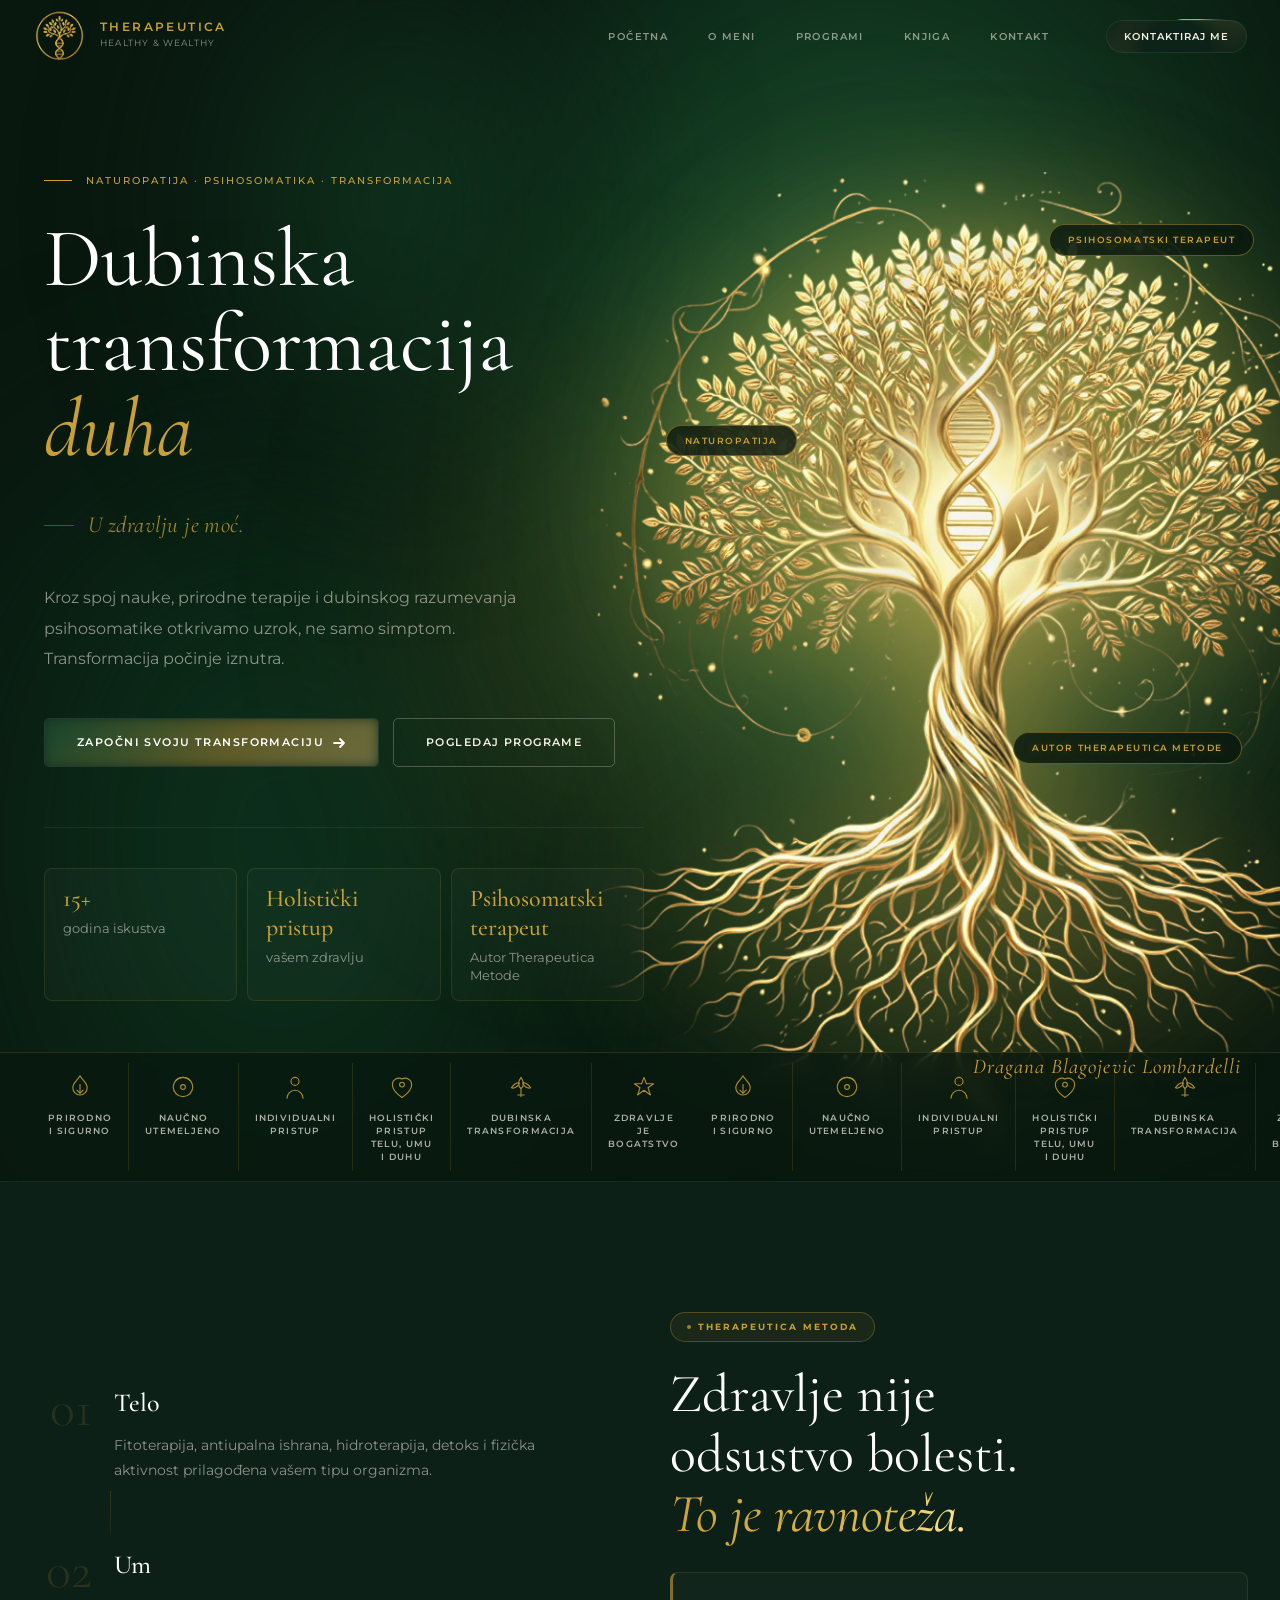
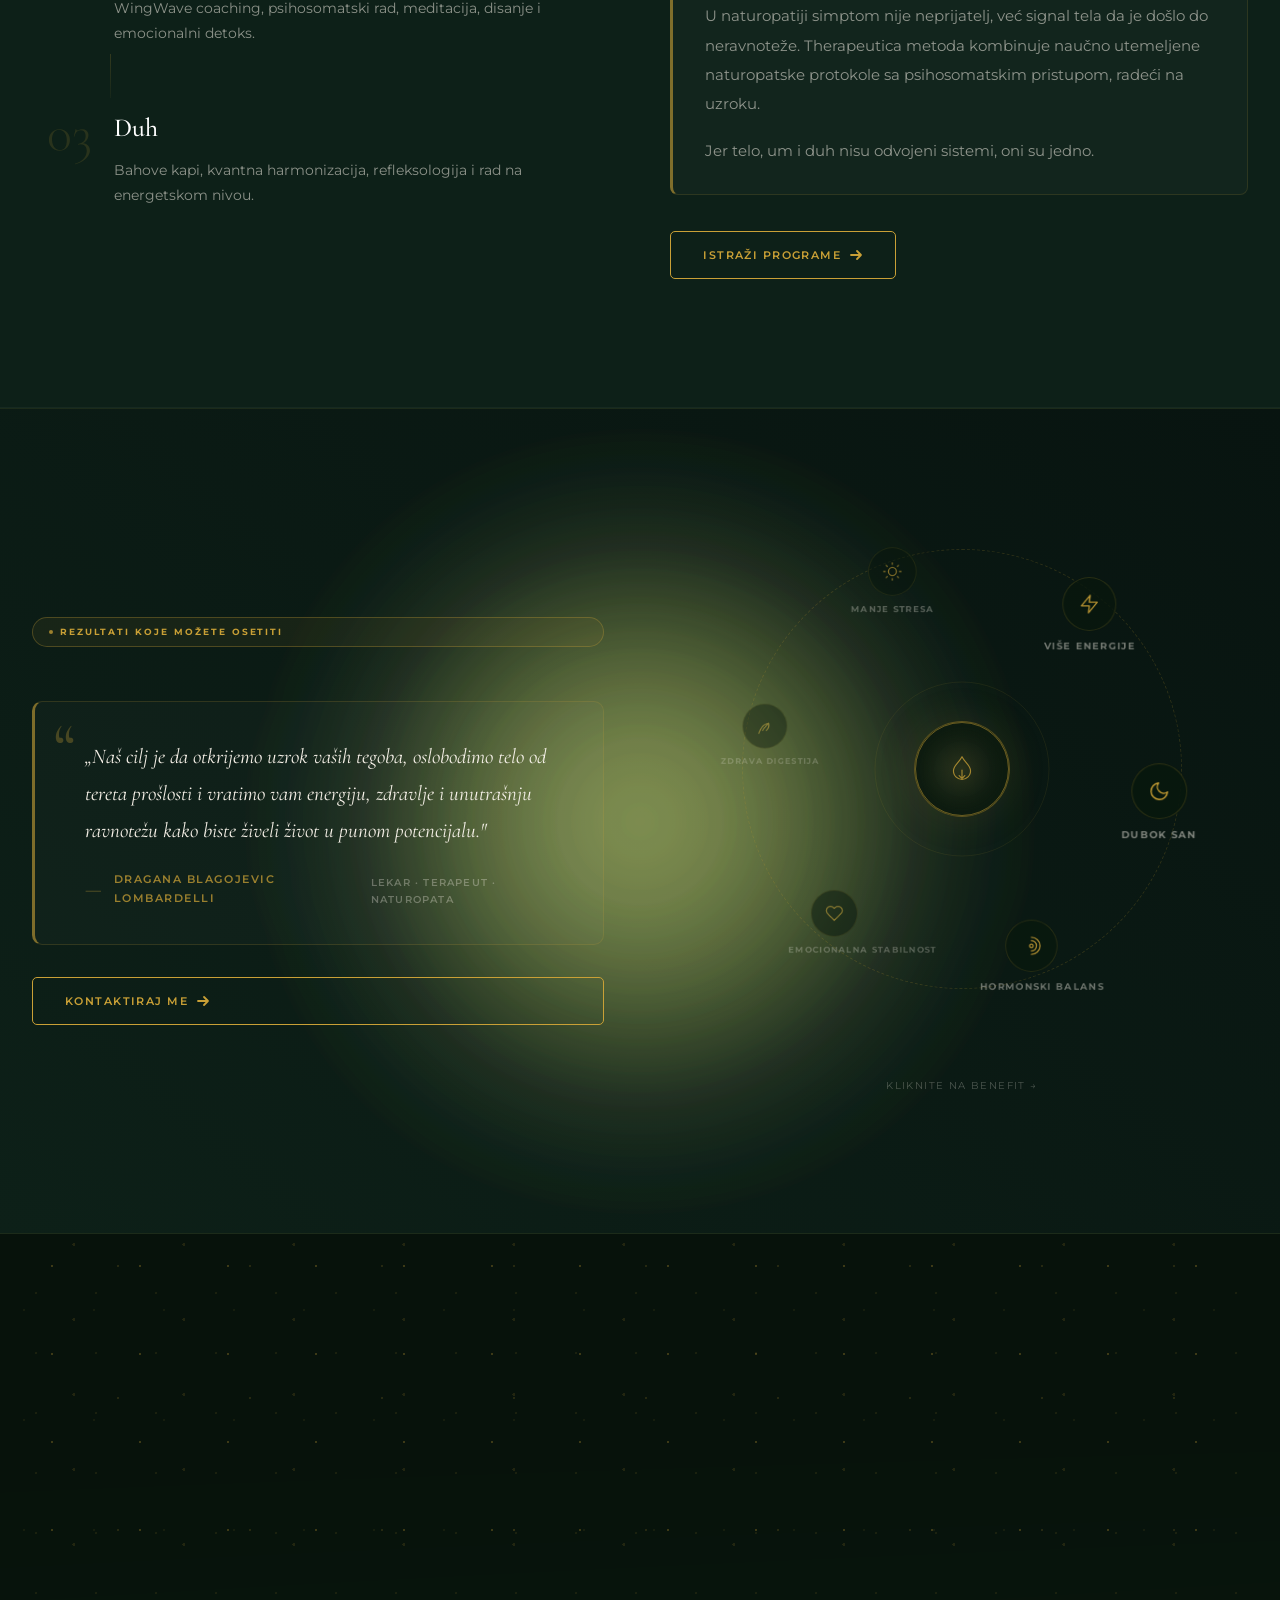
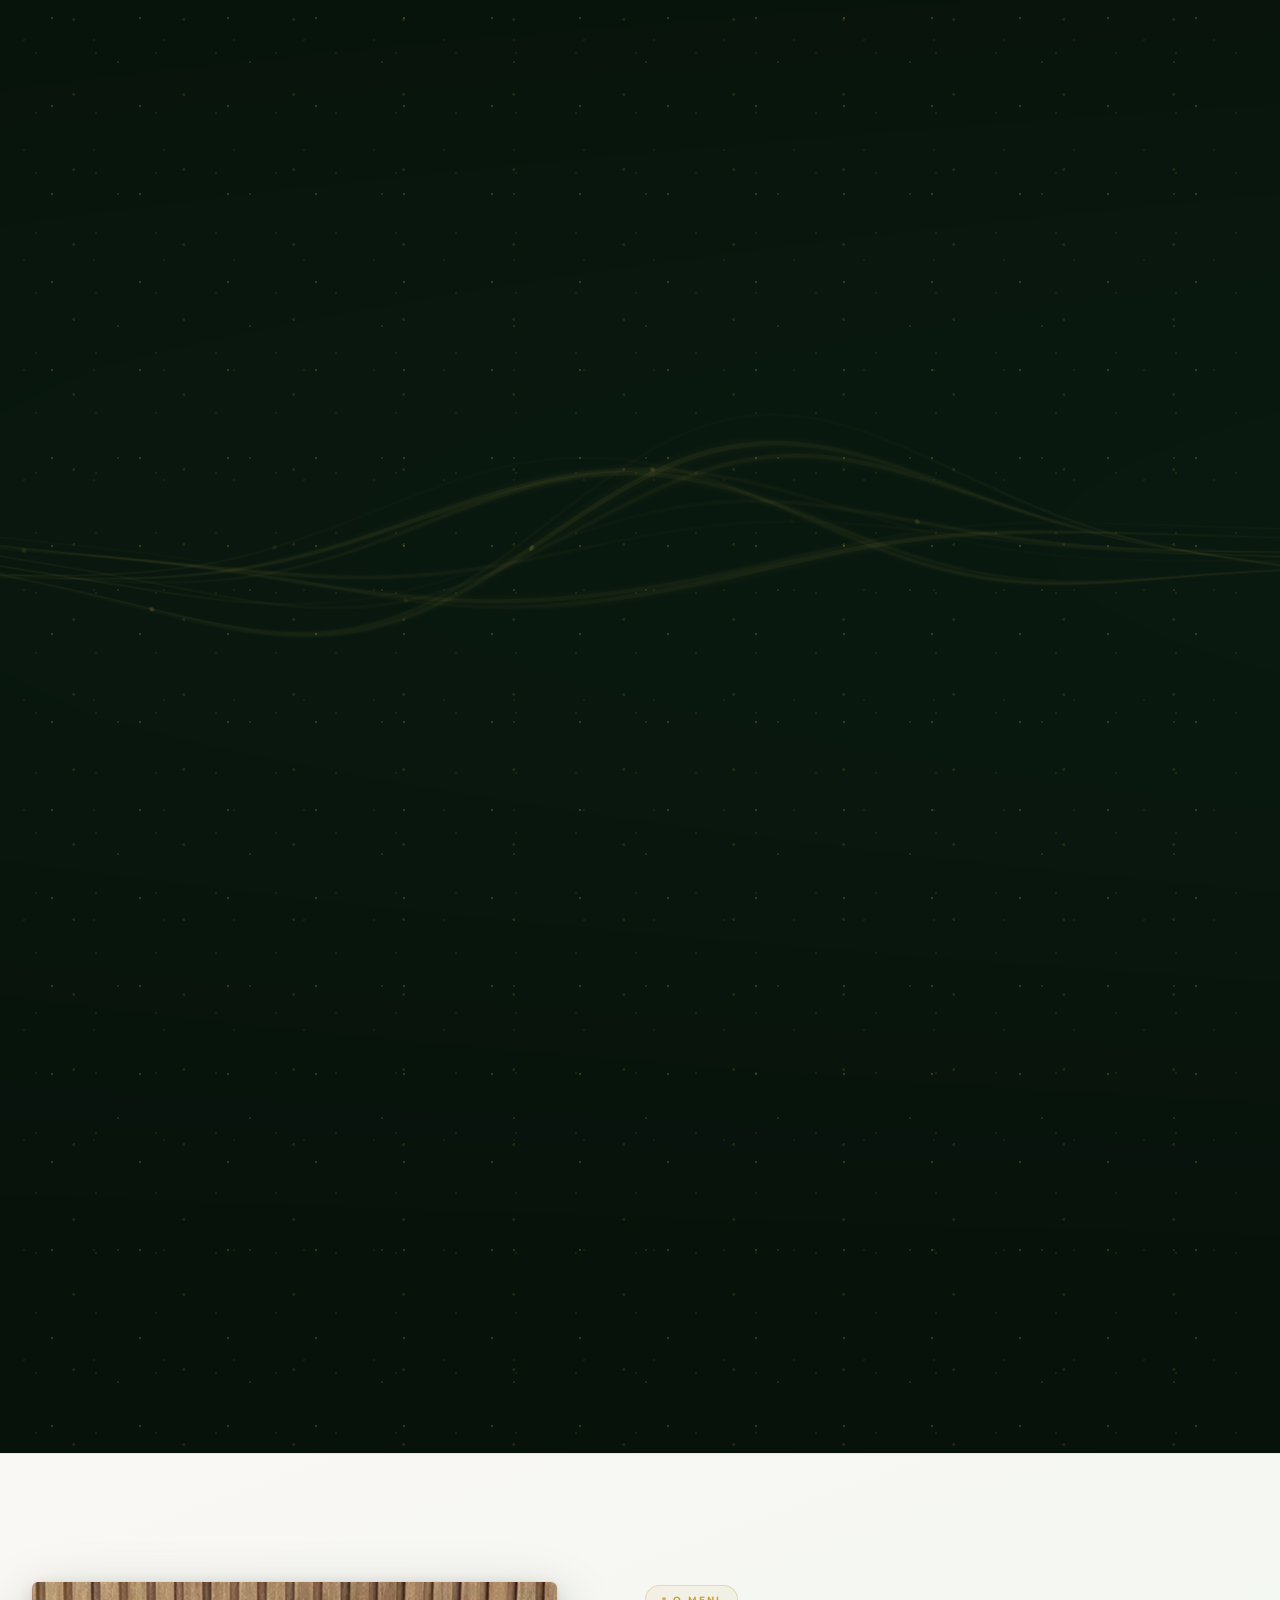
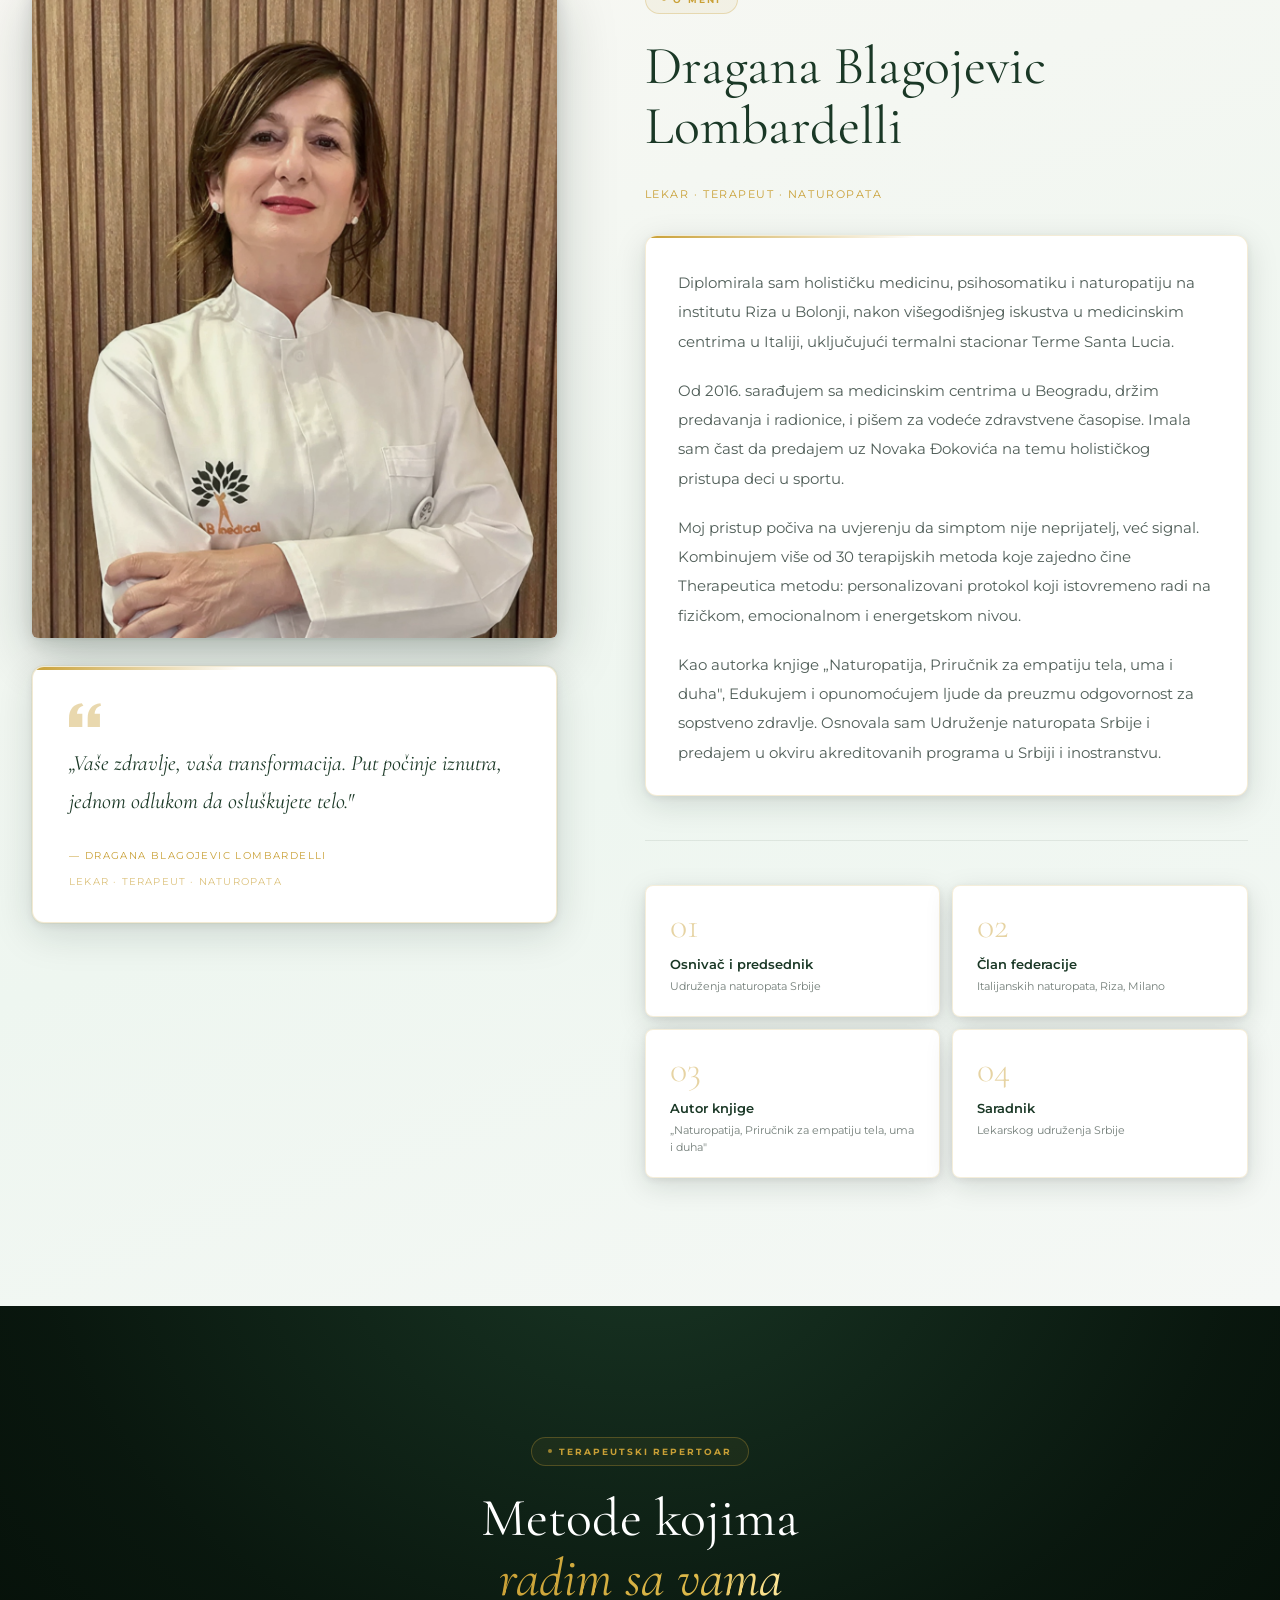
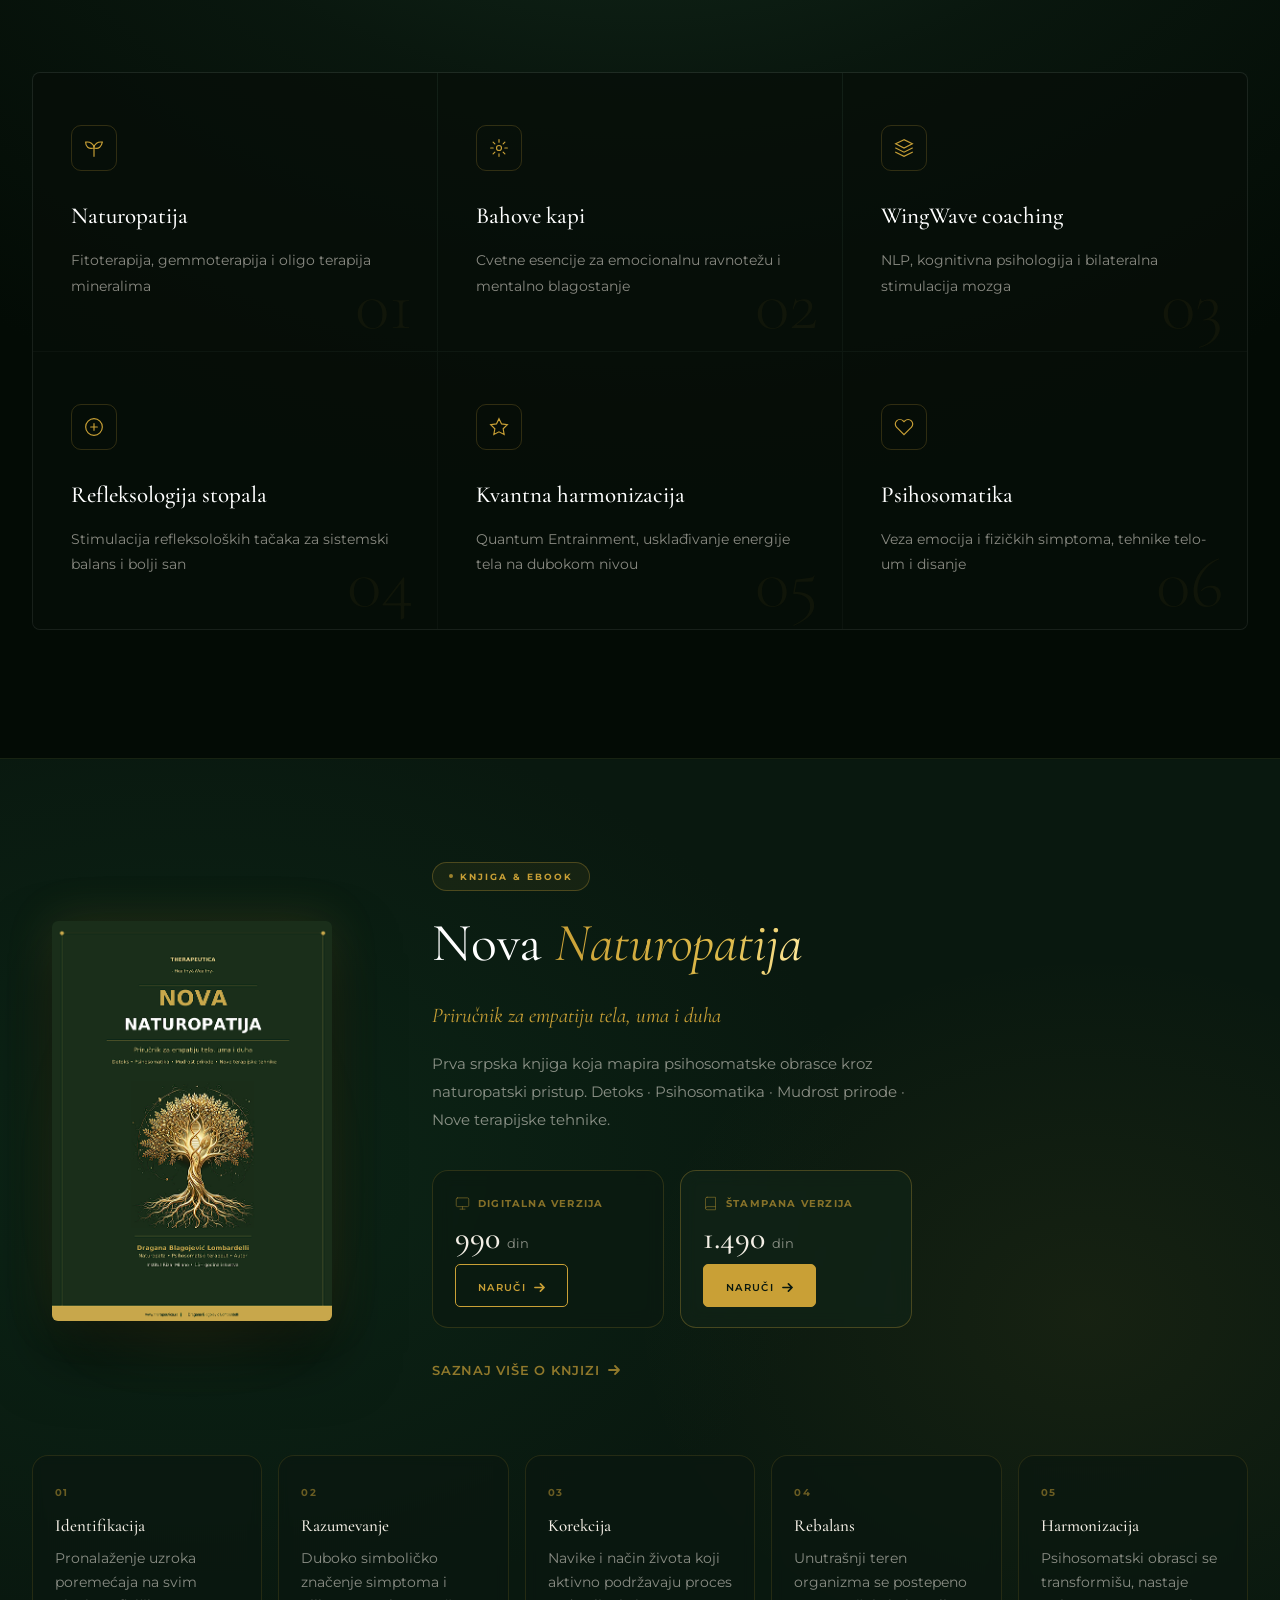
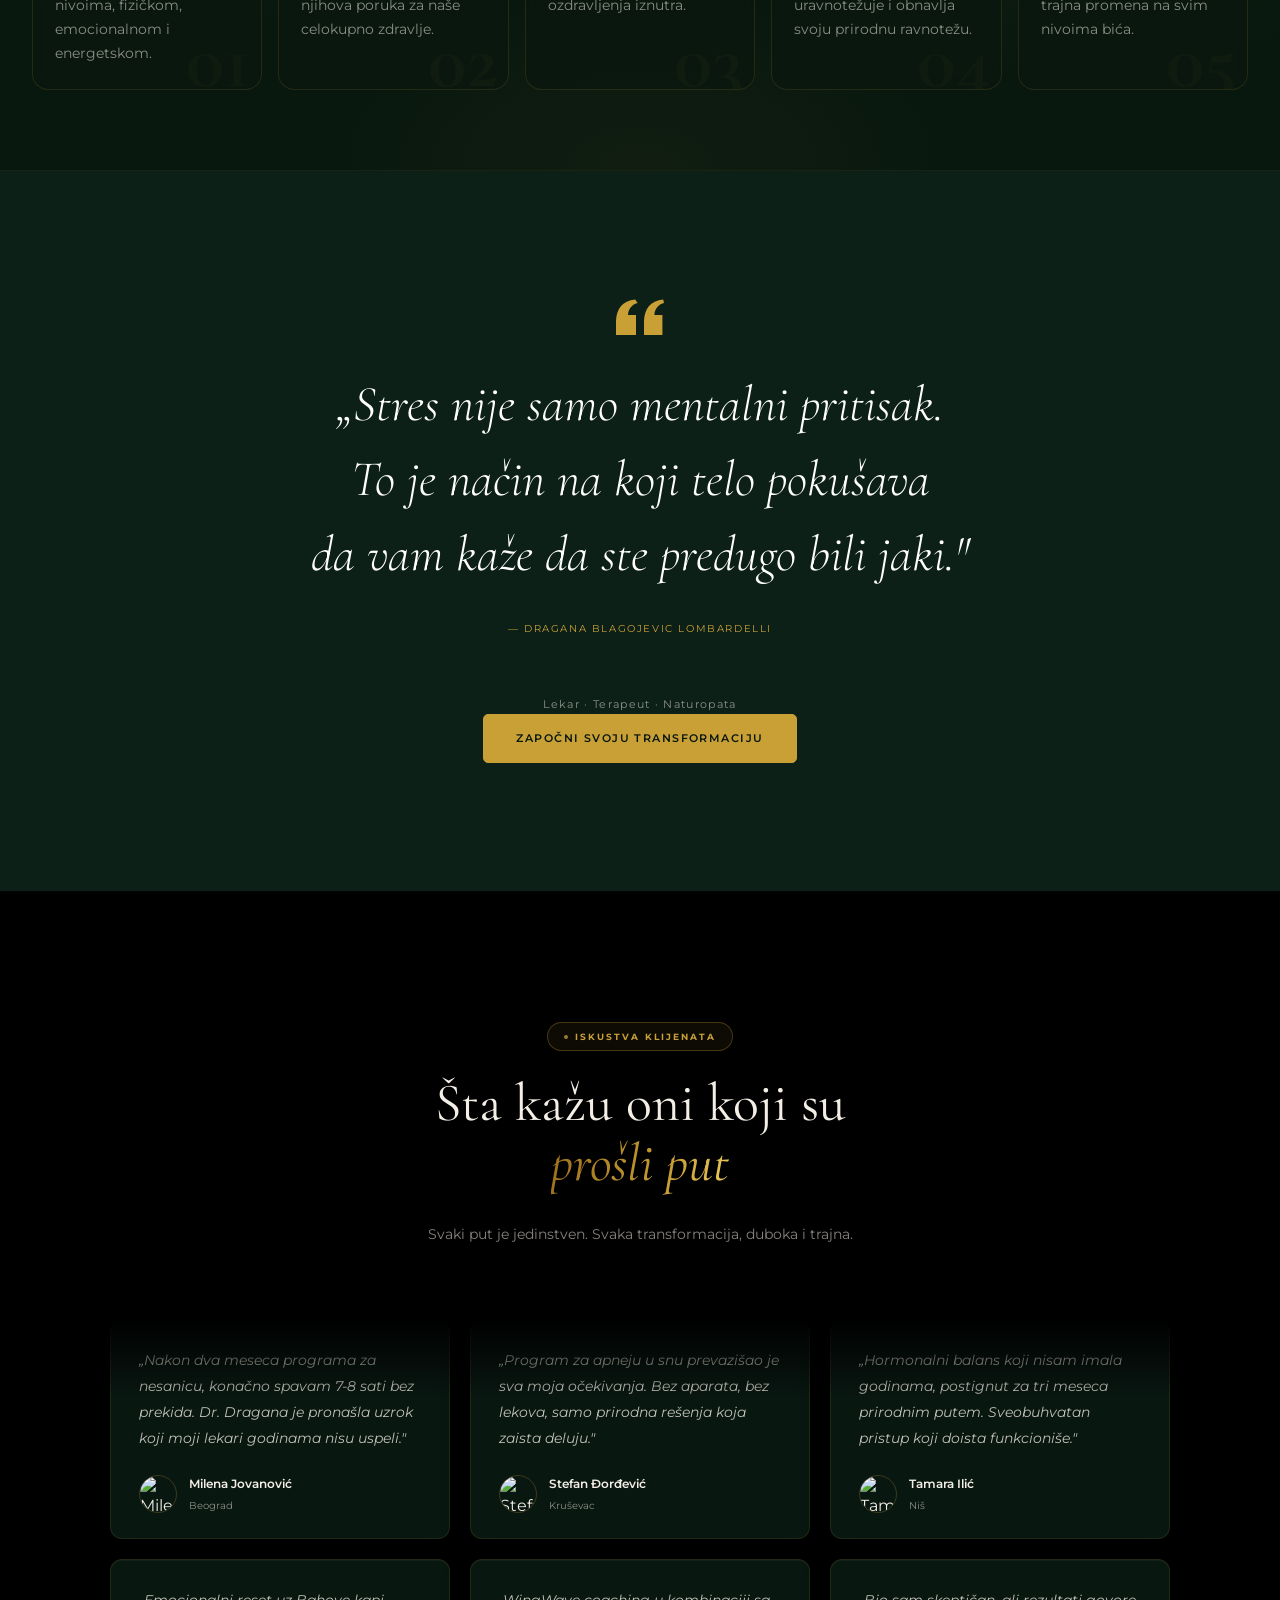
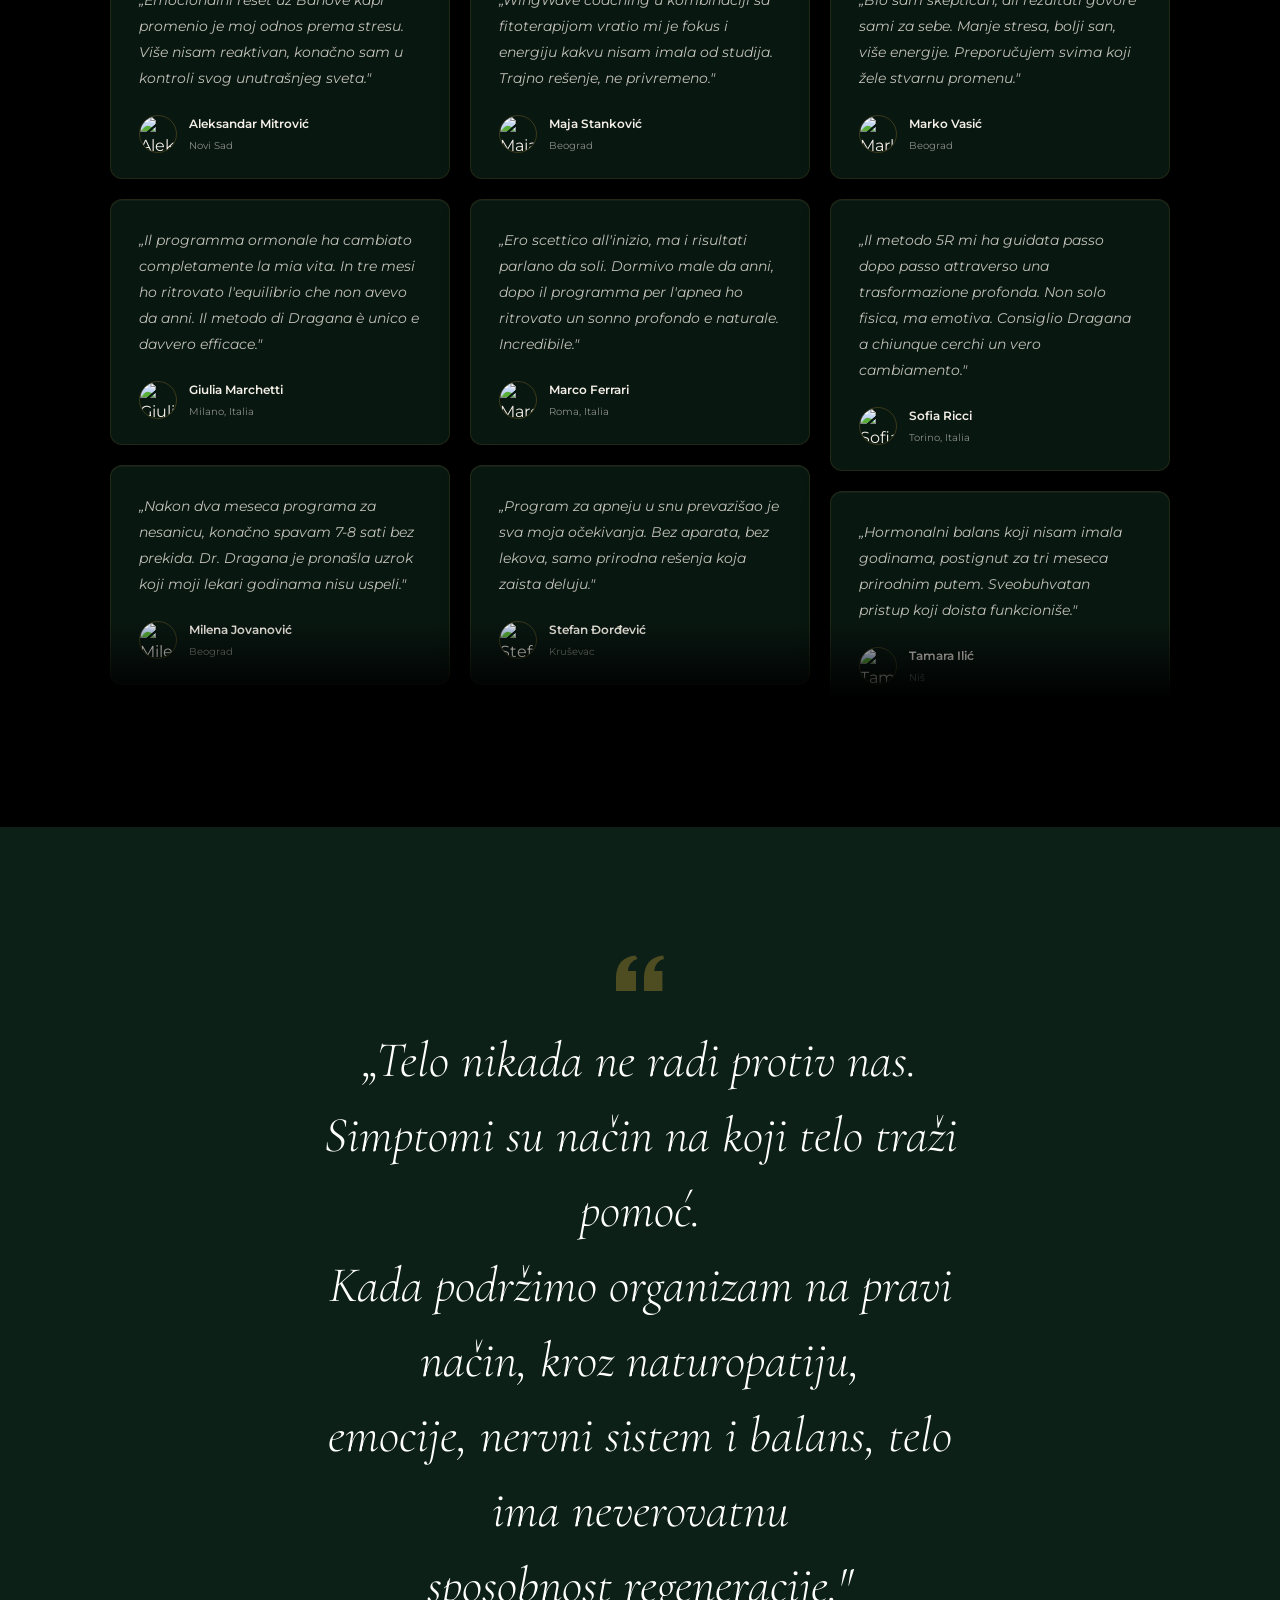
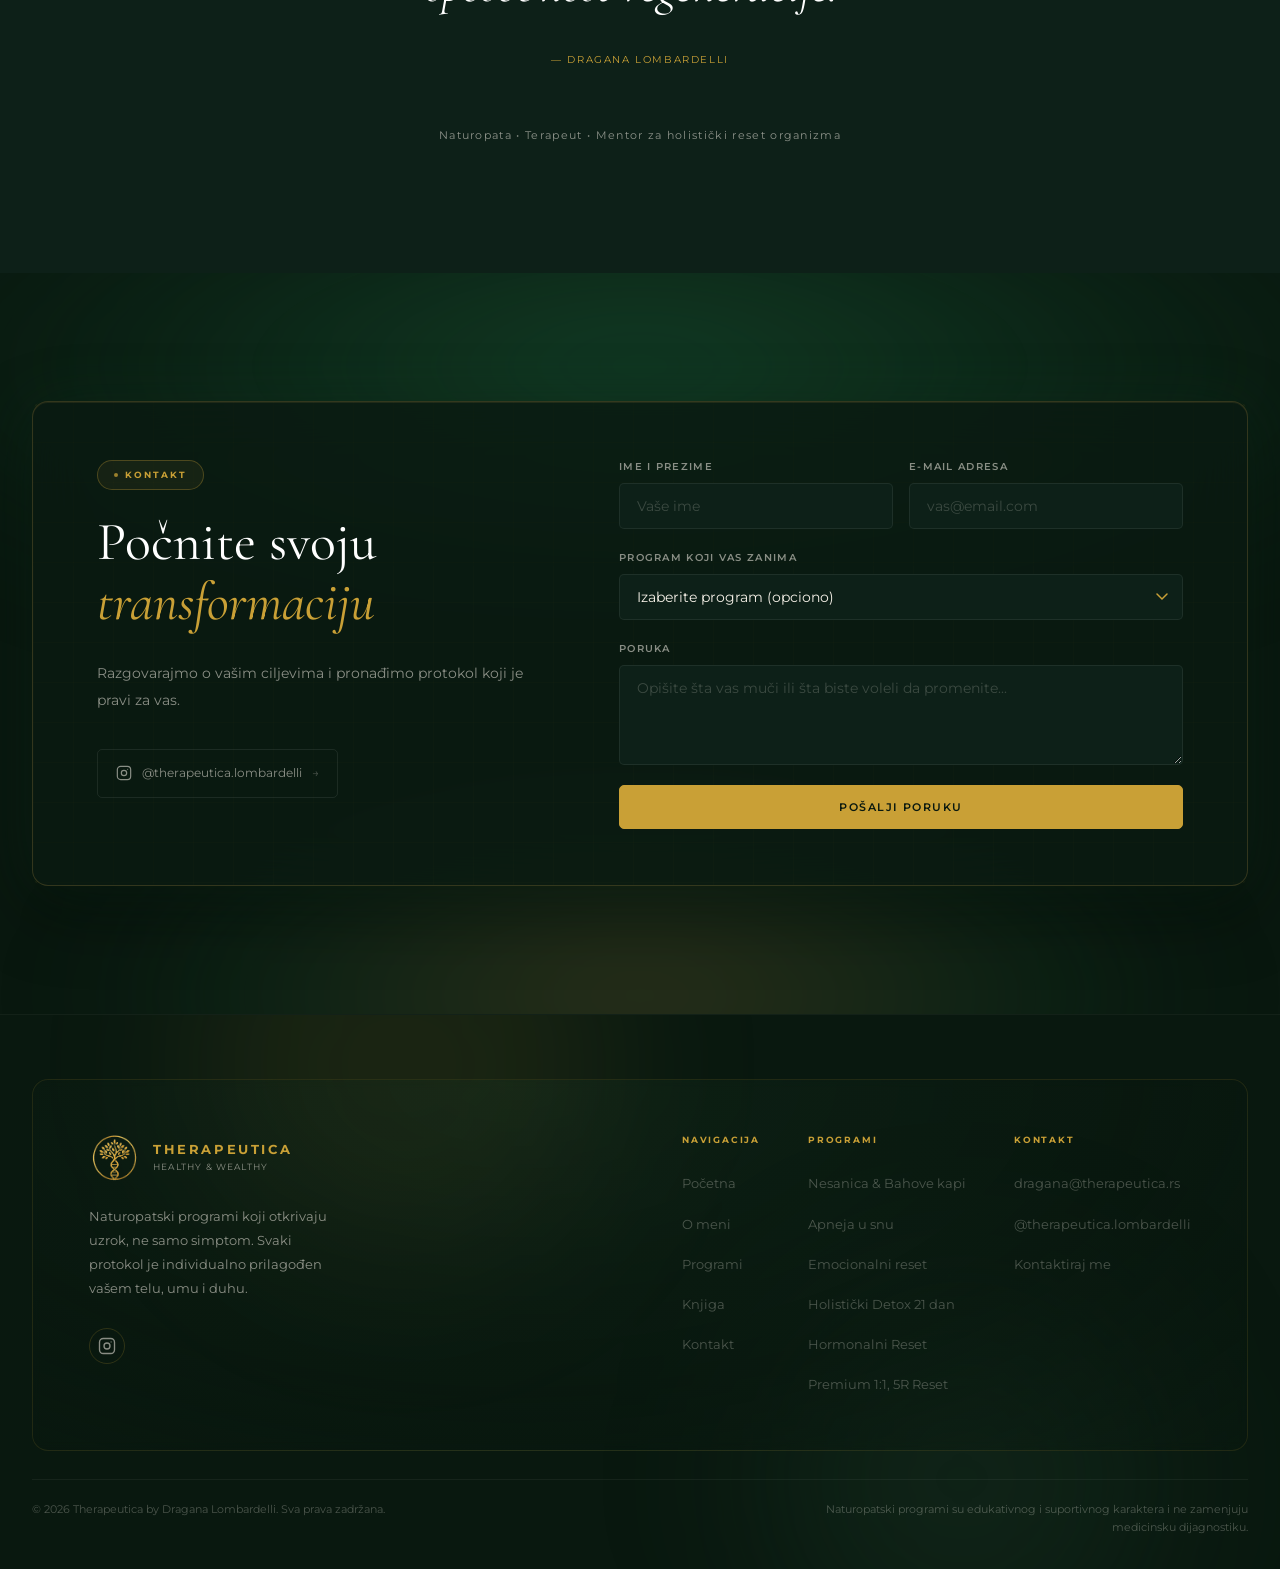
==== commit 3c145fa7: "Replace em dashes in body text with commas across all pages Restore em dashes in <title> and og:titl" ====
--- a/index.html
+++ b/index.html
@@ -4,7 +4,7 @@
   <meta charset="UTF-8" />
   <meta name="viewport" content="width=device-width, initial-scale=1.0" />
   <title>Therapeutica — Healthy & Wealthy | Dr. Dragana Lombardelli</title>
-  <meta name="description" content="Naturopatija, psihosomatika i holistička transformacija tela, uma i duha. Dr. Dragana Lombardelli — osnivač Udruženja naturopata Srbije." />
+  <meta name="description" content="Naturopatija, psihosomatika i holistička transformacija tela, uma i duha. Dr. Dragana Lombardelli, osnivač Udruženja naturopata Srbije." />
 
   <link rel="preconnect" href="https://fonts.googleapis.com" />
   <link rel="preconnect" href="https://fonts.gstatic.com" crossorigin />
@@ -88,7 +88,7 @@
 
         <p class="hero__desc hero-load-3">
           Kroz spoj nauke, prirodne terapije i dubinskog razumevanja
-          psihosomatike otkrivamo uzrok — ne samo simptom.
+          psihosomatike otkrivamo uzrok, ne samo simptom.
           Transformacija počinje iznutra.
         </p>
 
@@ -117,7 +117,7 @@
       </div>
     </div>
 
-    <!-- Full-height tree — absolute, covers right half of hero -->
+    <!-- Full-height tree, absolute, covers right half of hero -->
     <div class="hero__tree-wrap hero-load-photo">
       <div class="hero__tree-glow"></div>
       <img
@@ -127,7 +127,7 @@
       />
     </div>
 
-    <!-- Credential pills — scattered around tree -->
+    <!-- Credential pills, scattered around tree -->
     <div class="hero__cred-float hero__cred-float--1 hero-load-photo" aria-hidden="true">Naturopatija</div>
     <div class="hero__cred-float hero__cred-float--2 hero-load-photo" aria-hidden="true">Psihosomatski terapeut</div>
     <div class="hero__cred-float hero__cred-float--3 hero-load-photo" aria-hidden="true">Autor Therapeutica Metode</div>
@@ -244,13 +244,13 @@
           </h2>
           <div class="pristup__text-card">
             <p class="pristup__body">
-              U naturopatiji simptom nije neprijatelj — već signal tela da je
+              U naturopatiji simptom nije neprijatelj, već signal tela da je
               došlo do neravnoteže. Therapeutica metoda kombinuje naučno
               utemeljene naturopatske protokole sa psihosomatskim pristupom,
               radeći na uzroku.
             </p>
             <p class="pristup__body">
-              Jer telo, um i duh nisu odvojeni sistemi — oni su jedno.
+              Jer telo, um i duh nisu odvojeni sistemi, oni su jedno.
             </p>
           </div>
           <a href="#programi" class="btn btn--gold-outline">
@@ -326,7 +326,7 @@
                 <span class="orb-node__label">Dubok san</span>
               </div>
 
-              <div class="orb-node" data-title="Hormonski balans" data-desc="Prirodno usklađivanje hormona kroz ishranu, fitoterapiju i psihosomatski rad — bez hemije.">
+              <div class="orb-node" data-title="Hormonski balans" data-desc="Prirodno usklađivanje hormona kroz ishranu, fitoterapiju i psihosomatski rad, bez hemije.">
                 <div class="orb-node__circle">
                   <svg viewBox="0 0 24 24" fill="none" stroke="currentColor" stroke-width="1.5" stroke-linecap="round" stroke-linejoin="round"><path d="M12 2a10 10 0 0 1 0 20"/><path d="M12 6a6 6 0 0 1 0 12"/><circle cx="12" cy="12" r="2"/></svg>
                 </div>
@@ -382,7 +382,7 @@
           Protokoli koji menjaju<br /><em>kvalitet života</em>
         </h2>
         <p class="section-desc">
-          Svaki program uključuje detaljan naturopatski protokol — ishrana,
+          Svaki program uključuje detaljan naturopatski protokol, ishrana,
           biljna podrška, rituali i emocionalna komponenta.
         </p>
       </div>
@@ -456,7 +456,7 @@
           <h3 class="card__title">Emocionalni reset<br />uz Bahove kapi</h3>
           <p class="card__desc">
             Nežna, ali duboka podrška nervnom sistemu. Bahove cvetne
-            esencije vraćaju emocionalnu ravnotežu — za one koji su
+            esencije vraćaju emocionalnu ravnotežu, za one koji su
             predugo bili jaki.
           </p>
           <ul class="card__list">
@@ -471,7 +471,7 @@
           </div>
         </article>
 
-        <!-- Card 4 — Holistički Detox -->
+        <!-- Card 4, Holistički Detox -->
         <article class="card fade-up">
           <div class="card__tag">Naturopatski program</div>
           <div class="card__icon">
@@ -498,7 +498,7 @@
           </div>
         </article>
 
-        <!-- Card 5 — Hormonalni Reset -->
+        <!-- Card 5, Hormonalni Reset -->
         <article class="card fade-up">
           <div class="card__tag">Premium program</div>
           <div class="card__icon">
@@ -526,7 +526,7 @@
           </div>
         </article>
 
-        <!-- Card 6 — Premium 1:1 VIP -->
+        <!-- Card 6, Premium 1:1 VIP -->
         <article class="card card--featured card--vip fade-up">
           <div class="card__featured-tag">VIP · Ograničena mesta</div>
           <div class="card__tag">Premium 1:1</div>
@@ -594,7 +594,7 @@
             <p class="about__bio">
               Diplomirala sam holističku medicinu, psihosomatiku i naturopatiju
               na institutu Riza u Bolonji, nakon višegodišnjeg iskustva u
-              medicinskim centrima u Italiji — uključujući termalni stacionar
+              medicinskim centrima u Italiji, uključujući termalni stacionar
               Terme Santa Lucia.
             </p>
             <p class="about__bio">
@@ -604,13 +604,13 @@
               pristupa deci u sportu.
             </p>
             <p class="about__bio">
-              Moj pristup počiva na uvjerenju da simptom nije neprijatelj — već
+              Moj pristup počiva na uvjerenju da simptom nije neprijatelj, već
               signal. Kombinujem više od 30 terapijskih metoda koje zajedno
               čine Therapeutica metodu: personalizovani protokol koji istovremeno
               radi na fizičkom, emocionalnom i energetskom nivou.
             </p>
             <p class="about__bio">
-              Kao autorka knjige „Naturopatija — Priručnik za empatiju tela, uma
+              Kao autorka knjige „Naturopatija, Priručnik za empatiju tela, uma
               i duha", Edukujem i opunomoćujem ljude da preuzmu odgovornost za
               sopstveno zdravlje. Osnovala sam Udruženje naturopata Srbije i
               predajem u okviru akreditovanih programa u Srbiji i inostranstvu.
@@ -629,14 +629,14 @@
               <div class="cred__num">02</div>
               <div class="cred__text">
                 <b>Član federacije</b>
-                <span>Italijanskih naturopata — Riza, Milano</span>
+                <span>Italijanskih naturopata, Riza, Milano</span>
               </div>
             </div>
             <div class="cred fade-up">
               <div class="cred__num">03</div>
               <div class="cred__text">
                 <b>Autor knjige</b>
-                <span>„Naturopatija — Priručnik za empatiju tela, uma i duha"</span>
+                <span>„Naturopatija, Priručnik za empatiju tela, uma i duha"</span>
               </div>
             </div>
             <div class="cred fade-up">
@@ -695,14 +695,14 @@
             <svg width="20" height="20" viewBox="0 0 24 24" fill="none" stroke="currentColor" stroke-width="1.4" stroke-linecap="round"><polygon points="12 2 15.09 8.26 22 9.27 17 14.14 18.18 21.02 12 17.77 5.82 21.02 7 14.14 2 9.27 8.91 8.26 12 2"/></svg>
           </div>
           <h4>Kvantna harmonizacija</h4>
-          <p>Quantum Entrainment — usklađivanje energije tela na dubokom nivou</p>
+          <p>Quantum Entrainment, usklađivanje energije tela na dubokom nivou</p>
         </div>
         <div class="metode__item fade-up" data-n="06">
           <div class="metode__icon">
             <svg width="20" height="20" viewBox="0 0 24 24" fill="none" stroke="currentColor" stroke-width="1.4" stroke-linecap="round"><path d="M20.84 4.61a5.5 5.5 0 0 0-7.78 0L12 5.67l-1.06-1.06a5.5 5.5 0 0 0-7.78 7.78l1.06 1.06L12 21.23l7.78-7.78 1.06-1.06a5.5 5.5 0 0 0 0-7.78z"/></svg>
           </div>
           <h4>Psihosomatika</h4>
-          <p>Veza emocija i fizičkih simptoma — tehnike telo-um i disanje</p>
+          <p>Veza emocija i fizičkih simptoma, tehnike telo-um i disanje</p>
         </div>
       </div>
     </div>
@@ -769,7 +769,7 @@
           <div class="ebook-phase-card__num">01</div>
           <div class="ebook-phase-card__body">
             <h4 class="ebook-phase-card__title">Identifikacija</h4>
-            <p class="ebook-phase-card__desc">Pronalaženje uzroka poremećaja na svim nivoima — fizičkom, emocionalnom i energetskom.</p>
+            <p class="ebook-phase-card__desc">Pronalaženje uzroka poremećaja na svim nivoima, fizičkom, emocionalnom i energetskom.</p>
           </div>
           <div class="ebook-phase-card__wm" aria-hidden="true">01</div>
         </div>
@@ -801,7 +801,7 @@
           <div class="ebook-phase-card__num">05</div>
           <div class="ebook-phase-card__body">
             <h4 class="ebook-phase-card__title">Harmonizacija</h4>
-            <p class="ebook-phase-card__desc">Psihosomatski obrasci se transformišu — nastaje trajna promena na svim nivoima bića.</p>
+            <p class="ebook-phase-card__desc">Psihosomatski obrasci se transformišu, nastaje trajna promena na svim nivoima bića.</p>
           </div>
           <div class="ebook-phase-card__wm" aria-hidden="true">05</div>
         </div>
@@ -835,7 +835,7 @@
       <div class="testimonials__header fade-up" style="--delay:0s">
         <span class="section-label">Iskustva klijenata</span>
         <h2 class="section-h2">Šta kažu oni koji su<br /><em>prošli put</em></h2>
-        <p class="section-desc">Svaki put je jedinstven. Svaka transformacija — duboka i trajna.</p>
+        <p class="section-desc">Svaki put je jedinstven. Svaka transformacija, duboka i trajna.</p>
       </div>
     </div>
 
@@ -853,7 +853,7 @@
               </div>
             </div>
             <div class="tcard">
-              <p>„Emocionalni reset uz Bahove kapi promenio je moj odnos prema stresu. Više nisam reaktivan — konačno sam u kontroli svog unutrašnjeg sveta."</p>
+              <p>„Emocionalni reset uz Bahove kapi promenio je moj odnos prema stresu. Više nisam reaktivan, konačno sam u kontroli svog unutrašnjeg sveta."</p>
               <div class="tcard__author">
                 <img src="https://randomuser.me/api/portraits/men/32.jpg" alt="Aleksandar M." />
                 <div><b>Aleksandar Mitrović</b><span>Novi Sad</span></div>
@@ -875,7 +875,7 @@
               </div>
             </div>
             <div class="tcard">
-              <p>„Emocionalni reset uz Bahove kapi promenio je moj odnos prema stresu. Više nisam reaktivan — konačno sam u kontroli svog unutrašnjeg sveta."</p>
+              <p>„Emocionalni reset uz Bahove kapi promenio je moj odnos prema stresu. Više nisam reaktivan, konačno sam u kontroli svog unutrašnjeg sveta."</p>
               <div class="tcard__author">
                 <img src="https://randomuser.me/api/portraits/men/32.jpg" alt="Aleksandar M." />
                 <div><b>Aleksandar Mitrović</b><span>Novi Sad</span></div>
@@ -895,7 +895,7 @@
         <div class="testimonials__col testimonials__col--md">
           <div class="testimonials__col-inner testimonials__col-inner--2">
             <div class="tcard">
-              <p>„Program za apneju u snu prevazišao je sva moja očekivanja. Bez aparata, bez lekova — samo prirodna rešenja koja zaista deluju."</p>
+              <p>„Program za apneju u snu prevazišao je sva moja očekivanja. Bez aparata, bez lekova, samo prirodna rešenja koja zaista deluju."</p>
               <div class="tcard__author">
                 <img src="https://randomuser.me/api/portraits/men/15.jpg" alt="Stefan Đ." />
                 <div><b>Stefan Đorđević</b><span>Kruševac</span></div>
@@ -909,7 +909,7 @@
               </div>
             </div>
             <div class="tcard">
-              <p>„Ero scettico all'inizio, ma i risultati parlano da soli. Dormivo male da anni — dopo il programma per l'apnea ho ritrovato un sonno profondo e naturale. Incredibile."</p>
+              <p>„Ero scettico all'inizio, ma i risultati parlano da soli. Dormivo male da anni, dopo il programma per l'apnea ho ritrovato un sonno profondo e naturale. Incredibile."</p>
               <div class="tcard__author">
                 <img src="https://randomuser.me/api/portraits/men/43.jpg" alt="Marco F." />
                 <div><b>Marco Ferrari</b><span>Roma, Italia</span></div>
@@ -917,7 +917,7 @@
             </div>
             <!-- Duplicate -->
             <div class="tcard">
-              <p>„Program za apneju u snu prevazišao je sva moja očekivanja. Bez aparata, bez lekova — samo prirodna rešenja koja zaista deluju."</p>
+              <p>„Program za apneju u snu prevazišao je sva moja očekivanja. Bez aparata, bez lekova, samo prirodna rešenja koja zaista deluju."</p>
               <div class="tcard__author">
                 <img src="https://randomuser.me/api/portraits/men/15.jpg" alt="Stefan Đ." />
                 <div><b>Stefan Đorđević</b><span>Kruševac</span></div>
@@ -931,7 +931,7 @@
               </div>
             </div>
             <div class="tcard">
-              <p>„Ero scettico all'inizio, ma i risultati parlano da soli. Dormivo male da anni — dopo il programma per l'apnea ho ritrovato un sonno profondo e naturale. Incredibile."</p>
+              <p>„Ero scettico all'inizio, ma i risultati parlano da soli. Dormivo male da anni, dopo il programma per l'apnea ho ritrovato un sonno profondo e naturale. Incredibile."</p>
               <div class="tcard__author">
                 <img src="https://randomuser.me/api/portraits/men/43.jpg" alt="Marco F." />
                 <div><b>Marco Ferrari</b><span>Roma, Italia</span></div>
@@ -944,7 +944,7 @@
         <div class="testimonials__col testimonials__col--lg">
           <div class="testimonials__col-inner testimonials__col-inner--3">
             <div class="tcard">
-              <p>„Hormonalni balans koji nisam imala godinama — postignut za tri meseca prirodnim putem. Sveobuhvatan pristup koji doista funkcioniše."</p>
+              <p>„Hormonalni balans koji nisam imala godinama, postignut za tri meseca prirodnim putem. Sveobuhvatan pristup koji doista funkcioniše."</p>
               <div class="tcard__author">
                 <img src="https://randomuser.me/api/portraits/women/11.jpg" alt="Tamara I." />
                 <div><b>Tamara Ilić</b><span>Niš</span></div>
@@ -966,7 +966,7 @@
             </div>
             <!-- Duplicate -->
             <div class="tcard">
-              <p>„Hormonalni balans koji nisam imala godinama — postignut za tri meseca prirodnim putem. Sveobuhvatan pristup koji doista funkcioniše."</p>
+              <p>„Hormonalni balans koji nisam imala godinama, postignut za tri meseca prirodnim putem. Sveobuhvatan pristup koji doista funkcioniše."</p>
               <div class="tcard__author">
                 <img src="https://randomuser.me/api/portraits/women/11.jpg" alt="Tamara I." />
                 <div><b>Tamara Ilić</b><span>Niš</span></div>
@@ -992,7 +992,7 @@
       </div>
     </div>
 
-    <!-- Mobile horizontal strip — all 9 testimonials, visible only on mobile -->
+    <!-- Mobile horizontal strip, all 9 testimonials, visible only on mobile -->
     <div class="testimonials__mobile-strip" aria-hidden="true">
       <div class="testimonials__mobile-inner">
         <div class="tcard">
@@ -1003,7 +1003,7 @@
           </div>
         </div>
         <div class="tcard">
-          <p>„Program za apneju u snu prevazišao je sva moja očekivanja. Bez aparata, bez lekova — samo prirodna rešenja koja zaista deluju."</p>
+          <p>„Program za apneju u snu prevazišao je sva moja očekivanja. Bez aparata, bez lekova, samo prirodna rešenja koja zaista deluju."</p>
           <div class="tcard__author">
             <img src="https://randomuser.me/api/portraits/men/15.jpg" alt="Stefan Đ." />
             <div><b>Stefan Đorđević</b><span>Kruševac</span></div>
@@ -1017,21 +1017,21 @@
           </div>
         </div>
         <div class="tcard">
-          <p>„Hormonalni balans koji nisam imala godinama — postignut za tri meseca prirodnim putem. Sveobuhvatan pristup koji doista funkcioniše."</p>
+          <p>„Hormonalni balans koji nisam imala godinama, postignut za tri meseca prirodnim putem. Sveobuhvatan pristup koji doista funkcioniše."</p>
           <div class="tcard__author">
             <img src="https://randomuser.me/api/portraits/women/11.jpg" alt="Tamara I." />
             <div><b>Tamara Ilić</b><span>Niš</span></div>
           </div>
         </div>
         <div class="tcard">
-          <p>„Emocionalni reset uz Bahove kapi promenio je moj odnos prema stresu. Više nisam reaktivan — konačno sam u kontroli svog unutrašnjeg sveta."</p>
+          <p>„Emocionalni reset uz Bahove kapi promenio je moj odnos prema stresu. Više nisam reaktivan, konačno sam u kontroli svog unutrašnjeg sveta."</p>
           <div class="tcard__author">
             <img src="https://randomuser.me/api/portraits/men/32.jpg" alt="Aleksandar M." />
             <div><b>Aleksandar Mitrović</b><span>Novi Sad</span></div>
           </div>
         </div>
         <div class="tcard">
-          <p>„Ero scettico all'inizio, ma i risultati parlano da soli. Dormivo male da anni — dopo il programma per l'apnea ho ritrovato un sonno profondo e naturale. Incredibile."</p>
+          <p>„Ero scettico all'inizio, ma i risultati parlano da soli. Dormivo male da anni, dopo il programma per l'apnea ho ritrovato un sonno profondo e naturale. Incredibile."</p>
           <div class="tcard__author">
             <img src="https://randomuser.me/api/portraits/men/43.jpg" alt="Marco F." />
             <div><b>Marco Ferrari</b><span>Roma, Italia</span></div>
@@ -1067,7 +1067,7 @@
           </div>
         </div>
         <div class="tcard">
-          <p>„Program za apneju u snu prevazišao je sva moja očekivanja. Bez aparata, bez lekova — samo prirodna rešenja koja zaista deluju."</p>
+          <p>„Program za apneju u snu prevazišao je sva moja očekivanja. Bez aparata, bez lekova, samo prirodna rešenja koja zaista deluju."</p>
           <div class="tcard__author">
             <img src="https://randomuser.me/api/portraits/men/15.jpg" alt="Stefan Đ." />
             <div><b>Stefan Đorđević</b><span>Kruševac</span></div>
@@ -1081,21 +1081,21 @@
           </div>
         </div>
         <div class="tcard">
-          <p>„Hormonalni balans koji nisam imala godinama — postignut za tri meseca prirodnim putem. Sveobuhvatan pristup koji doista funkcioniše."</p>
+          <p>„Hormonalni balans koji nisam imala godinama, postignut za tri meseca prirodnim putem. Sveobuhvatan pristup koji doista funkcioniše."</p>
           <div class="tcard__author">
             <img src="https://randomuser.me/api/portraits/women/11.jpg" alt="Tamara I." />
             <div><b>Tamara Ilić</b><span>Niš</span></div>
           </div>
         </div>
         <div class="tcard">
-          <p>„Emocionalni reset uz Bahove kapi promenio je moj odnos prema stresu. Više nisam reaktivan — konačno sam u kontroli svog unutrašnjeg sveta."</p>
+          <p>„Emocionalni reset uz Bahove kapi promenio je moj odnos prema stresu. Više nisam reaktivan, konačno sam u kontroli svog unutrašnjeg sveta."</p>
           <div class="tcard__author">
             <img src="https://randomuser.me/api/portraits/men/32.jpg" alt="Aleksandar M." />
             <div><b>Aleksandar Mitrović</b><span>Novi Sad</span></div>
           </div>
         </div>
         <div class="tcard">
-          <p>„Ero scettico all'inizio, ma i risultati parlano da soli. Dormivo male da anni — dopo il programma per l'apnea ho ritrovato un sonno profondo e naturale. Incredibile."</p>
+          <p>„Ero scettico all'inizio, ma i risultati parlano da soli. Dormivo male da anni, dopo il programma per l'apnea ho ritrovato un sonno profondo e naturale. Incredibile."</p>
           <div class="tcard__author">
             <img src="https://randomuser.me/api/portraits/men/43.jpg" alt="Marco F." />
             <div><b>Marco Ferrari</b><span>Roma, Italia</span></div>
@@ -1137,8 +1137,8 @@
         <blockquote class="citat__text citat__text--static">
           „Telo nikada ne radi protiv nas.<br />
           Simptomi su način na koji telo traži pomoć.<br />
-          Kada podržimo organizam na pravi način — kroz naturopatiju,<br />
-          emocije, nervni sistem i balans — telo ima neverovatnu<br />
+          Kada podržimo organizam na pravi način, kroz naturopatiju,<br />
+          emocije, nervni sistem i balans, telo ima neverovatnu<br />
           sposobnost regeneracije."
         </blockquote>
         <cite class="citat__by">— Dragana Lombardelli</cite>
@@ -1201,12 +1201,12 @@
                 <label for="program">Program koji vas zanima</label>
                 <select id="program" name="program">
                   <option value="">Izaberite program (opciono)</option>
-                  <option value="nesanica">Nesanica &amp; Bahove kapi — 100€</option>
-                  <option value="apneja">Apneja u snu — 100€</option>
-                  <option value="emocionalni">Emocionalni reset uz Bahove kapi — 100€</option>
-                  <option value="detox">Holistički Detox 21 dan — 300€</option>
-                  <option value="hormoni">Hormonalni Reset 3 meseca — 600€</option>
-                  <option value="premium">Premium 1:1 — 5R Reset Metoda™ — 1.200€</option>
+                  <option value="nesanica">Nesanica &amp; Bahove kapi, 100€</option>
+                  <option value="apneja">Apneja u snu, 100€</option>
+                  <option value="emocionalni">Emocionalni reset uz Bahove kapi, 100€</option>
+                  <option value="detox">Holistički Detox 21 dan, 300€</option>
+                  <option value="hormoni">Hormonalni Reset 3 meseca, 600€</option>
+                  <option value="premium">Premium 1:1, 5R Reset Metoda™, 1.200€</option>
                 </select>
               </div>
               <div class="form-group">
@@ -1271,7 +1271,7 @@
               <li><a href="programi/emocionalni-reset.html">Emocionalni reset</a></li>
               <li><a href="programi/holisticki-detox-21-dan.html">Holistički Detox 21 dan</a></li>
               <li><a href="programi/hormonalni-reset.html">Hormonalni Reset</a></li>
-              <li><a href="programi/premium-1na1-5r-reset.html">Premium 1:1 — 5R Reset</a></li>
+              <li><a href="programi/premium-1na1-5r-reset.html">Premium 1:1, 5R Reset</a></li>
             </ul>
           </div>
           <div class="footer__col">
@@ -1317,7 +1317,7 @@
         </div>
         <div class="order-modal__head">
           <h3 class="order-modal__title">Naruči Knjigu</h3>
-          <p class="order-modal__sub">Unesite email — poslaćemo uputstva za plaćanje u roku od 24h.</p>
+          <p class="order-modal__sub">Unesite email, poslaćemo uputstva za plaćanje u roku od 24h.</p>
         </div>
         <div class="order-format" id="orderFormat">
           <button class="order-format__opt order-format__opt--active" data-fmt="digital" type="button">Ebook<em>990 din</em></button>
--- a/css/style.css
+++ b/css/style.css
@@ -2506,14 +2506,39 @@
   .hero__inner    { padding: 80px 20px 140px; position: relative; z-index: 2; }
   .hero__h1       { font-size: clamp(42px, 10vw, 60px); }
 
-  /* Hero text mask on mobile: soft blob behind kicker and tagline */
-  .hero__kicker::before,
-  .hero__tagline::before {
+  /* Hero: kicker and tagline as mini glass cards on mobile */
+  .hero__kicker::before { content: none; }
+  .hero__tagline::before { display: none; }
+  .hero__kicker .kicker-line { display: none; }
+
+  .hero__kicker {
+    width: fit-content;
+    padding: 6px 14px;
+    background: rgba(9, 19, 13, 0.52);
+    backdrop-filter: blur(14px);
+    -webkit-backdrop-filter: blur(14px);
+    border: 1px solid rgba(201, 160, 54, 0.26);
+    border-radius: 8px;
+    margin-bottom: 22px;
+    gap: 0;
+  }
+  .hero__tagline {
+    padding: 8px 16px;
+    background: rgba(9, 19, 13, 0.52);
+    backdrop-filter: blur(14px);
+    -webkit-backdrop-filter: blur(14px);
+    border: 1px solid rgba(201, 160, 54, 0.26);
+    border-radius: 8px;
+    margin-bottom: 32px;
+  }
+
+  /* Dark blur mask behind the h1 on mobile */
+  .hero__h1::before {
     content: '';
     position: absolute;
-    inset: -18px -36px;
-    background: rgba(9,19,13,0.86);
-    filter: blur(36px);
+    inset: -18px 12px;
+    background: rgba(9, 19, 13, 0.92);
+    filter: blur(56px);
     border-radius: 50%;
     pointer-events: none;
     z-index: -1;
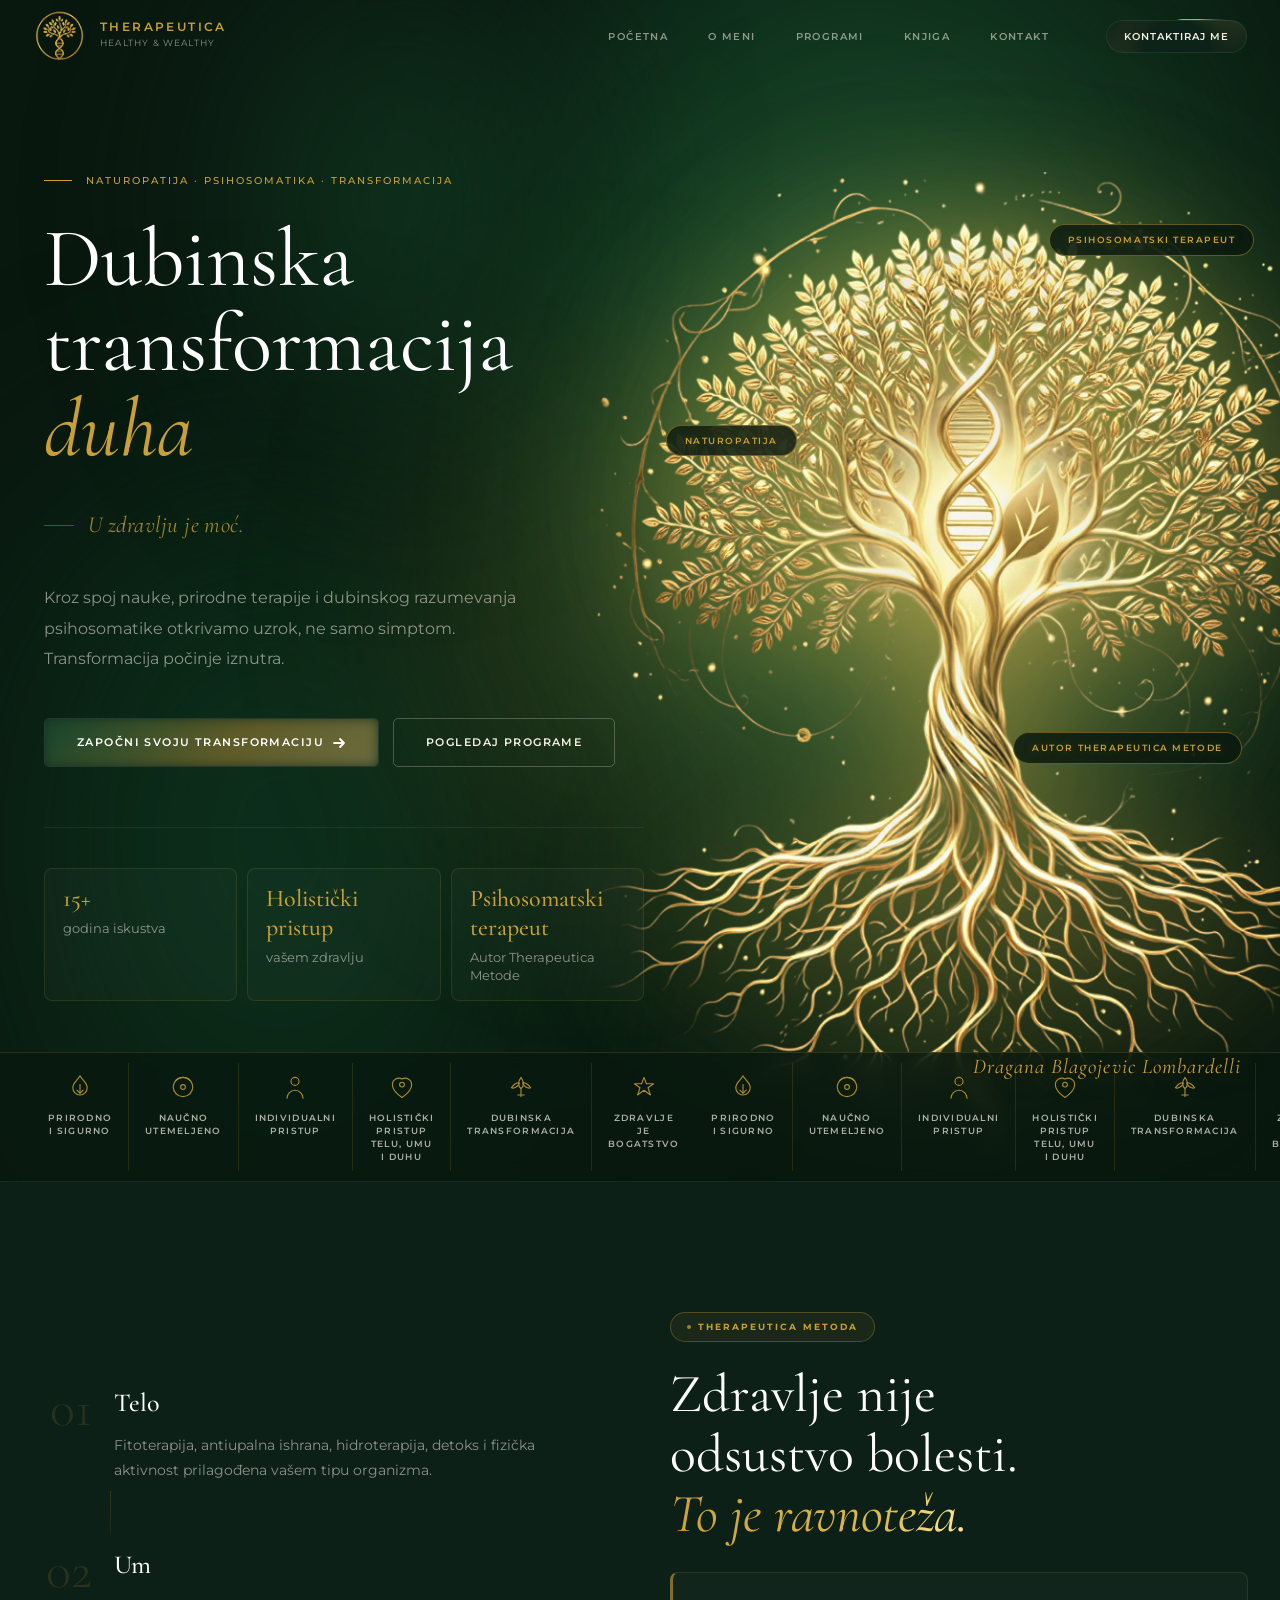
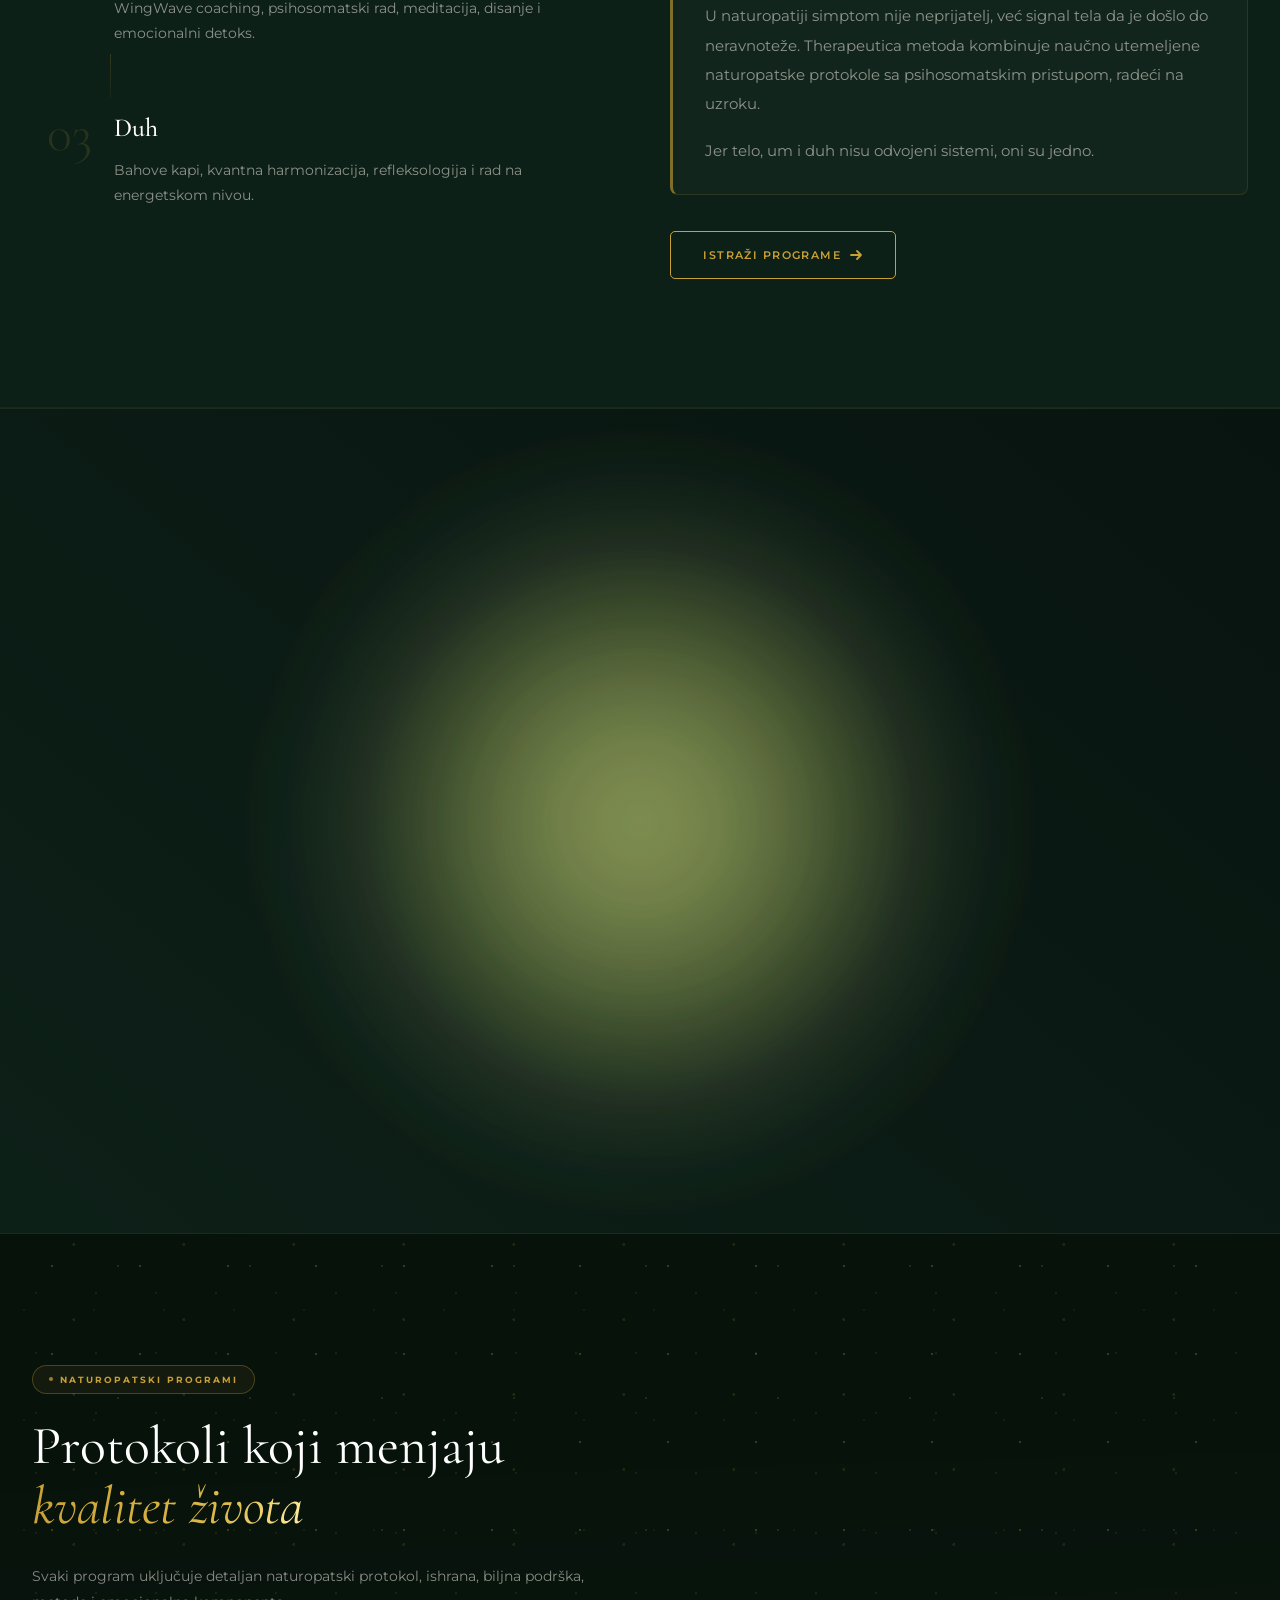
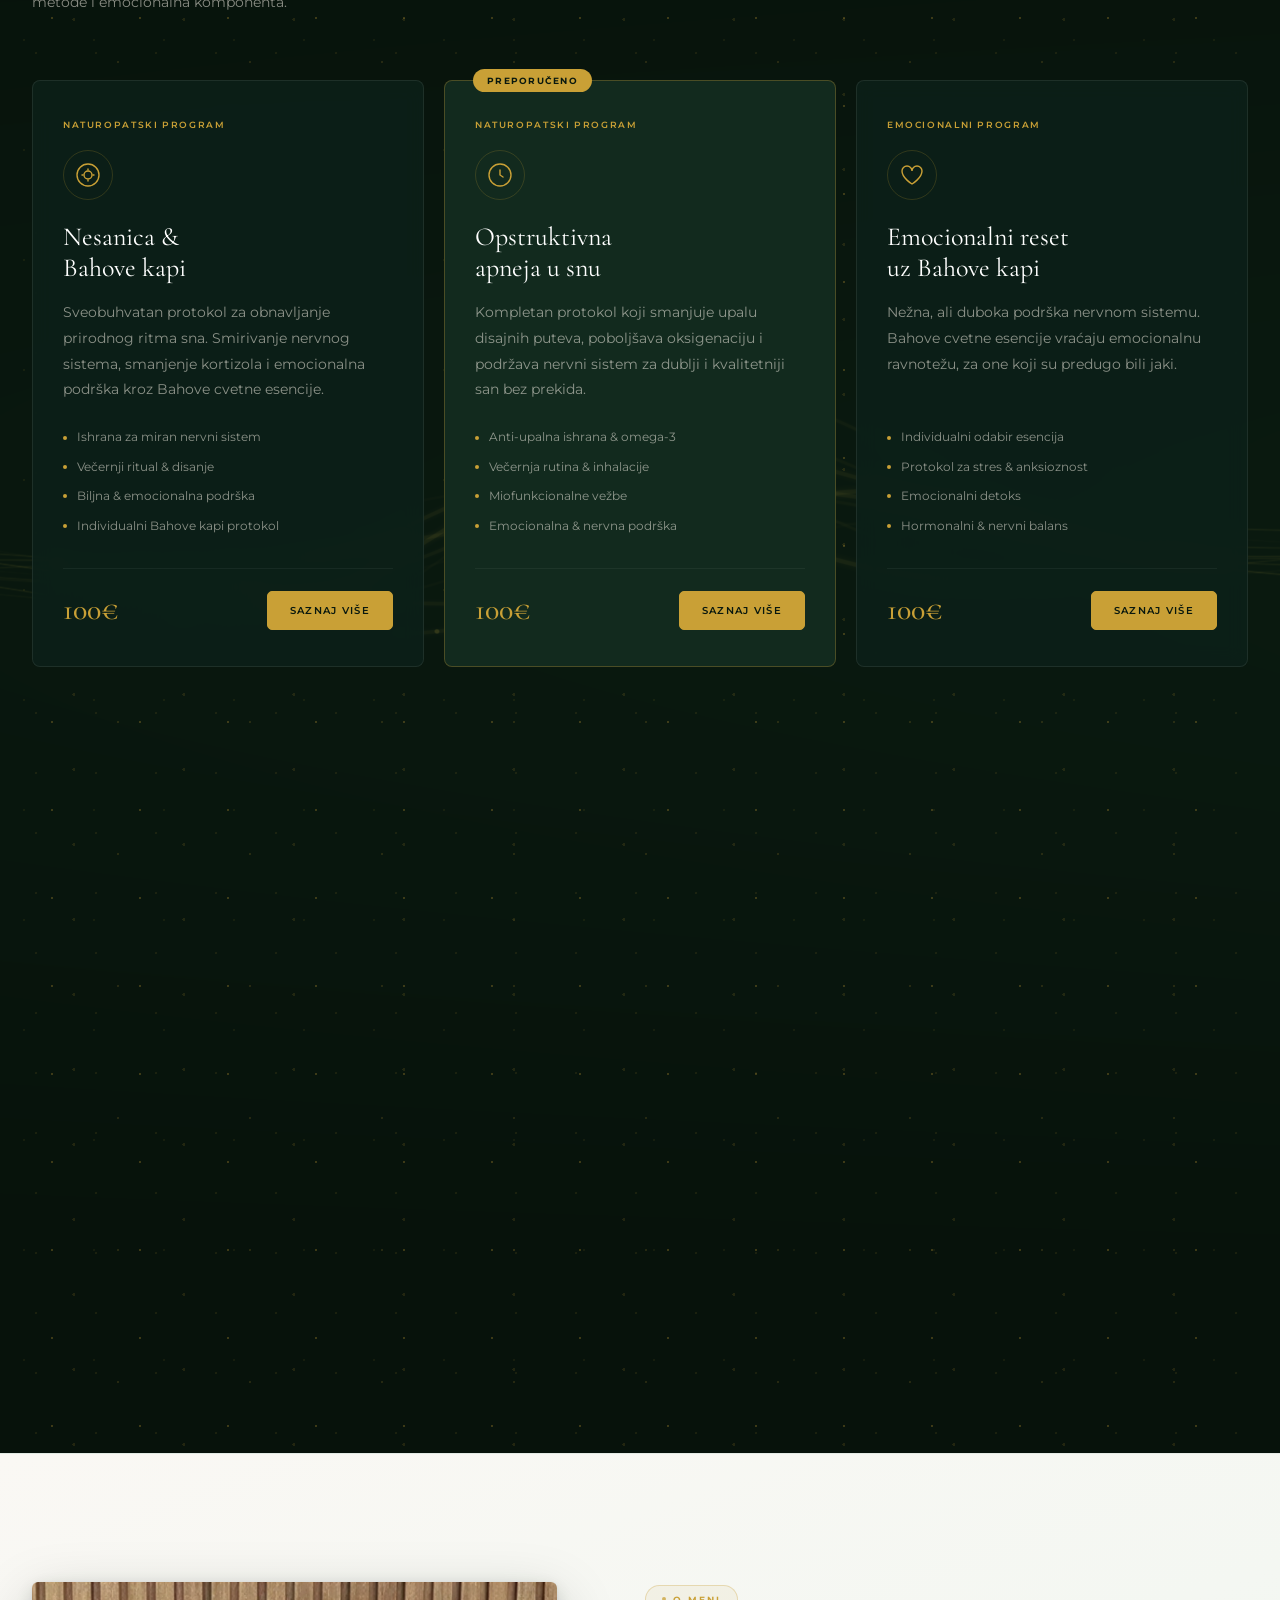
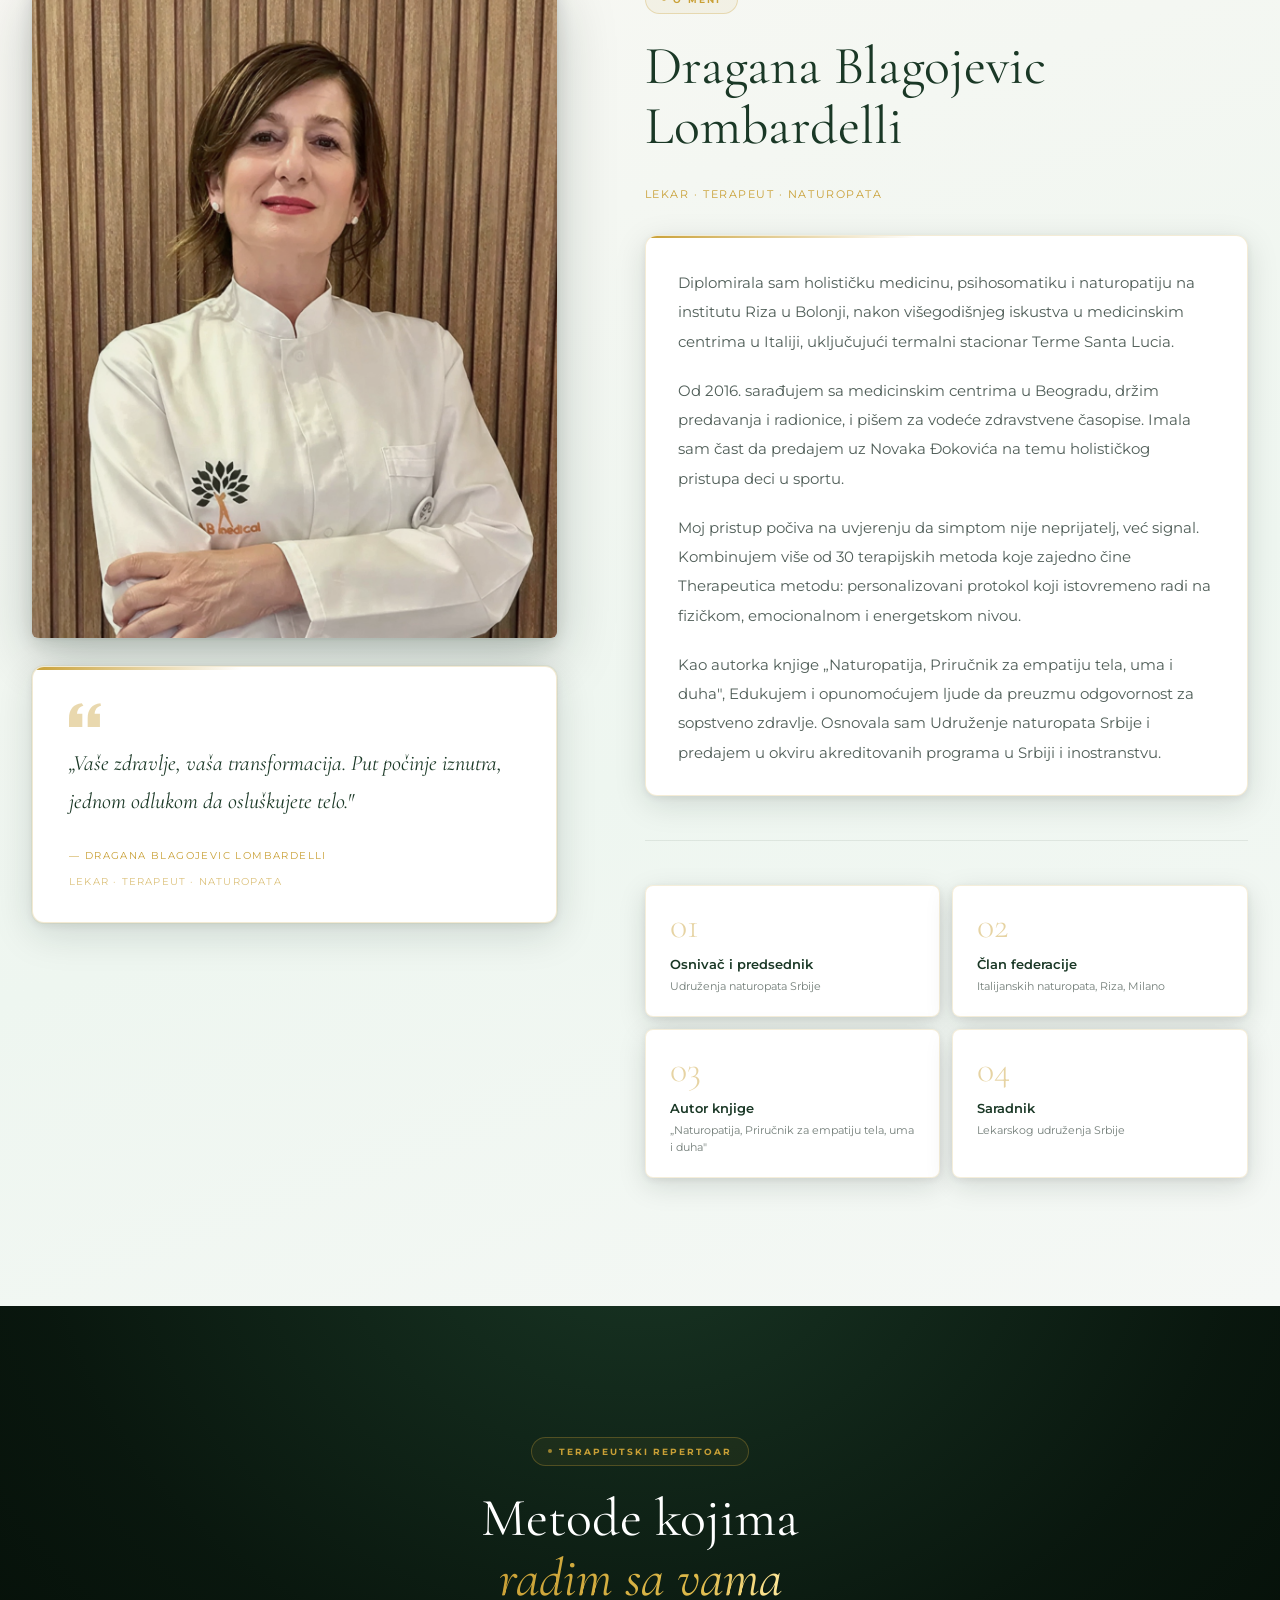
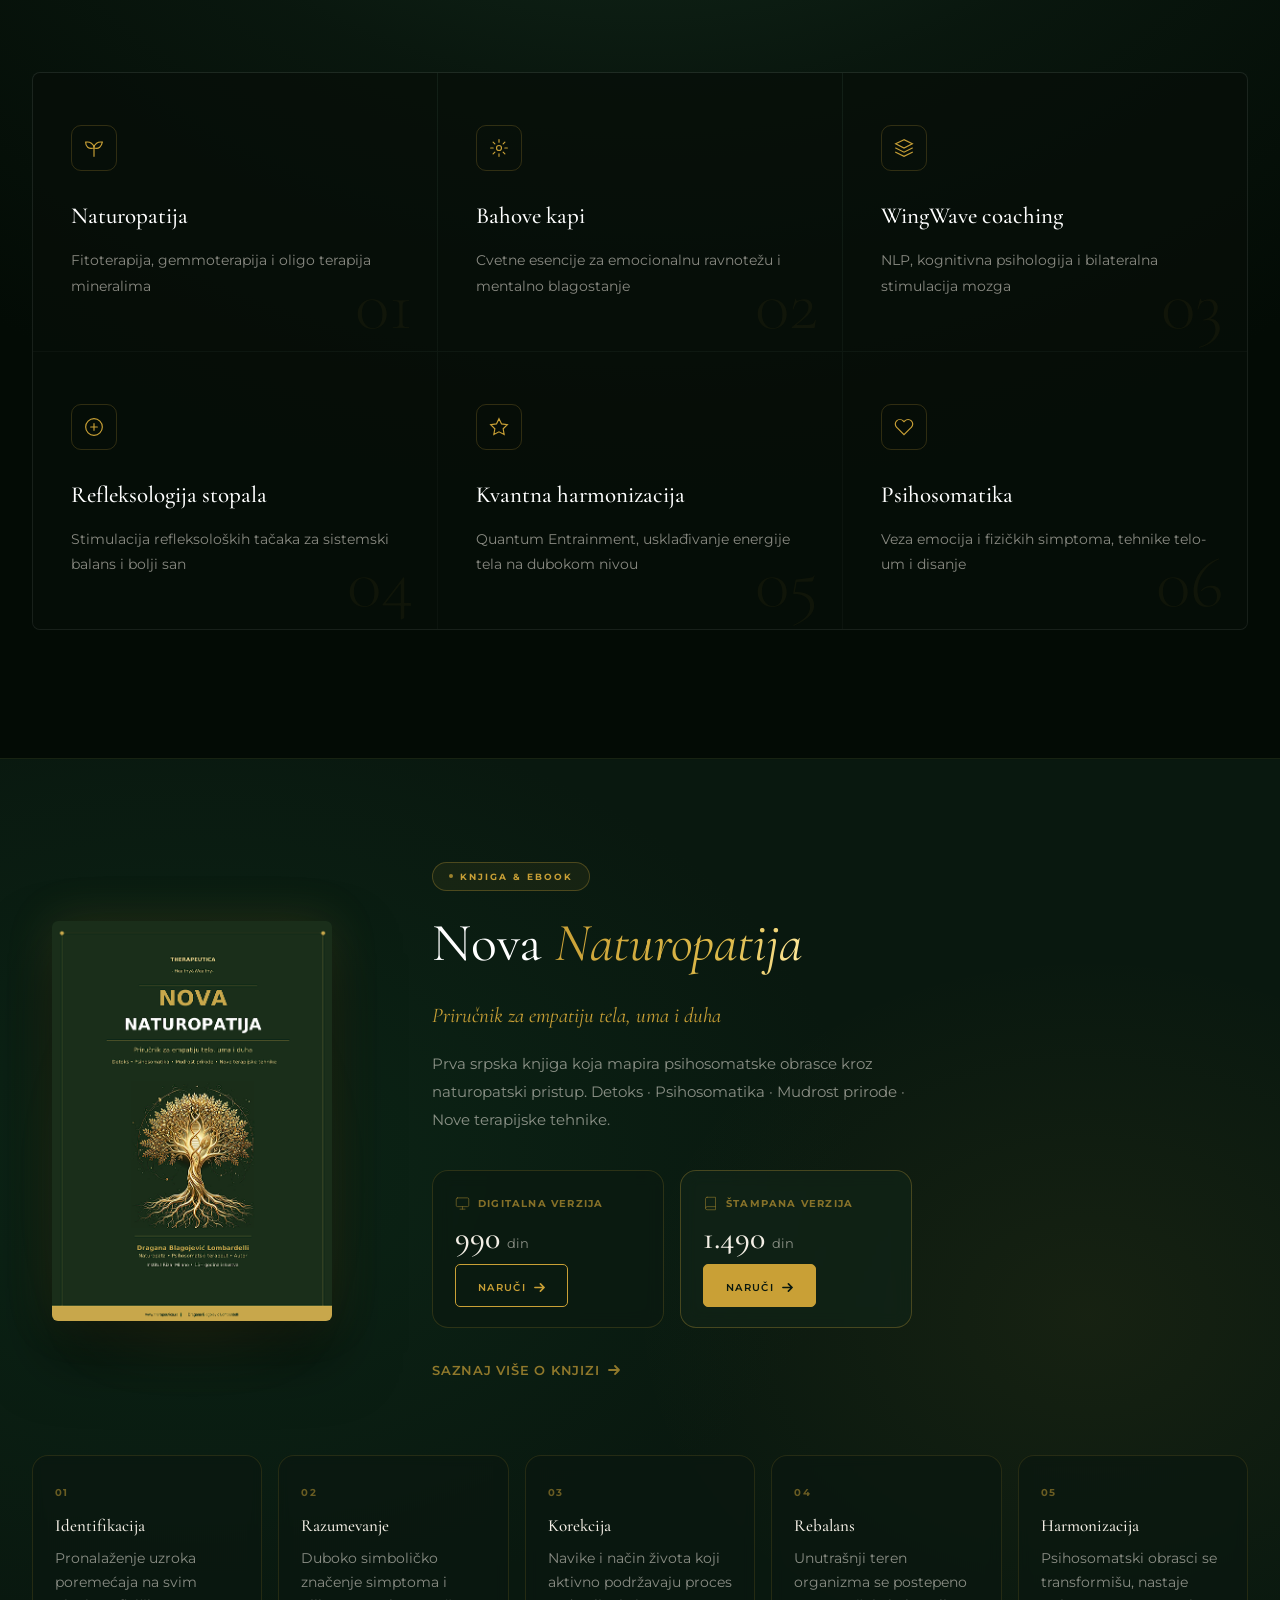
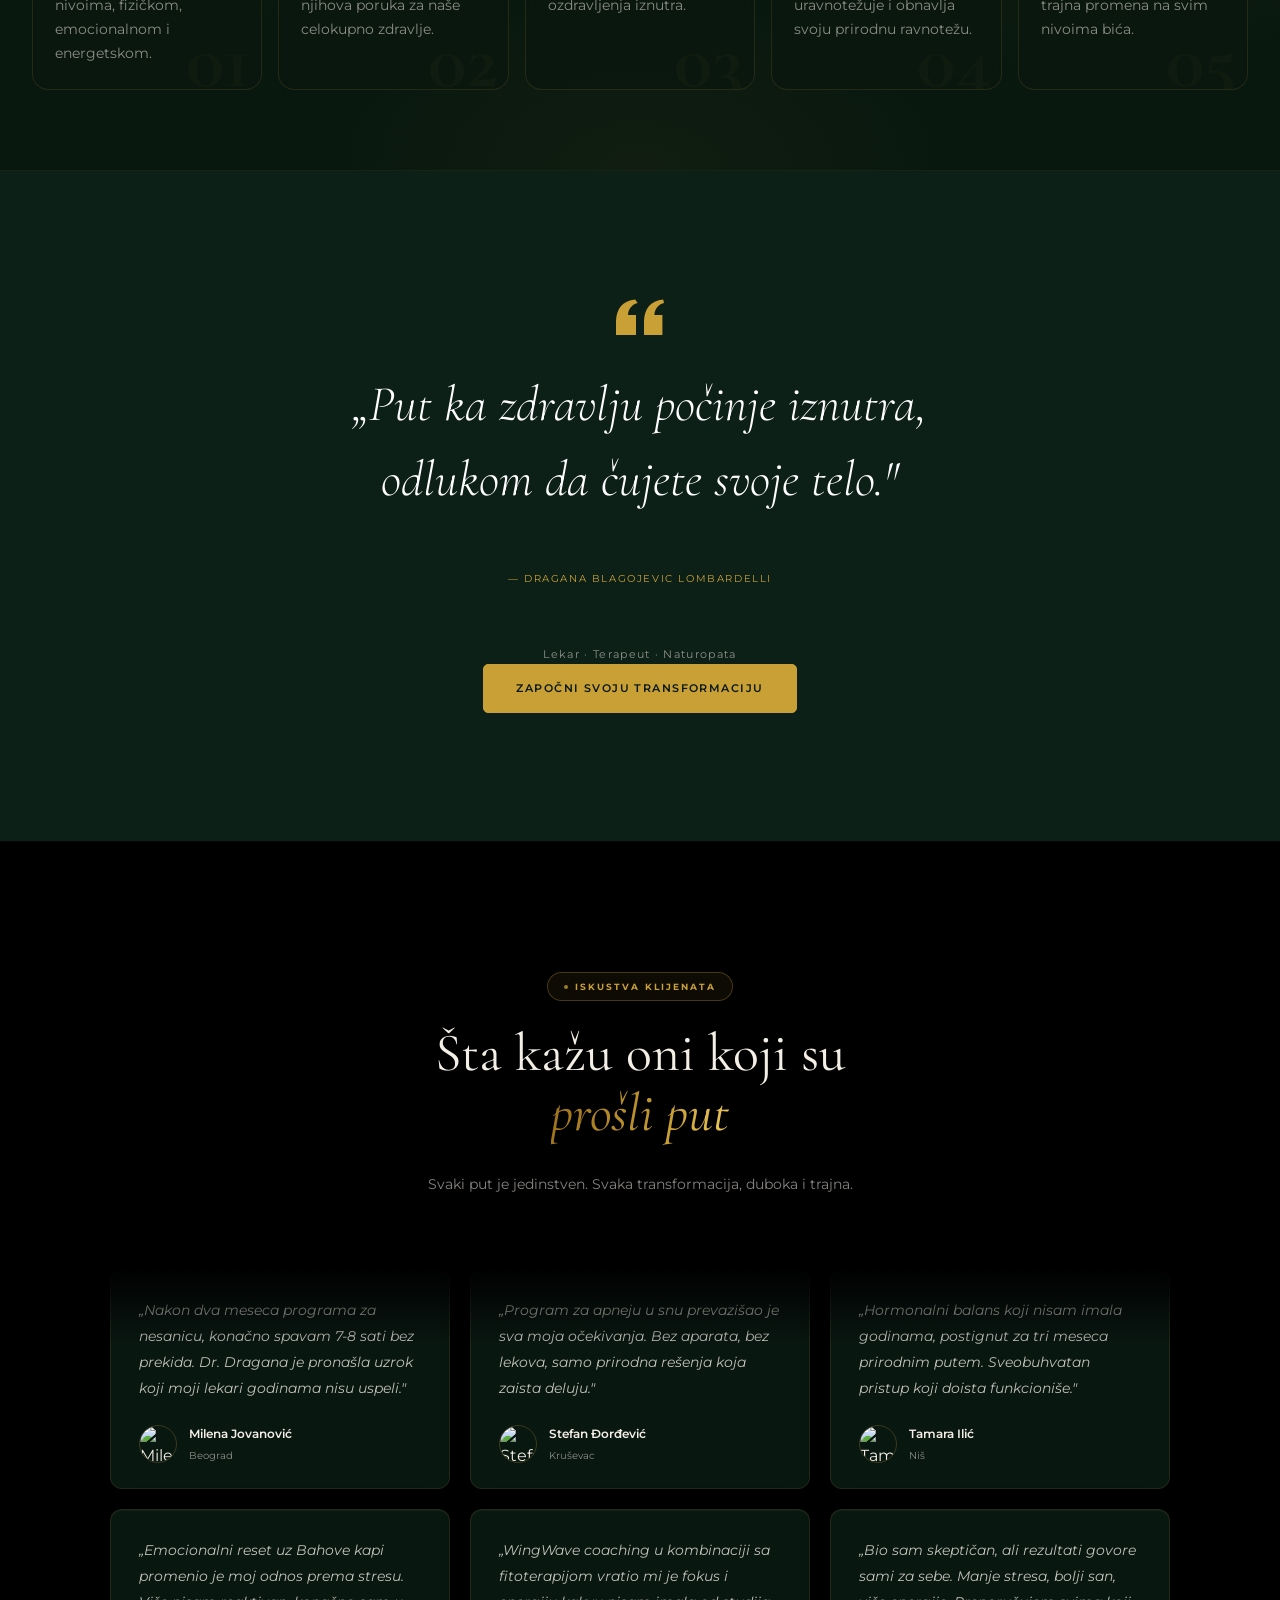
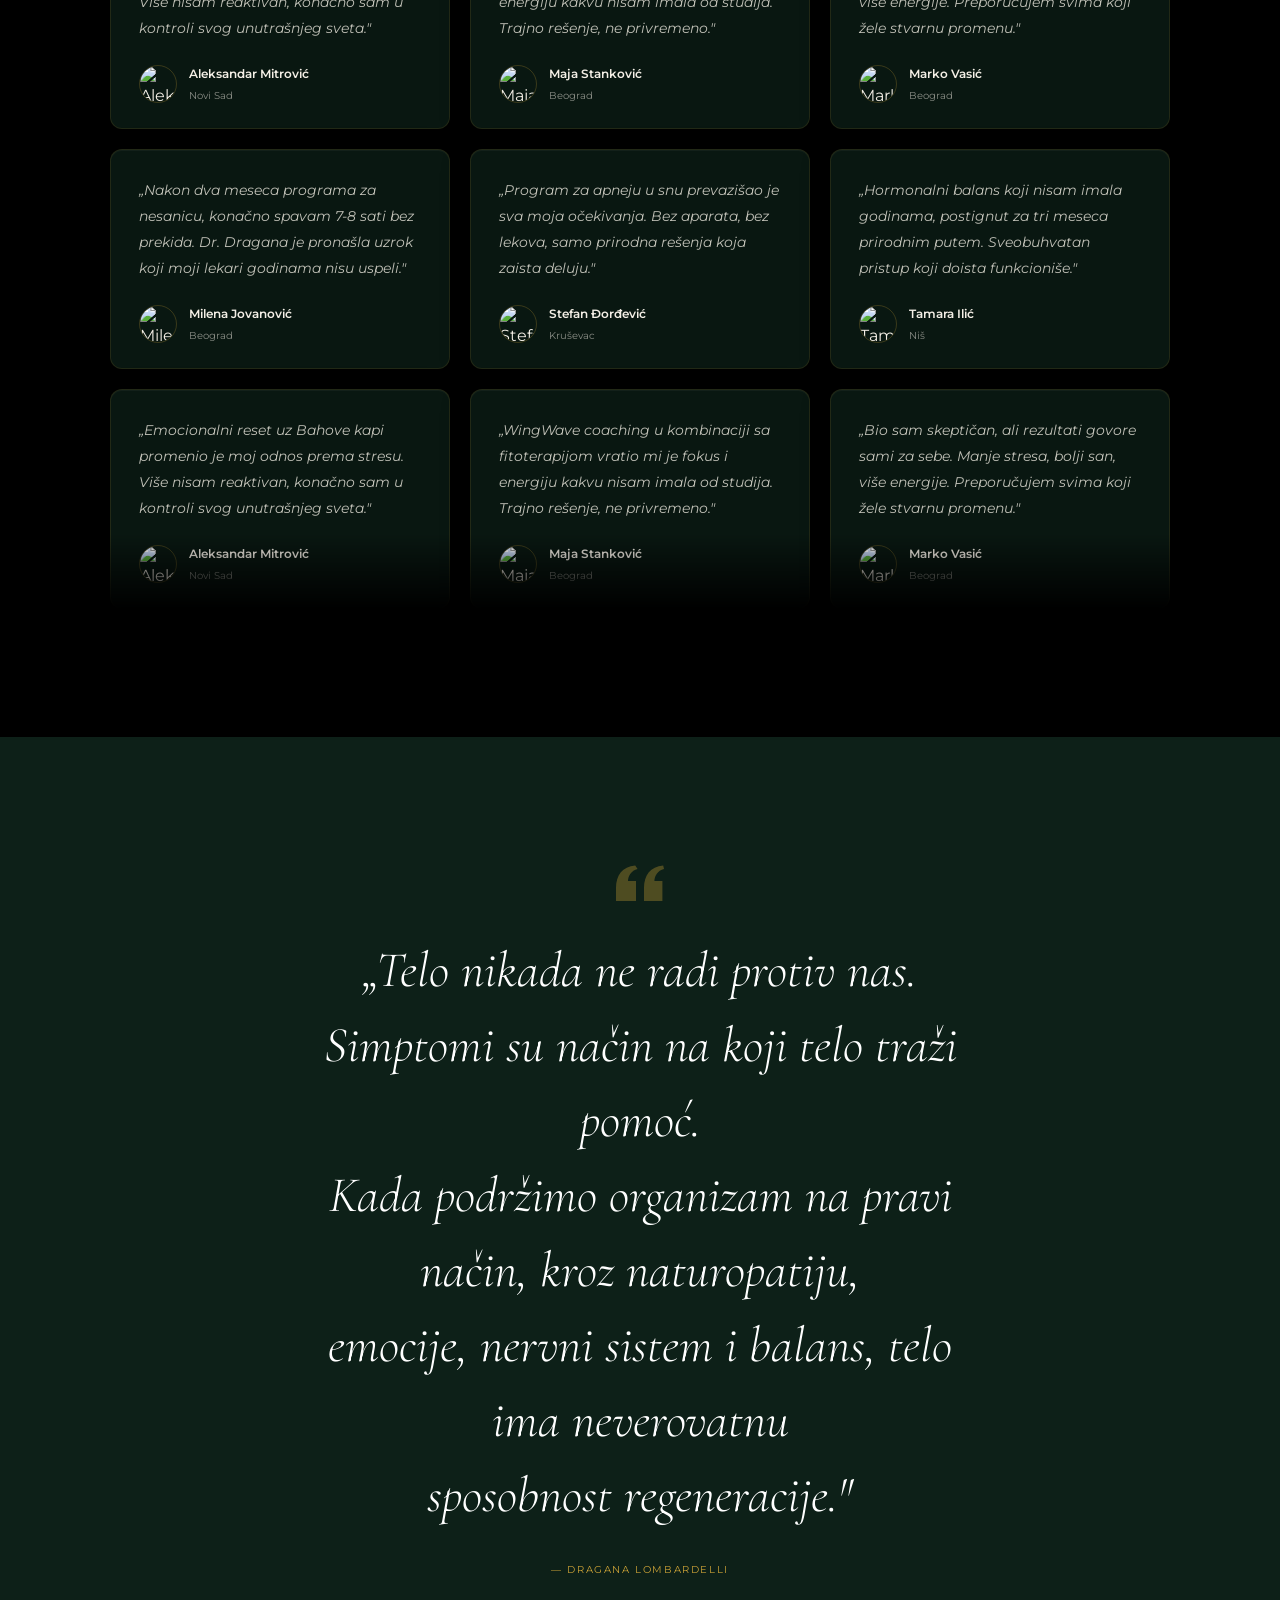
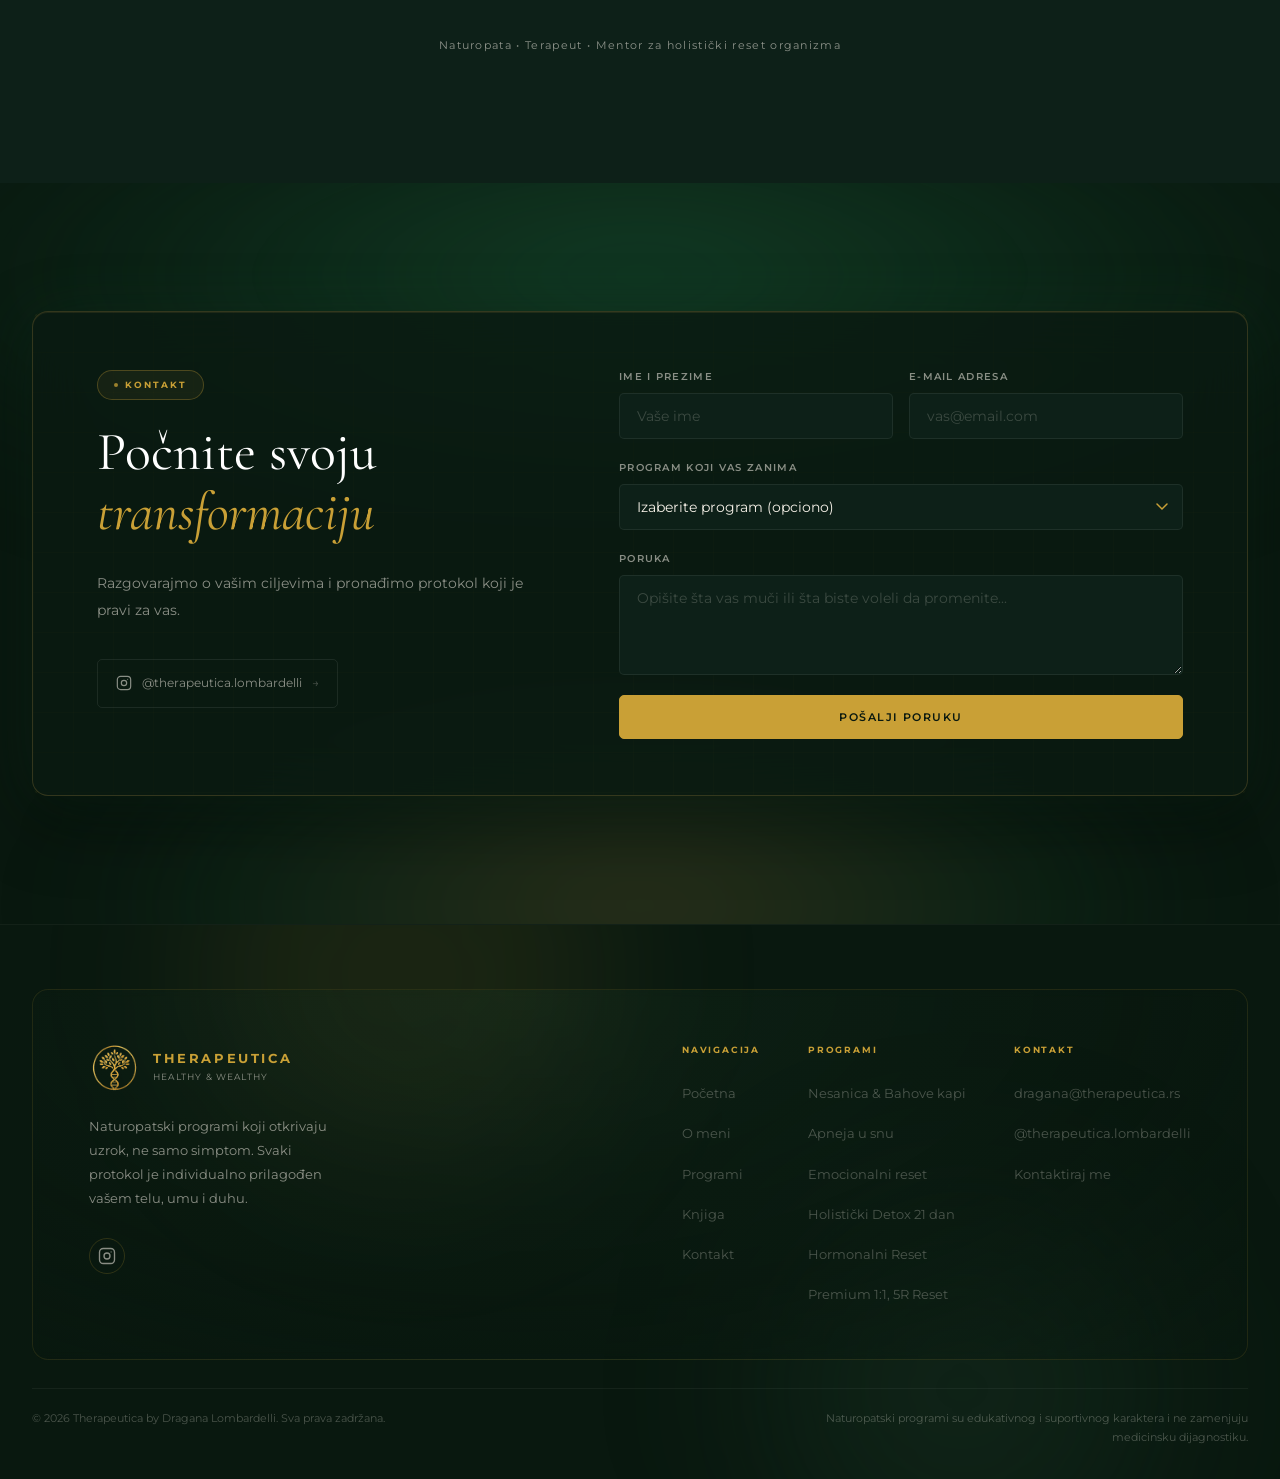
==== commit 7c6c1920: "Hero mobile stack layout; remove Italian testimonials; text fixes - Mobile hero: kicker above tree, " ====
--- a/index.html
+++ b/index.html
@@ -79,7 +79,7 @@
         <h1 class="hero__h1 hero-load-2">
           Dubinska<br />
           transformacija<br />
-          <em class="hero__h1-em"><span class="word-cycle" aria-live="polite"><span class="word-cycle__item">tela</span><span class="word-cycle__item">uma</span><span class="word-cycle__item">duha</span></span></em>
+          <em class="hero__h1-em"><span class="word-cycle" aria-live="polite"><span class="word-cycle__item">tela</span><span class="word-cycle__item">uma</span><span class="word-cycle__item">duha</span></span><span class="hero__h1-static" aria-hidden="true">tela, uma i duha</span></em>
         </h1>
 
         <p class="hero__tagline hero-load-2b">
@@ -383,7 +383,7 @@
         </h2>
         <p class="section-desc">
           Svaki program uključuje detaljan naturopatski protokol, ishrana,
-          biljna podrška, rituali i emocionalna komponenta.
+          biljna podrška, metode i emocionalna komponenta.
         </p>
       </div>
 
@@ -818,9 +818,8 @@
           <path d="M0 36V22.8C0 16.4 1.6 11.2 4.8 7.2C8 3.2 12.8 1 19.2 0.4L21.6 4C18.4 4.8 16 6.4 14.4 8.8C12.8 11.2 12 13.6 12 16H20V36H0ZM28 36V22.8C28 16.4 29.6 11.2 32.8 7.2C36 3.2 40.8 1 47.2 0.4L48 4C44.8 4.8 42.4 6.4 40.8 8.8C39.2 11.2 38.4 13.6 38.4 16H46.4V36H28Z" fill="currentColor"/>
         </svg>
         <blockquote class="citat__text" id="typewriterText">
-          „Stres nije samo mentalni pritisak.<br />
-          To je način na koji telo pokušava<br />
-          da vam kaže da ste predugo bili jaki."
+          „Put ka zdravlju počinje iznutra,<br />
+          odlukom da čujete svoje telo."
         </blockquote>
         <cite class="citat__by">— Dragana Blagojevic Lombardelli</cite>
         <p class="citat__subtitle">Lekar · Terapeut · Naturopata</p>
@@ -859,13 +858,6 @@
                 <div><b>Aleksandar Mitrović</b><span>Novi Sad</span></div>
               </div>
             </div>
-            <div class="tcard">
-              <p>„Il programma ormonale ha cambiato completamente la mia vita. In tre mesi ho ritrovato l'equilibrio che non avevo da anni. Il metodo di Dragana è unico e davvero efficace."</p>
-              <div class="tcard__author">
-                <img src="https://randomuser.me/api/portraits/women/65.jpg" alt="Giulia M." />
-                <div><b>Giulia Marchetti</b><span>Milano, Italia</span></div>
-              </div>
-            </div>
             <!-- Duplicate for seamless loop -->
             <div class="tcard">
               <p>„Nakon dva meseca programa za nesanicu, konačno spavam 7-8 sati bez prekida. Dr. Dragana je pronašla uzrok koji moji lekari godinama nisu uspeli."</p>
@@ -879,13 +871,6 @@
               <div class="tcard__author">
                 <img src="https://randomuser.me/api/portraits/men/32.jpg" alt="Aleksandar M." />
                 <div><b>Aleksandar Mitrović</b><span>Novi Sad</span></div>
-              </div>
-            </div>
-            <div class="tcard">
-              <p>„Il programma ormonale ha cambiato completamente la mia vita. In tre mesi ho ritrovato l'equilibrio che non avevo da anni. Il metodo di Dragana è unico e davvero efficace."</p>
-              <div class="tcard__author">
-                <img src="https://randomuser.me/api/portraits/women/65.jpg" alt="Giulia M." />
-                <div><b>Giulia Marchetti</b><span>Milano, Italia</span></div>
               </div>
             </div>
           </div>
@@ -908,13 +893,6 @@
                 <div><b>Maja Stanković</b><span>Beograd</span></div>
               </div>
             </div>
-            <div class="tcard">
-              <p>„Ero scettico all'inizio, ma i risultati parlano da soli. Dormivo male da anni, dopo il programma per l'apnea ho ritrovato un sonno profondo e naturale. Incredibile."</p>
-              <div class="tcard__author">
-                <img src="https://randomuser.me/api/portraits/men/43.jpg" alt="Marco F." />
-                <div><b>Marco Ferrari</b><span>Roma, Italia</span></div>
-              </div>
-            </div>
             <!-- Duplicate -->
             <div class="tcard">
               <p>„Program za apneju u snu prevazišao je sva moja očekivanja. Bez aparata, bez lekova, samo prirodna rešenja koja zaista deluju."</p>
@@ -928,13 +906,6 @@
               <div class="tcard__author">
                 <img src="https://randomuser.me/api/portraits/women/23.jpg" alt="Maja S." />
                 <div><b>Maja Stanković</b><span>Beograd</span></div>
-              </div>
-            </div>
-            <div class="tcard">
-              <p>„Ero scettico all'inizio, ma i risultati parlano da soli. Dormivo male da anni, dopo il programma per l'apnea ho ritrovato un sonno profondo e naturale. Incredibile."</p>
-              <div class="tcard__author">
-                <img src="https://randomuser.me/api/portraits/men/43.jpg" alt="Marco F." />
-                <div><b>Marco Ferrari</b><span>Roma, Italia</span></div>
               </div>
             </div>
           </div>
@@ -957,13 +928,6 @@
                 <div><b>Marko Vasić</b><span>Beograd</span></div>
               </div>
             </div>
-            <div class="tcard">
-              <p>„Il metodo 5R mi ha guidata passo dopo passo attraverso una trasformazione profonda. Non solo fisica, ma emotiva. Consiglio Dragana a chiunque cerchi un vero cambiamento."</p>
-              <div class="tcard__author">
-                <img src="https://randomuser.me/api/portraits/women/82.jpg" alt="Sofia R." />
-                <div><b>Sofia Ricci</b><span>Torino, Italia</span></div>
-              </div>
-            </div>
             <!-- Duplicate -->
             <div class="tcard">
               <p>„Hormonalni balans koji nisam imala godinama, postignut za tri meseca prirodnim putem. Sveobuhvatan pristup koji doista funkcioniše."</p>
@@ -977,13 +941,6 @@
               <div class="tcard__author">
                 <img src="https://randomuser.me/api/portraits/men/76.jpg" alt="Marko V." />
                 <div><b>Marko Vasić</b><span>Beograd</span></div>
-              </div>
-            </div>
-            <div class="tcard">
-              <p>„Il metodo 5R mi ha guidata passo dopo passo attraverso una trasformazione profonda. Non solo fisica, ma emotiva. Consiglio Dragana a chiunque cerchi un vero cambiamento."</p>
-              <div class="tcard__author">
-                <img src="https://randomuser.me/api/portraits/women/82.jpg" alt="Sofia R." />
-                <div><b>Sofia Ricci</b><span>Torino, Italia</span></div>
               </div>
             </div>
           </div>
@@ -1010,13 +967,6 @@
           </div>
         </div>
         <div class="tcard">
-          <p>„Il programma ormonale ha cambiato completamente la mia vita. In tre mesi ho ritrovato l'equilibrio che non avevo da anni. Il metodo di Dragana è unico e davvero efficace."</p>
-          <div class="tcard__author">
-            <img src="https://randomuser.me/api/portraits/women/65.jpg" alt="Giulia M." />
-            <div><b>Giulia Marchetti</b><span>Milano, Italia</span></div>
-          </div>
-        </div>
-        <div class="tcard">
           <p>„Hormonalni balans koji nisam imala godinama, postignut za tri meseca prirodnim putem. Sveobuhvatan pristup koji doista funkcioniše."</p>
           <div class="tcard__author">
             <img src="https://randomuser.me/api/portraits/women/11.jpg" alt="Tamara I." />
@@ -1031,13 +981,6 @@
           </div>
         </div>
         <div class="tcard">
-          <p>„Ero scettico all'inizio, ma i risultati parlano da soli. Dormivo male da anni, dopo il programma per l'apnea ho ritrovato un sonno profondo e naturale. Incredibile."</p>
-          <div class="tcard__author">
-            <img src="https://randomuser.me/api/portraits/men/43.jpg" alt="Marco F." />
-            <div><b>Marco Ferrari</b><span>Roma, Italia</span></div>
-          </div>
-        </div>
-        <div class="tcard">
           <p>„WingWave coaching u kombinaciji sa fitoterapijom vratio mi je fokus i energiju kakvu nisam imala od studija. Trajno rešenje, ne privremeno."</p>
           <div class="tcard__author">
             <img src="https://randomuser.me/api/portraits/women/23.jpg" alt="Maja S." />
@@ -1049,13 +992,6 @@
           <div class="tcard__author">
             <img src="https://randomuser.me/api/portraits/men/76.jpg" alt="Marko V." />
             <div><b>Marko Vasić</b><span>Beograd</span></div>
-          </div>
-        </div>
-        <div class="tcard">
-          <p>„Il metodo 5R mi ha guidata passo dopo passo attraverso una trasformazione profonda. Non solo fisica, ma emotiva. Consiglio Dragana a chiunque cerchi un vero cambiamento."</p>
-          <div class="tcard__author">
-            <img src="https://randomuser.me/api/portraits/women/82.jpg" alt="Sofia R." />
-            <div><b>Sofia Ricci</b><span>Torino, Italia</span></div>
           </div>
         </div>
         <!-- Duplicate for seamless loop -->
@@ -1074,13 +1010,6 @@
           </div>
         </div>
         <div class="tcard">
-          <p>„Il programma ormonale ha cambiato completamente la mia vita. In tre mesi ho ritrovato l'equilibrio che non avevo da anni. Il metodo di Dragana è unico e davvero efficace."</p>
-          <div class="tcard__author">
-            <img src="https://randomuser.me/api/portraits/women/65.jpg" alt="Giulia M." />
-            <div><b>Giulia Marchetti</b><span>Milano, Italia</span></div>
-          </div>
-        </div>
-        <div class="tcard">
           <p>„Hormonalni balans koji nisam imala godinama, postignut za tri meseca prirodnim putem. Sveobuhvatan pristup koji doista funkcioniše."</p>
           <div class="tcard__author">
             <img src="https://randomuser.me/api/portraits/women/11.jpg" alt="Tamara I." />
@@ -1095,13 +1024,6 @@
           </div>
         </div>
         <div class="tcard">
-          <p>„Ero scettico all'inizio, ma i risultati parlano da soli. Dormivo male da anni, dopo il programma per l'apnea ho ritrovato un sonno profondo e naturale. Incredibile."</p>
-          <div class="tcard__author">
-            <img src="https://randomuser.me/api/portraits/men/43.jpg" alt="Marco F." />
-            <div><b>Marco Ferrari</b><span>Roma, Italia</span></div>
-          </div>
-        </div>
-        <div class="tcard">
           <p>„WingWave coaching u kombinaciji sa fitoterapijom vratio mi je fokus i energiju kakvu nisam imala od studija. Trajno rešenje, ne privremeno."</p>
           <div class="tcard__author">
             <img src="https://randomuser.me/api/portraits/women/23.jpg" alt="Maja S." />
@@ -1113,13 +1035,6 @@
           <div class="tcard__author">
             <img src="https://randomuser.me/api/portraits/men/76.jpg" alt="Marko V." />
             <div><b>Marko Vasić</b><span>Beograd</span></div>
-          </div>
-        </div>
-        <div class="tcard">
-          <p>„Il metodo 5R mi ha guidata passo dopo passo attraverso una trasformazione profonda. Non solo fisica, ma emotiva. Consiglio Dragana a chiunque cerchi un vero cambiamento."</p>
-          <div class="tcard__author">
-            <img src="https://randomuser.me/api/portraits/women/82.jpg" alt="Sofia R." />
-            <div><b>Sofia Ricci</b><span>Torino, Italia</span></div>
           </div>
         </div>
       </div>
--- a/css/style.css
+++ b/css/style.css
@@ -2191,6 +2191,7 @@
   display: block;
   margin-top: 0;
 }
+.hero__h1-static { display: none; }
 .word-cycle {
   position: relative;
   display: inline-block;
@@ -2489,28 +2490,36 @@
   .nav__cta       { display: none; }
   .hamburger      { display: flex; }
 
-  /* ── Hero: subtle tree on mobile, creds/signature hidden ── */
+  /* ── Hero: mobile stacked layout — kicker top, tree middle, h1+tagline below ── */
   .hero__name-signature { display: none !important; }
   .hero__cred-float     { display: none !important; }
+
+  /* Hero: flex-start so content stacks from the top */
+  .hero {
+    justify-content: flex-start;
+    min-height: 130vh;
+  }
+
+  /* Tree positioned between kicker and h1, fully visible */
   .hero__tree-wrap {
-    top: var(--nav-h);
+    top: calc(var(--nav-h) + 56px);
     left: 0;
     right: 0;
-    bottom: 110px;
+    height: 60vh;
+    bottom: auto;
     width: 100%;
     z-index: 0;
-    opacity: 0.28;
+    opacity: 1;
     justify-content: center;
   }
   .hero__tree { height: 100%; width: auto; mix-blend-mode: normal; }
-  .hero__inner    { padding: 80px 20px 140px; position: relative; z-index: 2; }
-  .hero__h1       { font-size: clamp(42px, 10vw, 60px); }
-
-  /* Hero: kicker and tagline as mini glass cards on mobile */
+
+  /* Inner: small top padding — kicker sits just below nav */
+  .hero__inner { padding: 14px 20px 60px; position: relative; z-index: 2; }
+
+  /* Kicker: glass card, sits above the tree */
   .hero__kicker::before { content: none; }
-  .hero__tagline::before { display: none; }
   .hero__kicker .kicker-line { display: none; }
-
   .hero__kicker {
     width: fit-content;
     padding: 6px 14px;
@@ -2519,9 +2528,22 @@
     -webkit-backdrop-filter: blur(14px);
     border: 1px solid rgba(201, 160, 54, 0.26);
     border-radius: 8px;
-    margin-bottom: 22px;
+    margin-bottom: 0;
     gap: 0;
   }
+
+  /* H1: pushed below the tree, centered, static text on mobile */
+  .hero__h1 {
+    font-size: clamp(34px, 9vw, 52px);
+    text-align: center;
+    margin-top: calc(60vh + 28px);
+  }
+  .hero__h1::before { display: none; }
+  .hero__h1 .word-cycle { display: none; }
+  .hero__h1 .hero__h1-static { display: inline; }
+
+  /* Tagline: glass card, below h1 */
+  .hero__tagline::before { display: none; }
   .hero__tagline {
     padding: 8px 16px;
     background: rgba(9, 19, 13, 0.52);
@@ -2529,20 +2551,11 @@
     -webkit-backdrop-filter: blur(14px);
     border: 1px solid rgba(201, 160, 54, 0.26);
     border-radius: 8px;
-    margin-bottom: 32px;
+    margin-top: 18px;
+    margin-bottom: 28px;
+    text-align: center;
   }
 
-  /* Dark blur mask behind the h1 on mobile */
-  .hero__h1::before {
-    content: '';
-    position: absolute;
-    inset: -18px 12px;
-    background: rgba(9, 19, 13, 0.92);
-    filter: blur(56px);
-    border-radius: 50%;
-    pointer-events: none;
-    z-index: -1;
-  }
   .hero__trust    { grid-template-columns: 1fr; gap: 8px; }
   .hero__actions  { flex-wrap: wrap; }
   .creds          { grid-template-columns: 1fr; }
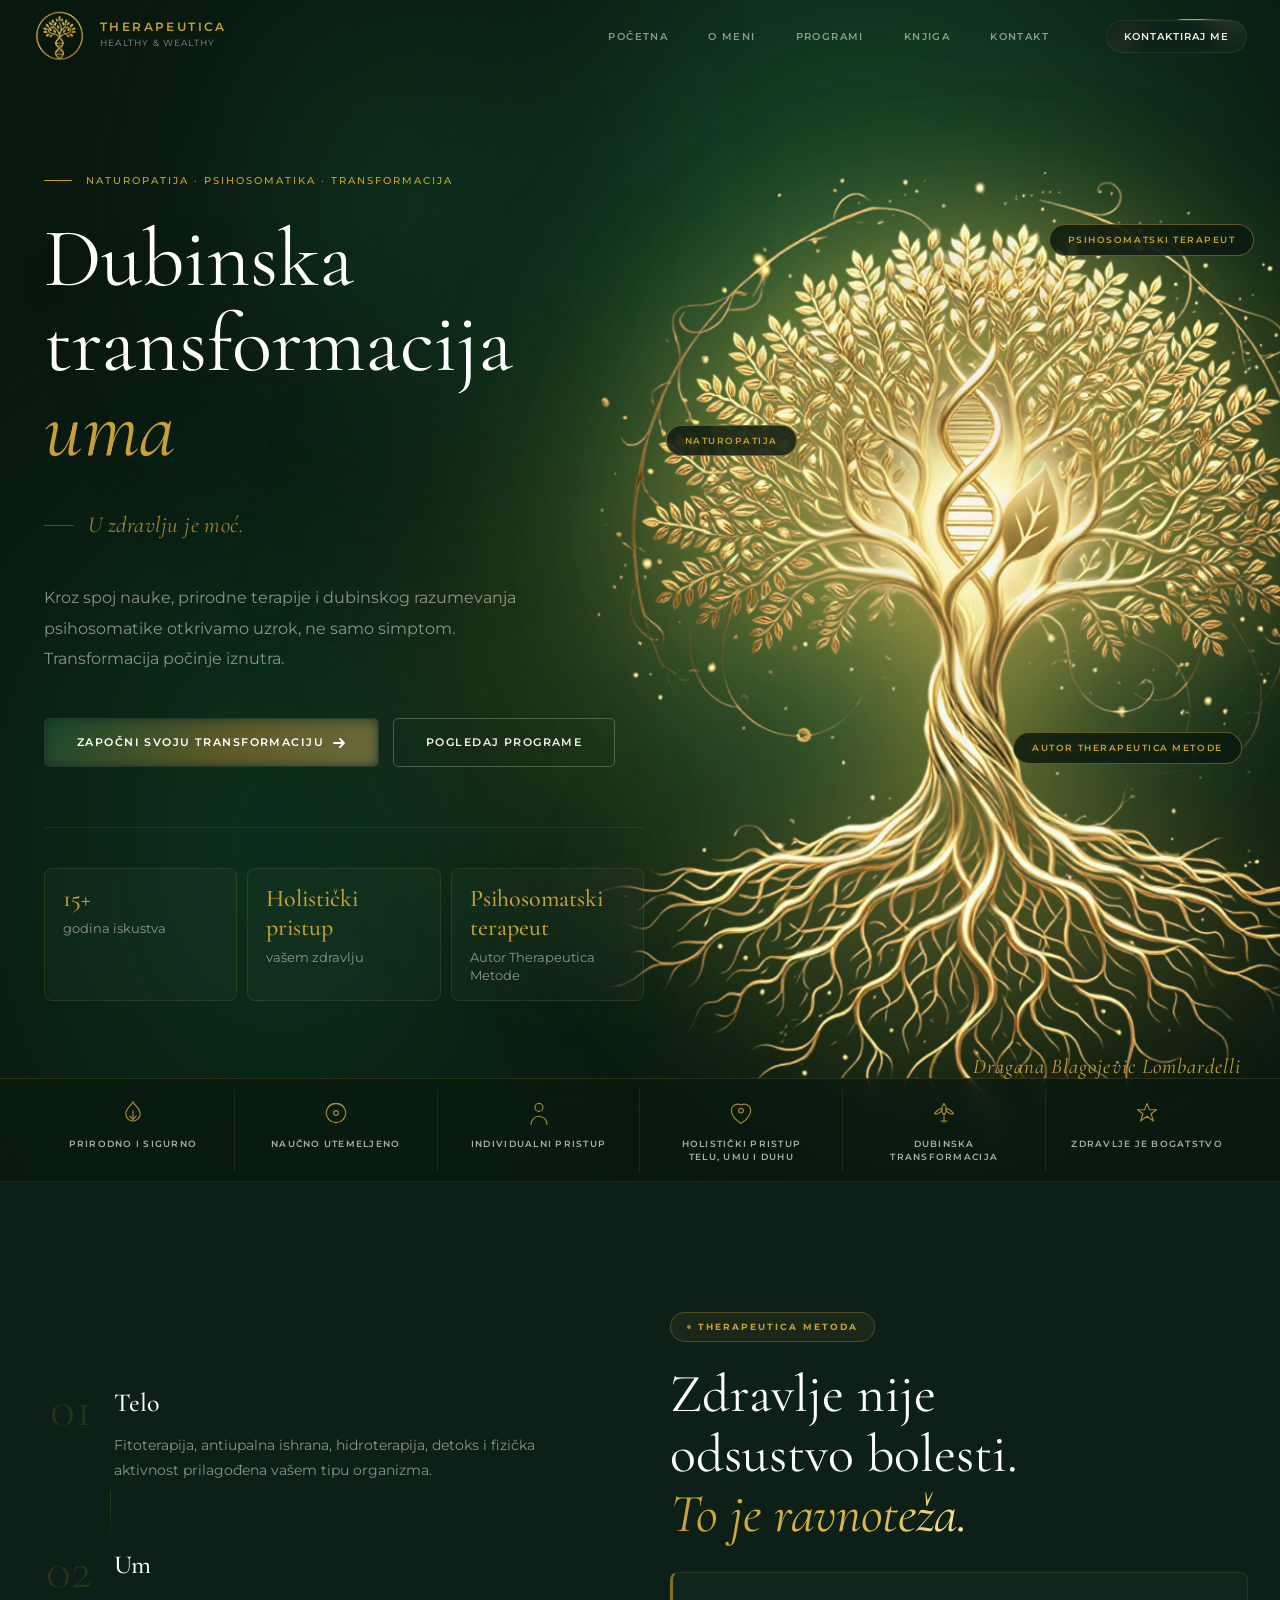
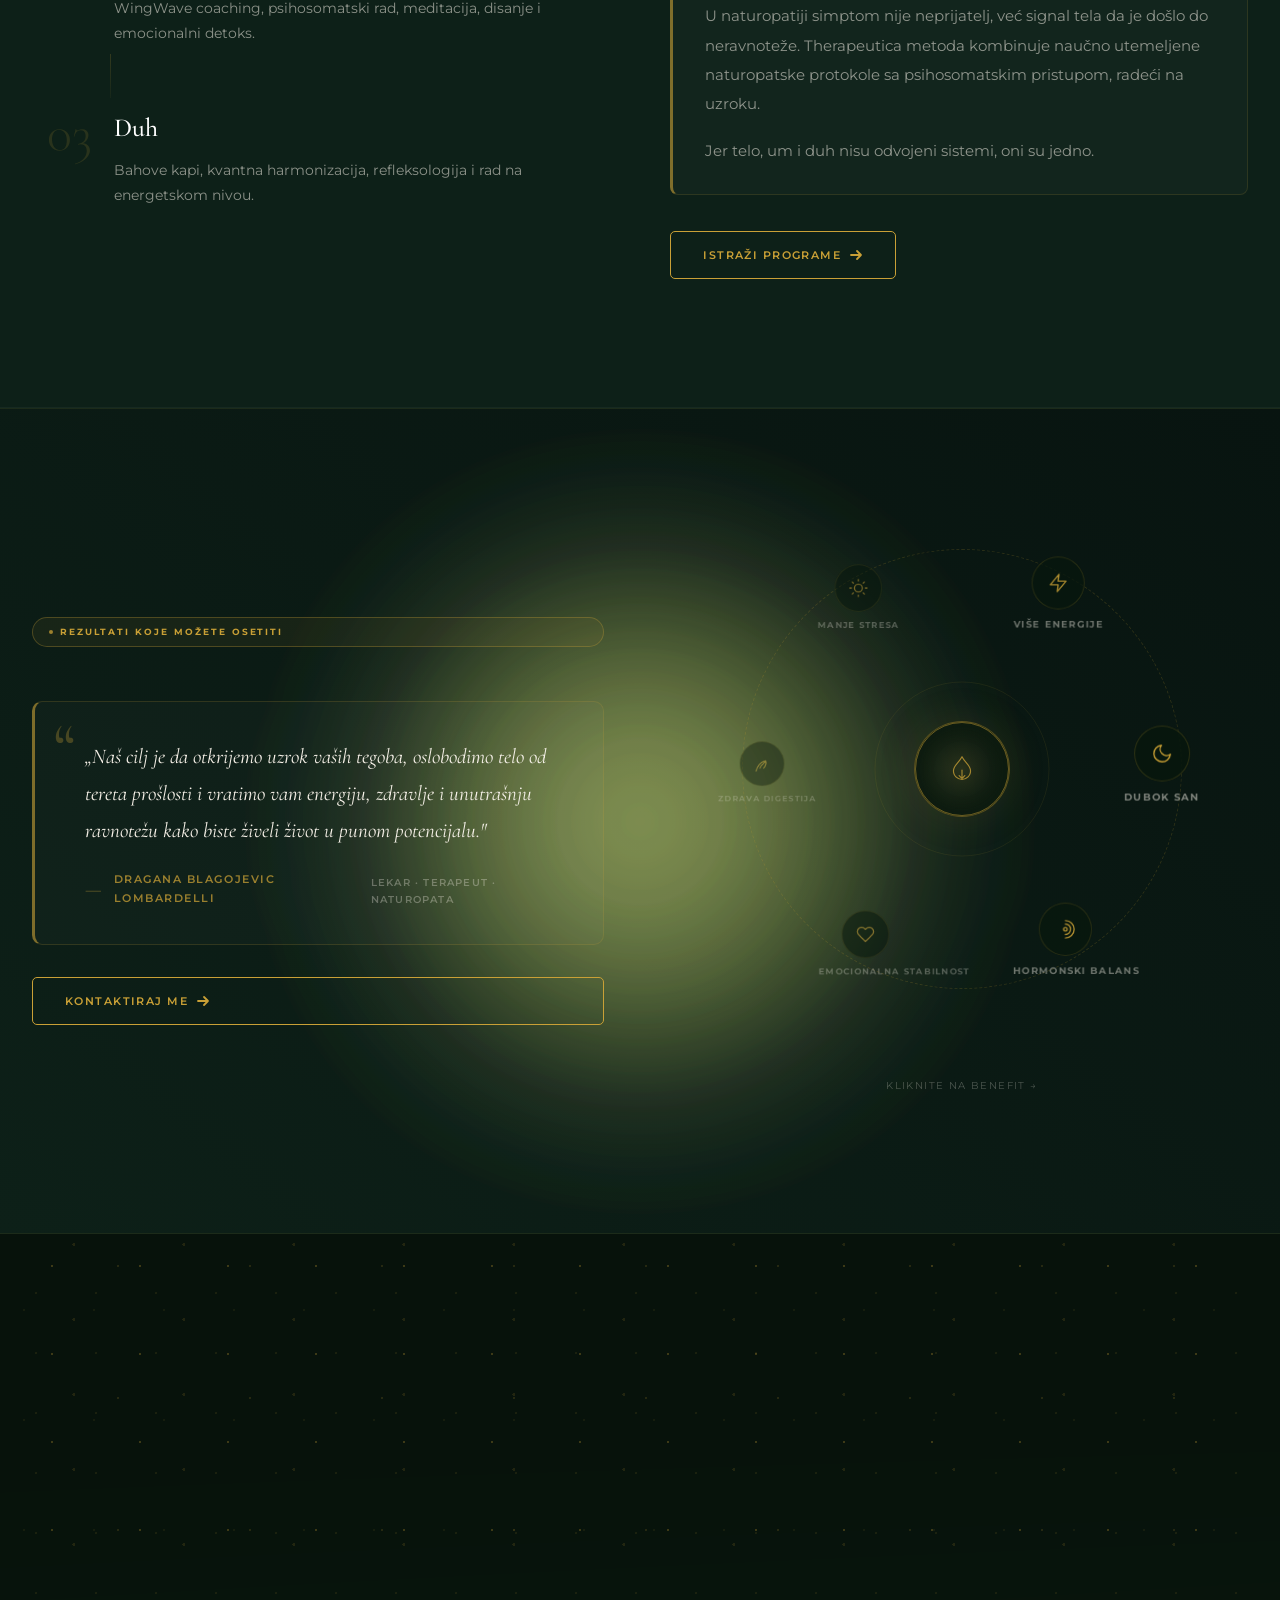
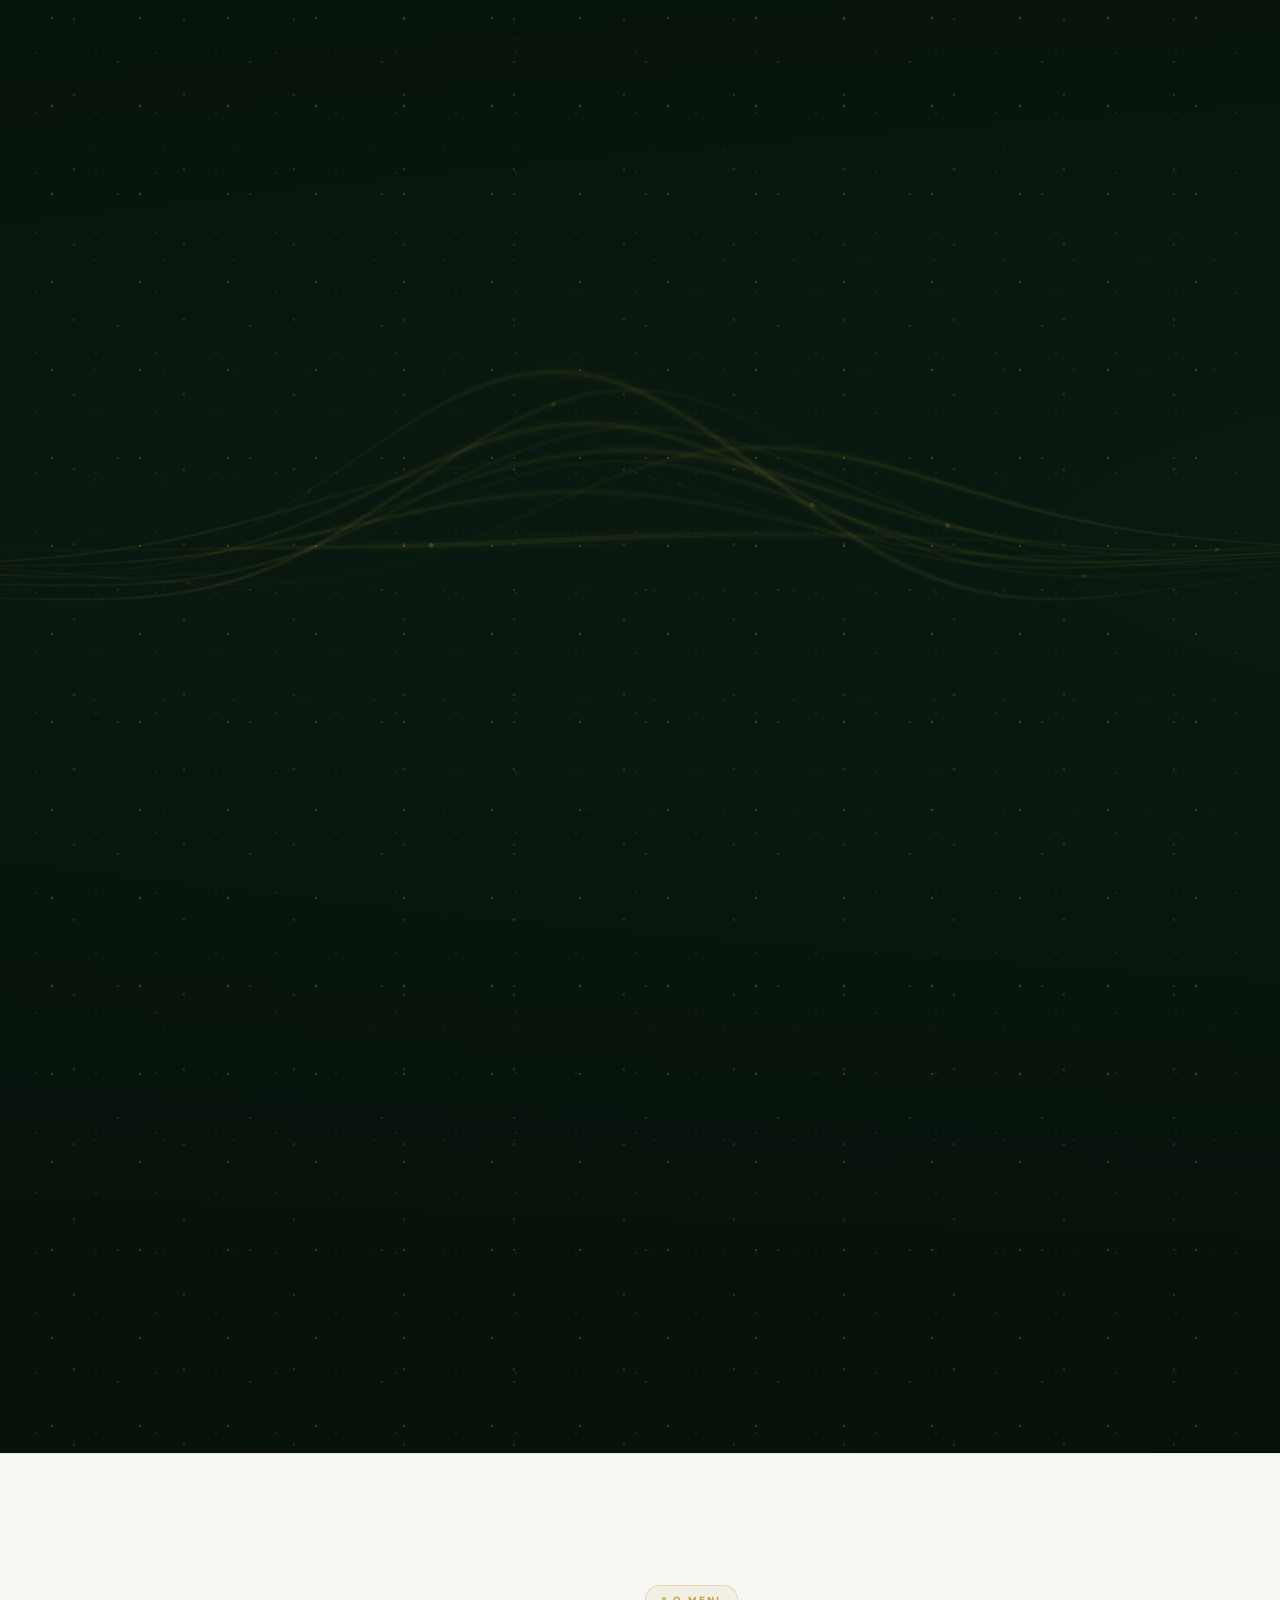
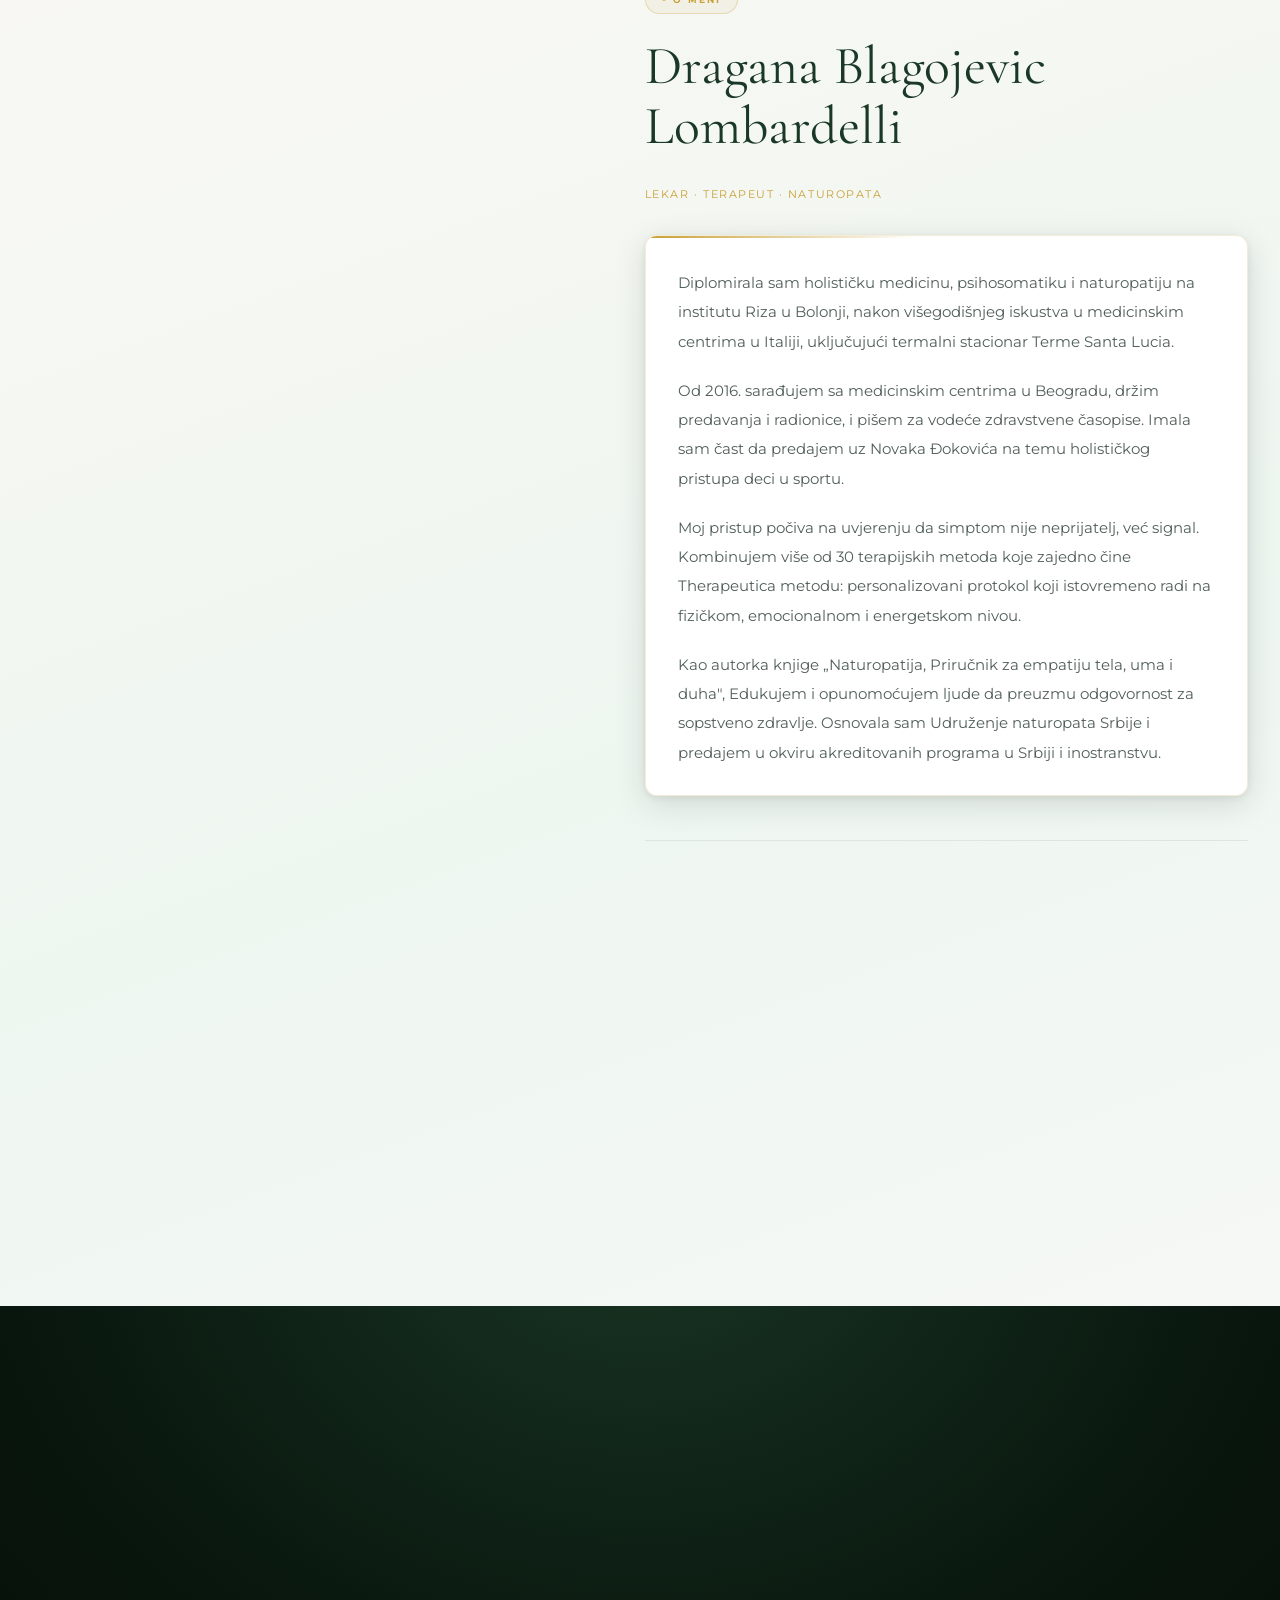
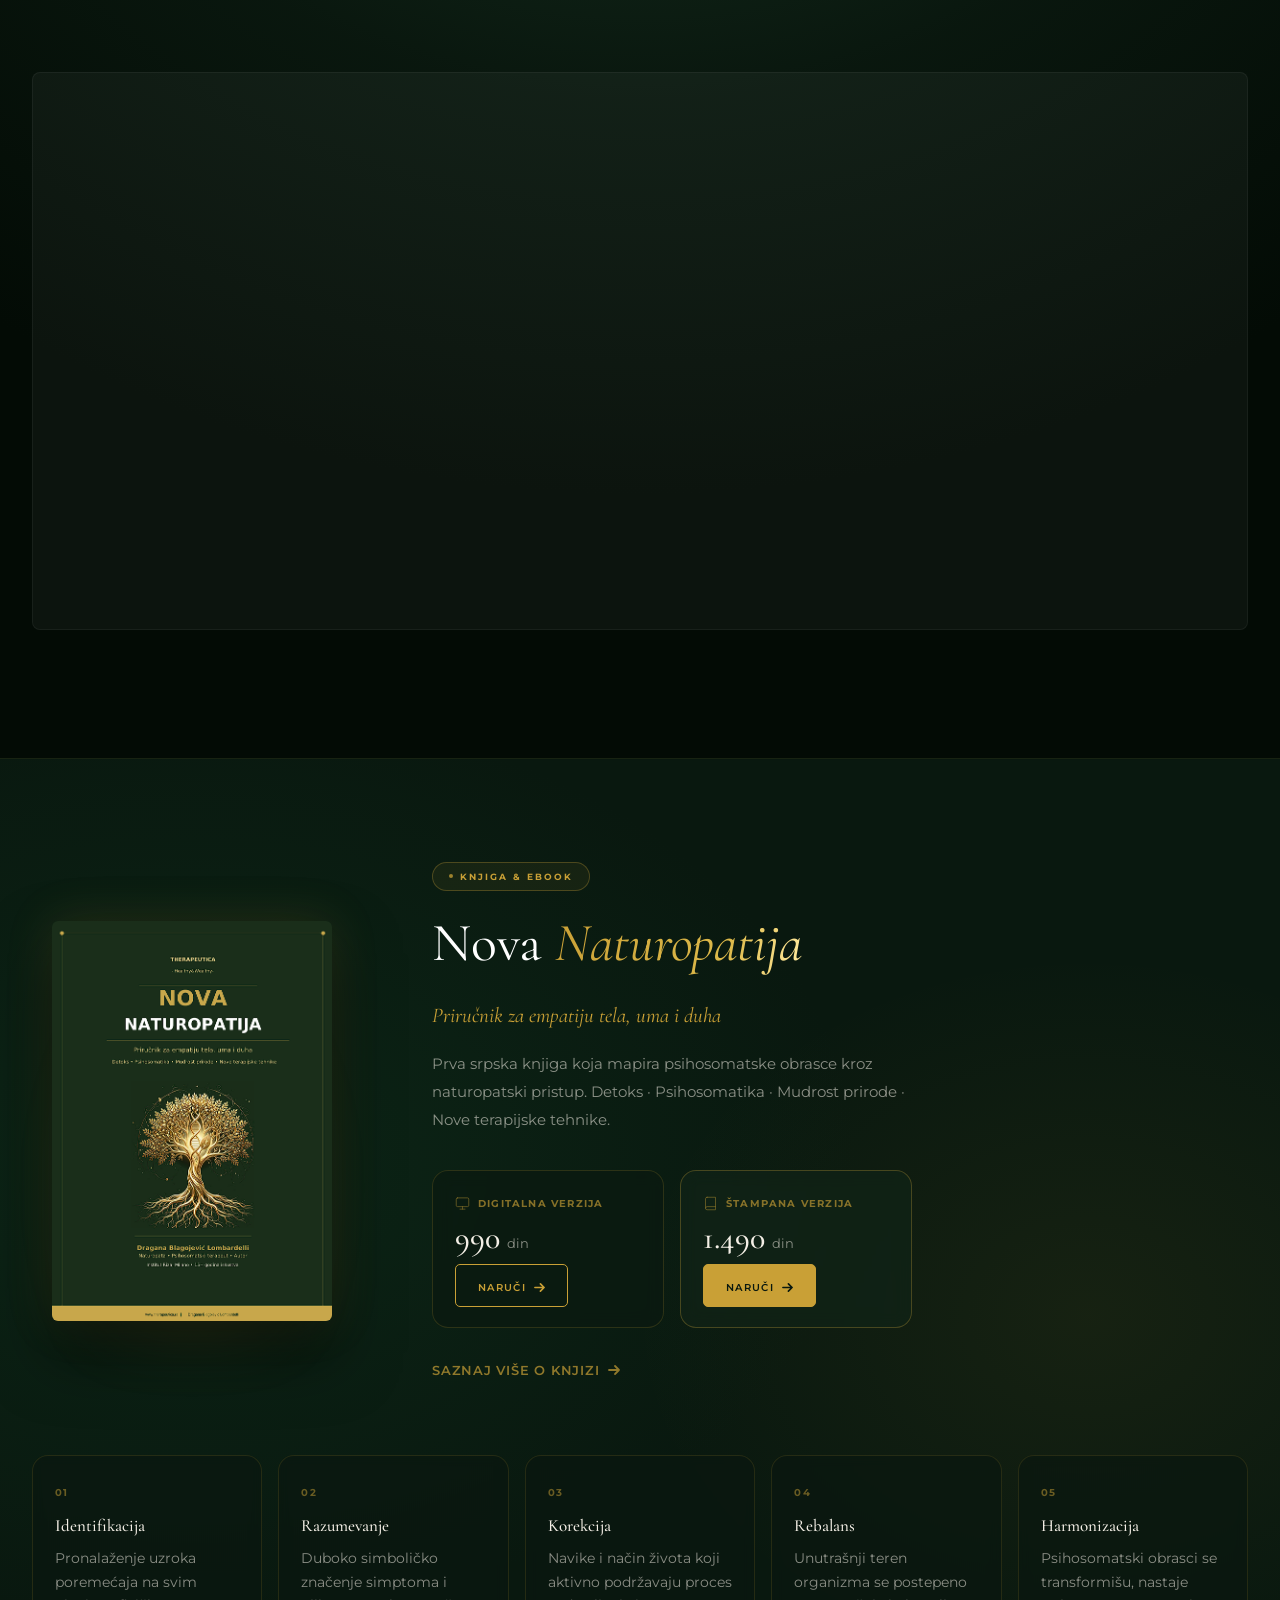
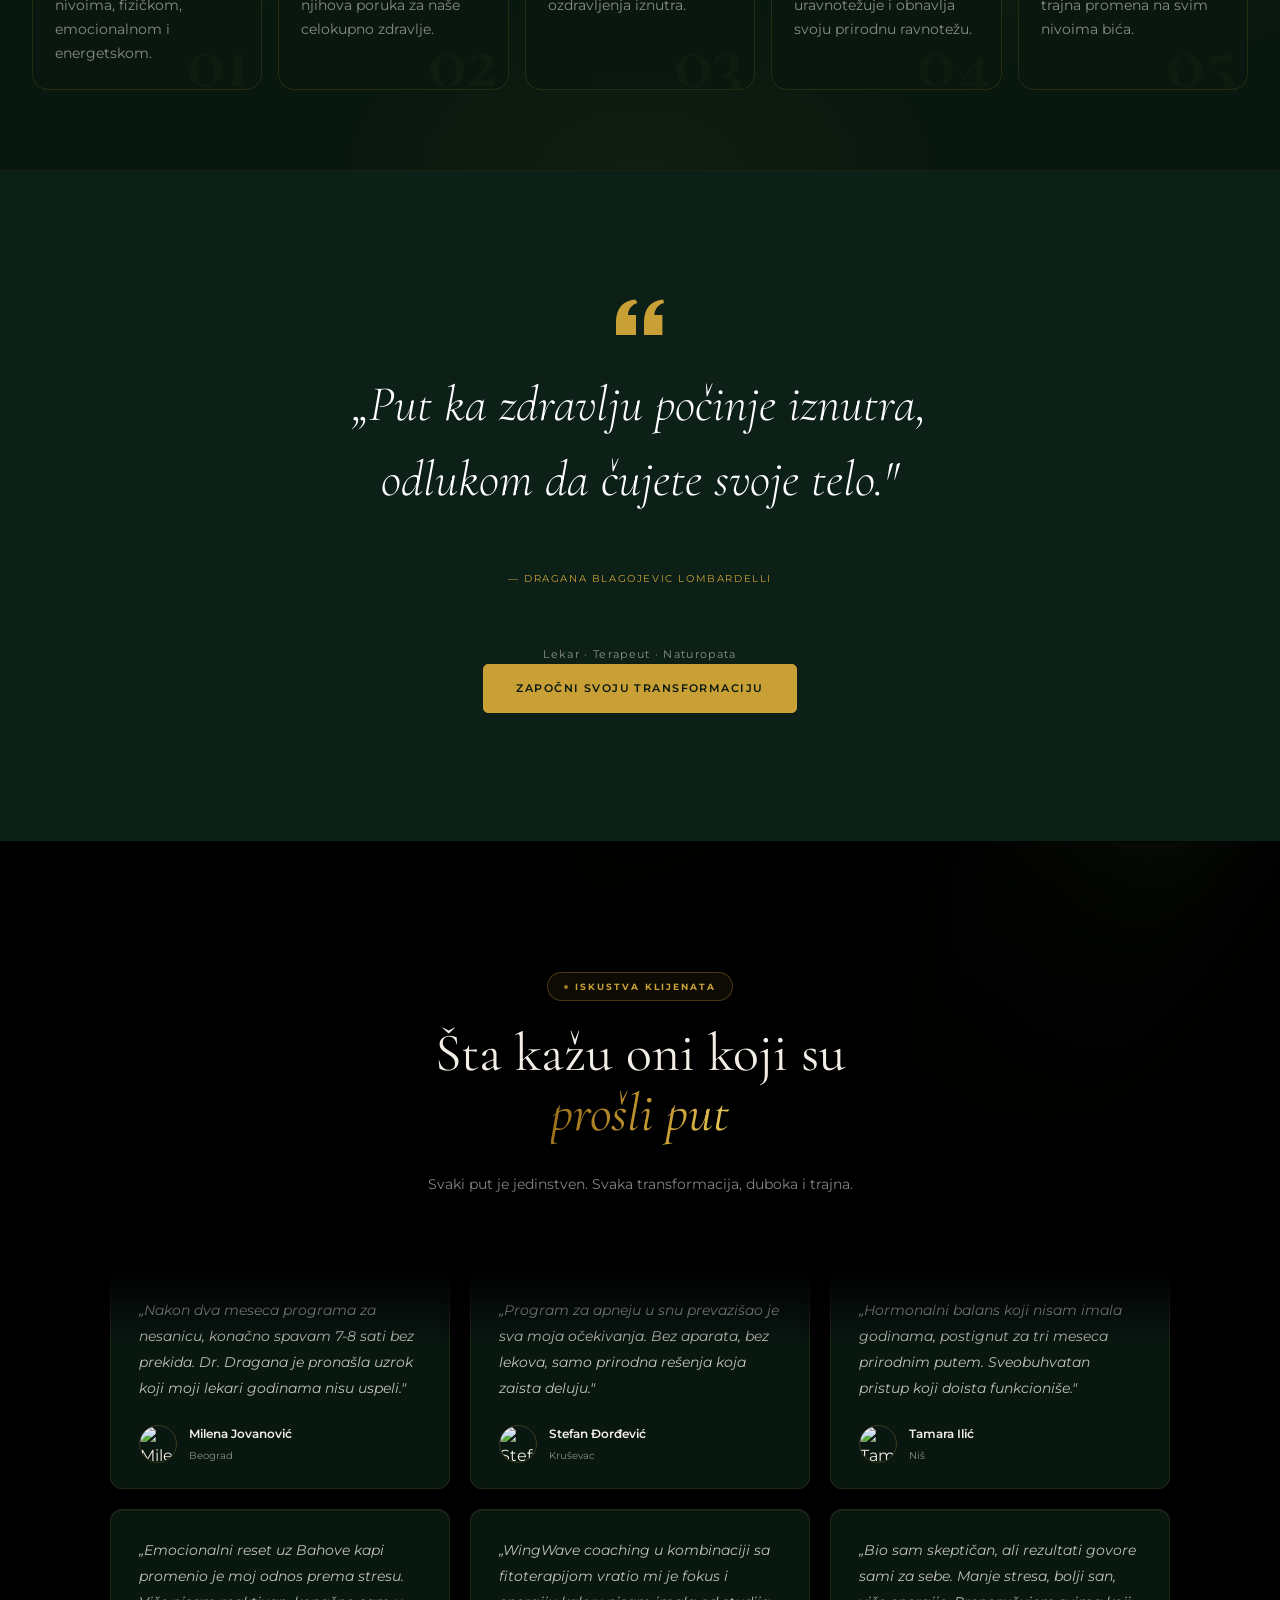
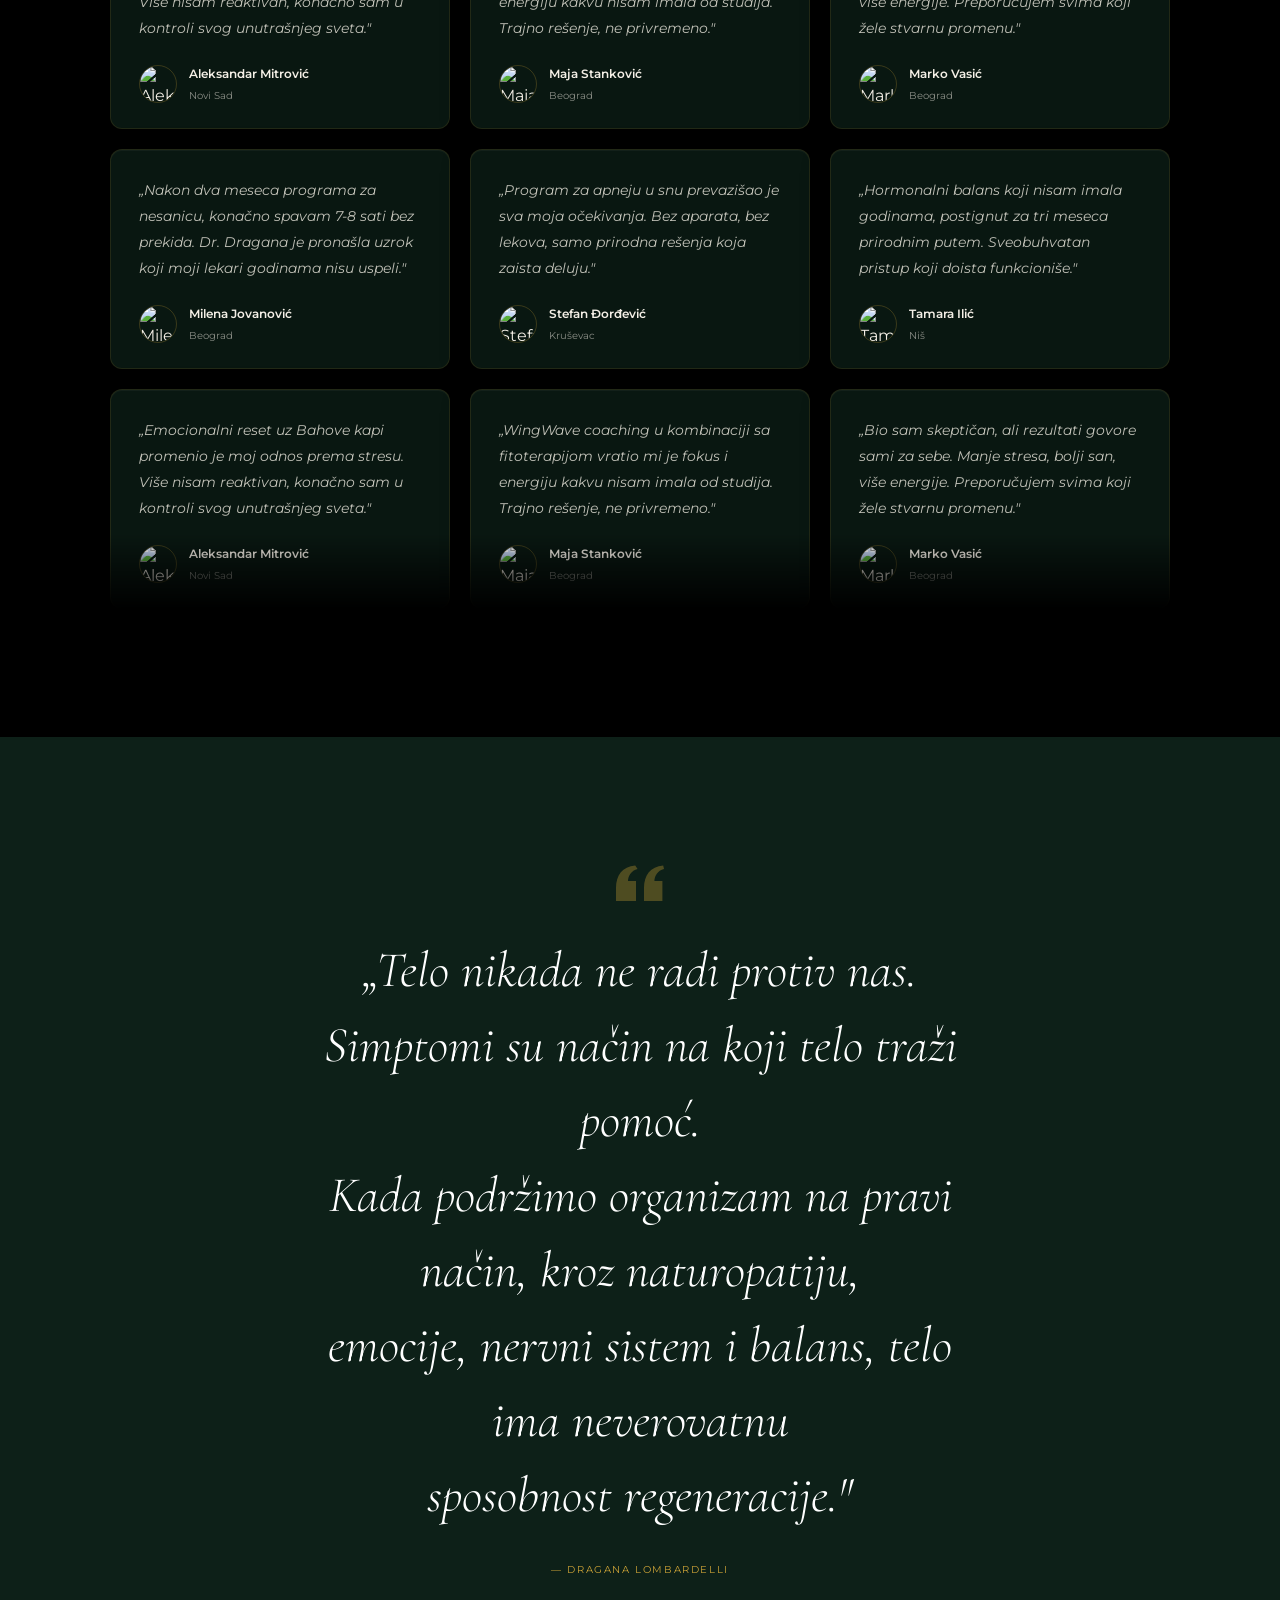
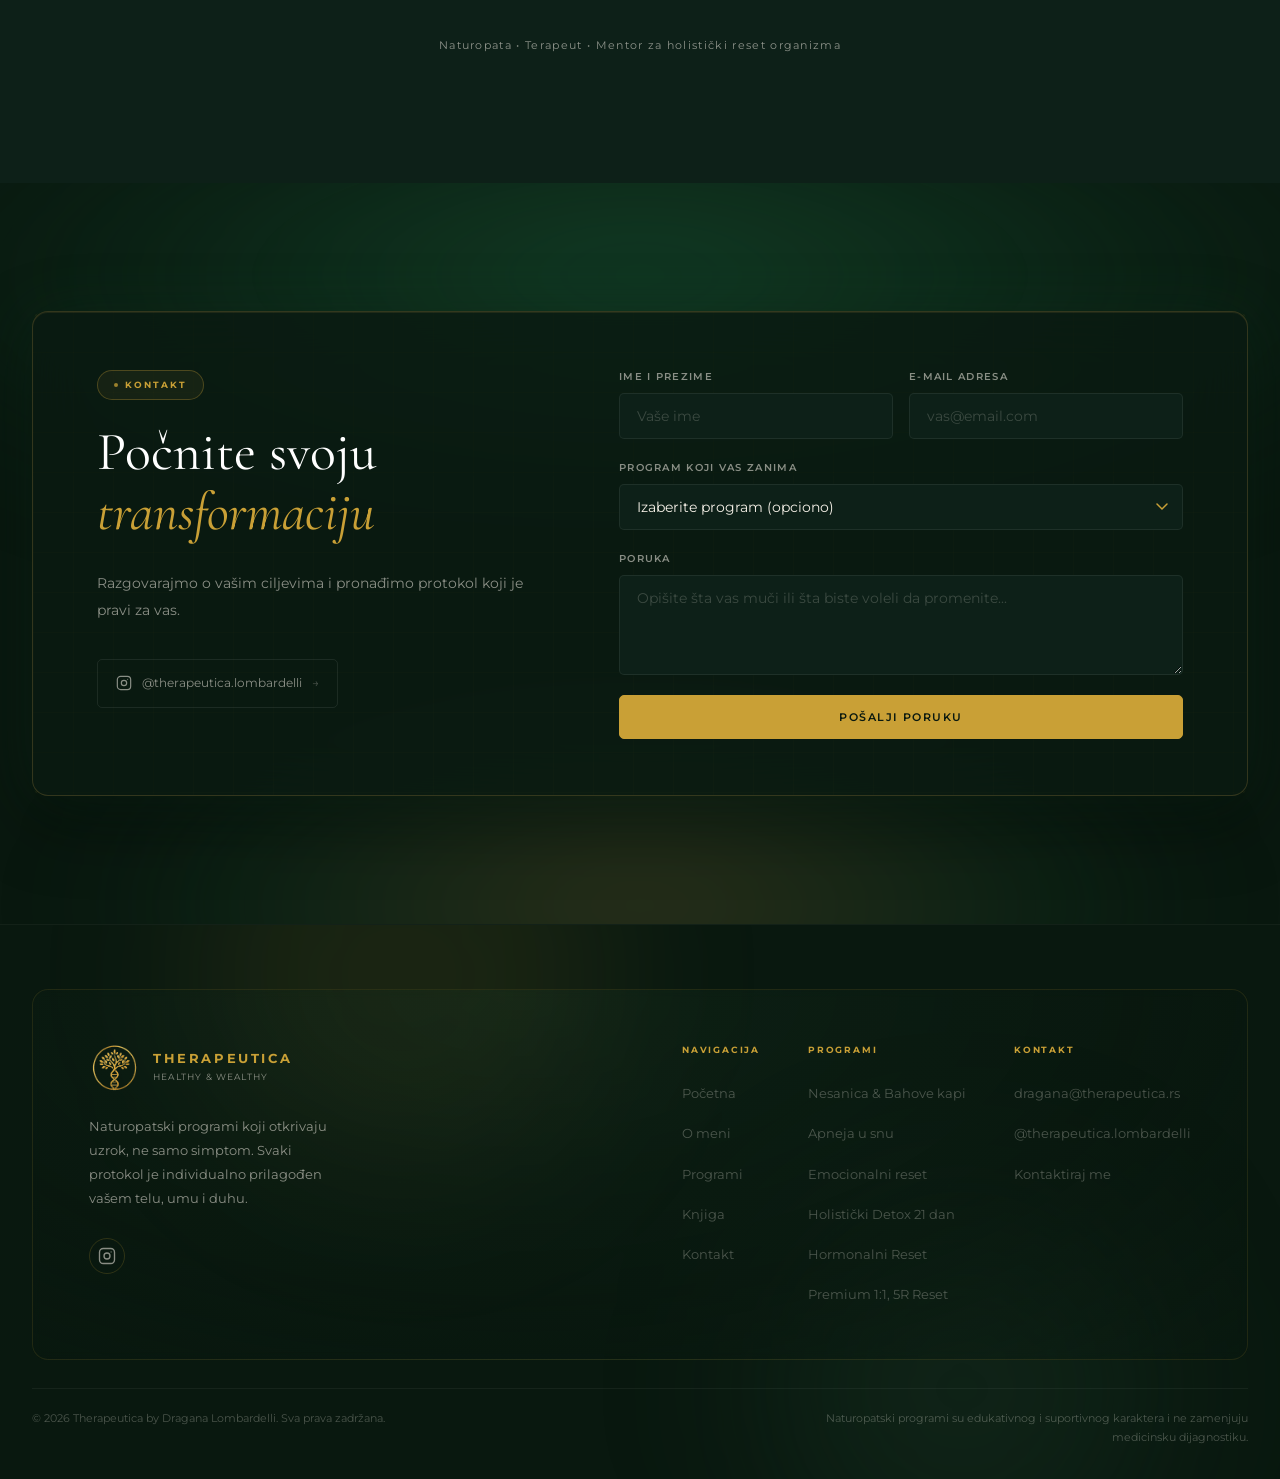
==== commit d744f6c5: "O meni quote: "Put ka zdravlju počinje iznutra, odlukom da čujete svoje telo." on index + o-meni Co-" ====
--- a/index.html
+++ b/index.html
@@ -576,7 +576,7 @@
             <svg class="about__quote-icon" width="32" height="24" viewBox="0 0 48 36" fill="none" aria-hidden="true">
               <path d="M0 36V22.8C0 16.4 1.6 11.2 4.8 7.2C8 3.2 12.8 1 19.2 0.4L21.6 4C18.4 4.8 16 6.4 14.4 8.8C12.8 11.2 12 13.6 12 16H20V36H0ZM28 36V22.8C28 16.4 29.6 11.2 32.8 7.2C36 3.2 40.8 1 47.2 0.4L48 4C44.8 4.8 42.4 6.4 40.8 8.8C39.2 11.2 38.4 13.6 38.4 16H46.4V36H28Z" fill="currentColor"/>
             </svg>
-            <p>„Vaše zdravlje, vaša transformacija. Put počinje iznutra, jednom odlukom da osluškujete telo."</p>
+            <p>„Put ka zdravlju počinje iznutra, odlukom da čujete svoje telo."</p>
             <cite>— Dragana Blagojevic Lombardelli</cite>
             <span class="about__quote-role">Lekar · Terapeut · Naturopata</span>
           </blockquote>
--- a/css/style.css
+++ b/css/style.css
@@ -2490,7 +2490,7 @@
   .nav__cta       { display: none; }
   .hamburger      { display: flex; }
 
-  /* ── Hero: mobile stacked layout — kicker top, tree middle, h1+tagline below ── */
+  /* ── Hero: mobile stacked layout — kicker → tree → tagline → h1 → desc ── */
   .hero__name-signature { display: none !important; }
   .hero__cred-float     { display: none !important; }
 
@@ -2500,12 +2500,12 @@
     min-height: 130vh;
   }
 
-  /* Tree positioned between kicker and h1, fully visible */
+  /* Tree positioned between kicker and tagline, fully visible */
   .hero__tree-wrap {
-    top: calc(var(--nav-h) + 56px);
+    top: calc(var(--nav-h) + 54px);
     left: 0;
     right: 0;
-    height: 60vh;
+    height: 58vh;
     bottom: auto;
     width: 100%;
     z-index: 0;
@@ -2517,10 +2517,15 @@
   /* Inner: small top padding — kicker sits just below nav */
   .hero__inner { padding: 14px 20px 60px; position: relative; z-index: 2; }
 
-  /* Kicker: glass card, sits above the tree */
+  /* Flex column so we can reorder: kicker, tagline, h1, desc... */
+  .hero__left { display: flex; flex-direction: column; }
+
+  /* Kicker: glass card, centered above the tree */
   .hero__kicker::before { content: none; }
   .hero__kicker .kicker-line { display: none; }
   .hero__kicker {
+    order: 1;
+    align-self: center;
     width: fit-content;
     padding: 6px 14px;
     background: rgba(9, 19, 13, 0.52);
@@ -2530,34 +2535,33 @@
     border-radius: 8px;
     margin-bottom: 0;
     gap: 0;
+    text-align: center;
   }
 
-  /* H1: pushed below the tree, centered, static text on mobile */
+  /* Tagline: centered, just below the roots */
+  .hero__tagline::before { display: none; }
+  .hero__tagline {
+    order: 2;
+    align-self: center;
+    margin-top: calc(58vh + 8px);
+    margin-bottom: 0;
+    text-align: center;
+  }
+
+  /* H1: below tagline, left-aligned (as original), static text on mobile */
   .hero__h1 {
+    order: 3;
     font-size: clamp(34px, 9vw, 52px);
-    text-align: center;
-    margin-top: calc(60vh + 28px);
+    text-align: left;
+    margin-top: 22px;
   }
   .hero__h1::before { display: none; }
   .hero__h1 .word-cycle { display: none; }
   .hero__h1 .hero__h1-static { display: inline; }
 
-  /* Tagline: glass card, below h1 */
-  .hero__tagline::before { display: none; }
-  .hero__tagline {
-    padding: 8px 16px;
-    background: rgba(9, 19, 13, 0.52);
-    backdrop-filter: blur(14px);
-    -webkit-backdrop-filter: blur(14px);
-    border: 1px solid rgba(201, 160, 54, 0.26);
-    border-radius: 8px;
-    margin-top: 18px;
-    margin-bottom: 28px;
-    text-align: center;
-  }
-
-  .hero__trust    { grid-template-columns: 1fr; gap: 8px; }
-  .hero__actions  { flex-wrap: wrap; }
+  .hero__desc     { order: 4; }
+  .hero__actions  { order: 5; flex-wrap: wrap; }
+  .hero__trust    { order: 6; grid-template-columns: 1fr; gap: 8px; }
   .creds          { grid-template-columns: 1fr; }
 
   /* ── Section spacing ── */
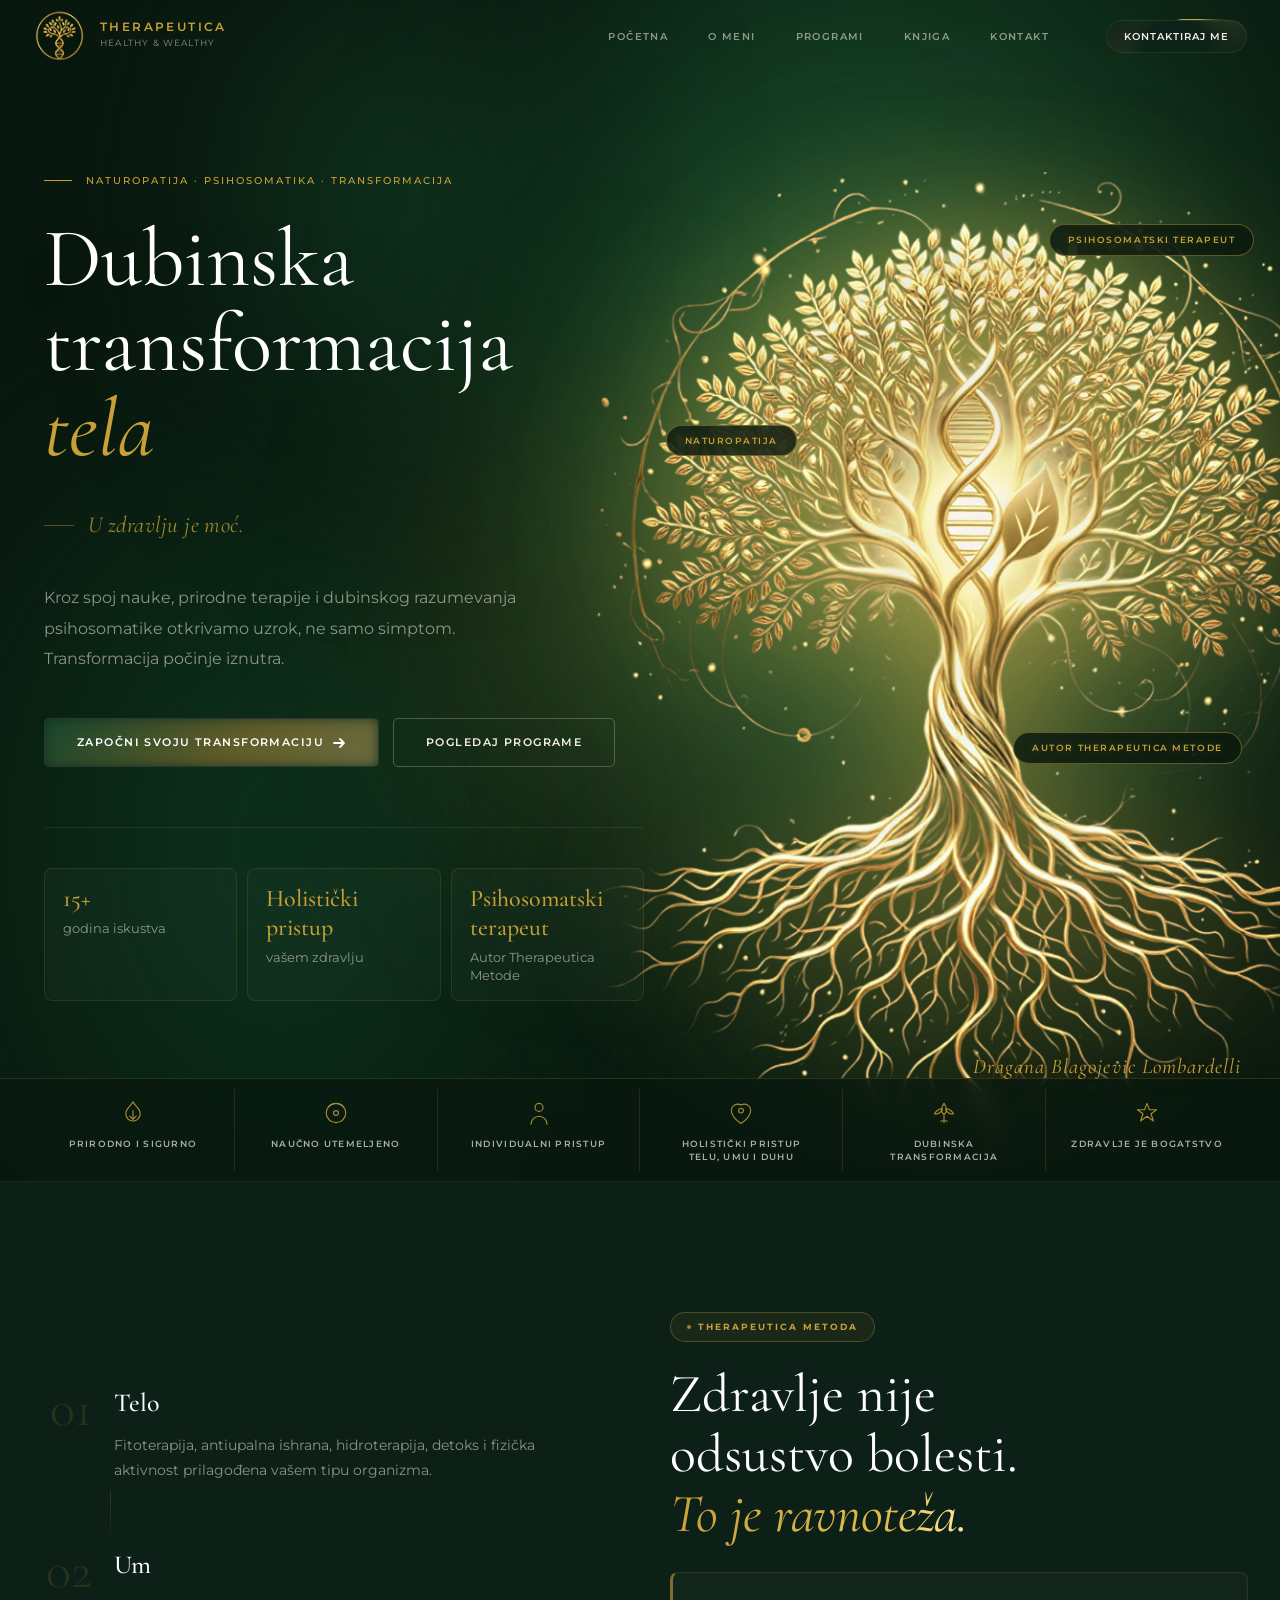
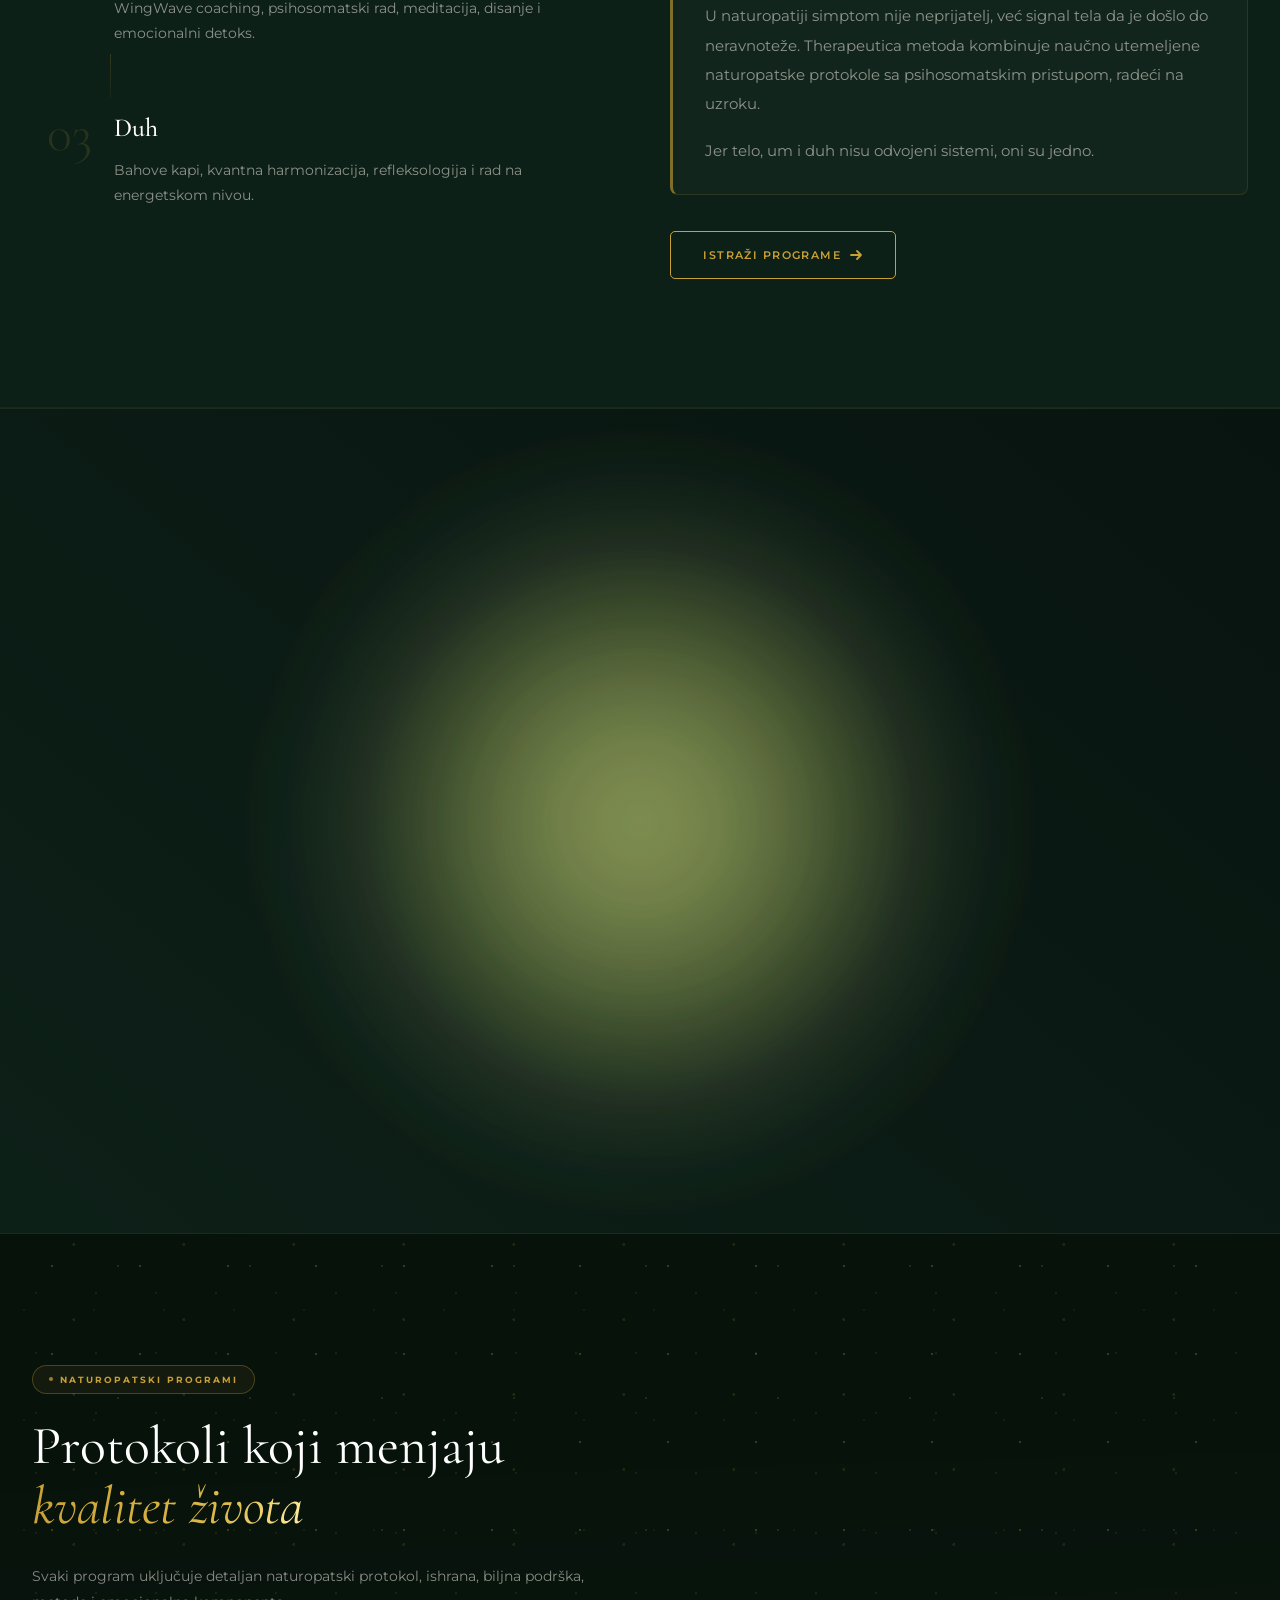
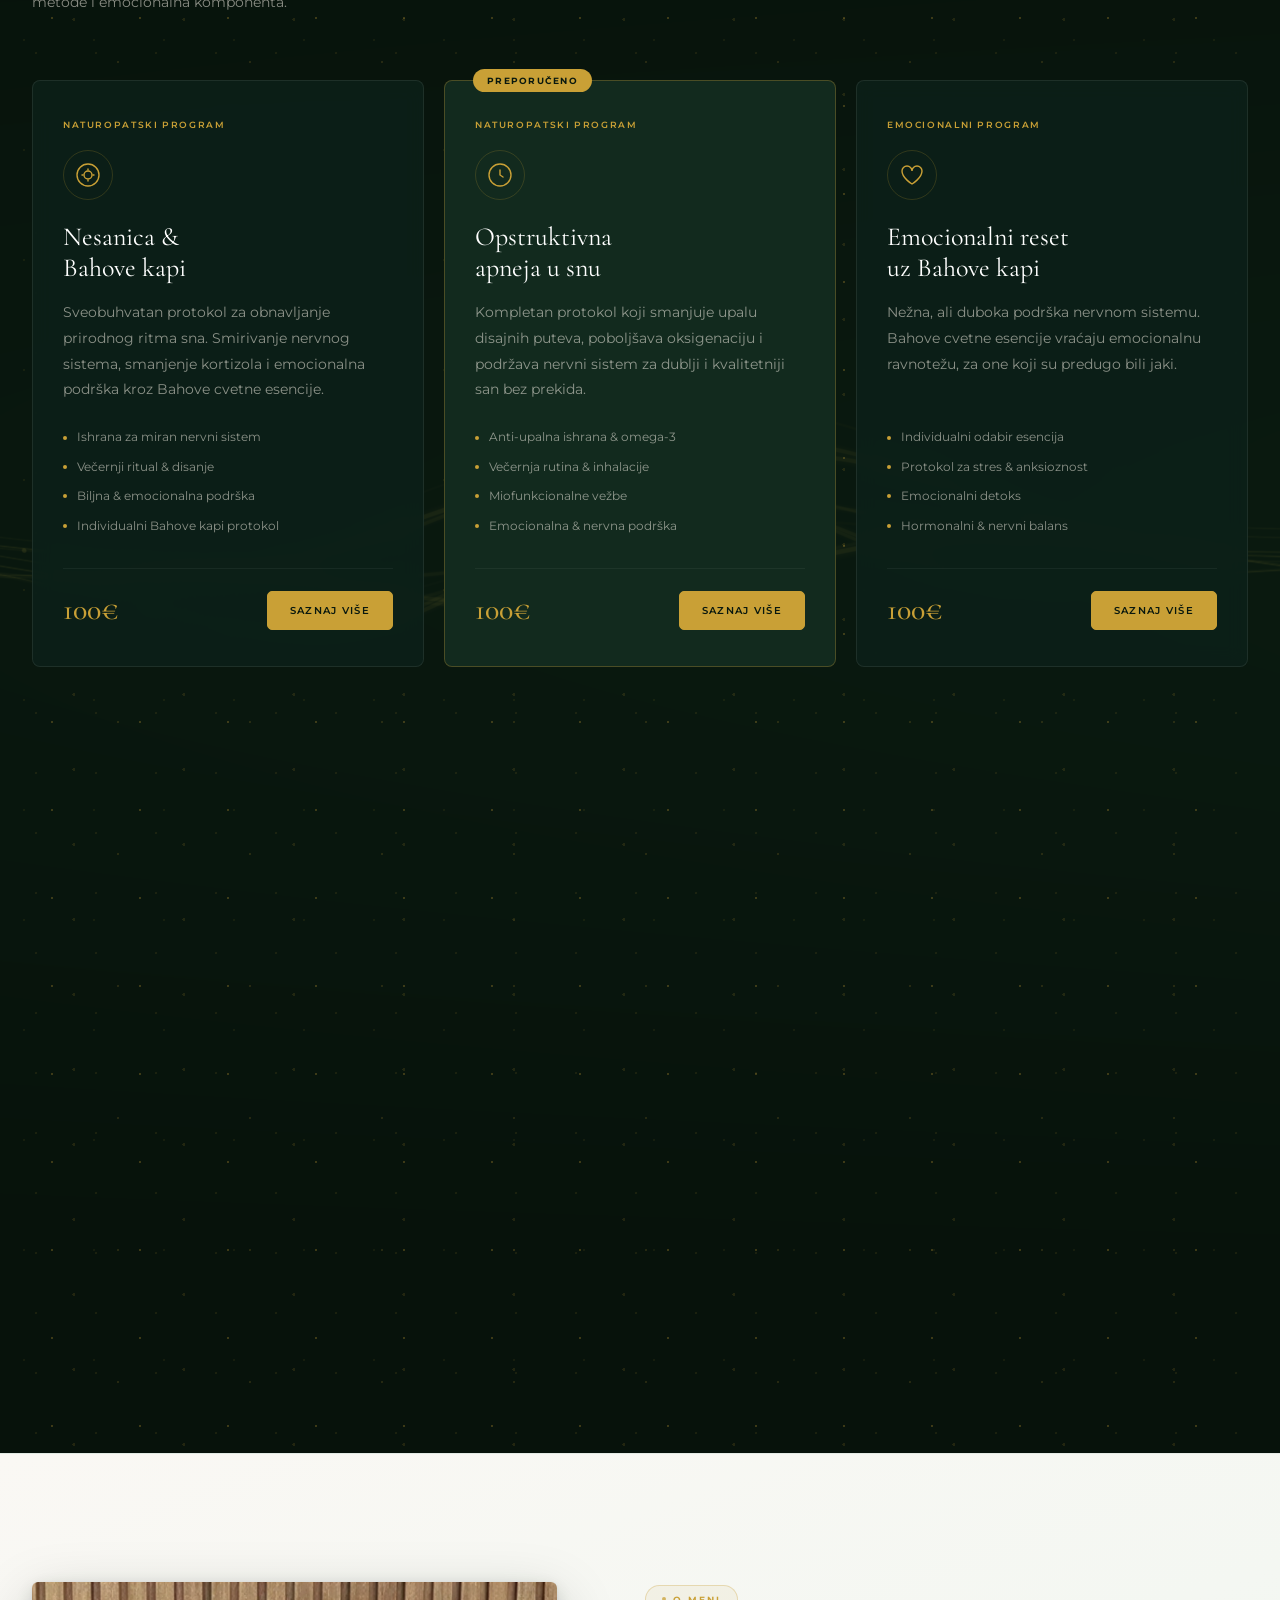
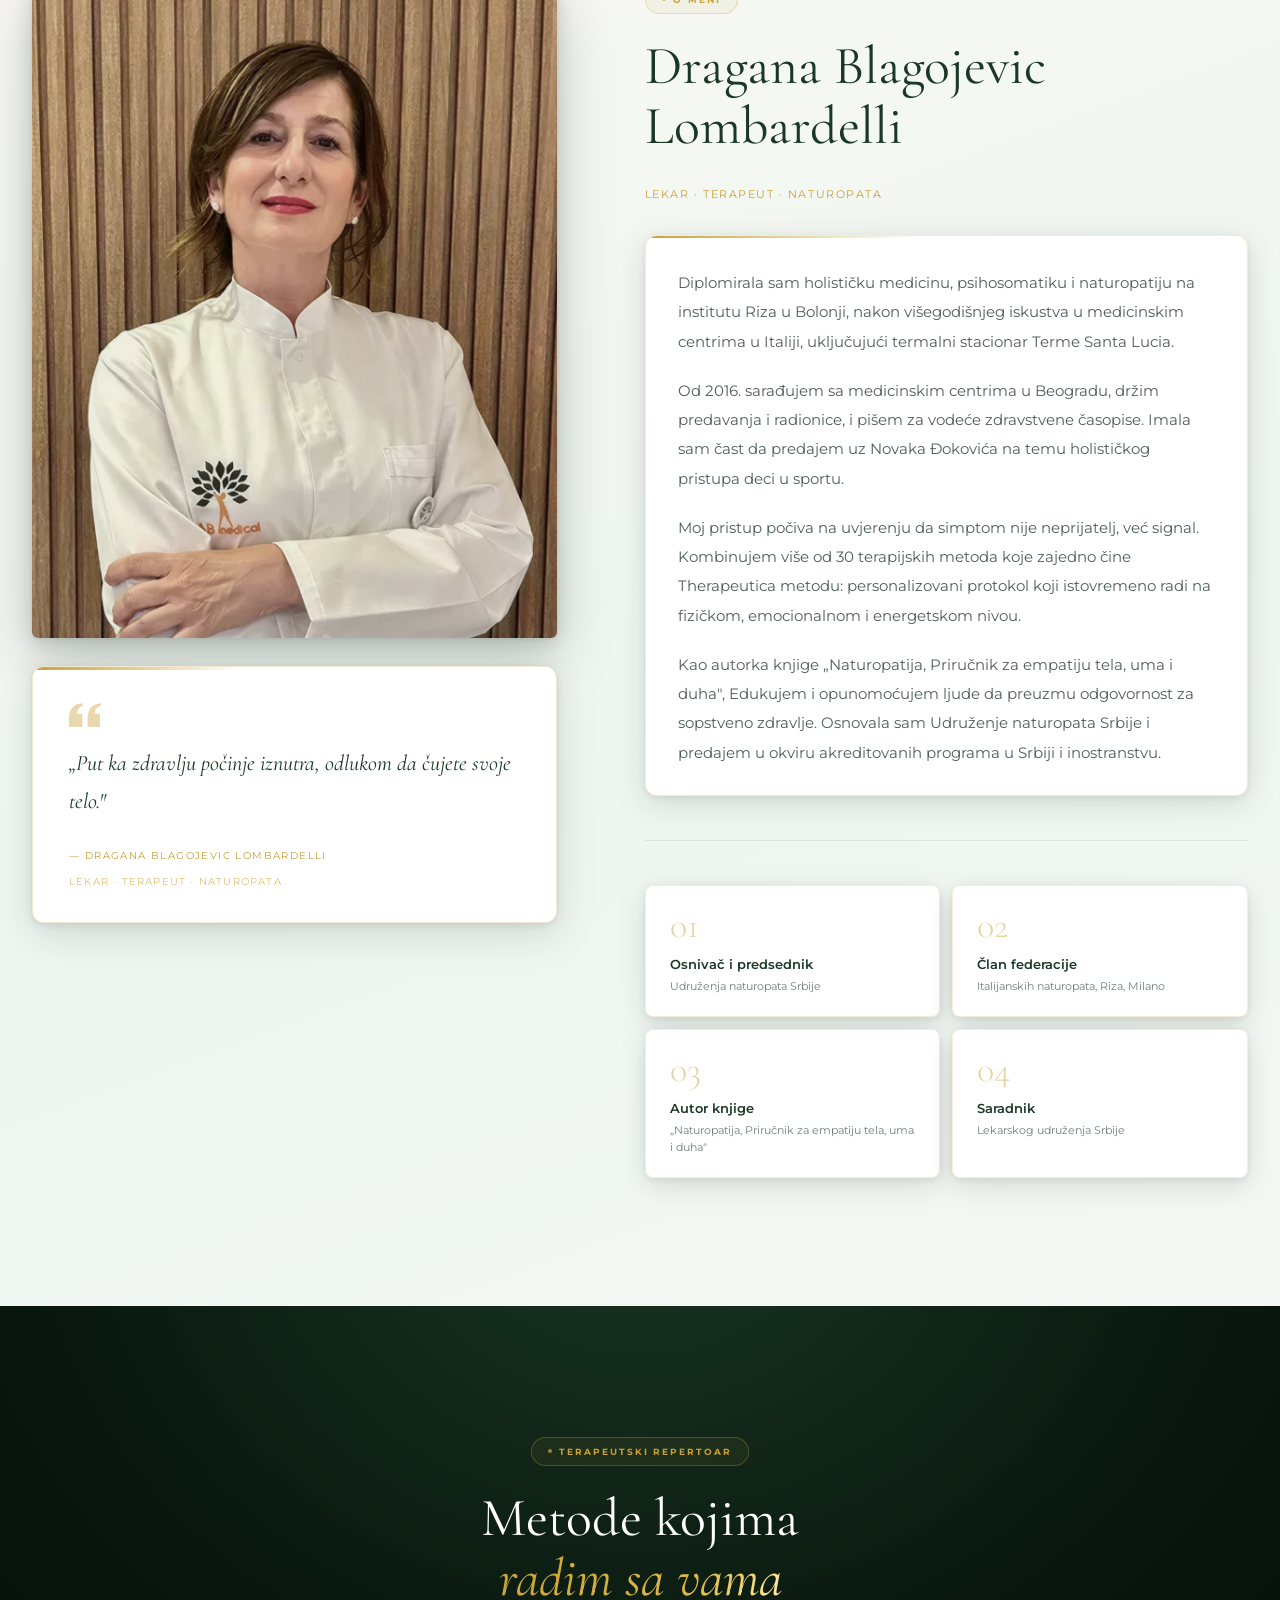
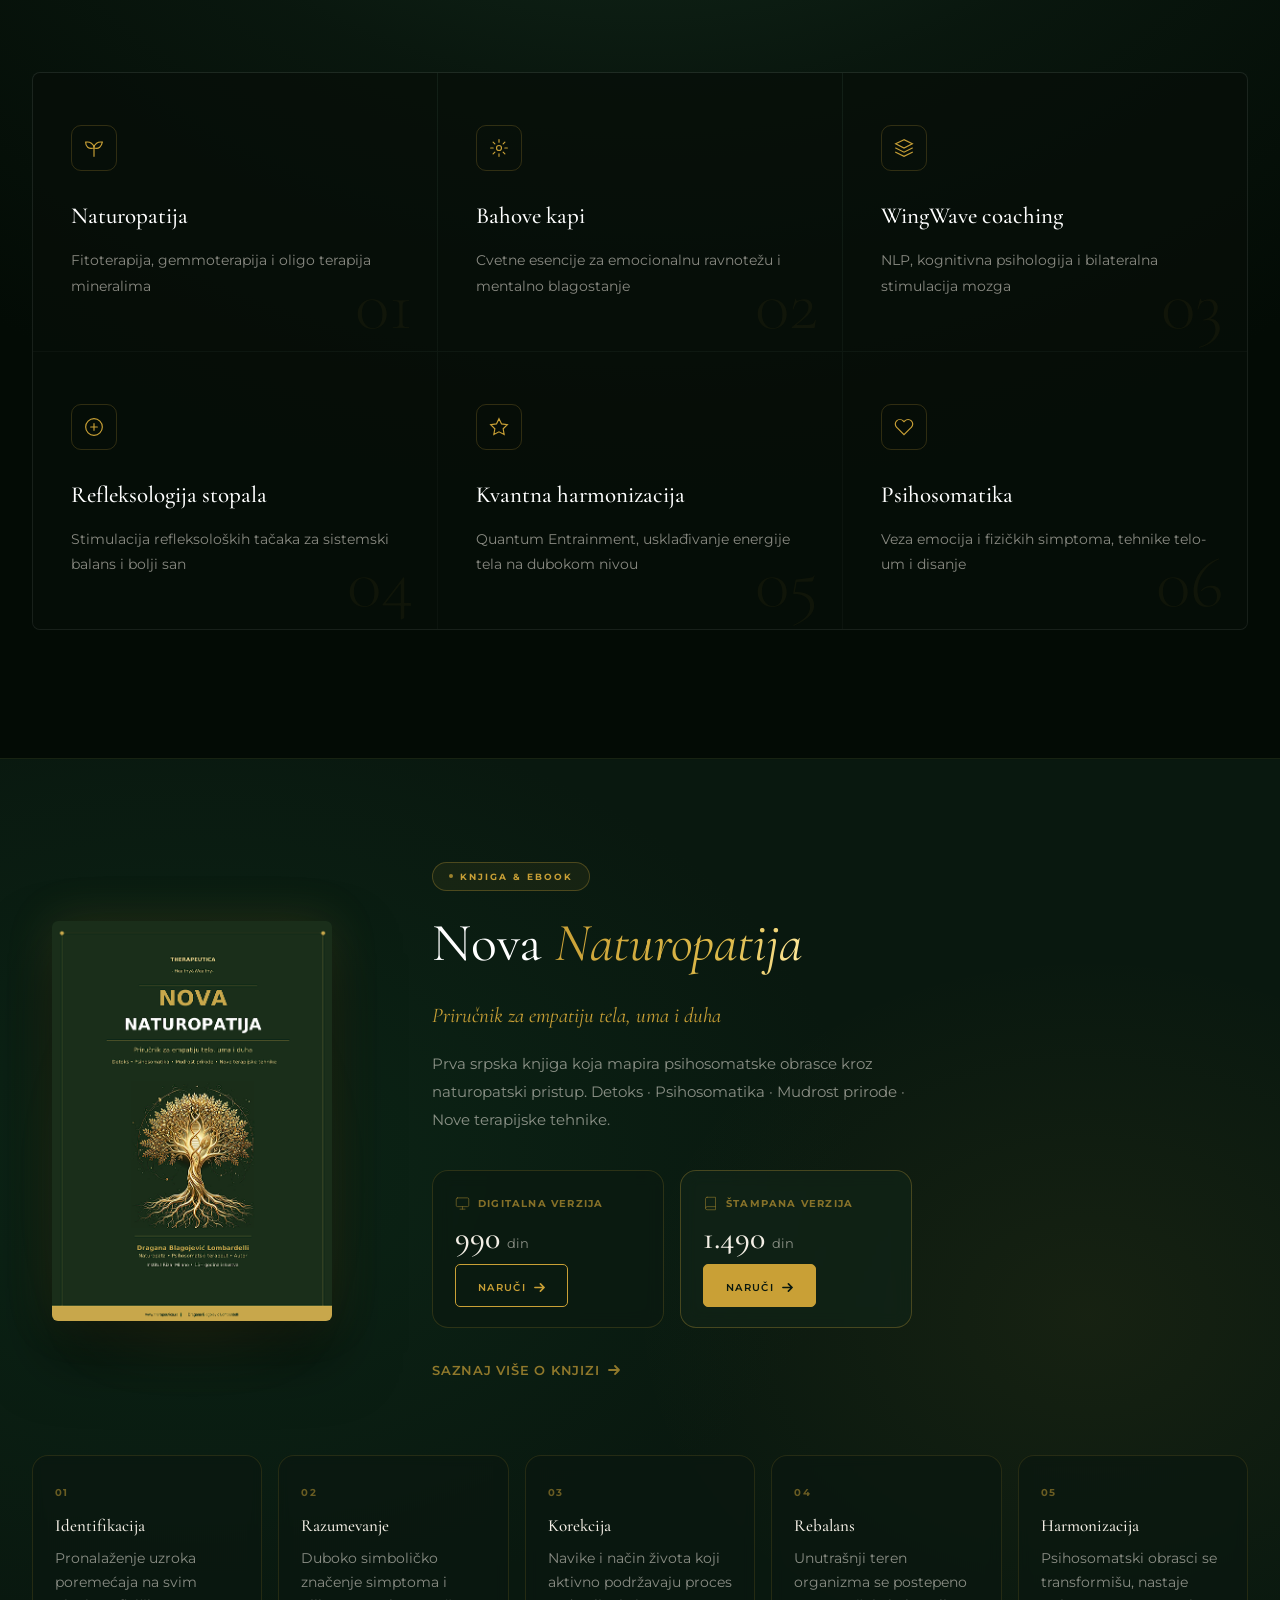
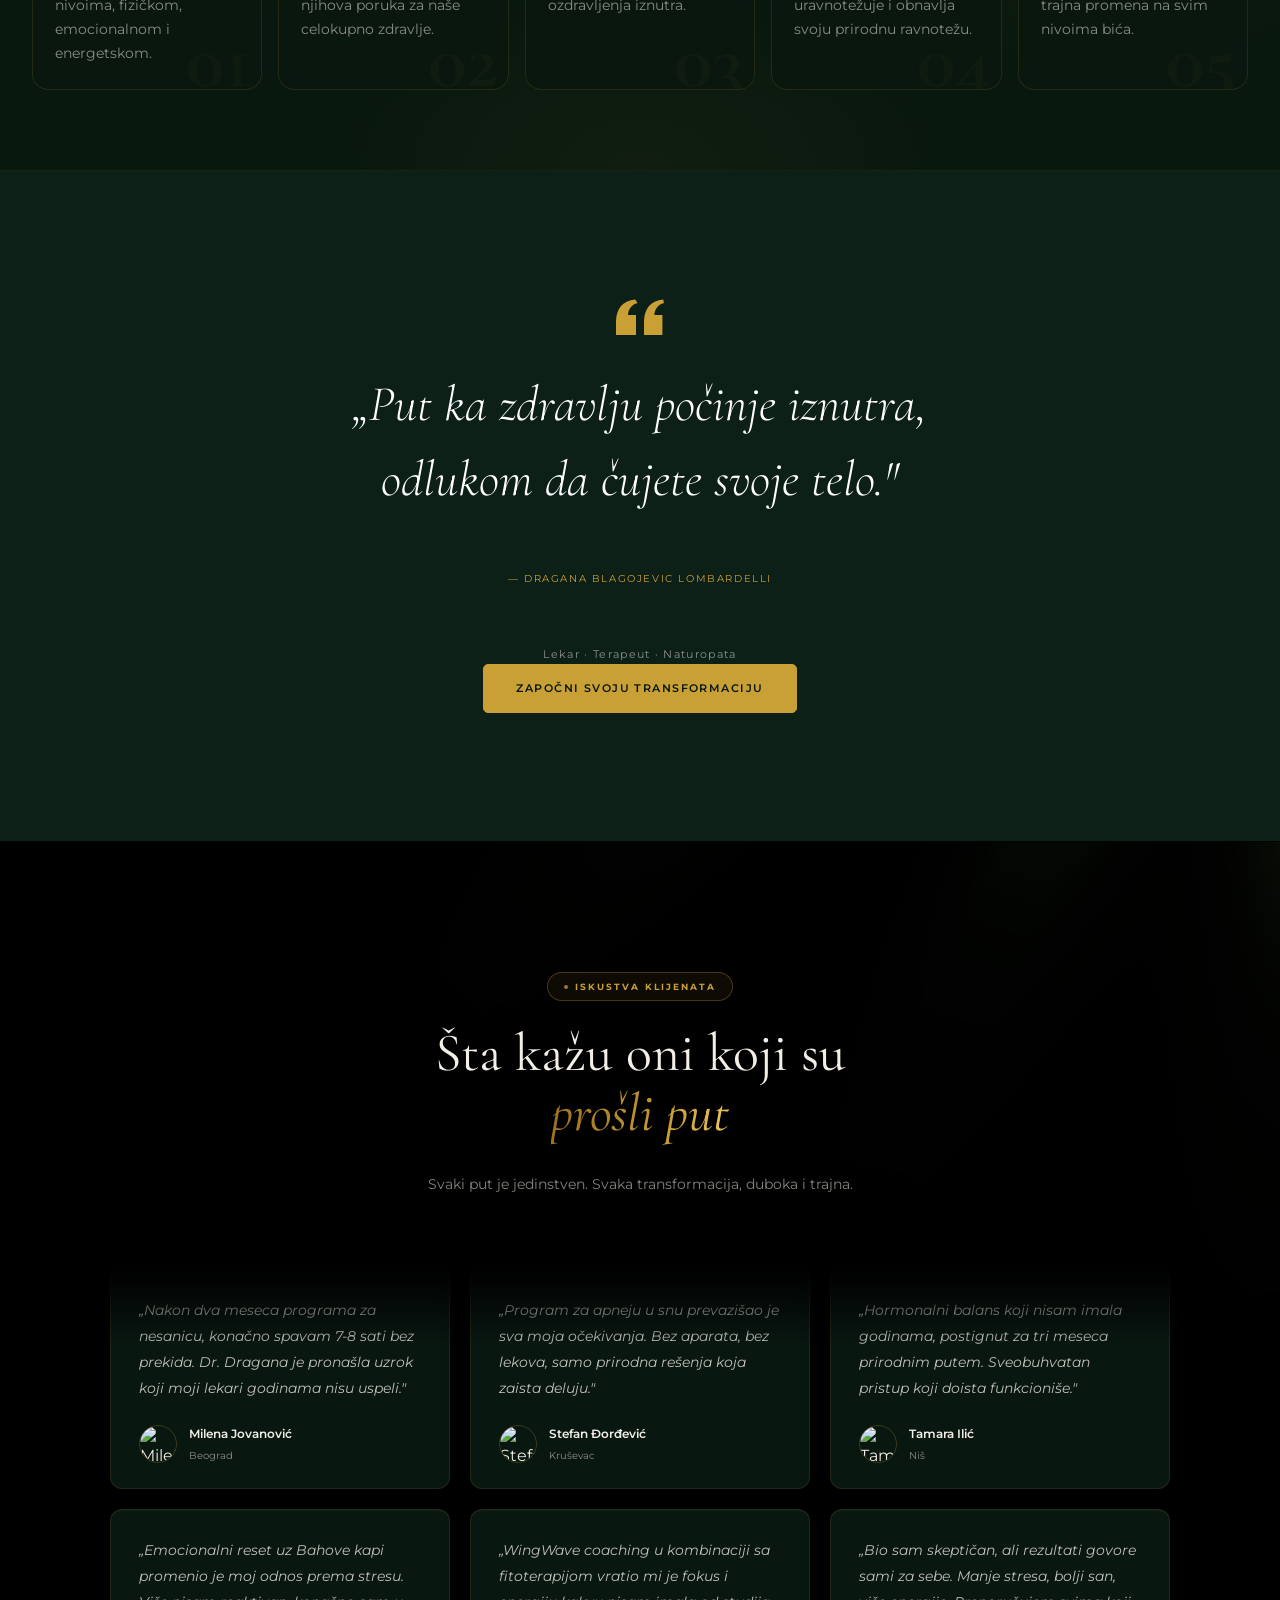
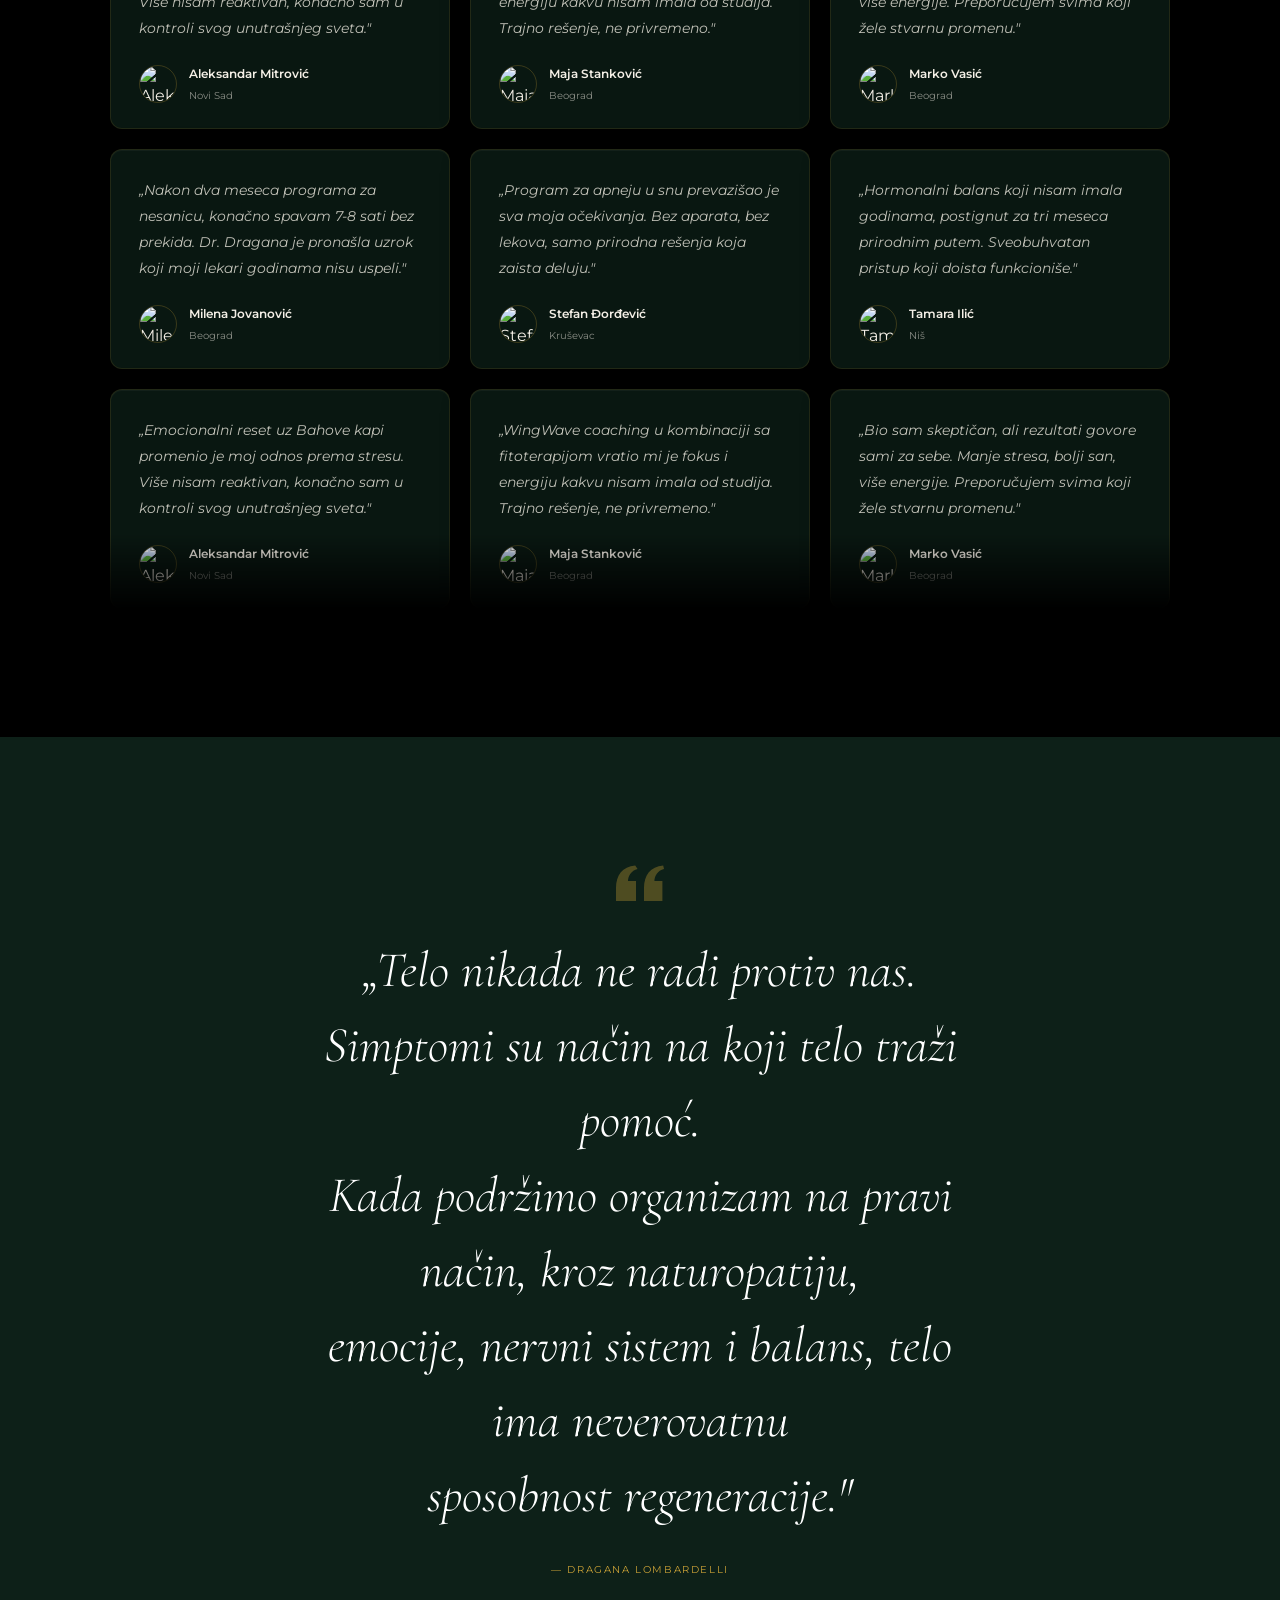
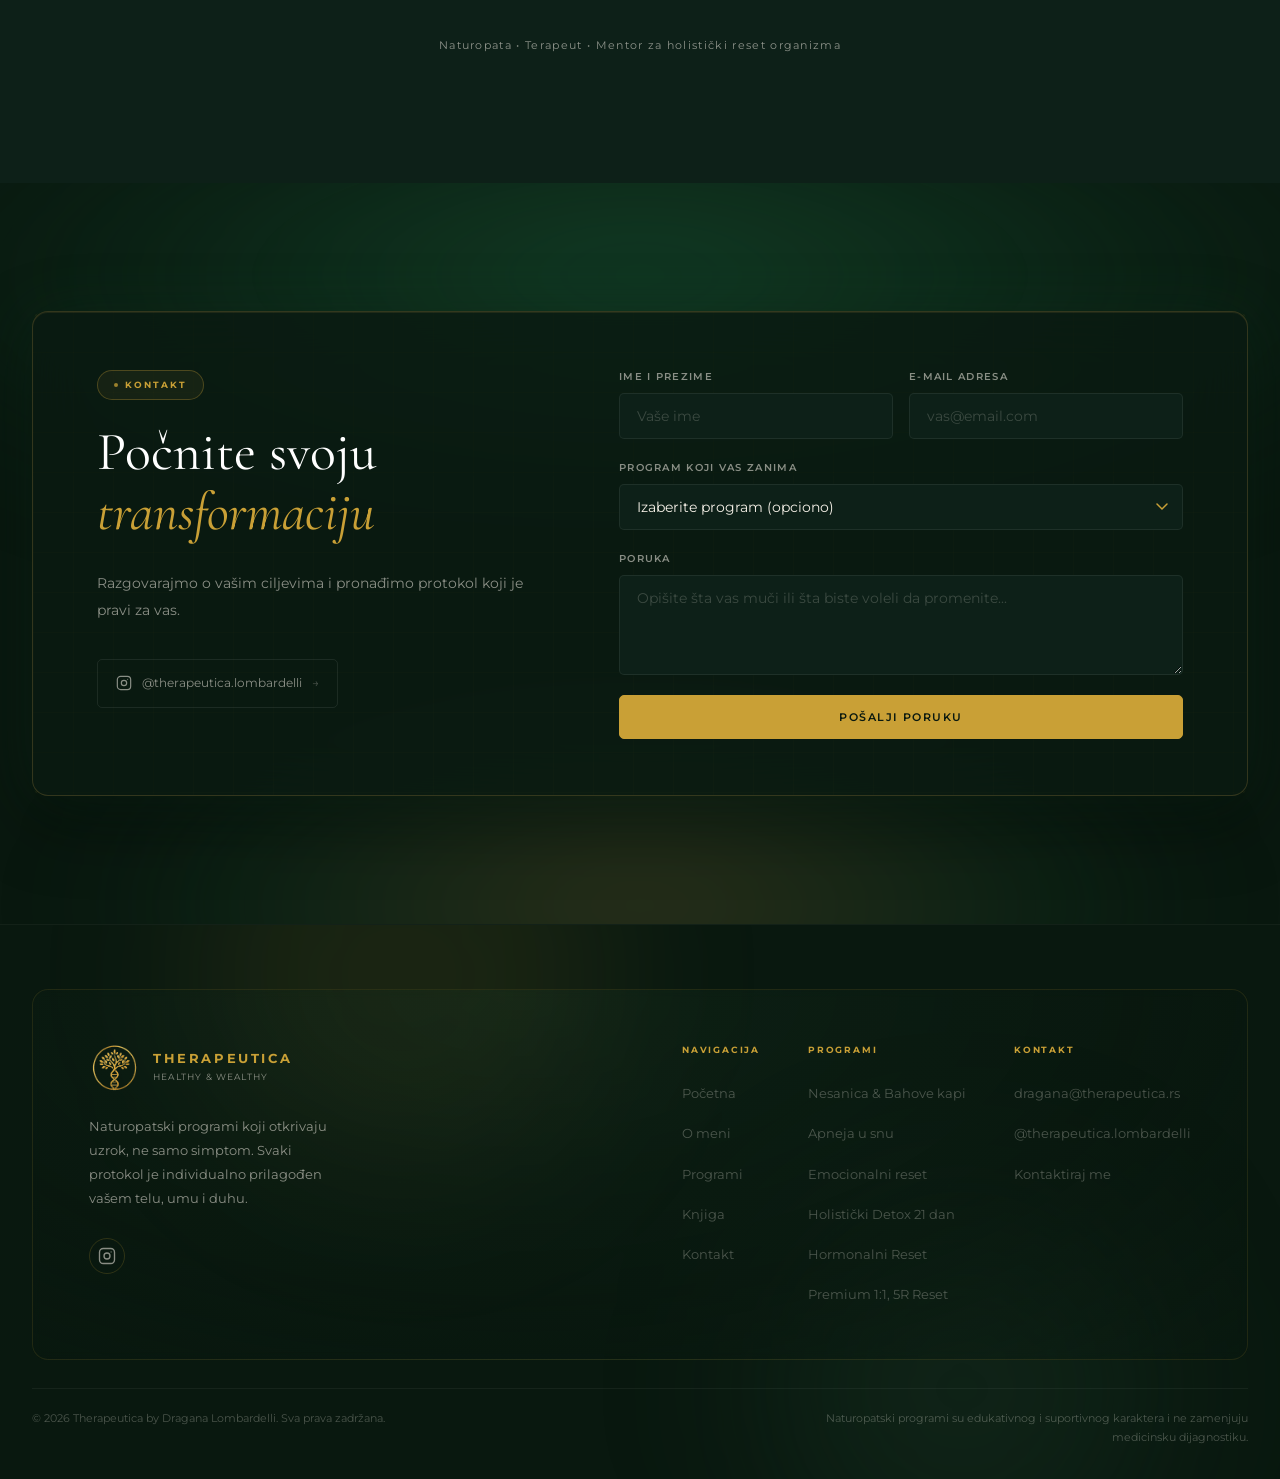
==== commit 87930819: "Features strip: add space before <br> so mobile shows "pristup telu" not "pristuptelu" The mobile st" ====
--- a/index.html
+++ b/index.html
@@ -173,7 +173,7 @@
             <path d="M20 33s-12-7-12-16a8 8 0 0 1 12-6.93A8 8 0 0 1 32 17c0 9-12 16-12 16z"/>
             <circle cx="20" cy="17" r="3"/>
           </svg>
-          <span>Holistički pristup<br/>telu, umu i duhu</span>
+          <span>Holistički pristup <br/>telu, umu i duhu</span>
         </div>
 
         <div class="features-strip__sep" aria-hidden="true"></div>
--- a/css/style.css
+++ b/css/style.css
@@ -2500,12 +2500,13 @@
     min-height: 130vh;
   }
 
-  /* Tree positioned between kicker and tagline, fully visible */
+  /* Tree positioned between kicker and tagline, fully visible.
+     Pushed down so the kicker pill sits clearly above the canopy. */
   .hero__tree-wrap {
-    top: calc(var(--nav-h) + 54px);
+    top: calc(var(--nav-h) + 178px);
     left: 0;
     right: 0;
-    height: 58vh;
+    height: 52vh;
     bottom: auto;
     width: 100%;
     z-index: 0;
@@ -2515,7 +2516,7 @@
   .hero__tree { height: 100%; width: auto; mix-blend-mode: normal; }
 
   /* Inner: small top padding — kicker sits just below nav */
-  .hero__inner { padding: 14px 20px 60px; position: relative; z-index: 2; }
+  .hero__inner { padding: 2px 20px 60px; position: relative; z-index: 2; }
 
   /* Flex column so we can reorder: kicker, tagline, h1, desc... */
   .hero__left { display: flex; flex-direction: column; }
@@ -2538,12 +2539,19 @@
     text-align: center;
   }
 
-  /* Tagline: centered, just below the roots */
+  /* Tagline: glass pill, centered, hugging the roots */
   .hero__tagline::before { display: none; }
   .hero__tagline {
     order: 2;
     align-self: center;
-    margin-top: calc(58vh + 8px);
+    width: fit-content;
+    padding: 8px 16px;
+    background: rgba(9, 19, 13, 0.52);
+    backdrop-filter: blur(14px);
+    -webkit-backdrop-filter: blur(14px);
+    border: 1px solid rgba(201, 160, 54, 0.26);
+    border-radius: 8px;
+    margin-top: calc(52vh + 52px);
     margin-bottom: 0;
     text-align: center;
   }
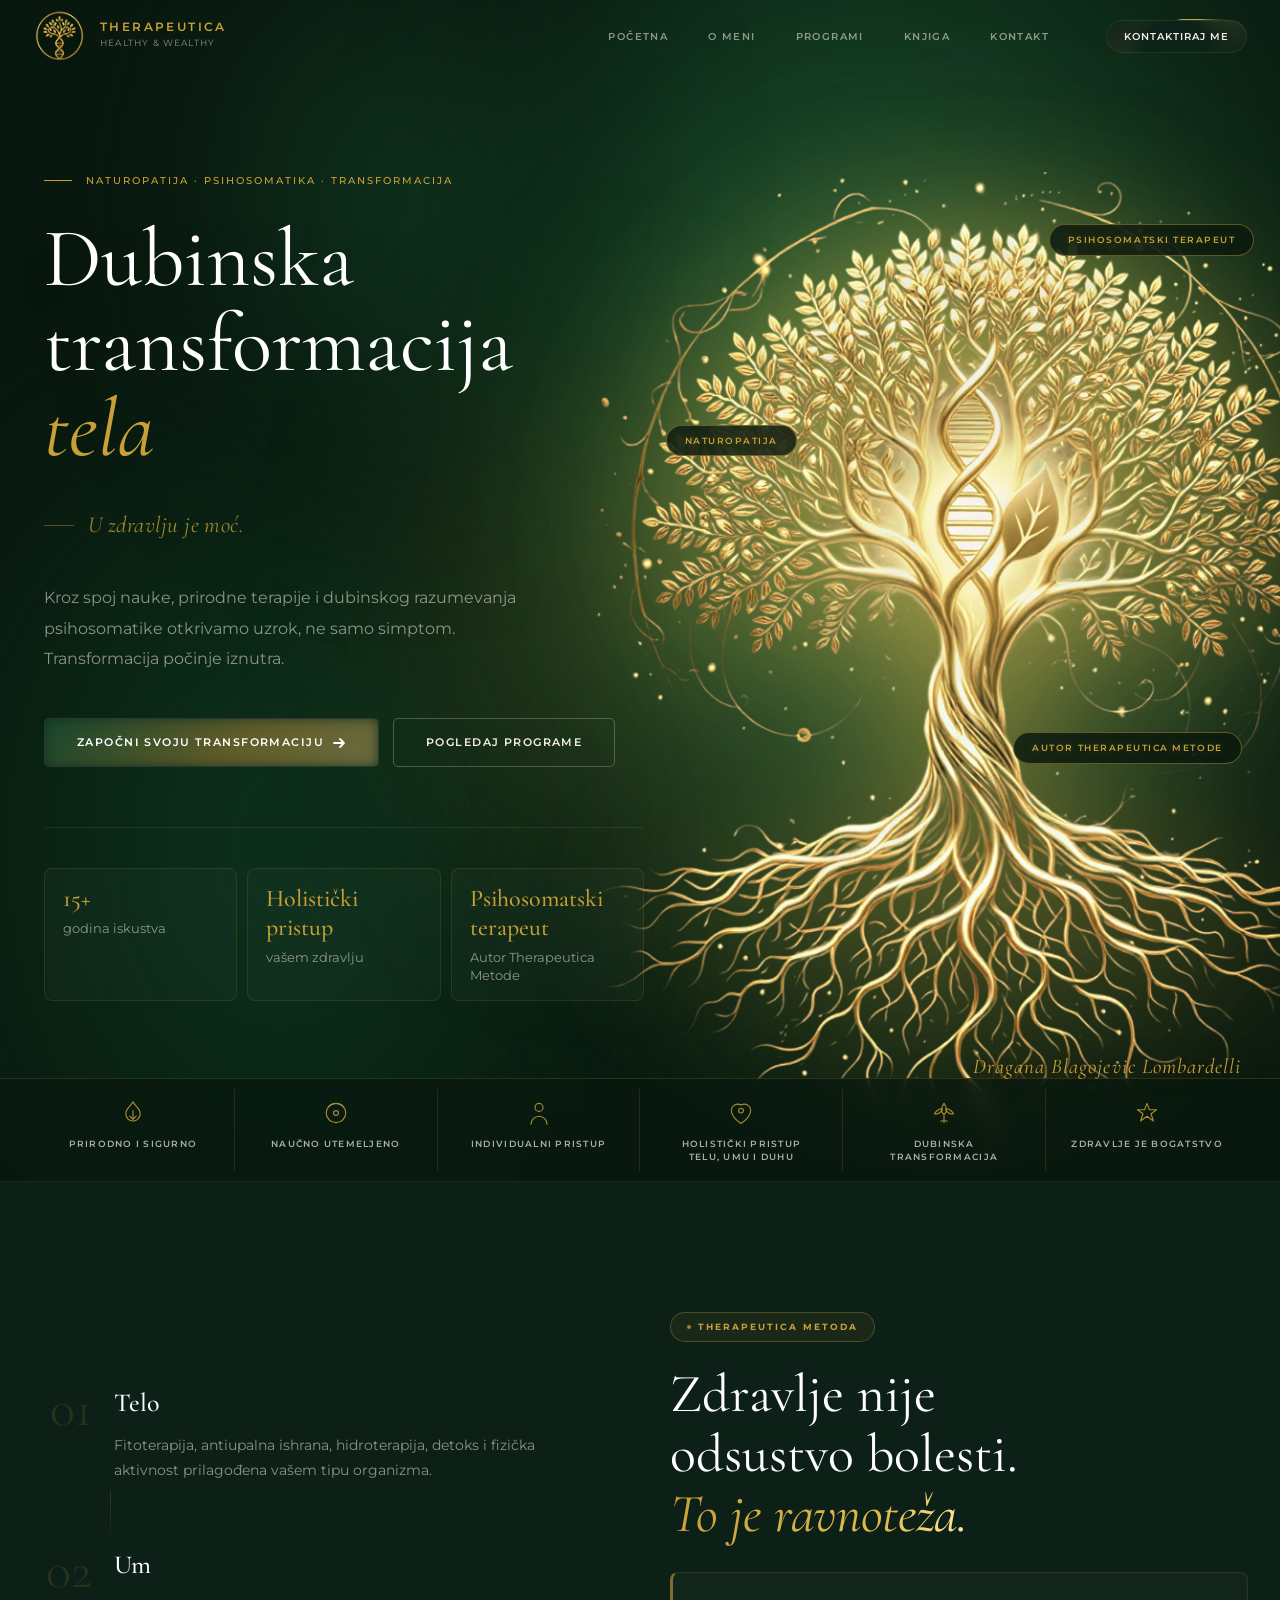
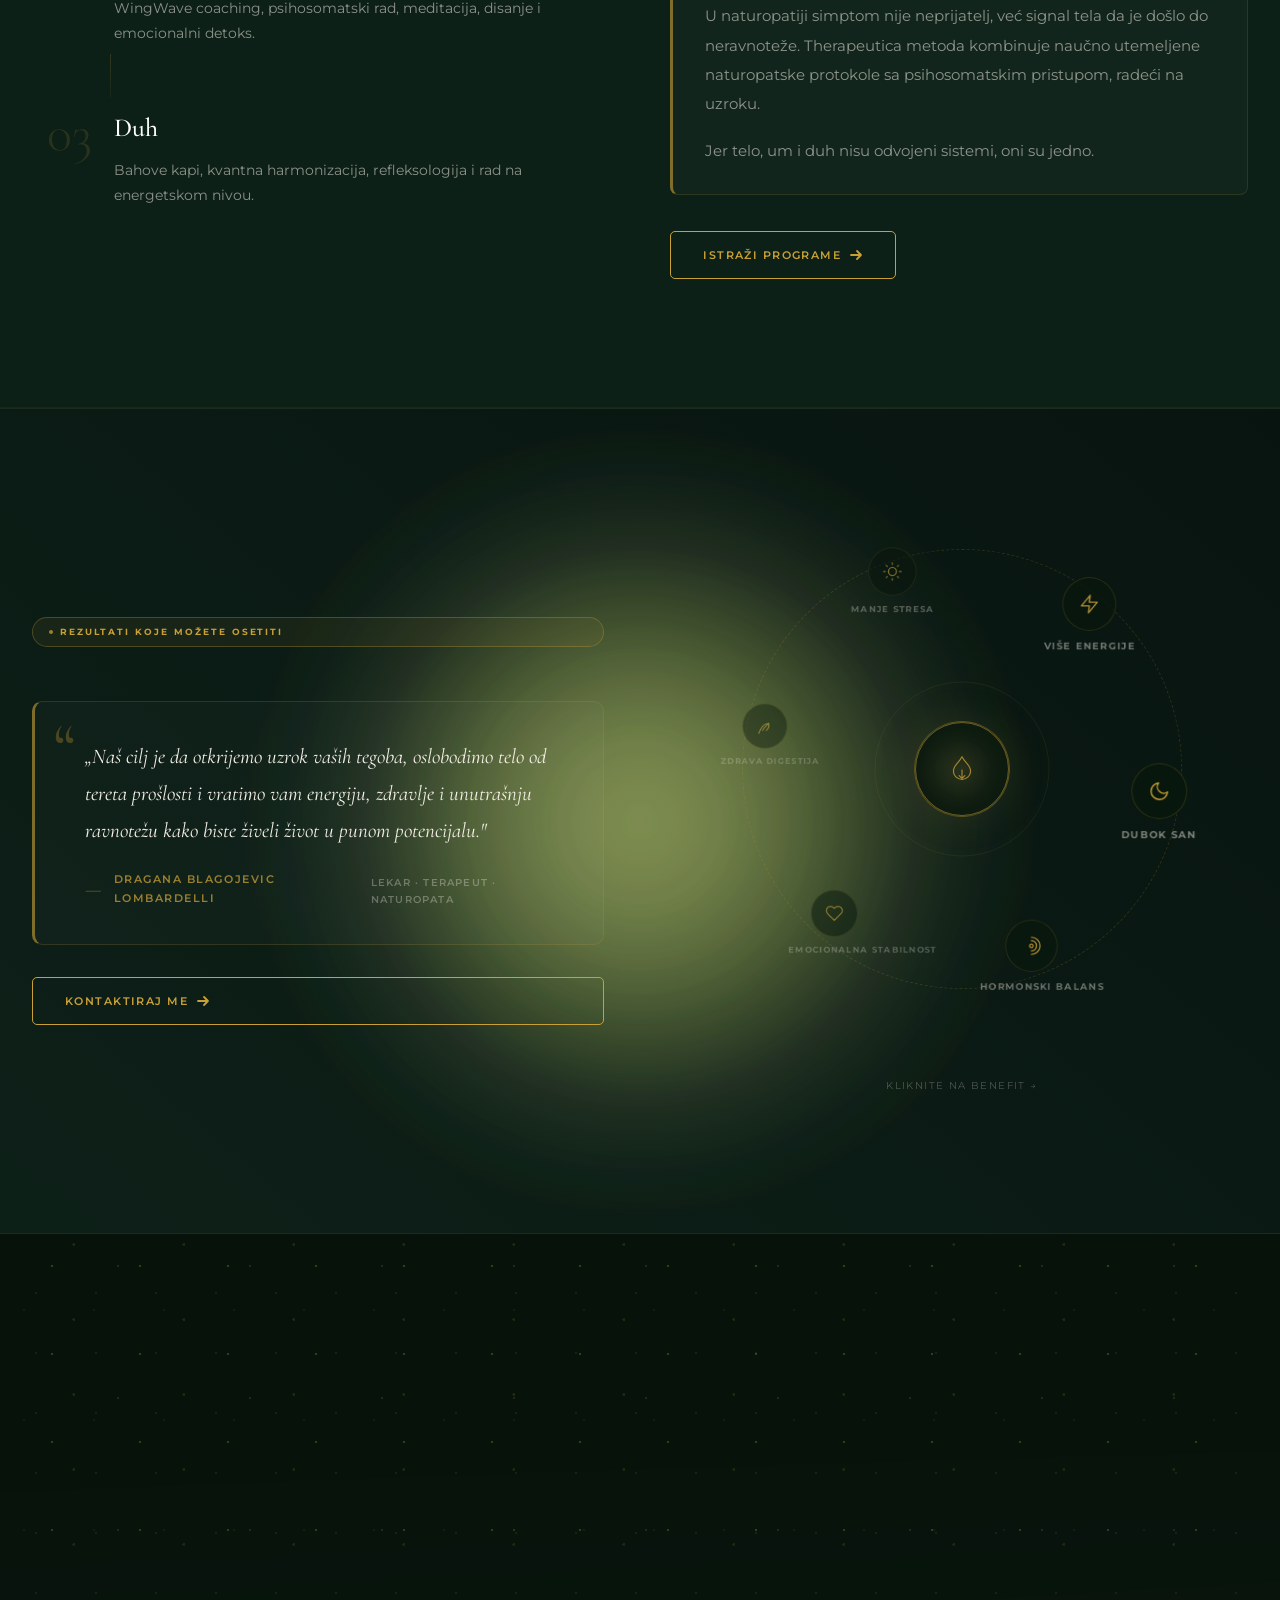
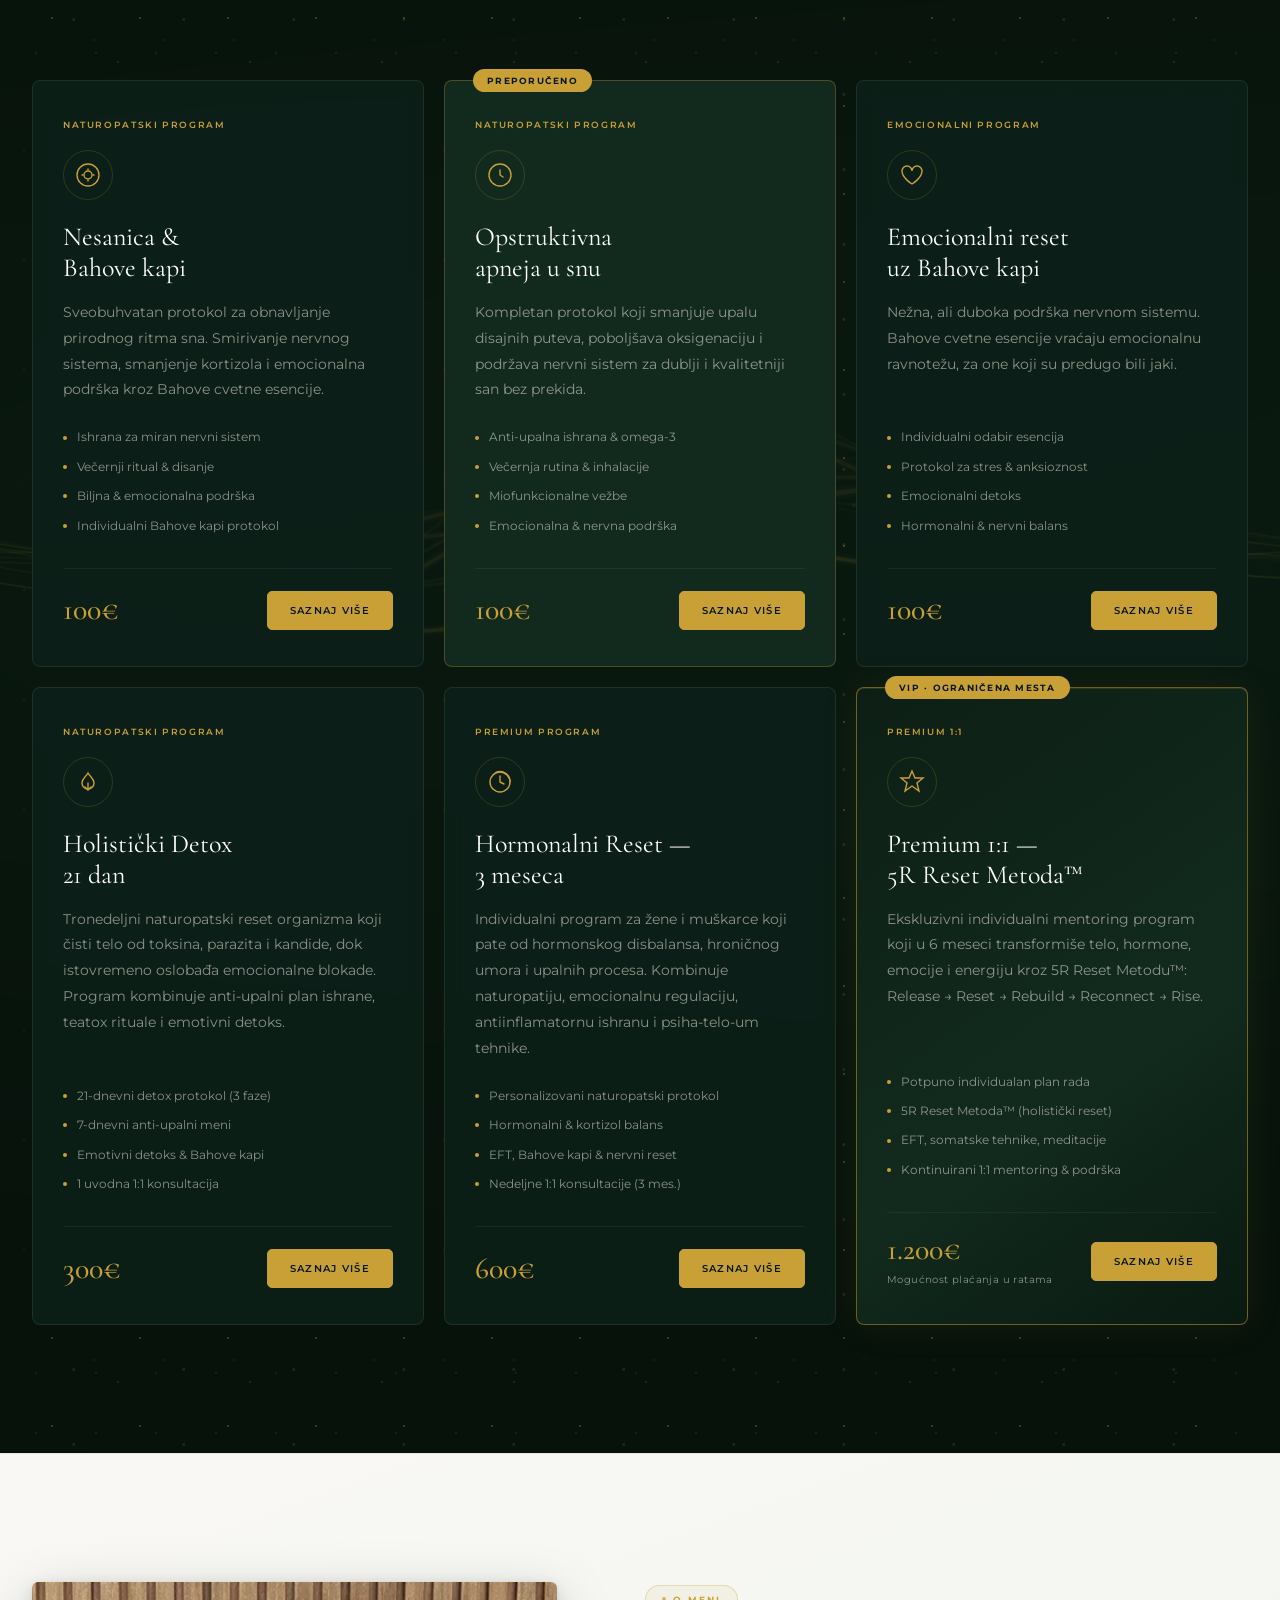
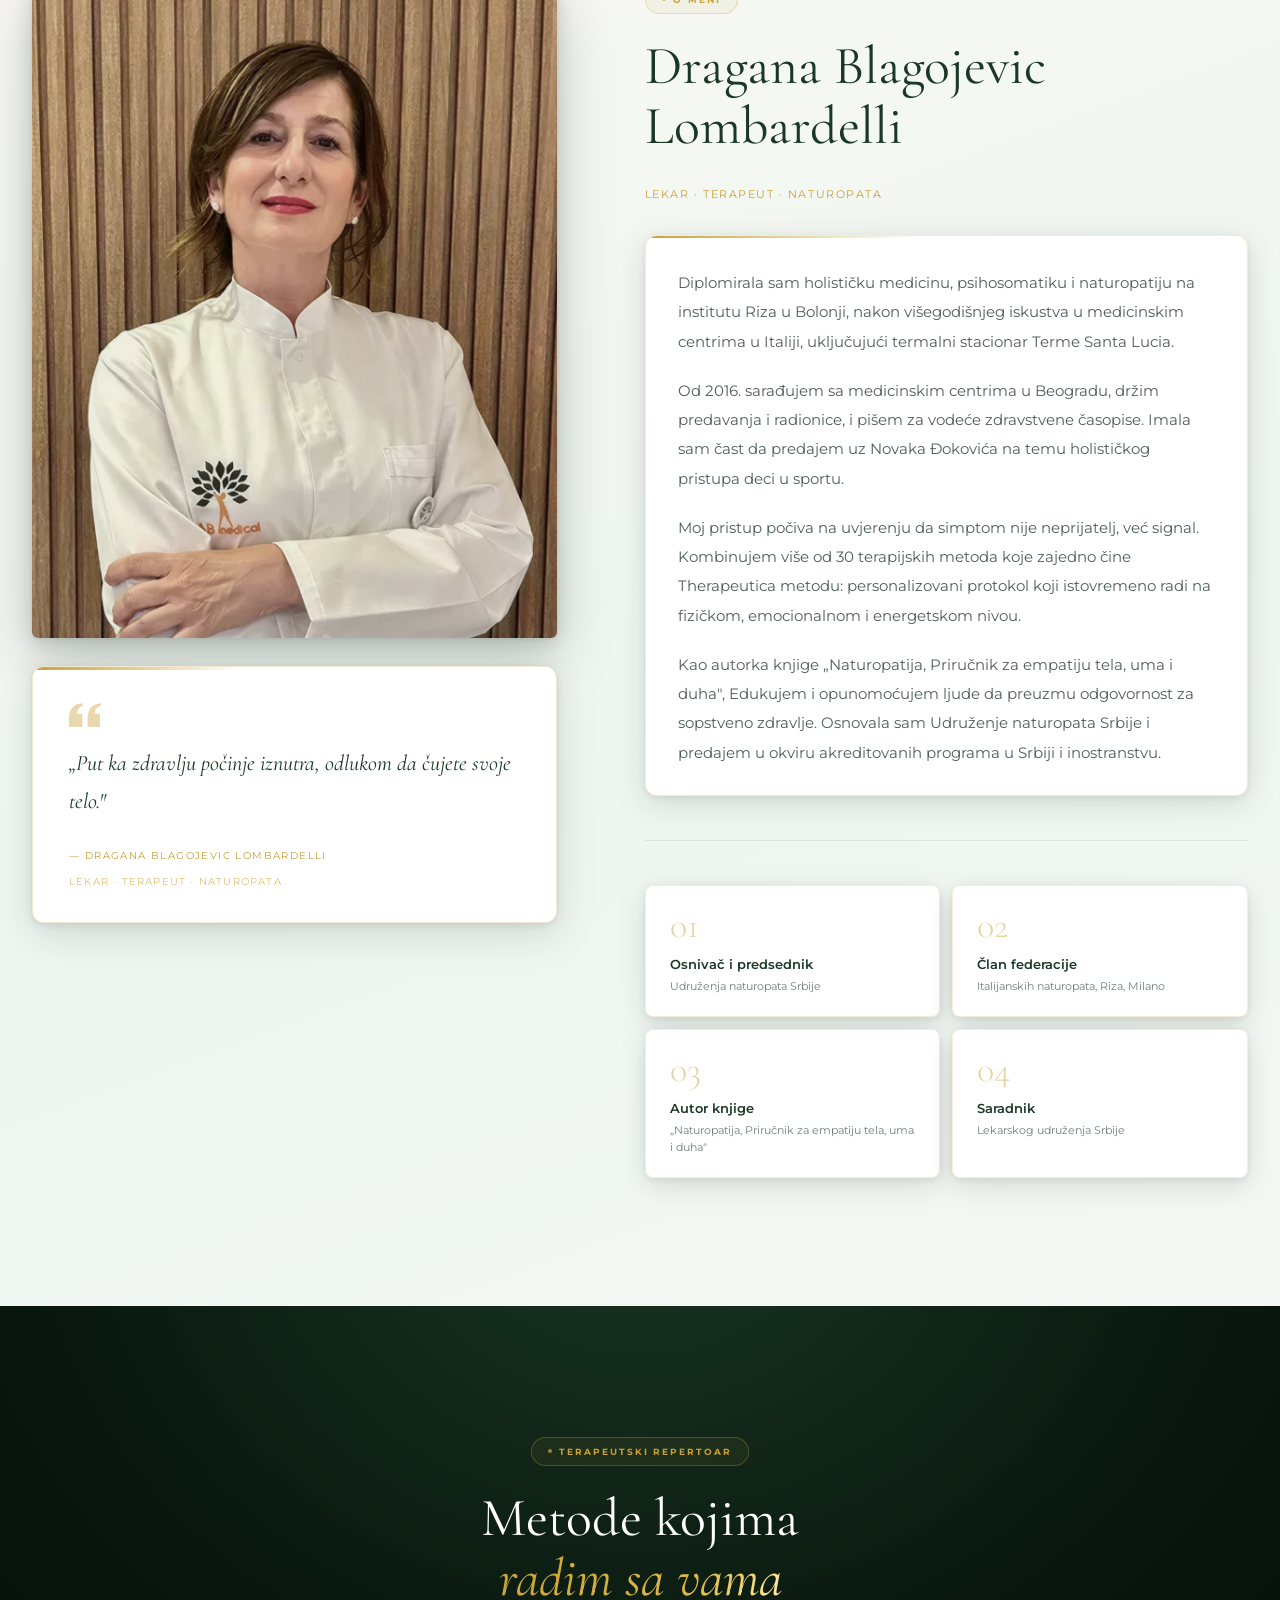
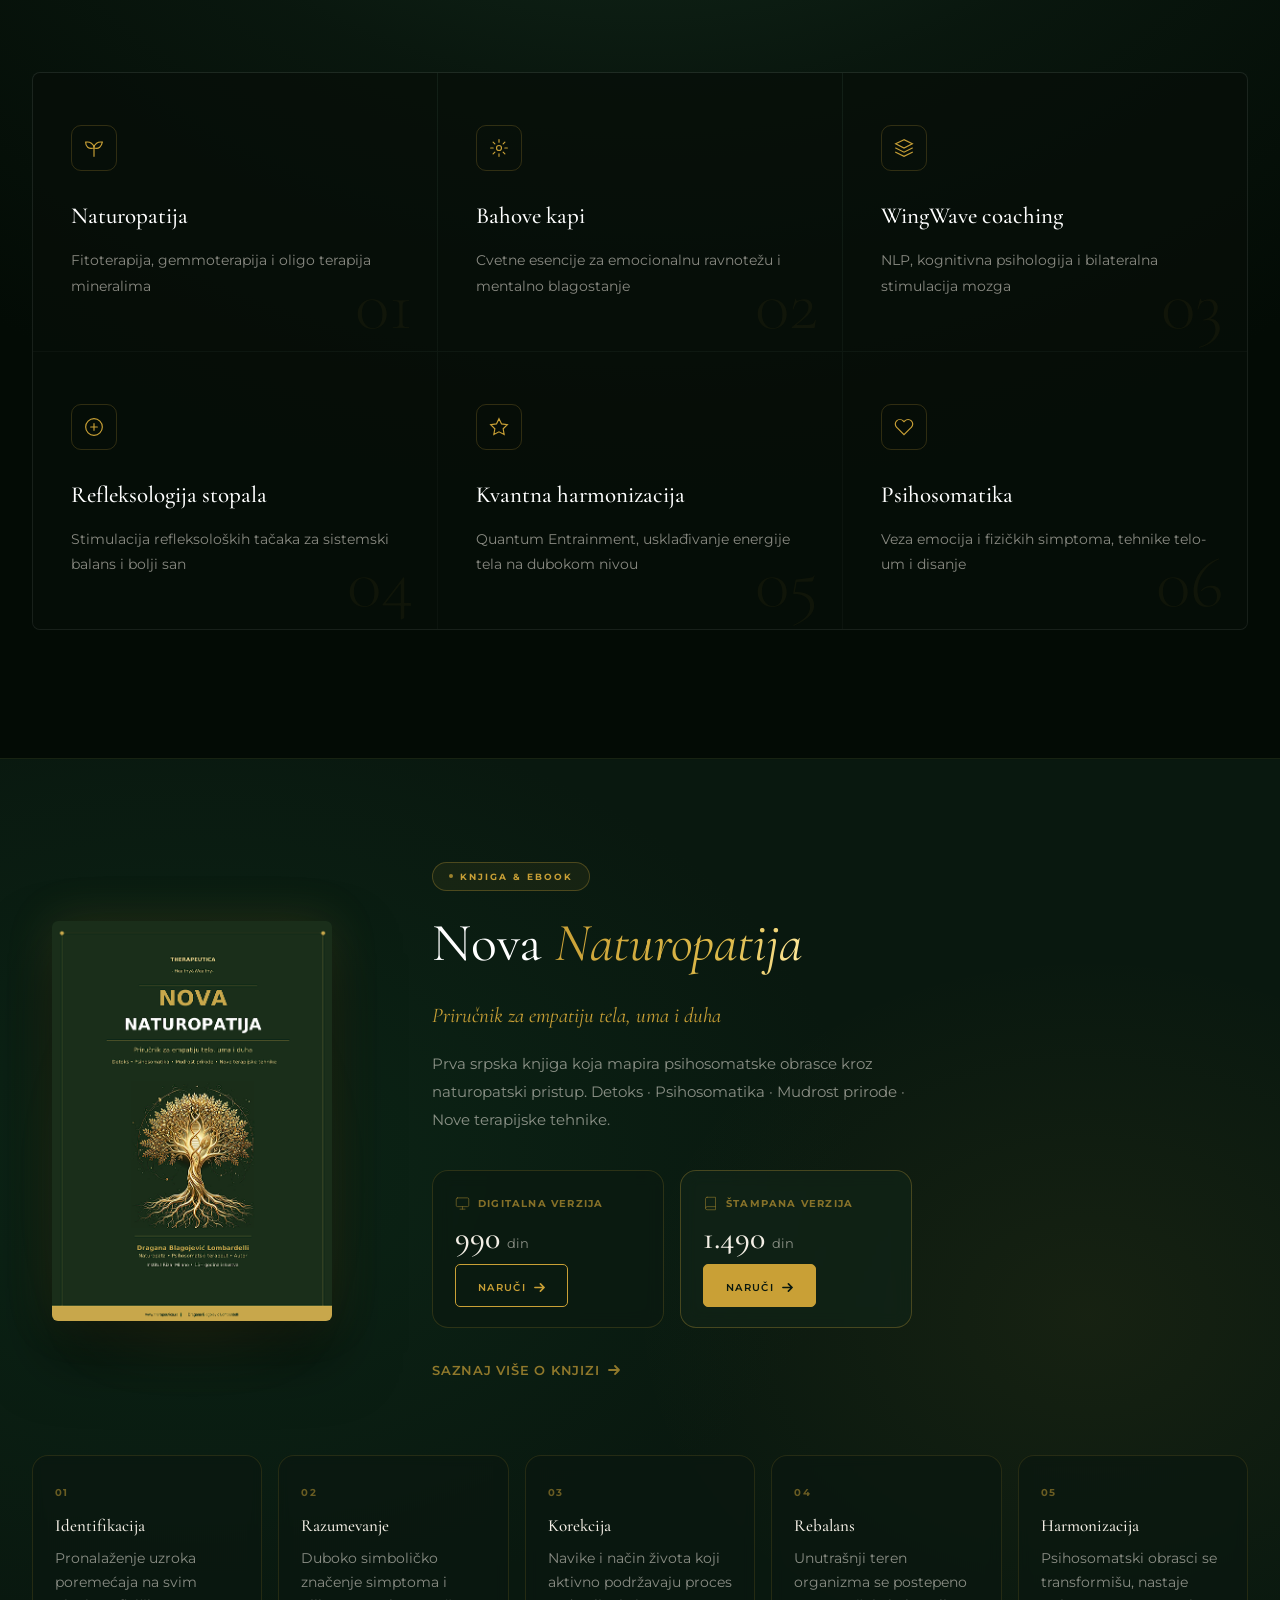
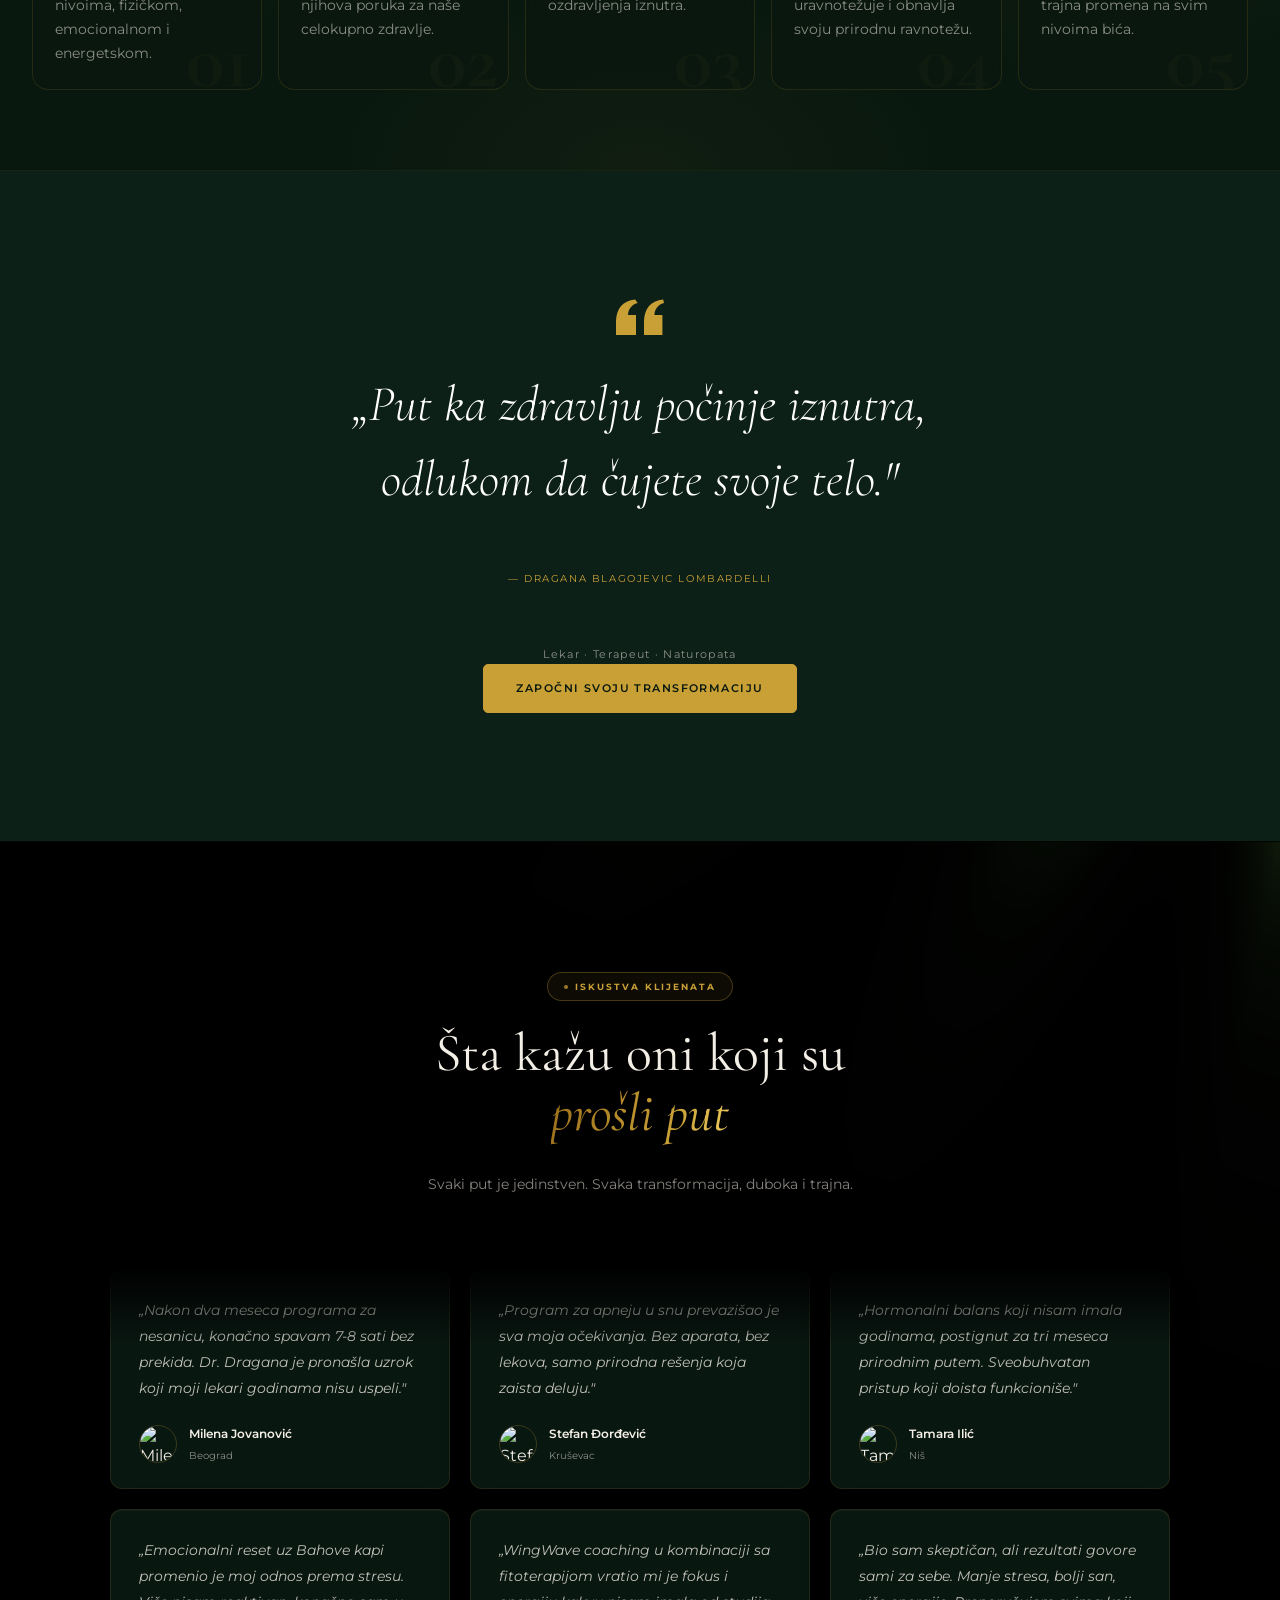
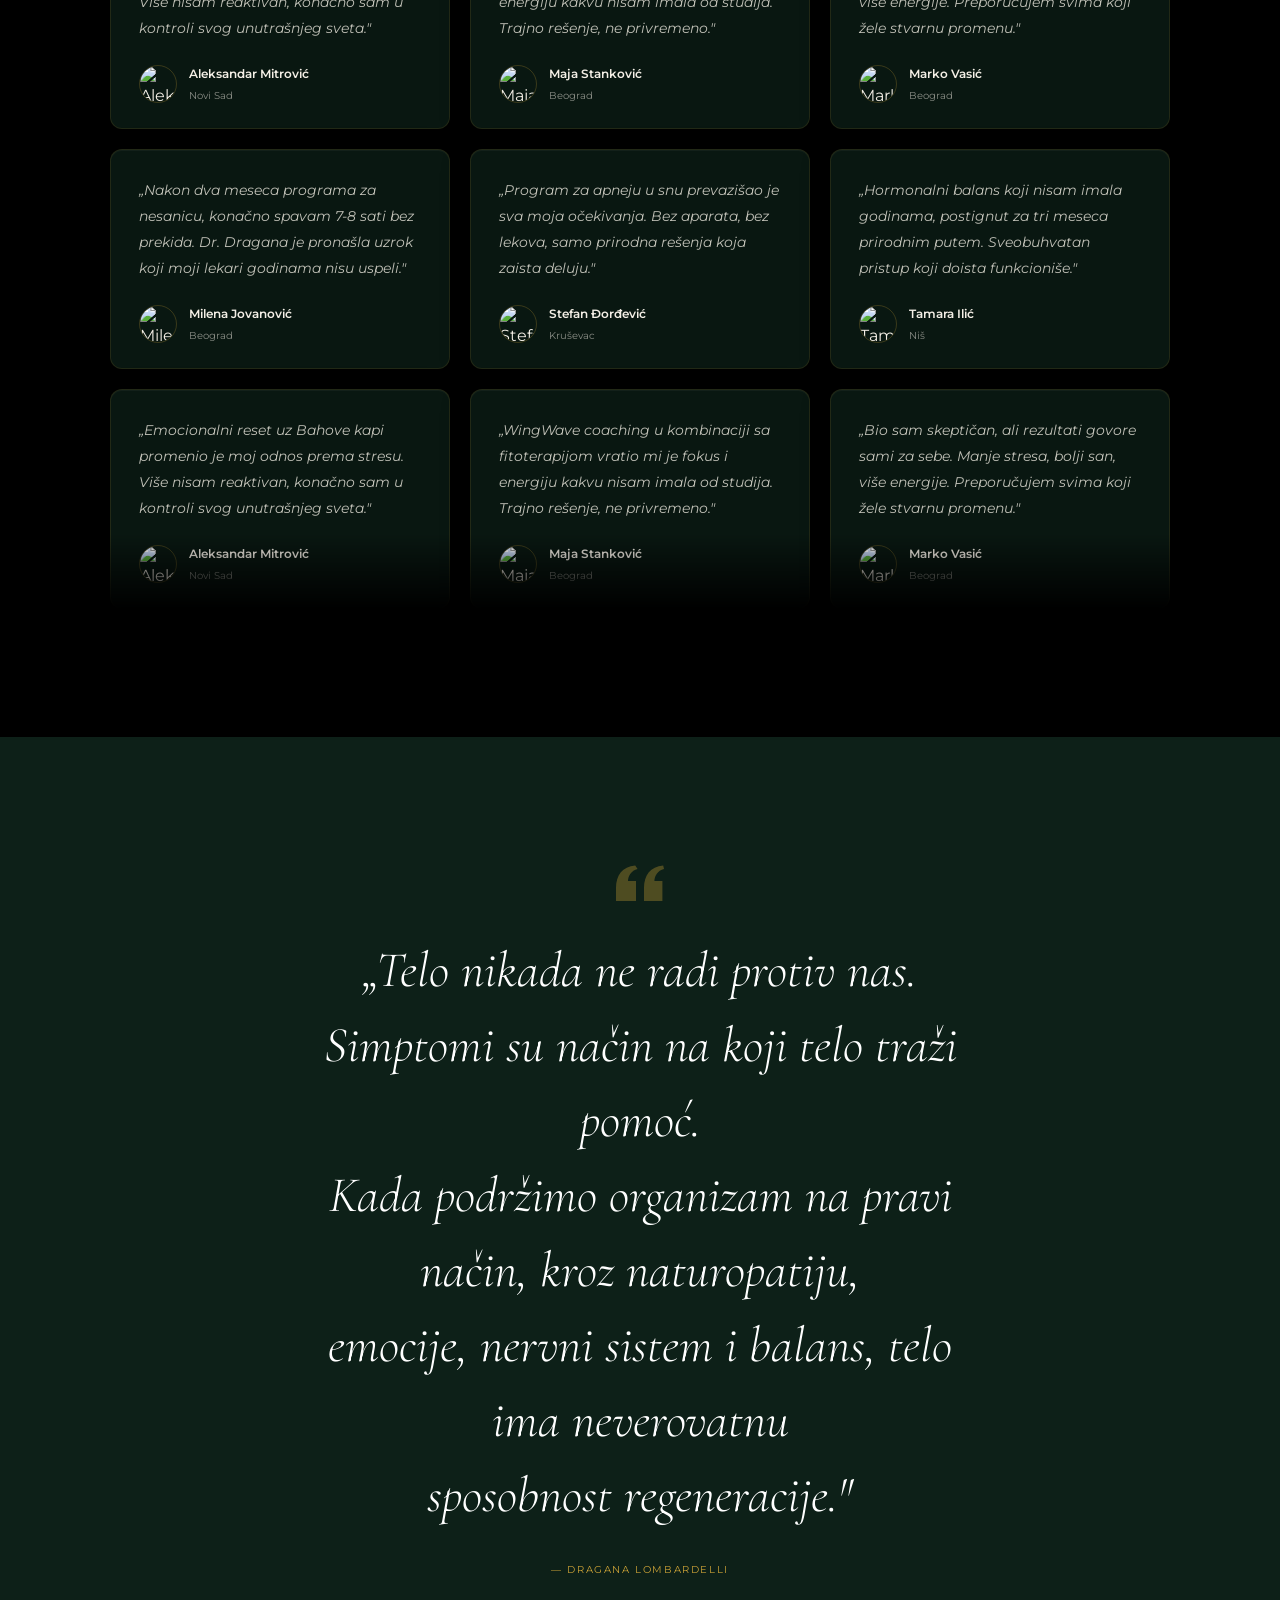
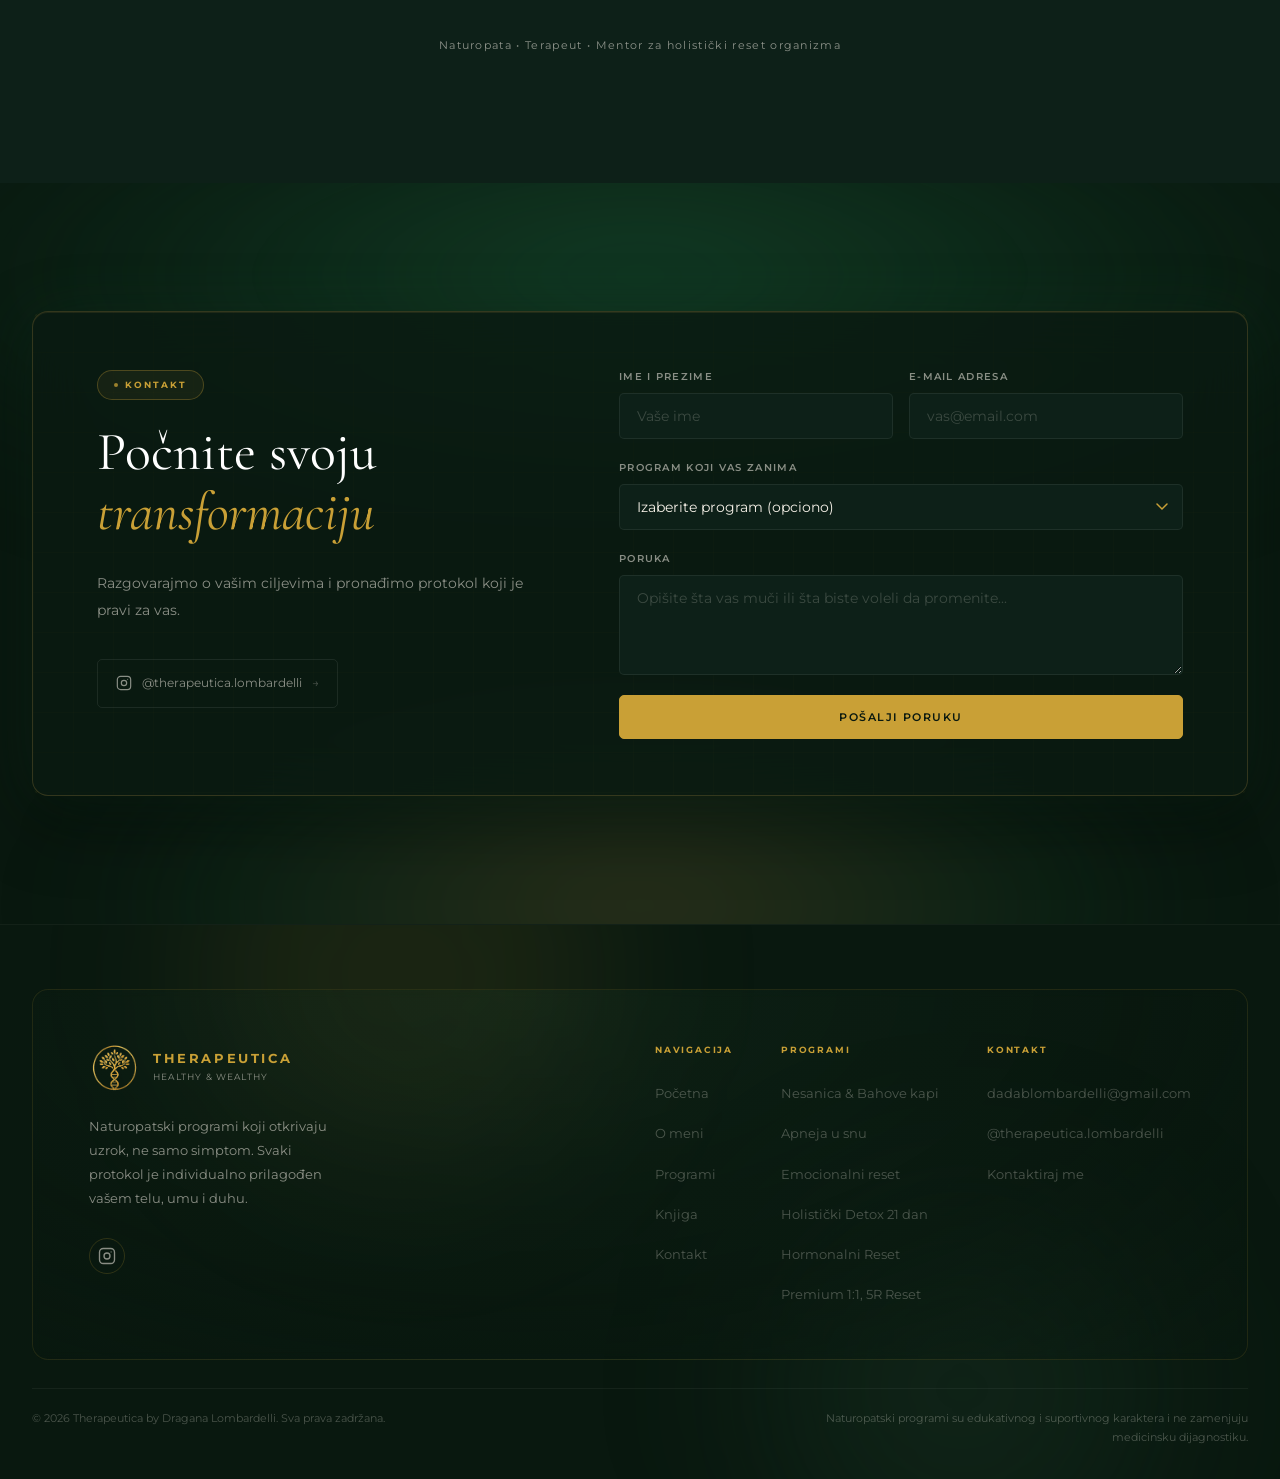
==== commit 75118bac: "Footer email: dragana@therapeutica.rs → dadablombardelli@gmail.com (all pages) Co-Authored-By: Claud" ====
--- a/index.html
+++ b/index.html
@@ -1192,7 +1192,7 @@
           <div class="footer__col">
             <h5>Kontakt</h5>
             <ul>
-              <li><a href="mailto:dragana@therapeutica.rs">dragana@therapeutica.rs</a></li>
+              <li><a href="mailto:dadablombardelli@gmail.com">dadablombardelli@gmail.com</a></li>
               <li><a href="https://instagram.com/therapeutica.lombardelli" target="_blank" rel="noopener">@therapeutica.lombardelli</a></li>
               <li><a href="kontakt.html">Kontaktiraj me</a></li>
             </ul>
